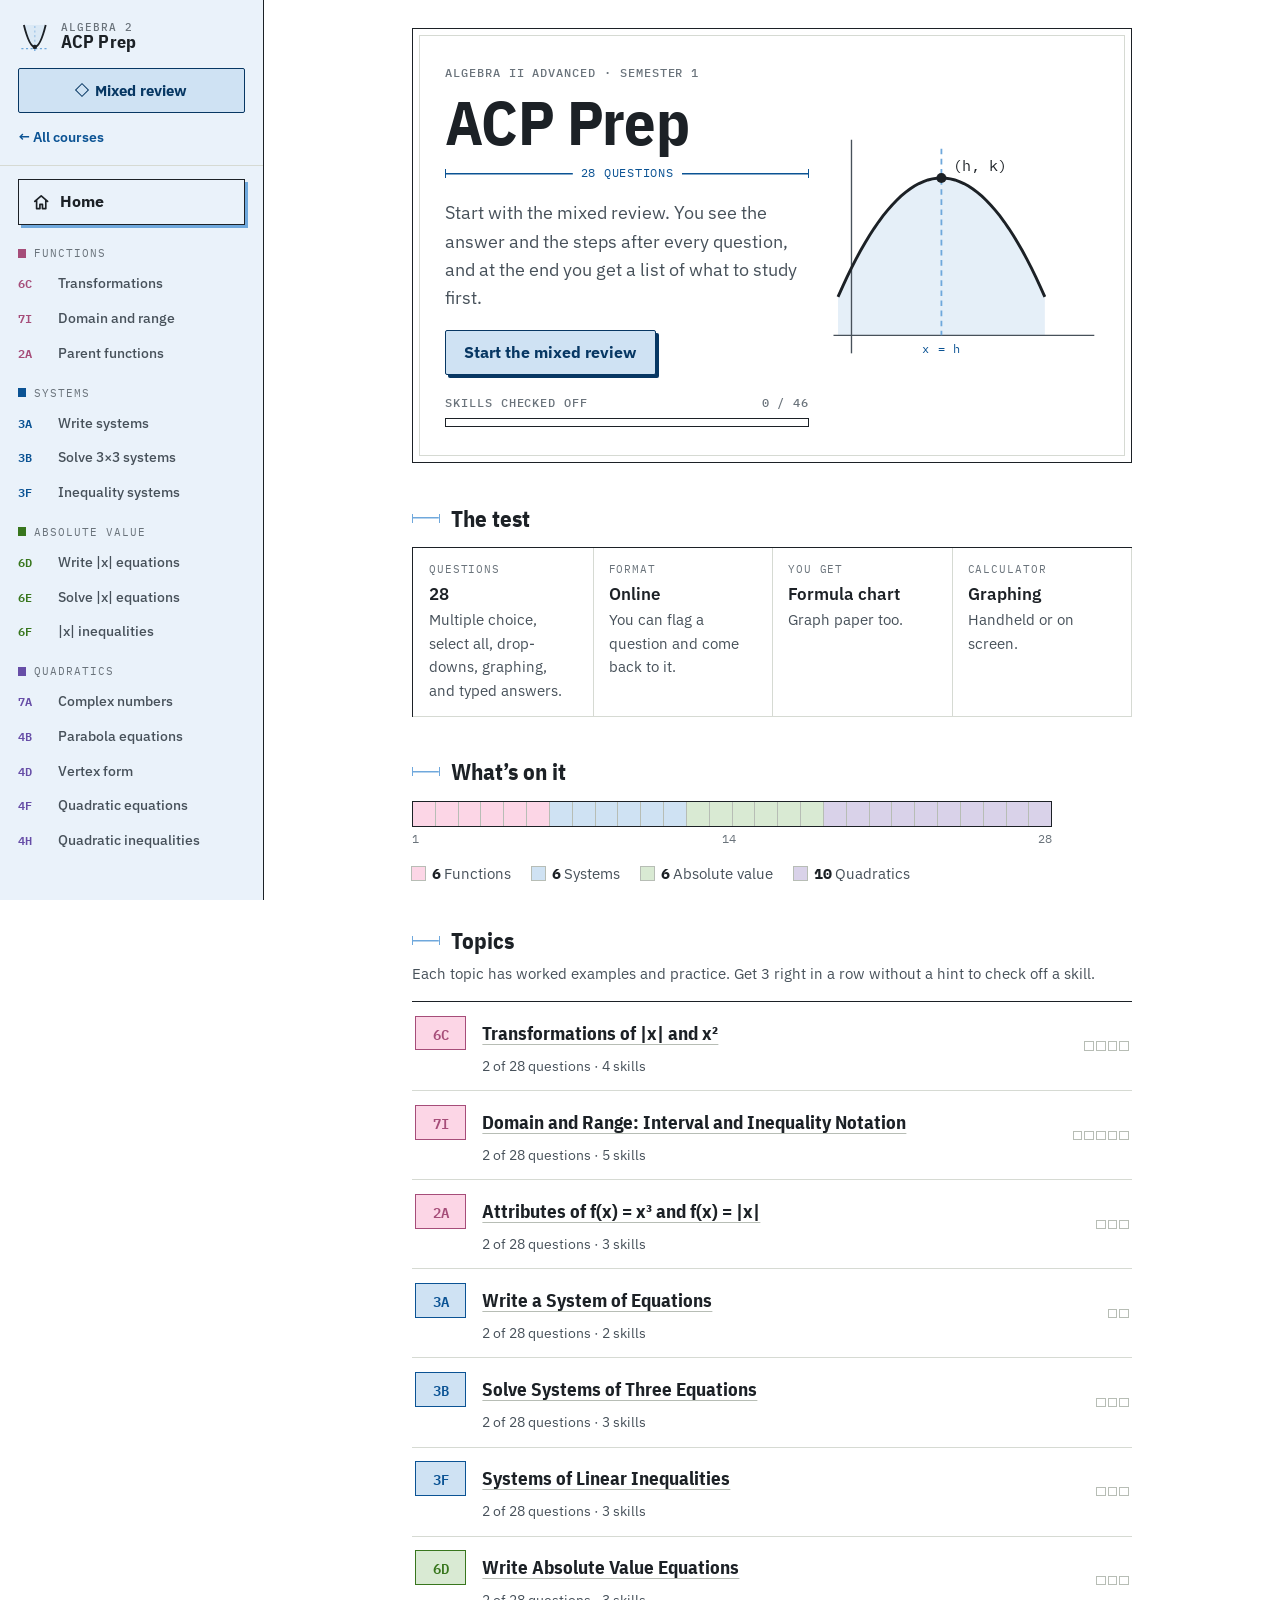
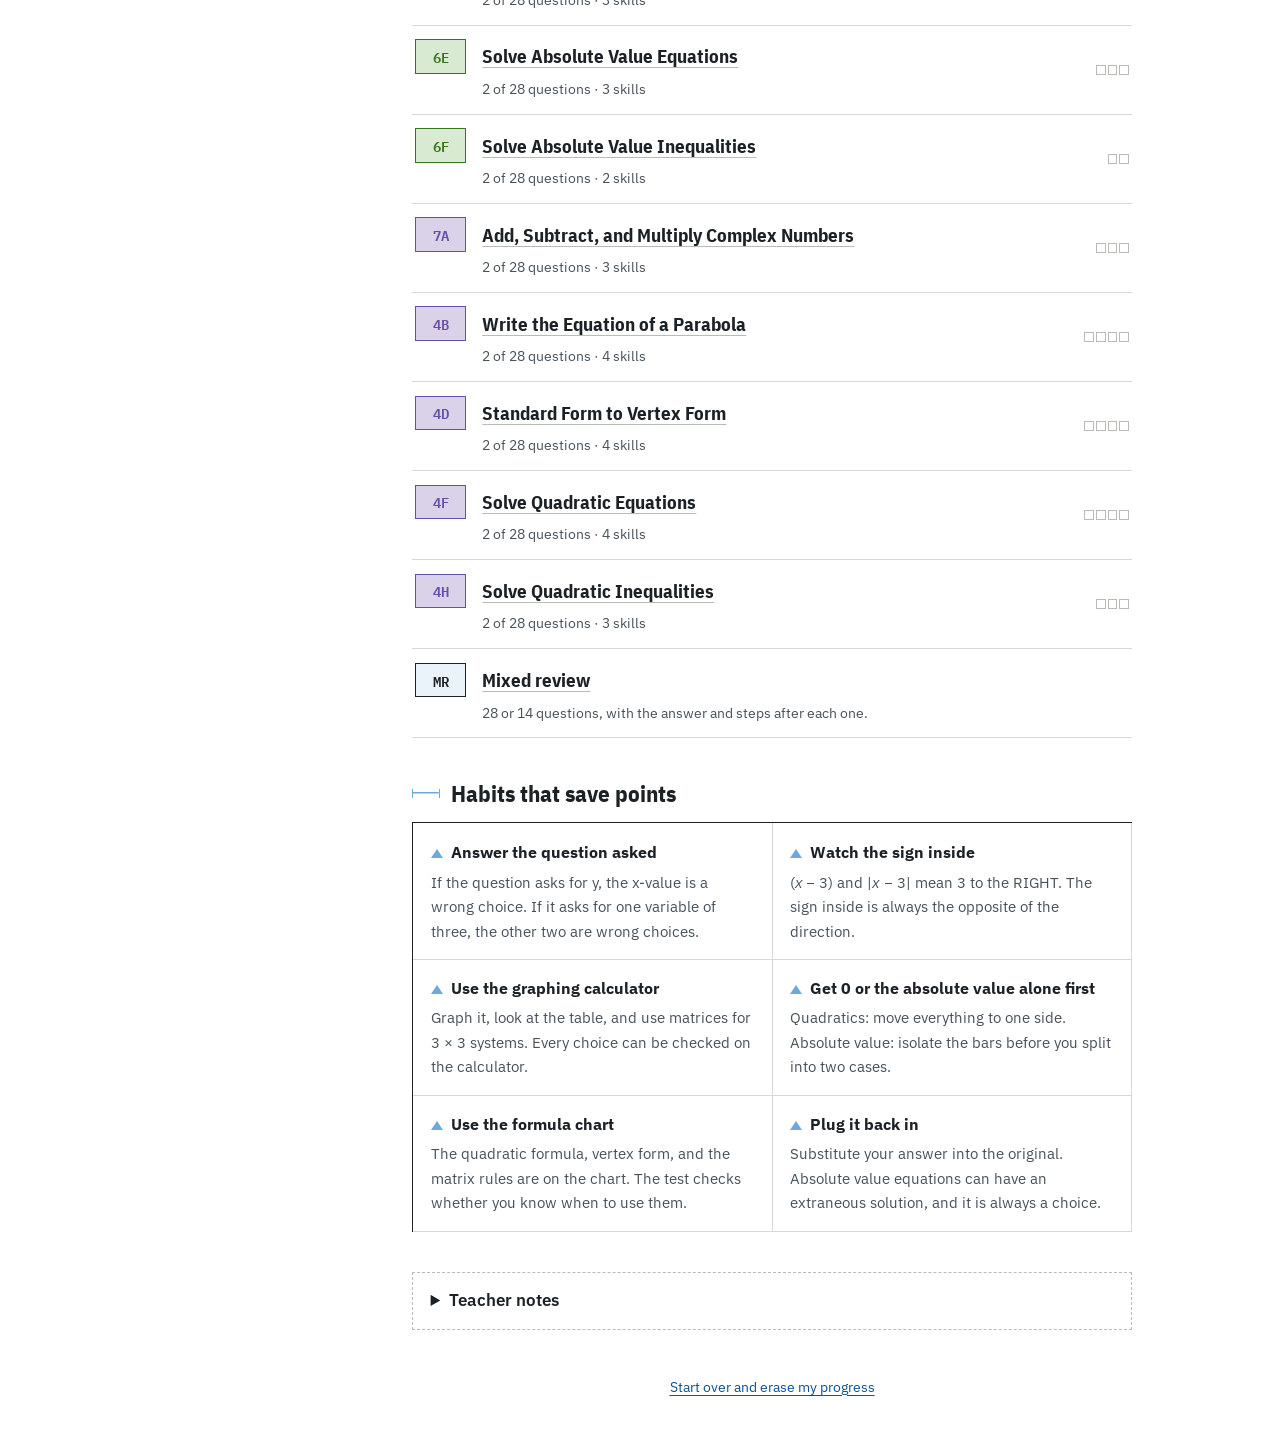
==== algebra2/index.html @ 9298fe5a "Algebra 2: put 7I above 2A in topic order Co-Authored-By: Claude Opus 5.5 <noreply@anthropic.com> Cl" ====
<!doctype html>
<html lang="en">
<head>
<meta charset="utf-8">
<meta name="viewport" content="width=device-width, initial-scale=1, viewport-fit=cover">
<title>Algebra 2 ACP Prep</title>
<meta name="claude:viewport-fit-sides" content="cover">
<meta name="description" content="Algebra II Advanced Semester 1 ACP prep: a 28- or 14-question mixed review weighted like the Dallas ISD blueprint, plus lessons and practice for all 14 TEKS.">
<link rel="preconnect" href="https://fonts.googleapis.com">
<link rel="preconnect" href="https://fonts.gstatic.com" crossorigin>
<link rel="stylesheet" href="https://fonts.googleapis.com/css2?family=IBM+Plex+Mono:wght@500;600&family=IBM+Plex+Sans+Condensed:wght@600;700&family=IBM+Plex+Sans:ital,wght@0,400;0,500;0,600;0,700;1,400;1,600&display=swap">
<style>
/* Layout: a drafting sheet. A sticky index of topics down the left (a strip on phones), one working
   column on vellum, square-cornered panels with thin graphite rules, construction-blue arcs and
   dimension lines as the only ornament. Dark mode is a blueprint. */
:root {
  --paper: #F3F4F0; --sheet: #FFFFFF; --ink: #1C2126; --ink-2: #47515A; --muted: #6A737B;
  --rule: #D6DAD3; --rule-2: #B7BDB5; --dot: #CBD0C8;
  --npb: #2A84BD; --npb-soft: #E4F1F8; --npb-ink: #1D6697;
  --btn: #1C2126; --on-btn: #FFFFFF;
  --flag: #C98207; --flag-soft: #FBF0D9;
  --c-coord: #1E63A6; --c-logic: #9C3A6E; --c-proof: #2C7A4B; --c-fig: #B0560F;
  --ok: #1E7A4C; --ok-soft: #E1F2E8; --bad: #C0321F; --bad-soft: #FBE8E4;
  --fill0: rgba(42, 132, 189, .13); --fill1: rgba(156, 58, 110, .13); --fill2: rgba(44, 122, 75, .15);
  --f-display: 'IBM Plex Sans Condensed', 'Arial Narrow', 'Helvetica Neue', Arial, sans-serif;
  --f-body: 'IBM Plex Sans', system-ui, -apple-system, 'Segoe UI', Roboto, sans-serif;
  --f-mono: 'IBM Plex Mono', ui-monospace, 'SFMono-Regular', Menlo, Consolas, monospace;
}
@media not all { :root:not([data-theme="light-off"]) {
  --paper: #0F2C48; --sheet: #13385B; --ink: #EAF2FA; --ink-2: #C0D4E7; --muted: #8FAAC3;
  --rule: #2A5276; --rule-2: #3B678F; --dot: #22476B;
  --npb: #8DD1F3; --npb-soft: rgba(141, 209, 243, .14); --npb-ink: #A9DDF7;
  --btn: #EAF2FA; --on-btn: #0F2C48;
  --flag: #FFC857; --flag-soft: rgba(255, 200, 87, .16);
  --c-coord: #8FC3FF; --c-logic: #F1A7CF; --c-proof: #8EDFAF; --c-fig: #FFBF7A;
  --ok: #82DEAA; --ok-soft: rgba(130, 222, 170, .15); --bad: #FF8F80; --bad-soft: rgba(255, 143, 128, .15);
  --fill0: rgba(141, 209, 243, .16); --fill1: rgba(241, 167, 207, .16); --fill2: rgba(142, 223, 175, .16);
  color-scheme: dark; } }
:root[data-theme="dark-off"] {
  --paper: #0F2C48; --sheet: #13385B; --ink: #EAF2FA; --ink-2: #C0D4E7; --muted: #8FAAC3;
  --rule: #2A5276; --rule-2: #3B678F; --dot: #22476B;
  --npb: #8DD1F3; --npb-soft: rgba(141, 209, 243, .14); --npb-ink: #A9DDF7;
  --btn: #EAF2FA; --on-btn: #0F2C48;
  --flag: #FFC857; --flag-soft: rgba(255, 200, 87, .16);
  --c-coord: #8FC3FF; --c-logic: #F1A7CF; --c-proof: #8EDFAF; --c-fig: #FFBF7A;
  --ok: #82DEAA; --ok-soft: rgba(130, 222, 170, .15); --bad: #FF8F80; --bad-soft: rgba(255, 143, 128, .15);
  --fill0: rgba(141, 209, 243, .16); --fill1: rgba(241, 167, 207, .16); --fill2: rgba(142, 223, 175, .16);
  color-scheme: dark; }

[hidden] { display: none !important; }
* { box-sizing: border-box; }
html { font-size: 100%; }
body { margin: 0; background-color: var(--paper); background-image: radial-gradient(var(--dot) 1px, transparent 1.2px); background-size: 22px 22px; color: var(--ink); font-family: var(--f-body); font-size: 1.0625rem; line-height: 1.6; -webkit-font-smoothing: antialiased; }
body::before { content: ""; position: fixed; inset: 0 0 auto; height: env(safe-area-inset-top, 0px); z-index: 30; background: var(--sheet); }
button, input, select, textarea { font: inherit; color: inherit; }
:focus-visible { outline: 3px solid var(--npb); outline-offset: 2px; }
h1, h2, h3 { text-wrap: balance; }
p { margin: 0 0 .75rem; }
.fine { font-size: .92rem; color: var(--ink-2); }
.center { text-align: center; }
.eyebrow, .lbl { font-family: var(--f-mono); font-weight: 500; font-size: .74rem; letter-spacing: .08em; text-transform: uppercase; color: var(--muted); margin: 0 0 .5rem; }

/* shell: side index + main column */
.shell { display: grid; grid-template-columns: minmax(0, 1fr); min-height: 100vh; }
.side { position: sticky; top: env(safe-area-inset-top, 0px); z-index: 20; background: var(--sheet); border-bottom: 1.5px solid var(--ink); }
.side-top { display: flex; align-items: center; justify-content: space-between; gap: .75rem; padding: .55rem max(16px, env(safe-area-inset-right, 0px)) .55rem max(16px, env(safe-area-inset-left, 0px)); }
.brand { display: flex; align-items: center; gap: .6rem; background: none; border: 0; padding: 0; cursor: pointer; text-align: left; }
.brand svg { width: 2.1rem; height: 2.1rem; flex: none; }
.brand svg .bt { fill: var(--fill0); stroke: var(--ink); stroke-width: 2.2; stroke-linejoin: round; }
.brand svg .ba { fill: none; stroke: var(--npb); stroke-width: 1.6; stroke-dasharray: 2.5 3; }
.brand-t { font-family: var(--f-display); font-weight: 700; font-size: 1.12rem; line-height: 1.05; letter-spacing: .01em; }
.brand-t small { display: block; font-family: var(--f-mono); font-weight: 500; font-size: .66rem; letter-spacing: .1em; text-transform: uppercase; color: var(--muted); }
.mixbtn { flex: none; display: inline-flex; align-items: center; gap: .5rem; border: 1.5px solid var(--ink); background: var(--btn); color: var(--on-btn); font-weight: 600; font-size: .92rem; padding: .45rem .85rem; cursor: pointer; border-radius: 2px; }
.mixbtn::before { content: ""; width: .5rem; height: .5rem; border: 1.5px solid currentColor; transform: rotate(45deg); }
.mixbtn[aria-current="page"] { box-shadow: 3px 3px 0 var(--npb); }
.tabs { display: flex; gap: 0; overflow-x: auto; scrollbar-width: none; border-top: 1px solid var(--rule); padding: 0 max(8px, env(safe-area-inset-right, 0px)) 0 max(8px, env(safe-area-inset-left, 0px)); }
.tabs::-webkit-scrollbar { display: none; }
.grp { display: none; }
.tab { flex: none; display: inline-flex; align-items: baseline; gap: .4rem; white-space: nowrap; background: none; border: 0; border-bottom: 3px solid transparent; padding: .5rem .6rem .4rem; font-size: .88rem; font-weight: 500; color: var(--ink-2); cursor: pointer; text-align: left; }
.tab .n { font-family: var(--f-mono); font-weight: 600; font-size: .78rem; color: var(--muted); }
.tab .tck { color: var(--ok); font-weight: 700; font-size: .8rem; }
.tab:hover { color: var(--ink); }
.tab[aria-current="page"] { color: var(--ink); border-bottom-color: var(--ink); font-weight: 600; }
.tab.c-coord .n { color: var(--c-coord); } .tab.c-logic .n { color: var(--c-logic); } .tab.c-proof .n { color: var(--c-proof); } .tab.c-fig .n { color: var(--c-fig); }
.tab.home { position: sticky; left: 0; z-index: 1; background: var(--sheet); align-items: center; gap: .45rem; font-weight: 700; font-size: .95rem; color: var(--ink); border-right: 1px solid var(--rule); padding-right: .85rem; margin-right: .25rem; }
.hico { width: 1.15rem; height: 1.15rem; flex: none; fill: none; stroke: currentColor; stroke-width: 1.8; stroke-linejoin: round; stroke-linecap: round; }
.tab.home[aria-current="page"] .hico { fill: var(--npb-soft); }
.main { min-width: 0; }
.wrap { max-width: 50rem; margin: 0 auto; padding: 0 max(16px, env(safe-area-inset-right, 0px)) 0 max(16px, env(safe-area-inset-left, 0px)); }
@media (min-width: 1000px) {
  .shell { grid-template-columns: 16.5rem minmax(0, 1fr); }
  .side { height: 100vh; overflow-y: auto; border-bottom: 0; border-right: 1.5px solid var(--ink); display: flex; flex-direction: column; }
  .side-top { flex-direction: column; align-items: stretch; gap: .9rem; padding: 1.25rem 1.1rem 1rem; border-bottom: 1px solid var(--rule); }
  .mixbtn { justify-content: center; padding: .6rem .85rem; }
  .tabs { flex-direction: column; overflow: visible; border-top: 0; padding: .5rem 0 1.5rem; }
  .grp { display: block; margin: .9rem 1.1rem .25rem; font-family: var(--f-mono); font-size: .66rem; letter-spacing: .1em; text-transform: uppercase; color: var(--muted); }
  .grp::before { content: ""; display: inline-block; width: .55rem; height: .55rem; margin-right: .45rem; vertical-align: -.02em; background: currentColor; }
  .grp.c-coord::before { background: var(--c-coord); } .grp.c-logic::before { background: var(--c-logic); } .grp.c-proof::before { background: var(--c-proof); } .grp.c-fig::before { background: var(--c-fig); }
  .tab { border-bottom: 0; border-left: 3px solid transparent; padding: .38rem 1.1rem .38rem .95rem; white-space: normal; }
  .tab .n { min-width: 2.1rem; }
  .tab[aria-current="page"] { border-left-color: var(--ink); background: var(--npb-soft); }
  .tab.home { position: static; margin: .35rem 1.1rem .4rem; padding: .55rem .85rem; gap: .6rem; font-size: 1rem; border: 1.5px solid var(--ink); background: var(--sheet); }
  .tab.home:hover { background: var(--npb-soft); }
  .tab.home[aria-current="page"] { border-left-color: var(--ink); background: var(--npb-soft); box-shadow: 3px 3px 0 var(--npb); }
  .wrap { padding-left: 2.5rem; padding-right: 2.5rem; }
}

/* buttons */
.btn { display: inline-flex; align-items: center; gap: .55rem; justify-content: center; font-weight: 600; font-size: 1rem; line-height: 1.1; padding: .75rem 1.15rem; min-height: 2.85rem; border-radius: 2px; border: 1.5px solid var(--ink); cursor: pointer; text-align: center; transition: transform .08s ease, box-shadow .12s ease; }
.btn:active:not(:disabled) { transform: translate(1px, 1px); }
.btn.primary { background: var(--btn); color: var(--on-btn); box-shadow: 3px 3px 0 var(--npb); }
.btn.primary:hover:not(:disabled) { box-shadow: 4px 4px 0 var(--npb); }
.btn.ghost { background: var(--sheet); color: var(--ink); }
.btn.ghost:hover:not(:disabled) { background: var(--npb-soft); }
.btn:disabled { opacity: .4; cursor: default; box-shadow: none; }
.btn.sm { min-height: 2.3rem; padding: .5rem .85rem; font-size: .9rem; }
.btn .cnt { font-family: var(--f-mono); font-weight: 500; font-size: .76em; padding-left: .55rem; border-left: 1px solid currentColor; opacity: .85; }
.linkbtn { background: none; border: 0; color: var(--npb-ink); text-decoration: underline; text-underline-offset: 3px; cursor: pointer; font-size: .9rem; padding: .3rem .2rem; }

/* math */
.m { white-space: nowrap; font-variant-numeric: lining-nums; }
.m i { font-style: italic; padding-right: .05em; }
.m sup { font-size: .68em; line-height: 0; position: relative; top: -.1em; }
.fr { display: inline-flex; flex-direction: column; vertical-align: middle; text-align: center; font-size: .86em; line-height: 1.15; margin: 0 .12em; }
.fr .nu { border-bottom: .09em solid currentColor; padding: 0 .2em .05em; }
.fr .de { padding: .05em .2em 0; }
.m .fn { font-style: normal; }
.ov { border-top: .085em solid currentColor; padding-top: .02em; display: inline-block; line-height: 1.1; }
.ln-ov { position: relative; display: inline-block; line-height: 1.1; padding: .3em .14em 0; }
.ln-ov::before { content: ""; position: absolute; left: .12em; right: .12em; top: .2em; border-top: .08em solid currentColor; }
.ln-ov .lh, .ln-ov .rh { position: absolute; top: .09em; width: 0; height: 0; border-top: .15em solid transparent; border-bottom: .15em solid transparent; }
.ln-ov .lh { left: 0; border-right: .24em solid currentColor; }
.ln-ov .rh { right: 0; border-left: .24em solid currentColor; }
.rt { display: inline-flex; align-items: flex-start; }
.rad { border-top: .08em solid currentColor; padding: .05em .12em 0 .06em; margin-top: .08em; }
.tick { color: var(--ok); font-weight: 700; }

/* section heads: a short dimension line before the label */
.sec { margin-block: 2.6rem 1rem; }
.sec h2 { display: flex; align-items: center; gap: .7rem; font-family: var(--f-display); font-weight: 700; font-size: 1.45rem; line-height: 1.15; margin: 0; }
.sec h2::before { content: ""; flex: none; width: 1.6rem; height: 9px; border-left: 1.5px solid var(--npb); border-right: 1.5px solid var(--npb); background: linear-gradient(var(--npb), var(--npb)) center / 100% 1.5px no-repeat; }
.sec > p { margin-top: .5rem; }

/* home */
.hero { display: grid; grid-template-columns: minmax(0, 1fr); gap: 1.25rem; align-items: center; margin-block: 1.75rem 1rem; padding: 1.5rem 1.4rem; background: var(--sheet); border: 1.5px solid var(--ink); position: relative; }
.hero::after { content: ""; position: absolute; inset: 6px; border: 1px solid var(--rule); pointer-events: none; }
.hero > * { position: relative; z-index: 1; min-width: 0; }
@media (min-width: 760px) { .hero { grid-template-columns: minmax(0, 1.35fr) minmax(0, 1fr); padding: 2.2rem 2rem; } }
.hero h1 { font-family: var(--f-display); font-weight: 700; font-size: clamp(2.4rem, 7.5vw, 3.9rem); line-height: .98; letter-spacing: -.01em; margin: .25rem 0 .2rem; }
.dimline { display: flex; align-items: center; gap: .5rem; margin: .7rem 0 1rem; color: var(--npb-ink); font-family: var(--f-mono); font-size: .78rem; letter-spacing: .06em; text-transform: uppercase; max-width: 26rem; }
.dimline::before, .dimline::after { content: ""; flex: 1; height: 9px; background: linear-gradient(currentColor, currentColor) center / 100% 1.5px no-repeat; }
.dimline::before { border-left: 1.5px solid currentColor; } .dimline::after { border-right: 1.5px solid currentColor; }
.lede { font-size: 1.1rem; color: var(--ink-2); max-width: 34rem; }
.hero-row { display: flex; flex-wrap: wrap; gap: .7rem; margin-top: 1.1rem; }
.hero-fig svg { display: block; width: 100%; max-width: 19rem; margin: 0 auto; height: auto; }
@media (max-width: 759px) { .hero-fig svg { max-width: 13rem; } }
.hero-fig .c { fill: none; stroke: var(--npb); stroke-width: 1.4; stroke-dasharray: 3 4; }
.hero-fig .t { fill: var(--fill0); stroke: var(--ink); stroke-width: 2.4; stroke-linejoin: round; }
.hero-fig .d { stroke: var(--npb); stroke-width: 1.4; fill: none; }
.hero-fig .p { fill: var(--ink); }
.hero-fig .k { stroke: var(--ink); stroke-width: 1.6; }
.hero-fig text { font-family: var(--f-mono); font-size: 13px; fill: var(--ink); }
.hero-fig text.dl { fill: var(--npb-ink); font-size: 11px; letter-spacing: .06em; }
.progress { margin-top: 1.2rem; max-width: 26rem; }
.progress .lbl { display: flex; justify-content: space-between; margin-bottom: .3rem; }
.pbar { height: .55rem; border: 1px solid var(--ink); background: var(--sheet); }
.pbar i { display: block; height: 100%; background: var(--ink); }
.spec { display: grid; grid-template-columns: repeat(auto-fit, minmax(11rem, 1fr)); gap: 0; border: 1.5px solid var(--ink); background: var(--sheet); margin: 0; }
.spec div { padding: .8rem 1rem; border-right: 1px solid var(--rule); border-bottom: 1px solid var(--rule); margin: 0 -1px -1px 0; }
.spec dt { font-family: var(--f-mono); font-size: .7rem; letter-spacing: .08em; text-transform: uppercase; color: var(--muted); }
.spec dd { margin: .1rem 0 0; font-weight: 600; }
.spec dd span { display: block; font-weight: 400; font-size: .93rem; color: var(--ink-2); }
.scale { display: flex; border: 1.5px solid var(--ink); height: 1.6rem; max-width: 40rem; }
.scale i { flex: 1; border-right: 1px solid var(--sheet); }
.scale i:last-child { border-right: 0; }
.scale .c-coord, .key .c-coord { background: var(--c-coord); } .scale .c-logic, .key .c-logic { background: var(--c-logic); }
.scale .c-proof, .key .c-proof { background: var(--c-proof); } .scale .c-fig, .key .c-fig { background: var(--c-fig); }
.scale-n { display: flex; justify-content: space-between; max-width: 40rem; font-family: var(--f-mono); font-size: .72rem; color: var(--muted); margin-top: .2rem; }
.key { list-style: none; display: flex; flex-wrap: wrap; gap: .35rem 1.3rem; padding: 0; margin: .8rem 0 0; font-size: .95rem; color: var(--ink-2); }
.key i { display: inline-block; width: .8rem; height: .8rem; margin-right: .45rem; vertical-align: -.05em; }
.key b { font-family: var(--f-mono); color: var(--ink); margin-right: .2rem; }
.index { border-top: 1.5px solid var(--ink); }
.irow { display: grid; grid-template-columns: 3.2rem minmax(0, 1fr) auto; gap: .2rem 1rem; align-items: center; padding: .85rem .2rem; border-bottom: 1px solid var(--rule); }
.code { font-family: var(--f-mono); font-weight: 600; font-size: .9rem; text-align: center; padding: .3rem 0; border: 1.5px solid currentColor; }
.code.c-coord { color: var(--c-coord); } .code.c-logic { color: var(--c-logic); } .code.c-proof { color: var(--c-proof); } .code.c-fig { color: var(--c-fig); }
.code.mx { color: var(--ink); background: var(--npb-soft); }
.ititle { justify-self: start; background: none; border: 0; padding: 0; font-family: var(--f-display); font-weight: 700; font-size: 1.18rem; text-align: left; cursor: pointer; text-decoration: underline; text-decoration-color: var(--rule-2); text-underline-offset: 4px; }
.ititle:hover { text-decoration-color: var(--npb); }
.inote { grid-column: 2; font-size: .9rem; color: var(--ink-2); }
.iside { grid-row: 1 / span 2; grid-column: 3; display: grid; justify-items: end; gap: .3rem; }
.qtag { font-family: var(--f-mono); font-size: .74rem; color: var(--muted); white-space: nowrap; }
@media (max-width: 560px) { .irow { grid-template-columns: 2.8rem minmax(0, 1fr); } .iside { grid-row: auto; grid-column: 2; justify-items: start; grid-auto-flow: column; align-items: center; gap: .6rem; } }
.sq { display: inline-flex; gap: 2px; vertical-align: middle; }
.sq i { width: .6rem; height: .6rem; border: 1px solid var(--rule-2); background: var(--sheet); }
.sq i.on { background: var(--ok); border-color: var(--ok); }
.lastmk { font-family: var(--f-mono); font-size: .72rem; padding: .05rem .4rem; border: 1px solid var(--rule-2); color: var(--muted); white-space: nowrap; }
.lastmk.ok { color: var(--ok); border-color: var(--ok); } .lastmk.no { color: var(--bad); border-color: var(--bad); } .lastmk.mid { color: var(--flag); border-color: var(--flag); }
.habits { list-style: none; margin: 0; padding: 0; display: grid; gap: 0; grid-template-columns: repeat(auto-fit, minmax(17rem, 1fr)); border: 1.5px solid var(--ink); background: var(--sheet); }
.habits li { padding: 1rem 1.1rem; border-right: 1px solid var(--rule); border-bottom: 1px solid var(--rule); margin: 0 -1px -1px 0; }
.habits h3 { margin: 0 0 .25rem; font-size: 1.02rem; display: flex; gap: .5rem; align-items: baseline; }
.habits h3::before { content: ""; flex: none; width: 0; height: 0; border-left: .38rem solid transparent; border-right: .38rem solid transparent; border-bottom: .62rem solid var(--npb); }
.habits p { margin: 0; color: var(--ink-2); font-size: .96rem; }
.teacher { margin-block: 2.5rem; border: 1px dashed var(--rule-2); padding: .9rem 1.1rem; background: var(--sheet); }
.teacher summary { cursor: pointer; font-weight: 600; }
.teacher ul { margin: .75rem 0 0; padding-left: 1.2rem; display: grid; gap: .45rem; color: var(--ink-2); font-size: .95rem; }
.teacher .cover { margin-top: 1rem; border-top: 1px solid var(--rule); padding-top: .75rem; }
.teacher .cov { margin-top: .9rem; }
.teacher .cov-h { margin: 0; font-weight: 600; display: flex; gap: .5rem; align-items: baseline; }
.teacher .cov ul { margin-top: .35rem; gap: .25rem; font-size: .9rem; }
.teacher code { font-family: var(--f-mono); font-size: .85em; background: var(--paper); padding: .05rem .3rem; overflow-wrap: anywhere; }
.reset { text-align: center; margin-block: 1rem 3rem; display: grid; justify-items: center; gap: .5rem; }
.reset p { margin: 0; }
.reset-row { display: flex; flex-wrap: wrap; gap: .5rem; justify-content: center; }
.erased { color: var(--ok); font-weight: 600; }

/* topic pages */
.mod-head { padding-block: 1.9rem .4rem; }
.mod-head h1 { font-family: var(--f-display); font-weight: 700; font-size: clamp(1.9rem, 6vw, 2.9rem); line-height: 1.02; margin: .1rem 0 .7rem; letter-spacing: -.005em; }
.why { font-size: 1.07rem; color: var(--ink-2); max-width: 40rem; }
.seg { display: flex; flex-wrap: wrap; align-items: stretch; gap: 0; margin-top: 1rem; border-bottom: 1.5px solid var(--ink); }
.seg button { display: inline-flex; align-items: center; gap: .55rem; padding: .6rem 1.1rem; font-weight: 600; font-size: 1.02rem; cursor: pointer; border: 1.5px solid transparent; border-bottom: 0; background: none; color: var(--ink-2); margin-bottom: -1.5px; }
.seg button[aria-selected="true"] { border-color: var(--ink); background: var(--sheet); color: var(--ink); }
.seg button.fcin { margin-left: auto; font-size: .9rem; font-weight: 500; color: var(--npb-ink); }
.seg-n { font-family: var(--f-mono); font-size: .76rem; color: var(--muted); }
.float-prac { position: fixed; z-index: 15; right: calc(1rem + env(safe-area-inset-right, 0px)); bottom: calc(1rem + env(safe-area-inset-bottom, 0px)); display: inline-flex; align-items: center; gap: .5rem; padding: .75rem 1.15rem; border: 1.5px solid var(--ink); background: var(--btn); color: var(--on-btn); font-weight: 600; cursor: pointer; box-shadow: 3px 3px 0 var(--npb); }
.mod-body { padding-block: 1rem 3rem; }
.mod-body.has-float { padding-bottom: 5rem; }
.move { padding-block: 1.6rem; border-top: 1px solid var(--rule); }
.move:first-child { border-top: 0; }
.move-n { font-family: var(--f-mono); font-size: .74rem; letter-spacing: .08em; text-transform: uppercase; color: var(--npb-ink); }
.move-body { min-width: 0; }
.move h2 { font-family: var(--f-display); font-weight: 700; font-size: 1.45rem; line-height: 1.15; margin: .15rem 0 .45rem; }
.rule { font-size: 1.05rem; max-width: 40rem; }
.ex { background: var(--sheet); border: 1.5px solid var(--ink); padding: 1rem 1.15rem; margin-block: .9rem; }
.tag { display: inline-block; font-family: var(--f-mono); font-weight: 600; font-size: .7rem; letter-spacing: .08em; text-transform: uppercase; color: var(--npb-ink); border: 1px solid var(--npb); padding: .05rem .4rem; margin: 0 .5rem .25rem 0; }
.steps { list-style: none; counter-reset: st; margin: .7rem 0 0; padding: 0; display: grid; gap: .55rem; }
.steps li { counter-increment: st; display: grid; grid-template-columns: 1.7rem minmax(0, 1fr); column-gap: .6rem; }
.steps li::before { content: counter(st); grid-row: span 2; font-family: var(--f-mono); font-weight: 600; font-size: .8rem; color: var(--npb-ink); border-right: 1.5px solid var(--npb); padding-right: .35rem; text-align: right; height: 1.5rem; line-height: 1.5rem; }
.say { grid-column: 2; min-width: 0; }
.sm { grid-column: 2; display: block; font-size: 1.12rem; margin-top: .1rem; overflow-x: auto; padding-bottom: .1rem; }
.sm .m { white-space: normal; }
.ex-ctrl { display: flex; flex-wrap: wrap; gap: .5rem; margin-top: .9rem; }
.watch { margin-top: 1rem; max-width: 40rem; padding-left: .8rem; border-left: 3px solid var(--bad); }
.pen { font-family: var(--f-mono); font-weight: 600; font-size: .72rem; letter-spacing: .08em; text-transform: uppercase; color: var(--bad); margin-right: .4rem; }
.tbl { overflow-x: auto; }
.words { border-collapse: collapse; min-width: 18rem; background: var(--sheet); border: 1.5px solid var(--ink); margin-block: .5rem 1rem; }
.words th, .words td { padding: .45rem .8rem; border-bottom: 1px solid var(--rule); text-align: left; }
.words th { font-family: var(--f-mono); font-size: .7rem; font-weight: 500; text-transform: uppercase; letter-spacing: .08em; color: var(--muted); }
.words tr:last-child td { border-bottom: 0; }
.tip { margin-top: 1.5rem; padding: 1rem 1.15rem; background: var(--npb-soft); border-left: 3px solid var(--npb); }
.tip-h { font-family: var(--f-mono); font-weight: 600; font-size: .72rem; letter-spacing: .08em; text-transform: uppercase; color: var(--npb-ink); margin-bottom: .3rem; }
.tip p:last-child { margin: 0; }
.next-row { display: flex; flex-wrap: wrap; justify-content: space-between; align-items: center; gap: .75rem; margin-top: 1.5rem; }
.next-row.start { justify-content: flex-start; }
.why-list { margin: .75rem 0 0; padding: .7rem 1rem; background: var(--paper); border: 1px solid var(--rule); font-size: .95rem; }
.why-list p { margin: .25rem 0; }
.keyline { margin-top: .9rem; font-weight: 600; color: var(--ok); }

/* practice */
.chips { display: flex; flex-wrap: wrap; gap: .4rem; margin: .9rem 0 .5rem; }
.chip { display: inline-flex; align-items: center; gap: .5rem; padding: .45rem .75rem; border: 1.5px solid var(--rule-2); background: var(--sheet); font-weight: 500; font-size: .9rem; cursor: pointer; text-align: left; border-radius: 2px; }
.chip:hover { border-color: var(--ink); }
.chip[aria-pressed="true"] { border-color: var(--ink); background: var(--npb-soft); font-weight: 600; }
.chip .hb { font-family: var(--f-mono); font-size: .64rem; letter-spacing: .06em; text-transform: uppercase; color: var(--bad); border: 1px solid currentColor; padding: 0 .3rem; }
.dots { display: inline-flex; gap: 4px; }
.dots i { width: .45rem; height: .45rem; border: 1.5px solid var(--rule-2); transform: rotate(45deg); }
.dots i.on { background: var(--ink); border-color: var(--ink); }
.dots.done { color: var(--ok); font-weight: 700; }
.lvrow { display: flex; flex-wrap: wrap; align-items: center; gap: 0; margin: .4rem 0 .3rem; }
.lvrow .fine { margin-right: .6rem; }
.lvrow .chip { border-radius: 0; margin-left: -1.5px; border-color: var(--ink); }
.lvrow .chip.on { background: var(--btn); color: var(--on-btn); }
.streak { margin: .5rem 0 1rem; color: var(--ink-2); }
.card { background: var(--sheet); border: 1.5px solid var(--ink); padding: clamp(1rem, 4vw, 1.6rem); position: relative; }
.card-top { display: flex; flex-wrap: wrap; justify-content: space-between; gap: .25rem .75rem; align-items: baseline; padding-bottom: .5rem; margin-bottom: .8rem; border-bottom: 1px solid var(--rule); }
.card-top .eyebrow { margin: 0; }
.fmt { font-family: var(--f-mono); font-size: .7rem; letter-spacing: .07em; text-transform: uppercase; color: var(--npb-ink); }
.lead { font-size: 1.07rem; margin-bottom: .6rem; }
.q { font-size: 1.13rem; line-height: 1.5; margin: .6rem 0 1rem; font-weight: 600; }
.box { font-size: 1.07rem; line-height: 1.55; padding: .8rem 1rem; margin: 0 0 .8rem; background: var(--paper); border: 1px solid var(--rule-2); border-left: 3px solid var(--ink); }
.figbox { margin: .5rem 0 .9rem; overflow-x: auto; text-align: center; }
.choices { display: grid; gap: .55rem; grid-template-columns: minmax(0, 1fr); }
@media (min-width: 620px) { .choices { grid-template-columns: repeat(2, minmax(0, 1fr)); } .choices.one { grid-template-columns: minmax(0, 1fr); } }
.choices.figs { grid-template-columns: repeat(2, minmax(0, 1fr)); }
.choice { display: flex; align-items: center; gap: .75rem; width: 100%; min-height: 3.2rem; text-align: left; padding: .55rem .8rem .55rem .55rem; border: 1.5px solid var(--rule-2); background: var(--sheet); font-size: 1.06rem; cursor: pointer; border-radius: 2px; transition: border-color .12s ease, background-color .12s ease; }
.choices.figs .choice { flex-direction: column; align-items: stretch; padding: .45rem; gap: .3rem; }
.choices.figs .choice .bub { align-self: flex-start; }
.choice:hover:not(:disabled) { border-color: var(--ink); }
.choice .bub { flex: none; width: 1.9rem; height: 1.9rem; display: grid; place-items: center; font-family: var(--f-mono); font-weight: 600; font-size: .85rem; border: 1.5px solid var(--ink); color: var(--ink); }
.choice.box2 .bub { border-style: dashed; }
.choice .ct { min-width: 0; overflow-x: auto; padding-block: .1rem; }
.choice[aria-pressed="true"] { border-color: var(--ink); background: var(--npb-soft); box-shadow: inset 4px 0 0 var(--ink); }
.choice[aria-pressed="true"] .bub { background: var(--btn); color: var(--on-btn); border-style: solid; }
.choice:disabled { cursor: default; }
.choice.right { border-color: var(--ok); background: var(--ok-soft); box-shadow: inset 4px 0 0 var(--ok); }
.choice.right .bub { background: var(--ok); border-color: var(--ok); color: var(--sheet); border-style: solid; }
.choice.wrong { border-color: var(--bad); background: var(--bad-soft); box-shadow: inset 4px 0 0 var(--bad); }
.choice.wrong .bub { background: var(--bad); border-color: var(--bad); color: var(--sheet); border-style: solid; }
.choice.missed { border-style: dashed; }
.choice.dim { opacity: .5; }
.entry { display: flex; flex-wrap: wrap; align-items: center; gap: .6rem; font-size: 1.12rem; }
.entry input { width: 9rem; max-width: 100%; font-family: var(--f-mono); font-size: 1.2rem; padding: .5rem .7rem; border: 1.5px solid var(--ink); border-bottom-width: 3px; background: var(--sheet); border-radius: 0; }
.entry input:focus { outline: none; border-color: var(--npb); box-shadow: 0 0 0 3px var(--npb-soft); }
.entry input.right { border-color: var(--ok); background: var(--ok-soft); } .entry input.wrong { border-color: var(--bad); background: var(--bad-soft); }
.entry .unit { color: var(--ink-2); }
.entry-note { margin-top: .5rem; font-size: .88rem; color: var(--muted); }
.mrows { display: grid; gap: 0; border: 1.5px solid var(--ink); }
.mrow { display: grid; grid-template-columns: minmax(0, 1fr) minmax(9rem, auto); gap: .5rem .9rem; align-items: center; padding: .6rem .8rem; border-bottom: 1px solid var(--rule); background: var(--sheet); }
.mrow:last-child { border-bottom: 0; }
.mrow.right { background: var(--ok-soft); } .mrow.wrong { background: var(--bad-soft); }
.mrow select { padding: .45rem .55rem; border: 1.5px solid var(--ink); background: var(--sheet); font-weight: 600; max-width: 100%; border-radius: 0; }
.mrow .fixnote { grid-column: 1 / -1; font-size: .9rem; color: var(--ok); font-weight: 600; }
@media (max-width: 520px) { .mrow { grid-template-columns: minmax(0, 1fr); } }
.plotwrap { display: grid; justify-items: center; gap: .5rem; }
.plotwrap .gplot { cursor: crosshair; touch-action: manipulation; max-width: 27rem; }
.plotbar { display: flex; flex-wrap: wrap; gap: .5rem; align-items: center; justify-content: center; font-size: .93rem; color: var(--ink-2); }
.actions { display: flex; flex-wrap: wrap; justify-content: flex-end; gap: .6rem; margin-top: 1.1rem; }
.hintbox { margin: 1rem 0 0; padding: .7rem 1rem; background: var(--npb-soft); border-left: 3px solid var(--npb); }
.fb { margin-top: 1.1rem; padding: .85rem 1.05rem; border-left: 4px solid; }
.fb p:last-child { margin-bottom: 0; }
.fb.yes { background: var(--ok-soft); border-color: var(--ok); }
.fb.no { background: var(--bad-soft); border-color: var(--bad); }
.fb-h { font-weight: 700; font-size: 1.05rem; }
.fb.yes .fb-h { color: var(--ok); } .fb.no .fb-h { color: var(--bad); }
.sol { margin-top: 1.1rem; padding-top: 1rem; border-top: 1px dashed var(--rule-2); }

/* figures */
.gfig, .gplot { display: block; width: 100%; height: auto; margin: 0 auto; }
.gplot { max-width: 22rem; }
.gplot.opt { max-width: 15rem; }
.gfig text, .gplot text { font-family: var(--f-body); }
.gfig .ln { stroke: var(--ink); stroke-width: 2; fill: none; stroke-linecap: round; }
.gfig .ln2 { stroke: var(--npb); stroke-width: 2.4; fill: none; stroke-linecap: round; }
.gfig .ln.dash, .gfig .dash { stroke-dasharray: 5 5; stroke: var(--ink-2); stroke-width: 1.6; }
.gfig .ah { fill: var(--ink); }
.gfig .mk { stroke: var(--ink); stroke-width: 1.6; fill: none; }
.gfig .ca { stroke: var(--npb); stroke-width: 1.6; fill: none; }
.gfig .pf { fill: var(--fill0); stroke: var(--ink); stroke-width: 2; stroke-linejoin: round; }
.gfig .pf1 { fill: var(--fill1); stroke: var(--ink); stroke-width: 2; stroke-linejoin: round; }
.gfig .pf2 { fill: var(--fill2); stroke: var(--ink); stroke-width: 2; stroke-linejoin: round; }
.gfig .pd { fill: var(--ink); }
.gfig .lb { fill: var(--ink); font-size: 15px; paint-order: stroke; stroke: var(--sheet); stroke-width: 4px; stroke-linejoin: round; }
.gfig .lb.b { font-weight: 700; }
.gfig .fv, .gplot .fv { font-style: italic; }
.gplot .g-bg { fill: var(--sheet); }
.gplot .g-l { stroke: var(--rule); stroke-width: 1; }
.gplot .g-l.ax { stroke: var(--ink-2); stroke-width: 1.7; }
.gplot .g-tk { fill: var(--muted); font: 600 10px var(--f-mono); paint-order: stroke; stroke: var(--sheet); stroke-width: 3px; }
.gplot.opt .g-tk { font-size: 9px; }
.gplot .g-axl { fill: var(--ink-2); font: italic 600 13px var(--f-body); paint-order: stroke; stroke: var(--sheet); stroke-width: 3px; }
.gplot .g-line { stroke: var(--c-coord); stroke-width: 2.6; }
.gplot .g-line.l2 { stroke: var(--c-logic); }
.gplot .g-seg { stroke: var(--ink); stroke-width: 2; }
.gplot .g-poly { fill: var(--fill0); stroke: var(--c-coord); stroke-width: 2.2; stroke-linejoin: round; }
.gplot .g-poly.p0 { fill: var(--fill1); stroke: var(--c-logic); }
.gplot .g-poly.p2 { fill: var(--fill2); stroke: var(--c-proof); }
.gplot .g-poly.ansp { fill: none; stroke: var(--ok); stroke-dasharray: 6 4; }
.gplot .g-pt { fill: var(--ink); stroke: var(--sheet); stroke-width: 1.5; }
.gplot .g-pt.plc { fill: var(--npb); r: 5.5; }
.gplot .g-pt.ans { fill: none; stroke: var(--ok); stroke-width: 3; }
.gplot .g-pt.giv { fill: var(--c-logic); }
.gplot .g-pt.mkp { fill: var(--ink); r: 4.4; }
.gplot .g-lb { fill: var(--ink); font: 700 13px var(--f-body); paint-order: stroke; stroke: var(--sheet); stroke-width: 4px; stroke-linejoin: round; }
.gplot.opt .g-lb { font-size: 12px; }

/* mixed review */
.signin { display: grid; gap: 1.1rem; max-width: 30rem; }
.field { display: grid; gap: .3rem; }
.namerow { display: grid; grid-template-columns: repeat(auto-fit, minmax(13rem, 1fr)); gap: 1rem; }
.namerow input { text-transform: capitalize; font-family: var(--f-mono); letter-spacing: .08em; }
.field label, .modes legend { font-weight: 600; }
.field input, .field select { padding: .6rem .75rem; border: 1.5px solid var(--ink); background: var(--sheet); font-size: 1.05rem; border-radius: 0; }
.field input:focus, .field select:focus { border-color: var(--npb); outline: none; box-shadow: 0 0 0 3px var(--npb-soft); }
.modes { border: 0; padding: 0; margin: 0; min-width: 0; }
.modes legend { padding: 0; margin-bottom: .35rem; }
.mode-row { display: flex; }
.mode { flex: 1; position: relative; margin-left: -1.5px; min-width: 0; }
.mode:first-child { margin-left: 0; }
.mode input { position: absolute; opacity: 0; inset: 0; width: 100%; height: 100%; margin: 0; cursor: pointer; }
.mode span { display: block; text-align: center; padding: .65rem .4rem; border: 1.5px solid var(--ink); background: var(--sheet); font-weight: 600; white-space: nowrap; }
.mode input:checked + span { background: var(--btn); color: var(--on-btn); }
.mode input:focus-visible + span { outline: 3px solid var(--npb); outline-offset: 2px; position: relative; z-index: 1; }
.mode-tag { display: inline-block; font-family: var(--f-mono); font-size: .7rem; font-weight: 600; letter-spacing: .06em; text-transform: uppercase; padding: .05rem .45rem; border: 1.5px solid currentColor; white-space: nowrap; }
.mode-tag.m1 { color: var(--c-proof); } .mode-tag.m2 { color: var(--c-fig); } .mode-tag.m3 { color: var(--bad); }
.err { color: var(--bad); font-weight: 600; font-size: .95rem; margin: 0; }
.tstat { display: flex; flex-wrap: wrap; align-items: center; gap: .5rem .9rem; margin-bottom: .8rem; }
.tstat .who { font-weight: 600; }
.timer { font-family: var(--f-mono); font-weight: 600; padding: .15rem .55rem; border: 1.5px solid var(--ink); background: var(--sheet); }
.fcin { margin-left: auto; }
.navgrid { display: grid; grid-template-columns: repeat(var(--cols, 14), minmax(0, 1fr)); gap: 0; margin: .25rem 0 1.1rem; max-width: 38rem; border-left: 1.5px solid var(--ink); border-top: 1.5px solid var(--ink); }
@media (max-width: 520px) { .navgrid { grid-template-columns: repeat(var(--colsm, 10), minmax(0, 1fr)); } }
.nv { position: relative; min-height: 2.2rem; border: 0; border-right: 1.5px solid var(--ink); border-bottom: 1.5px solid var(--ink); background: var(--sheet); font-family: var(--f-mono); font-weight: 600; font-size: .76rem; color: var(--muted); padding: 0; }
.nv:not(:disabled) { cursor: pointer; }
.nv.ok { background: var(--ok-soft); color: var(--ok); }
.nv.no { background: var(--bad-soft); color: var(--bad); }
.nv.ans { color: var(--ink); }
.nv.ans::after { content: ""; position: absolute; left: 50%; bottom: 4px; width: 5px; height: 5px; margin-left: -2.5px; border-radius: 50%; background: var(--npb); }
.nv.cur { background: var(--btn); color: var(--on-btn); }
.nv.cur.ok, .nv.cur.no { box-shadow: inset 0 0 0 3px var(--btn); }
.nv.cur.ok { background: var(--ok-soft); color: var(--ok); } .nv.cur.no { background: var(--bad-soft); color: var(--bad); }
.nv.cur.ans::after { background: var(--on-btn); }
.nv:hover:not(.cur) { outline: 2px solid var(--npb); outline-offset: -3px; }
.navkey { display: flex; flex-wrap: wrap; align-items: center; gap: .25rem .55rem; margin: -.6rem 0 1rem; color: var(--muted); font-size: .8rem; }
.navkey .k { display: inline-block; width: .8rem; height: .8rem; border: 1.5px solid var(--ink); background: var(--sheet); vertical-align: -.1em; margin-right: -.25rem; position: relative; }
.navkey .k.ok { background: var(--ok-soft); } .navkey .k.no { background: var(--bad-soft); }
.navkey .k.ans::after { content: ""; position: absolute; left: 50%; top: 50%; width: 4px; height: 4px; margin: -2px 0 0 -2px; border-radius: 50%; background: var(--npb); }
.once { margin: .9rem 0 0; }
.finish-arm { margin: 1rem 0 0; border: 1.5px solid var(--ink); background: var(--sheet); padding: .8rem 1rem; }
.finish-arm p { margin: 0 0 .6rem; }
.finish-arm .reset-row { justify-content: flex-start; }
.runscore { font-family: var(--f-mono); font-size: .85rem; color: var(--ink-2); }
.tnav { display: flex; flex-wrap: wrap; justify-content: space-between; align-items: center; gap: .6rem; margin-top: 1.2rem; padding-top: 1rem; border-top: 1px solid var(--rule); }
.tnav .grp2 { display: flex; flex-wrap: wrap; gap: .6rem; margin-left: auto; }
.record { border: 2px solid var(--ink); background: var(--sheet); margin-block: .5rem 1.5rem; }
.record-h { display: flex; flex-wrap: wrap; justify-content: space-between; align-items: center; gap: .5rem; padding: .7rem 1rem; border-bottom: 2px solid var(--ink); }
.record-h h2 { font-family: var(--f-display); font-weight: 700; font-size: 1.3rem; margin: 0; }
.tblock { display: grid; grid-template-columns: repeat(3, minmax(0, 1fr)); margin: 0; }
@media (max-width: 560px) { .tblock { grid-template-columns: repeat(2, minmax(0, 1fr)); } }
.tblock div { padding: .55rem 1rem .6rem; border-right: 1px solid var(--rule-2); border-bottom: 1px solid var(--rule-2); min-width: 0; }
.tblock dt { font-family: var(--f-mono); font-size: .66rem; letter-spacing: .09em; text-transform: uppercase; color: var(--muted); }
.tblock dd { margin: .05rem 0 0; font-family: var(--f-display); font-weight: 700; font-size: 1.15rem; overflow-wrap: anywhere; }
.tblock .big { grid-column: 1 / -1; display: flex; flex-wrap: wrap; align-items: baseline; gap: .2rem .8rem; background: var(--npb-soft); }
.tblock .big dd { font-size: 2.6rem; line-height: 1; }
.tblock .big dd small { font-size: 1rem; font-family: var(--f-body); font-weight: 500; color: var(--ink-2); }
.record-f { display: flex; flex-wrap: wrap; justify-content: space-between; align-items: center; gap: .6rem; padding: .7rem 1rem; }
.logline { margin: 0; font-size: .92rem; color: var(--ink-2); flex: 1 1 16rem; }
.report h2 { font-family: var(--f-display); font-size: 1.3rem; margin: 1.4rem 0 .3rem; }
.score-line { font-size: 1.1rem; margin: .25rem 0 .5rem; max-width: 42rem; }
.need { list-style: none; padding: 0; margin: .75rem 0; display: grid; gap: 0; border: 1.5px solid var(--ink); }
.need > li { background: var(--sheet); border-bottom: 1px solid var(--rule); padding: .9rem 1rem .85rem; }
.need > li:last-child { border-bottom: 0; }
.need-top { display: grid; grid-template-columns: auto minmax(0, 1fr) auto; gap: .85rem; align-items: start; }
.need-rank { font-family: var(--f-mono); font-weight: 600; font-size: 1.3rem; line-height: 1.2; min-width: 1.6rem; color: var(--ink-2); }
.need > li.r1 .need-rank { color: var(--bad); }
.need-tag { font-family: var(--f-mono); font-size: .7rem; letter-spacing: .08em; text-transform: uppercase; color: var(--muted); margin: 0 0 .1rem; }
.need > li.r1 .need-tag { color: var(--bad); }
.need h3 { margin: 0; font-size: 1.12rem; }
.need-stat { margin: .25rem 0 0; color: var(--ink-2); font-size: .94rem; }
.need .chips { margin: .7rem 0 0; }
.tabn { font-family: var(--f-mono); font-weight: 600; font-size: .85em; margin-right: .35rem; }
.tabn.c-coord { color: var(--c-coord); } .tabn.c-logic { color: var(--c-logic); } .tabn.c-proof { color: var(--c-proof); } .tabn.c-fig { color: var(--c-fig); }
.qm { display: flex; gap: 3px; padding-top: .3rem; }
.qm i { width: 13px; height: 13px; background: var(--ok); }
.qm i.no { background: var(--bad); }
@media (max-width: 520px) { .need-top { grid-template-columns: auto minmax(0, 1fr); } .qm { grid-column: 2; } }
.strong-line { margin: .8rem 0; color: var(--ink-2); }
.strong-tab { display: inline-block; white-space: nowrap; background: var(--sheet); border: 1px solid var(--rule-2); padding: .1rem .55rem; margin: .15rem .2rem .15rem 0; font-weight: 500; color: var(--ink); }
.rev { margin-top: 1.2rem; }
.rev > summary { cursor: pointer; font-weight: 600; padding: .5rem 0; }
.revq { margin-block: 1rem; }
.rev-h { display: flex; flex-wrap: wrap; align-items: center; gap: .4rem .8rem; margin-bottom: .4rem; font-weight: 600; }
.rev-h .ok { color: var(--ok); } .rev-h .no { color: var(--bad); }
.last-h { font-family: var(--f-display); font-size: 1.25rem; margin: 2rem 0 .5rem; }
.history { list-style: none; padding: 0; margin: .5rem 0; display: grid; gap: 0; font-size: .94rem; border-top: 1px solid var(--rule); }
.history li { display: flex; flex-wrap: wrap; gap: .25rem 1rem; color: var(--ink-2); padding: .4rem 0; border-bottom: 1px solid var(--rule); }
.history b { font-family: var(--f-mono); color: var(--ink); }

/* formula chart */
.drawer { position: fixed; z-index: 40; top: 0; right: 0; bottom: 0; width: min(26rem, 100%); background: var(--sheet); border-left: 2px solid var(--ink); padding: calc(1rem + env(safe-area-inset-top, 0px)) calc(1.1rem + env(safe-area-inset-right, 0px)) calc(1rem + env(safe-area-inset-bottom, 0px)) 1.1rem; overflow-y: auto; }
.drawer h2 { font-family: var(--f-display); font-weight: 700; font-size: 1.35rem; margin: 0; }
.drawer h3 { font-family: var(--f-mono); font-size: .7rem; font-weight: 500; letter-spacing: .09em; text-transform: uppercase; color: var(--muted); margin: 1.1rem 0 .4rem; padding-bottom: .25rem; border-bottom: 1px solid var(--rule); }
.fc { display: grid; grid-template-columns: minmax(0, 7.5rem) minmax(0, 1fr); gap: .45rem .75rem; align-items: center; font-size: .97rem; }
.fc .m { white-space: normal; }
.fc .fr { font-size: 1em; }
.fc .fc-fig { grid-column: 1 / -1; }
.fc .fc-fig svg { width: 100%; height: auto; display: block; }
.fc .fl { display: grid; gap: .3rem; }
.fc > span:nth-child(odd) { align-self: start; padding-top: .15rem; }
.m sub { font-size: .7em; font-style: normal; vertical-align: -.25em; line-height: 0; }
.drawer-top { display: flex; justify-content: space-between; align-items: center; gap: .5rem; padding-bottom: .5rem; border-bottom: 2px solid var(--ink); margin-bottom: .5rem; }
@media (prefers-reduced-motion: reduce) { *, *::before { transition: none !important; } }

@media (max-width: 700px) { .keys { display: none; } }
.tblock .aid-row { grid-column: 1 / -1; display: flex; align-items: baseline; gap: .9rem; }
.tblock .aid { font-family: var(--f-mono); font-weight: 600; font-size: 1.05rem; letter-spacing: .06em; }

/* worked-step figures: the part the answer comes from is drawn in the highlight color */
.steps .sfig { display: block; margin-top: .35rem; max-width: 380px; }
.steps .sfig .gfig, .steps .sfig .gplot { margin: .15rem 0 0; }
.steps li > .say, .steps li > .sm, .steps li > .sfig { grid-column: 2; }
.steps li::before { grid-row: 1 / span 3; }
.gfig .hl { stroke: var(--c-fig); stroke-width: 4; fill: none; stroke-linecap: round; }
.gfig .hlw { fill: var(--c-fig); fill-opacity: .32; stroke: var(--c-fig); stroke-width: 1.4; }
.gfig .hlw2 { fill: var(--npb); fill-opacity: .28; stroke: var(--npb); stroke-width: 1.4; }
.gfig .hlf { fill: var(--c-fig); fill-opacity: .16; stroke: var(--c-fig); stroke-width: 2.6; stroke-linejoin: round; }
.gfig .lb.hl, .gfig text.hl { fill: var(--c-fig); stroke: var(--sheet); stroke-width: 4px; font-weight: 700; }
.gfig .pd.hl { fill: var(--c-fig); stroke: none; }
.gplot .g-seg.hl { stroke: var(--c-fig); stroke-width: 4; stroke-linecap: round; }
.gplot .g-seg.hl2 { stroke: var(--npb); stroke-width: 4; stroke-linecap: round; }
.gplot .g-seg.dash { stroke: var(--ink-2); stroke-width: 1.5; stroke-dasharray: 4 4; }
.gplot .g-line.hl { stroke: var(--c-fig); stroke-width: 3; }
.gplot .g-poly.hl { fill: var(--c-fig); fill-opacity: .16; stroke: var(--c-fig); stroke-width: 2.4; }
.gplot .g-poly.ghost { fill: none; stroke: var(--ink-2); stroke-width: 1.6; stroke-dasharray: 5 4; }
.gplot .g-pt.hl { fill: var(--c-fig); r: 5; }
.gplot .g-pt.open { fill: var(--sheet); stroke: var(--ink); stroke-width: 2; }
.gplot .g-lb.hl, .gplot .g-note.hl { fill: var(--c-fig); }
.gplot .g-note { fill: var(--ink-2); font: 600 11.5px var(--f-body); }
.gplot .g-arr { stroke: var(--c-fig); stroke-width: 2; }
.gplot .g-arrh { fill: var(--c-fig); }
.gplot .g-arr.mut, .gplot .g-arrh.mut { stroke: var(--ink-2); fill: var(--ink-2); }
.gfig .hl2 { stroke: var(--npb); stroke-width: 4; fill: none; stroke-linecap: round; }
.gfig .lb.hl2, .gfig text.hl2 { fill: var(--npb-ink); stroke: var(--sheet); stroke-width: 4px; font-weight: 700; }
.gfig .hlf { fill-opacity: .12; }
.gfig .barb { fill: var(--npb); fill-opacity: .35; stroke: var(--npb); stroke-width: 1.2; }
.gfig .bara { fill: var(--rule-2); fill-opacity: .6; stroke: var(--ink-2); stroke-width: 1.2; }
.gfig .barh { fill: var(--c-fig); fill-opacity: .45; stroke: var(--c-fig); stroke-width: 1.2; }
.gfig .opendot { fill: var(--sheet); stroke: var(--c-fig); stroke-width: 2.4; }
.allcourses { font-size: .85rem; font-weight: 600; color: var(--npb-ink); text-decoration: none; white-space: nowrap; }
.allcourses:hover { text-decoration: underline; }
/* Algebra 2 additions: curves, shaded regions, number lines, matrices */
.brand .bp { fill: var(--main); fill-opacity: .55; stroke: var(--ink); stroke-width: 2.2; }
.brand .bv { fill: var(--ink); }
.gplot .g-reg { fill: var(--main); fill-opacity: .7; stroke: none; }
.gplot .g-curve { fill: none; stroke: var(--c-coord); stroke-width: 2.6; stroke-linejoin: round; }
.gplot .g-curve.l2 { stroke: var(--c-logic); }
.gplot .g-seg.fn { stroke: var(--c-coord); stroke-width: 2.6; stroke-linecap: round; }
.gplot .dash { stroke-dasharray: 8 5; }
.m .wd { font-style: normal; }
svg.nline { width: 100%; max-width: 340px; height: auto; display: block; }
.nline .nl-ax { stroke: var(--ink); stroke-width: 1.5; }
.nline .nl-ah { fill: var(--ink); }
.nline .nl-tk { stroke: var(--ink); stroke-width: 1.2; }
.nline .nl-n { font: 500 10.5px var(--f-mono); fill: var(--ink-2); }
.nline .nl-sol { stroke: var(--c-coord); stroke-width: 5; }
.nline .nl-sah { fill: var(--c-coord); }
.nline .nl-dot { fill: var(--c-coord); stroke: var(--c-coord); stroke-width: 2.4; }
.nline .nl-dot.open { fill: var(--sheet); }
.mat { display: inline-grid; grid-template-columns: repeat(var(--c), auto); gap: .1rem .8rem; padding: .2rem .55rem; border-left: 2px solid currentColor; border-right: 2px solid currentColor; border-radius: 5px; text-align: right; vertical-align: middle; font-variant-numeric: tabular-nums; }
.mateq { display: inline-flex; align-items: center; gap: .45rem; flex-wrap: wrap; }
.mateq .eqs { font-weight: 600; }
.hero-fig .pa { fill: none; stroke: var(--ink); stroke-width: 2.6; }
.hero-fig .pr { fill: var(--main); fill-opacity: .55; }
.hero-fig .ax { stroke: var(--ink-2); stroke-width: 1.2; }
.hero-fig .sy { stroke: var(--main-line); stroke-width: 1.6; stroke-dasharray: 5 4; }
</style>
<link rel="stylesheet" href="../theme.css">
<script src="../settings.js"></script>
</head>
<body>
<div class="shell">
  <header class="side">
    <div class="side-top">
      <button class="brand" data-act="go" data-go="home" aria-label="Algebra 2 ACP Prep home"><svg viewBox="0 0 40 40" aria-hidden="true"><path class="ba" d="M4 34 H36 M20 37 V4"/><path class="bp" d="M7 6 Q20 58 33 6"/><circle class="bv" cx="20" cy="32" r="2.6"/></svg><span class="brand-t"><small>Algebra 2</small>ACP Prep</span></button>
      <button class="mixbtn" data-act="go" data-go="mix" data-nav="mix">Mixed review</button>
      <a class="allcourses" href="../index.html">← All courses</a>
    </div>
    <nav class="tabs" aria-label="Topics" id="tabs"></nav>
  </header>
  <main class="main"><div class="wrap" id="app"></div></main>
</div>
<script>
/* Algebra 2 ACP engine (adapted from the Geometry engine): random numbers, math rendering, figures, item helpers.
   Every skill generator returns one item object; the app renders and grades it. */
(function (root) {
'use strict';

/* ---------- random numbers (seedable so Learn examples never change) ---------- */
let _rng = Math.random;
function seed(s) {
  let a = s >>> 0;
  _rng = () => { a = (a + 0x6D2B79F5) | 0; let t = Math.imul(a ^ (a >>> 15), 1 | a); t = (t + Math.imul(t ^ (t >>> 7), 61 | t)) ^ t; return ((t ^ (t >>> 14)) >>> 0) / 4294967296; };
}
function unseed() { _rng = Math.random; }
const rnd = () => _rng();
const rint = (a, b) => a + Math.floor(rnd() * (b - a + 1));
const pick = a => a[Math.floor(rnd() * a.length)];
const nz = (a, b) => { let v; do { v = rint(a, b); } while (v === 0); return v; };
function shuffle(a) { a = a.slice(); for (let i = a.length - 1; i > 0; i--) { const j = Math.floor(rnd() * (i + 1)); [a[i], a[j]] = [a[j], a[i]]; } return a; }
function sample(a, n) { return shuffle(a).slice(0, n); }
const gcd = (a, b) => { a = Math.abs(a); b = Math.abs(b); while (b) { [a, b] = [b, a % b]; } return a; };
const isInt = x => Math.abs(x - Math.round(x)) < 1e-9;
const r1 = x => Math.round(x * 10) / 10, r2 = x => Math.round(x * 100) / 100;
function ns(n) { if (isInt(n)) return String(Math.round(n) + 0); return String(+n.toFixed(4)); }
const neg = s => String(s).replace(/-/g, '−');
const sn = n => neg(ns(n));                       // number for prose, real minus sign
const deg = n => sn(n) + '°';
const LET = 'ABCD';

/* ---------- fractions ---------- */
function Fr(n, d = 1) { if (d < 0) { n = -n; d = -d; } const g = gcd(n, d) || 1; return { n: n / g, d: d / g }; }
const fv = f => f.n / f.d;
const fAdd = (a, b) => Fr(a.n * b.d + b.n * a.d, a.d * b.d);
const fSub = (a, b) => Fr(a.n * b.d - b.n * a.d, a.d * b.d);
const fMul = (a, b) => Fr(a.n * b.n, a.d * b.d);
const fDiv = (a, b) => Fr(a.n * b.d, a.d * b.n);
const fNeg = a => Fr(-a.n, a.d);
const fInv = a => Fr(a.d, a.n);
const fEq = (a, b) => a.n === b.n && a.d === b.d;
function fM(f) { const s = f.n < 0 ? '-' : ''; const a = Math.abs(f.n); return f.d === 1 ? s + a : `${s}{${a}/${f.d}}`; }  // math string
function fDec(f) { return ns(f.n / f.d); }

/* line formats (math strings) */
function coefX(m, v = 'x') { // m is a fraction
  if (m.n === 0) return '';
  if (m.d === 1) { if (m.n === 1) return v; if (m.n === -1) return '-' + v; return m.n + v; }
  return fM(m) + v;
}
function lineSI(m, b, v = 'x') { // y = mx + b
  let s = 'y = ';
  if (m.n === 0) return s + fM(b);
  s += coefX(m, v);
  if (b.n > 0) s += ' + ' + fM(b); else if (b.n < 0) s += ' - ' + fM(fNeg(b));
  return s;
}
function lineSIdec(m, b) { // decimals
  let s = 'y = ' + (m === 1 ? '' : m === -1 ? '-' : ns(m)) + 'x';
  if (b > 0) s += ' + ' + ns(b); else if (b < 0) s += ' - ' + ns(-b);
  return s;
}
function stdForm(A, B, C) { // Ax + By = C, A > 0, integers in lowest terms
  if (A < 0 || (A === 0 && B < 0)) { A = -A; B = -B; C = -C; }
  const g = gcd(gcd(A, B), C) || 1; A /= g; B /= g; C /= g;
  let s = '';
  if (A) s += (A === 1 ? '' : A === -1 ? '-' : A) + 'x';
  if (B) { if (s) s += B > 0 ? ' + ' : ' - '; else if (B < 0) s += '-'; s += (Math.abs(B) === 1 ? '' : Math.abs(B)) + 'y'; }
  return s + ' = ' + C;
}
function stdFromSI(m, b) { // y = (p/q)x + b  ->  integers A, B, C
  const L = m.d * b.d / gcd(m.d, b.d);
  const A = -m.n * (L / m.d), B = L, C = b.n * (L / b.d);
  return [A, B, C];
}

/* ---------- math rendering (backtick math inside prose) ---------- */
const esc = s => String(s).replace(/&/g, '&amp;').replace(/</g, '&lt;').replace(/>/g, '&gt;').replace(/"/g, '&quot;');
function braced(s, i) { let d = 1, j = i + 1; while (j < s.length && d) { if (s[j] === '{') d++; else if (s[j] === '}') d--; j++; } return j; }
const OPS = { '=': '=', '+': '+', '≅': '≅', '≠': '≠', '≈': '≈', '∥': '∥', '⊥': '⊥', '→': '→', '<': '&lt;', '>': '&gt;', '≤': '≤', '≥': '≥', '×': '×', '÷': '÷', '~': '~', '±': '±' };
function mathInner(s) {
  let out = '', prev = 'start', bars = 0;
  for (let i = 0; i < s.length;) {
    const c = s[i];
    if (c === ' ') { i++; continue; }
    if (c === '{') {
      const j = braced(s, i), inner = s.slice(i + 1, j - 1); let dd = 0, k = -1;
      for (let t = 0; t < inner.length; t++) { const ch = inner[t]; if (ch === '{' || ch === '(') dd++; else if (ch === '}' || ch === ')') dd--; else if (ch === '/' && dd === 0) { k = t; break; } }
      out += k < 0 ? mathInner(inner) : `<span class="fr"><span class="nu">${mathInner(inner.slice(0, k))}</span><span class="de">${mathInner(inner.slice(k + 1))}</span></span>`;
      prev = 'num'; i = j; continue;
    }
    if (c === '‾') { // overline: segment name made of capital letters and primes
      let j = i + 1; while (j < s.length && /[A-Z′″‴]/.test(s[j])) j++;
      out += `<span class="ov">${s.slice(i + 1, j)}</span>`; prev = 'num'; i = j; continue;
    }
    if (c === '↔') { let j = i + 1; while (j < s.length && /[A-Z′″‴]/.test(s[j])) j++; out += `<span class="ln-ov"><span class="lh"></span><span class="rh"></span>${s.slice(i + 1, j)}</span>`; prev = 'num'; i = j; continue; }
    if (/[0-9.]/.test(c)) { let j = i; while (j < s.length && /[0-9.]/.test(s[j])) j++; out += s.slice(i, j); prev = 'num'; i = j; continue; }
    if (/[a-z]/.test(c)) {
      const fn = /^(sin|cos|tan|log)(?![a-z])/.exec(s.slice(i));
      if (fn) { out += `<span class="fn">${fn[1]}</span>${s[i + 3] === '_' ? '' : '&thinsp;'}`; prev = 'open'; i += 3; continue; }
      const wd = /^(or|and|[a-z]{3,})(?![a-z])/.exec(s.slice(i));
      if (wd) { out += ` <span class="wd">${wd[1]}</span> `; prev = 'open'; i += wd[1].length; continue; }
      out += `<i>${c}</i>`; prev = 'var'; i++; continue;
    }
    if (/[A-Z]/.test(c) && /^[A-Z][a-z]{2,}/.test(s.slice(i))) { const w = /^[A-Z][a-z]+/.exec(s.slice(i))[0]; out += `<span class="wd">${w}</span>`; prev = 'open'; i += w.length; continue; }
    if (/[A-Z]/.test(c)) { let j = i; while (j < s.length && /[A-Z′″‴₁₂₃]/.test(s[j])) j++; out += s.slice(i, j); prev = 'var'; i = j; continue; }
    if (c === '-' || c === '−') { const un = prev === 'start' || prev === 'op' || prev === 'open'; out += un ? '−' : ' − '; prev = 'op'; i++; continue; }
    if (OPS[c]) { out += ` ${OPS[c]} `; prev = 'op'; i++; continue; }
    if (c === '*') { out += ' · '; prev = 'op'; i++; continue; }
    if (c === '^') {
      if (s[i + 1] === '{') { const j = braced(s, i + 1); out += `<sup>${mathInner(s.slice(i + 2, j - 1))}</sup>`; prev = 'num'; i = j; continue; }
      let j = i + 1, e = ''; if (s[j] === '-' || s[j] === '−') { e = '-'; j++; }
      if (/[a-z]/.test(s[j] || '')) { e += s[j]; j++; } else while (j < s.length && /[0-9.]/.test(s[j])) { e += s[j]; j++; }
      out += `<sup>${mathInner(e)}</sup>`; prev = 'num'; i = j; continue;
    }
    if (c === '_') { // subscript: x_M or x_{mid}
      if (s[i + 1] === '{') { const j = braced(s, i + 1); out += `<sub>${s.slice(i + 2, j - 1)}</sub>`; i = j; }
      else { out += `<sub>${esc(s[i + 1] || '')}</sub>`; i += 2; }
      prev = 'var'; continue;
    }
    if (c === '√') {
      if (s[i + 1] === '{') { const j = braced(s, i + 1); out += `<span class="rt"><span class="rt-s">√</span><span class="rad">${mathInner(s.slice(i + 2, j - 1))}</span></span>`; prev = 'num'; i = j; continue; }
      out += '√'; i++; continue;
    }
    if (c === 'π') { out += '<span class="pi">π</span>'; prev = 'var'; i++; continue; }
    if (c === ':') { out += ': '; prev = 'open'; i++; continue; }
    if (c === '|') { if (bars > 0 && prev !== 'op' && prev !== 'open' && prev !== 'start') { bars--; out += '|'; prev = 'num'; } else { bars++; out += '|'; prev = 'open'; } i++; continue; }
    if (c === '(' || c === '[') { out += c; prev = 'open'; i++; continue; }
    if (c === ')' || c === ']') { out += c; prev = 'num'; i++; continue; }
    if (c === ',') { out += ', '; prev = 'open'; i++; continue; }
    if (c === '✓') { out += ' <span class="tick">✓</span>'; i++; continue; }
    if (c === '∠' || c === '△' || c === 'm') { out += esc(c); prev = 'open'; i++; continue; }
    out += esc(c); prev = 'num'; i++;
  }
  return out;
}
const renderMath = s => `<span class="m">${mathInner(String(s)).trim()}</span>`;
function renderProse(s) { return String(s == null ? '' : s).split('`').map((seg, i) => i % 2 ? renderMath(seg) : seg.replace(/-?\{\d+\/\d+\}/g, f => renderMath(f))).join(''); }

/* ---------- SVG figures ---------- */
const D2R = Math.PI / 180;
const dir = a => [Math.cos(a * D2R), -Math.sin(a * D2R)];           // math angle -> screen vector
const add = (p, v, k = 1) => [p[0] + v[0] * k, p[1] + v[1] * k];
const sub = (p, q) => [p[0] - q[0], p[1] - q[1]];
const len = v => Math.hypot(v[0], v[1]);
const angOf = (p, q) => { const a = Math.atan2(-(q[1] - p[1]), q[0] - p[0]) / D2R; return (a + 360) % 360; }; // direction p->q
const mid = (p, q) => [(p[0] + q[0]) / 2, (p[1] + q[1]) / 2];
const lerp = (p, q, t) => [p[0] + (q[0] - p[0]) * t, p[1] + (q[1] - p[1]) * t];
const f1 = n => (Math.round(n * 10) / 10).toString();
function interLines(p1, p2, p3, p4) { // intersection of line p1p2 with line p3p4
  const d = (p1[0] - p2[0]) * (p3[1] - p4[1]) - (p1[1] - p2[1]) * (p3[0] - p4[0]);
  const a = p1[0] * p2[1] - p1[1] * p2[0], b = p3[0] * p4[1] - p3[1] * p4[0];
  return [(a * (p3[0] - p4[0]) - (p1[0] - p2[0]) * b) / d, (a * (p3[1] - p4[1]) - (p1[1] - p2[1]) * b) / d];
}
/* text inside SVG: lowercase variables italic, real minus signs */
function svgTxt(s) {
  s = String(s);
  let out = '';
  for (let i = 0; i < s.length; i++) {
    const c = s[i];
    if (/[a-z]/.test(c) && !/[a-z]/.test(s[i - 1] || '') && !/[a-z]/.test(s[i + 1] || '')) out += `<tspan class="fv">${c}</tspan>`;
    else if (c === '-') out += '−';
    else out += esc(c);
  }
  return out;
}
function Fig() { this.p = []; this.t = []; this.box = [Infinity, Infinity, -Infinity, -Infinity]; }
Fig.prototype.grow = function (x, y) { const b = this.box; b[0] = Math.min(b[0], x); b[1] = Math.min(b[1], y); b[2] = Math.max(b[2], x); b[3] = Math.max(b[3], y); };
Fig.prototype.raw = function (s, pts) { this.p.push(s); (pts || []).forEach(q => this.grow(q[0], q[1])); return this; };
Fig.prototype.seg = function (a, b, cls = 'ln') { return this.raw(`<line class="${cls}" x1="${f1(a[0])}" y1="${f1(a[1])}" x2="${f1(b[0])}" y2="${f1(b[1])}"/>`, [a, b]); };
Fig.prototype.arrowHead = function (tip, from, cls = 'ah') {
  const v = sub(tip, from), L = len(v) || 1, u = [v[0] / L, v[1] / L], s = 9, w = 4.2;
  const b = add(tip, u, -s), l = [b[0] - u[1] * w, b[1] + u[0] * w], r = [b[0] + u[1] * w, b[1] - u[0] * w];
  return this.raw(`<path class="${cls}" d="M${f1(tip[0])} ${f1(tip[1])} L${f1(l[0])} ${f1(l[1])} L${f1(r[0])} ${f1(r[1])} Z"/>`, [tip]);
};
Fig.prototype.line = function (a, b, ext = 30, cls = 'ln', arrows = true) { // a line through a and b, extended both ways
  const v = sub(b, a), L = len(v), u = [v[0] / L, v[1] / L];
  const A = add(a, u, -ext), B = add(b, u, ext);
  this.seg(A, B, cls);
  if (arrows) { this.arrowHead(A, a, 'ah'); this.arrowHead(B, b, 'ah'); }
  return this;
};
Fig.prototype.ray = function (a, b, ext = 30, cls = 'ln') { const v = sub(b, a), L = len(v), B = add(b, [v[0] / L, v[1] / L], ext); this.seg(a, B, cls); this.arrowHead(B, a, 'ah'); return this; };
Fig.prototype.poly = function (pts, cls = 'pf') { return this.raw(`<polygon class="${cls}" points="${pts.map(q => f1(q[0]) + ',' + f1(q[1])).join(' ')}"/>`, pts); };
Fig.prototype.dot = function (q, cls = 'pd') { return this.raw(`<circle class="${cls}" cx="${f1(q[0])}" cy="${f1(q[1])}" r="3.6"/>`, [q]); };
Fig.prototype.text = function (q, s, o = {}) {
  const sz = o.size || 15, w = String(s).replace(/<[^>]+>/g, '').length * sz * 0.56, anchor = o.anchor || 'middle';
  if (o.plain) { s = esc(s).replace(/-/g, '−'); o = Object.assign({}, o, { raw: true }); }
  const x0 = anchor === 'middle' ? q[0] - w / 2 : anchor === 'end' ? q[0] - w : q[0];
  this.grow(x0 - 2, q[1] - sz * 0.8); this.grow(x0 + w + 2, q[1] + sz * 0.3);
  this.t.push(`<text class="${o.cls || 'lb'}" x="${f1(q[0])}" y="${f1(q[1])}" text-anchor="${anchor}"${sz !== 15 ? ` style="font-size:${sz}px"` : ''}>${o.raw ? s : svgTxt(s)}</text>`);
  return this;
};
Fig.prototype.at = function (q, a, d, s, o = {}) { // text centered at distance d from q in direction a
  const v = dir(a), c = add(q, v, d); return this.text([c[0], c[1] + (o.size || 15) * 0.35], s, o);
};
Fig.prototype.pointLabel = function (q, name, a, d = 14) { this.dot(q); return this.at(q, a, d, name, { cls: 'lb b' }); };
Fig.prototype.arcPath = function (C, r, a1, a2) { // ccw from a1 to a2 in math degrees
  let sweep = ((a2 - a1) % 360 + 360) % 360; if (sweep === 0) sweep = 360;
  const P = add(C, dir(a1), r), Q = add(C, dir(a1 + sweep), r);
  return `M${f1(P[0])} ${f1(P[1])} A${f1(r)} ${f1(r)} 0 ${sweep > 180 ? 1 : 0} 0 ${f1(Q[0])} ${f1(Q[1])}`;
};
Fig.prototype.ang = function (V, a1, a2, r = 22, n = 1, cls = 'mk') {
  for (let k = 0; k < n; k++) this.raw(`<path class="${cls}" d="${this.arcPath(V, r + k * 4.5, a1, a2)}"/>`, [add(V, dir(a1), r), add(V, dir(a2), r)]);
  return this;
};
Fig.prototype.wedge = function (V, a1, a2, r = 26, cls = 'hlw') { // filled sector from a1 counterclockwise to a2
  const p = add(V, dir(a1), r), q = add(V, dir(a2), r), sw = ((a2 - a1) % 360 + 360) % 360;
  return this.raw(`<path class="${cls}" d="M${f1(V[0])} ${f1(V[1])} L${f1(p[0])} ${f1(p[1])} A${r} ${r} 0 ${sw > 180 ? 1 : 0} 0 ${f1(q[0])} ${f1(q[1])} Z"/>`, [V, p, q]);
};
Fig.prototype.hl = function (a, b, cls = 'hl') { return this.seg(a, b, cls); };
Fig.prototype.angLabel = function (V, a1, a2, d, s, o) { let sw = ((a2 - a1) % 360 + 360) % 360; return this.at(V, a1 + sw / 2, d, s, o); };
Fig.prototype.right = function (V, a1, a2, s = 11) { const p = add(V, dir(a1), s), q = add(V, dir(a2), s), c = add(p, dir(a2), s); return this.raw(`<path class="mk" d="M${f1(p[0])} ${f1(p[1])} L${f1(c[0])} ${f1(c[1])} L${f1(q[0])} ${f1(q[1])}"/>`, [p, q, c]); };
Fig.prototype.ticks = function (a, b, n = 1) {
  const m = mid(a, b), v = sub(b, a), L = len(v), u = [v[0] / L, v[1] / L], nrm = [-u[1], u[0]];
  for (let k = 0; k < n; k++) { const c = add(m, u, (k - (n - 1) / 2) * 5.5); this.seg(add(c, nrm, 6.5), add(c, nrm, -6.5), 'mk'); }
  return this;
};
Fig.prototype.chev = function (a, b, n = 1, t = 0.5) { // parallel marks pointing a -> b
  const m = lerp(a, b, t), v = sub(b, a), L = len(v), u = [v[0] / L, v[1] / L], nrm = [-u[1], u[0]];
  for (let k = 0; k < n; k++) { const tip = add(m, u, k * 7 + 4), back = add(tip, u, -7); this.raw(`<path class="mk" d="M${f1(back[0] + nrm[0] * 5)} ${f1(back[1] + nrm[1] * 5)} L${f1(tip[0])} ${f1(tip[1])} L${f1(back[0] - nrm[0] * 5)} ${f1(back[1] - nrm[1] * 5)}"/>`, [tip]); }
  return this;
};
Fig.prototype.carc = function (C, r, a1, a2, cls = 'ca') { return this.raw(`<path class="${cls}" d="${this.arcPath(C, r, a1, a2)}"/>`, [add(C, dir(a1), r), add(C, dir(a2), r), add(C, dir((a1 + a2) / 2), r)]); };
Fig.prototype.svg = function (aria, o = {}) {
  const pad = o.pad == null ? 10 : o.pad, b = this.box;
  const x = b[0] - pad, y = b[1] - pad, w = b[2] - b[0] + 2 * pad, h = b[3] - b[1] + 2 * pad, mw = w * (o.scale || 1.3);
  return `<svg class="gfig" viewBox="${f1(x)} ${f1(y)} ${f1(w)} ${f1(h)}" style="max-width:${f1(mw)}px" role="img" aria-label="${esc(aria || 'Geometry figure')}">${this.p.join('')}${this.t.join('')}</svg>`;
};

/* coordinate grid with polygons, lines and points */
function grid(o) {
  const xr = o.xr || [-10, 10], yr = o.yr || [-10, 10], u = o.u || 16, W = (xr[1] - xr[0]) * u, H = (yr[1] - yr[0]) * u;
  const sx = x => (x - xr[0]) * u, sy = y => (yr[1] - y) * u, id = 'c' + Math.random().toString(36).slice(2, 9);
  const step = o.step || (xr[1] - xr[0] > 12 ? 2 : 1);
  let g = `<rect class="g-bg" x="0" y="0" width="${W}" height="${H}"/>`;
  for (let x = xr[0]; x <= xr[1]; x++) g += `<line class="g-l${x === 0 ? ' ax' : ''}" x1="${sx(x)}" y1="0" x2="${sx(x)}" y2="${H}"/>`;
  for (let y = yr[0]; y <= yr[1]; y++) g += `<line class="g-l${y === 0 ? ' ax' : ''}" x1="0" y1="${sy(y)}" x2="${W}" y2="${sy(y)}"/>`;
  let t = '';
  if (!o.noTicks) {
    if (yr[0] <= 0 && yr[1] >= 0) for (let x = xr[0] + 1; x < xr[1]; x++) if (x && x % step === 0) t += `<text class="g-tk" x="${sx(x)}" y="${sy(0) + 13}" text-anchor="middle">${neg(x)}</text>`;
    if (xr[0] <= 0 && xr[1] >= 0) for (let y = yr[0] + 1; y < yr[1]; y++) if (y && y % step === 0) t += `<text class="g-tk" x="${sx(0) - 4}" y="${sy(y) + 4}" text-anchor="end">${neg(y)}</text>`;
    t += `<text class="g-axl" x="${W - 4}" y="${sy(0) - 5}" text-anchor="end">x</text><text class="g-axl" x="${sx(0) + 5}" y="12">y</text>`;
  }
  let c = '';
  for (const R of o.regions || []) c += `<polygon class="g-reg ${R.cls || ''}" points="${R.pts.map(q => f1(sx(q[0])) + ',' + f1(sy(q[1]))).join(' ')}"/>`;
  for (const C of o.curves || []) { // a function y = f(x), sampled; breaks where it leaves the grid
    const a = C.x0 === undefined ? xr[0] : C.x0, b = C.x1 === undefined ? xr[1] : C.x1, n = Math.max(80, Math.round((b - a) * 24)); let d = '', pen = false;
    for (let k = 0; k <= n; k++) { const x = a + (b - a) * k / n, y = C.f(x); if (!Number.isFinite(y) || y < yr[0] - 4 || y > yr[1] + 4) { pen = false; continue; } d += (pen ? 'L' : 'M') + f1(sx(x)) + ' ' + f1(sy(y)); pen = true; }
    c += `<path class="g-curve ${C.cls || ''}" d="${d}"/>`;
  }
  for (const L of o.lines || []) { // infinite line through a and b
    const [a, b] = [L.a, L.b];
    let P, Q;
    if (Math.abs(a[0] - b[0]) < 1e-9) { P = [a[0], yr[0] - 2]; Q = [a[0], yr[1] + 2]; }
    else { const m = (b[1] - a[1]) / (b[0] - a[0]); P = [xr[0] - 2, a[1] + m * (xr[0] - 2 - a[0])]; Q = [xr[1] + 2, a[1] + m * (xr[1] + 2 - a[0])]; }
    c += `<line class="g-line ${L.cls || ''}" x1="${f1(sx(P[0]))}" y1="${f1(sy(P[1]))}" x2="${f1(sx(Q[0]))}" y2="${f1(sy(Q[1]))}"/>`;
  }
  for (const S of o.segs || []) c += `<line class="g-seg ${S.cls || ''}" x1="${sx(S.a[0])}" y1="${sy(S.a[1])}" x2="${sx(S.b[0])}" y2="${sy(S.b[1])}"/>`;
  for (const P of o.polys || []) c += `<polygon class="g-poly ${P.cls || ''}" points="${P.pts.map(q => sx(q[0]) + ',' + sy(q[1])).join(' ')}"/>`;
  let p = '';
  for (const P of o.polys || []) {
    if (!P.names) continue;
    const cx = P.pts.reduce((s, q) => s + q[0], 0) / P.pts.length, cy = P.pts.reduce((s, q) => s + q[1], 0) / P.pts.length;
    P.pts.forEach((q, i) => {
      p += `<circle class="g-pt" cx="${sx(q[0])}" cy="${sy(q[1])}" r="3.4"/>`;
      let vx = q[0] - cx, vy = q[1] - cy; const L = Math.hypot(vx, vy) || 1; vx /= L; vy /= L;
      p += `<text class="g-lb" x="${f1(sx(q[0]) + vx * 11)}" y="${f1(sy(q[1]) - vy * 11 + 5)}" text-anchor="middle">${esc(P.names[i])}</text>`;
    });
  }
  for (const L of o.lines || []) if (L.label) p += `<text class="g-lb ${L.cls || ''}" x="${f1(sx(L.at[0]))}" y="${f1(sy(L.at[1]))}" text-anchor="middle">${esc(L.label)}</text>`;
  for (const q of o.pts || []) {
    p += `<circle class="g-pt ${q.cls || ''}" cx="${sx(q.x)}" cy="${sy(q.y)}" r="${q.r || 4}"/>`;
    if (q.label && (q.lp === 'b' || q.lp === 'a')) p += `<text class="g-lb ${q.lcls || ''}" x="${sx(q.x)}" y="${sy(q.y) + (q.lp === 'b' ? 18 : -9)}" text-anchor="middle">${esc(q.label)}</text>`;
    else if (q.label) { const tw = String(q.label).length * 6.8, right = q.side ? (q.side === 'r' ? sx(q.x) + 7 + tw < W + 6 || sx(q.x) - 7 - tw < -6 : sx(q.x) - 7 - tw < -6) : sx(q.x) + 7 + tw < W + 6; p += `<text class="g-lb ${q.lcls || ''}" x="${sx(q.x) + (right ? 7 : -7)}" y="${sy(q.y) - 7}" text-anchor="${right ? 'start' : 'end'}">${esc(q.label)}</text>`; }
  }
  for (const n of o.notes || []) p += `<text class="g-note ${n.cls || ''}" x="${f1(sx(n.x))}" y="${f1(sy(n.y))}" text-anchor="${n.anchor || 'middle'}">${esc(n.t)}</text>`;
  for (const A of o.arrows || []) { const x1 = sx(A.a[0]), y1 = sy(A.a[1]), x2 = sx(A.b[0]), y2 = sy(A.b[1]), L = Math.hypot(x2 - x1, y2 - y1) || 1, ux = (x2 - x1) / L, uy = (y2 - y1) / L, sh = A.short === undefined ? 6 : A.short, ex = x2 - ux * sh, ey = y2 - uy * sh;
    p += `<line class="g-arr ${A.cls || ''}" x1="${f1(x1 + ux * sh)}" y1="${f1(y1 + uy * sh)}" x2="${f1(ex - ux * 6)}" y2="${f1(ey - uy * 6)}"/><path class="g-arrh ${A.cls || ''}" d="M${f1(ex)} ${f1(ey)} L${f1(ex - ux * 9 - uy * 4.5)} ${f1(ey - uy * 9 + ux * 4.5)} L${f1(ex - ux * 9 + uy * 4.5)} ${f1(ey - uy * 9 - ux * 4.5)} Z"/>`; }
  const style = o.maxw ? ` style="max-width:${o.maxw}px"` : '';
  return `<svg class="gplot${o.cls ? ' ' + o.cls : ''}" viewBox="-8 -8 ${W + 16} ${H + 16}"${style} role="img" aria-label="${esc(o.aria || 'Coordinate grid')}"${o.attr || ''}><defs><clipPath id="${id}"><rect x="0" y="0" width="${W}" height="${H}"/></clipPath></defs>${g}<g clip-path="url(#${id})">${c}</g>${t}${p}</svg>`;
}

/* ---------- item helpers ---------- */
/* Multiple choice: the key plus distractors in priority order. Duplicates (same text) are dropped, so a
   distractor that happens to equal the key or another distractor never shows up twice. */
function mc(key, cands, fill) {
  const k = c => c.k !== undefined ? String(c.k) : c.m !== undefined ? 'm:' + c.m : c.t !== undefined ? 't:' + c.t : 'f:' + (c.id || Math.random());
  const seen = new Set([k(key)]), out = [Object.assign({}, key, { ok: true })];
  for (const c of cands) { if (out.length >= 4) break; if (!c) continue; const kk = k(c); if (seen.has(kk)) continue; seen.add(kk); out.push(Object.assign({}, c, { ok: false })); }
  for (let i = 0; out.length < 4 && fill && i < 60; i++) { const c = fill(i); if (!c) continue; const kk = k(c); if (seen.has(kk)) continue; seen.add(kk); out.push(Object.assign({}, c, { ok: false })); }
  if (out.length < 4) throw new Error('mc: not enough distinct choices');
  return shuffle(out);
}
/* numeric distractors near a value */
function nearNums(ans, unit, why) {
  const offs = [1, -1, 2, -2, 3, -3, 4, 5, -4, 6, 10, -5, 7, -6];
  return i => i < offs.length ? { m: ns(ans + offs[i]) + (unit || ''), why: why || 'Check each step of your work.' } : null;
}
function sortedChoices(list) { // numeric choices read low to high, the way the ACP prints them
  return list.slice().sort((a, b) => (a.v === undefined || b.v === undefined) ? 0 : a.v - b.v);
}
/* numeric MC: key {v, why?}, cands [{v, why}], unit text such as '°' or ' cm²' */
function numMC(key, cands, unit, o = {}) {
  const u = unit || '', toC = c => ({ t: (o.fmt ? o.fmt(c.v) : sn(c.v)) + u, v: c.v, why: c.why, k: 'v' + ns(o.fmt ? +o.fmt(c.v).replace(/[^0-9.\-]/g, '') : c.v) });
  const okv = c => c && Number.isFinite(c.v) && (o.neg || c.v > 0);
  const offs = [2, -2, 4, -4, 6, 10, -6, 8, 12, -8, 15, 20, 1, -1, 3, -3];
  const out = mc(toC(key), cands.filter(okv).map(toC), i => { if (i >= offs.length) return null; const v = key.v + offs[i] * (o.step || 1); return okv({ v }) ? toC({ v, why: 'Recheck each step of your work.' }) : null; });
  return o.nosort ? out : sortedChoices(out);
}

/* letters for named things */
const PTS = ['ABC', 'DEF', 'JKL', 'PQR', 'RST', 'XYZ', 'LMN', 'GHI', 'TUV', 'UVW', 'FGH', 'QRS'];
const NAMES = ['Maria', 'Jalen', 'Luis', 'Aaliyah', 'Diego', 'Keisha', 'Andre', 'Sofia', 'Marcus', 'Jasmine', 'Carlos', 'Destiny', 'Isaiah', 'Valeria', 'Jayden', 'Ximena', 'Malik', 'Camila'];

/* every item passes through here: tag the skill, drop traps that equal the key */
/* lv: 1 = medium (ACP example-item level), 2 = hard, 3 = extra hard. Generators read api.LV. */
/* want: the property the test needs from this item (a facet key, see levels.js). Generators that serve more than one property read api.WANT. */
function generate(id, lv, want) {
  const sk = api.SKILLS[id], prev = api.LV, pw = api.WANT; api.LV = lv || 1; api.WANT = want || null;
  let p; try { p = sk.gen(); } finally { api.LV = prev; api.WANT = pw; }
  p.skill = id; p.se = sk.se; p.lv = lv || 1; if (want) p.facet = want;
  // Hard and extra hard turn some numeric multiple choice into typed entry, so answer choices cannot be worked backward
  if ((lv || 1) >= 2 && p.type === 'mc' && !p.noEntry && p.choices.every(c => Number.isFinite(c.v)) && rnd() < (lv === 3 ? 0.6 : 0.25)) toEntry(p);
  if (p.type === 'num') { const tol = p.tol || 1e-9; p.traps = (p.traps || []).filter((t, i, all) => Number.isFinite(t.v) && Math.abs(t.v - p.answer) > tol && all.findIndex(u => Math.abs(u.v - t.v) < 1e-9) === i); }
  return p;
}
function toEntry(p) {
  const key = p.choices.find(c => c.ok), unitRaw = String(key.t || '').replace(/^[−\-]?[\d.,]+/, '').trim();
  const dp = (String(ns(key.v)).split('.')[1] || '').length;
  p.type = 'num'; p.answer = key.v; p.traps = p.choices.filter(c => !c.ok).map(c => ({ v: c.v, why: c.why }));
  p.unit = unitRaw === '°' ? 'degrees' : unitRaw; p.pre = ''; p.tol = dp ? 0.5 * Math.pow(10, -dp) + 1e-9 : 1e-9; p.converted = true;
  if (dp && !/nearest|approximate/i.test(p.q)) p.q += dp === 1 ? ' Round to the nearest tenth.' : ' Round to the nearest hundredth.';
  if (dp === 2 && /approximate/i.test(p.q) && !/nearest/i.test(p.q)) p.q += ' Round to the nearest hundredth.';
  delete p.choices; delete p.cols;
}
const api = { LV: 1, WANT: null, generate, seed, unseed, rnd, rint, pick, nz, shuffle, sample, gcd, isInt, r1, r2, ns, neg, sn, deg, LET,
  Fr, fv, fAdd, fSub, fMul, fDiv, fNeg, fInv, fEq, fM, fDec, coefX, lineSI, lineSIdec, stdForm, stdFromSI,
  esc, mathInner, renderMath, renderProse, D2R, dir, add, sub, len, angOf, mid, lerp, interLines, svgTxt, Fig, grid,
  mc, numMC, sortedChoices, PTS, NAMES, SKILLS: {} };
root.GEO = api;
})(typeof window !== 'undefined' ? window : globalThis);

/* ===== Algebra 2 skills ===== */
/* Algebra II Advanced, Semester 1 ACP: skill generators for all 14 SEs.
   Struck content on the 2026-27 blueprint is never used: in 2A.2A only f(x) = x³ and f(x) = |x|;
   no focus or directrix (2A.4B); no square root equations (2A.4F); no set notation (2A.7I). */
(function (G) {
'use strict';
const { rint, pick, nz, shuffle, sample, gcd, isInt, ns, sn, Fr, fM, fEq, grid, mc, numMC, r1, r2 } = G;
const S = G.SKILLS;
const P = (...v) => `(${v.join(', ')})`;
const BP = (x, y) => '`' + P(x, y) + '`';
const M = s => '`' + s + '`';                       // math inside prose

/* ---------- writing expressions ---------- */
// one term: coefficient c (number or fraction {n,d}) times s ('x^2', 'x', '')
function cstr(c) { return typeof c === 'object' ? fM(c) : String(c); }
function cval(c) { return typeof c === 'object' ? c.n / c.d : c; }
function terms(list) {
  let out = '';
  for (const [c, s] of list) {
    const v = cval(c); if (v === 0) continue;
    const neg = v < 0, abs = typeof c === 'object' ? Fr(Math.abs(c.n), c.d) : Math.abs(c);
    let body = (s && cval(abs) === 1) ? s : cstr(abs) + s;
    if (!out) out = (neg ? '-' : '') + body; else out += (neg ? ' - ' : ' + ') + body;
  }
  return out || '0';
}
const quad = (a, b, c) => terms([[a, 'x^2'], [b, 'x'], [c, '']]);
const lin = (a, b, v = 'x') => terms([[a, v], [b, '']]);
const shiftIn = (h, v = 'x') => h === 0 ? v : h > 0 ? `${v} - ${h}` : `${v} + ${-h}`;
const lead = a => { const v = cval(a); return v === 1 ? '' : v === -1 ? '-' : cstr(a); };
const tail = k => k === 0 ? '' : k > 0 ? ` + ${k}` : ` - ${-k}`;
function vform(a, h, k, y = 'y') { const core = h === 0 ? 'x^2' : `(${shiftIn(h)})^2`; return `${y} = ${lead(a)}${core}${tail(k)}`; }
function aform(a, h, k, y = 'f(x)') { return `${y} = ${lead(a)}|${shiftIn(h)}|${tail(k)}`; }
function cform(a, h, k, y = 'f(x)') { const core = h === 0 ? 'x^3' : `(${shiftIn(h)})^3`; return `${y} = ${lead(a)}${core}${tail(k)}`; }
const iv = (lo, hi, lc, rc) => `${lc ? '[' : '('}${lo}, ${hi}${rc ? ']' : ')'}`;   // interval, lo/hi already strings
const INF = '∞', NINF = '-∞';
const cplx = (a, b) => b === 0 ? sn(a) : a === 0 ? (b === 1 ? 'i' : b === -1 ? '-i' : b + 'i') : `${a} ${b < 0 ? '-' : '+'} ${Math.abs(b) === 1 ? '' : Math.abs(b)}i`;
const REL = { '<': '>', '>': '<', '≤': '≥', '≥': '≤' };
const strictOf = r => r === '<' || r === '>';
const flipStrict = r => ({ '<': '≤', '≤': '<', '>': '≥', '≥': '>' })[r];

/* ---------- matrices and number lines ---------- */
function matHTML(rows) {
  const c = rows[0].length;
  return `<span class="mat" style="--c:${c}">${rows.map(r => r.map(v => `<span>${typeof v === 'number' ? sn(v) : v}</span>`).join('')).join('')}</span>`;
}
function matEq(A, B) { return `<span class="mateq">${matHTML(A)}${matHTML([['<i>x</i>'], ['<i>y</i>'], ['<i>z</i>']])}<span class="eqs">=</span>${matHTML(B.map(v => [v]))}</span>`; }
// number line from lo to hi; parts: {from, to} with null for an arrow off the end; dots: {x, open}
function nline(lo, hi, parts, dots, o = {}) {
  const W = 300, pad = 18, sx = x => pad + (x - lo) / (hi - lo) * (W - 2 * pad), y = 26;
  let s = `<line class="nl-ax" x1="4" y1="${y}" x2="${W - 4}" y2="${y}"/><path class="nl-ah" d="M2 ${y} l8 -5 v10 z"/><path class="nl-ah" d="M${W - 2} ${y} l-8 -5 v10 z"/>`;
  const step = hi - lo > 24 ? 5 : hi - lo > 12 ? 2 : 1;
  for (let x = lo; x <= hi; x++) { const big = x % step === 0; s += `<line class="nl-tk" x1="${sx(x)}" y1="${y - (big ? 6 : 3)}" x2="${sx(x)}" y2="${y + (big ? 6 : 3)}"/>`; if (big) s += `<text class="nl-n" x="${sx(x)}" y="${y + 21}" text-anchor="middle">${G.neg(x)}</text>`; }
  for (const p of parts) {
    const a = p.from === null ? 6 : sx(p.from), b = p.to === null ? W - 6 : sx(p.to);
    s += `<line class="nl-sol" x1="${a}" y1="${y}" x2="${b}" y2="${y}"/>`;
    if (p.from === null) s += `<path class="nl-sah" d="M2 ${y} l10 -6 v12 z"/>`;
    if (p.to === null) s += `<path class="nl-sah" d="M${W - 2} ${y} l-10 -6 v12 z"/>`;
  }
  for (const d of dots) s += `<circle class="nl-dot${d.open ? ' open' : ''}" cx="${sx(d.x)}" cy="${y}" r="5.5"/>`;
  return `<svg class="nline${o.cls ? ' ' + o.cls : ''}" viewBox="0 0 ${W} 54" role="img" aria-label="${G.esc(o.aria || 'Number line')}">${s}</svg>`;
}

/* ---------- graphs: shading and curves ---------- */
const BOX = [[-10, -10], [10, -10], [10, 10], [-10, 10]];
// keep the part of polygon pts where a*x + b*y <= c (Sutherland-Hodgman)
function clipHalf(pts, a, b, c) {
  const out = [], f = p => a * p[0] + b * p[1] - c;
  for (let i = 0; i < pts.length; i++) {
    const P1 = pts[i], P2 = pts[(i + 1) % pts.length], f1 = f(P1), f2 = f(P2);
    if (f1 <= 0) out.push(P1);
    if ((f1 < 0 && f2 > 0) || (f1 > 0 && f2 < 0)) { const t = f1 / (f1 - f2); out.push([P1[0] + t * (P2[0] - P1[0]), P1[1] + t * (P2[1] - P1[1])]); }
  }
  return out;
}
// an inequality y (rel) m x + b, as a half-plane for clipHalf
function halfOf(m, b, rel) { const above = rel === '>' || rel === '≥'; return above ? [m, -1, -b] : [-m, 1, b]; }
function lineIneq(m, b, rel) { return `y ${rel} ${terms([[m, 'x'], [b, '']])}`; }
// region above or below a parabola, clipped to the grid
function parabRegion(f, above) {
  const pts = []; for (let x = -10; x <= 10.001; x += 0.25) pts.push([x, Math.max(-12, Math.min(12, f(x)))]);
  return above ? pts.concat([[10, 12], [-10, 12]]) : pts.concat([[10, -12], [-10, -12]]);
}
const optG = o => grid(Object.assign({ u: 9, step: 5, cls: 'opt' }, o));

/* ===================== 2A.2A  Attributes of x³ and |x| ===================== */
S['2a_abs_attr'] = { se: '2A.2A', name: 'Key attributes of an absolute value function', w: 3, gen() {
  let a, h, k;
  for (let t = 0; t < 100; t++) { a = pick(G.LV >= 2 ? [Fr(1, 2), Fr(-1, 2), 2, -2, 3, -3] : [1, -1, 2, -2]); h = nz(-6, 6); k = nz(-7, 7); if (cval(a) * k < 0) break; }
  const up = cval(a) > 0, fx = aform(a, h, k), range = up ? iv(k, INF, true, false) : iv(NINF, k, false, true);
  const yint = cval(a) * Math.abs(h) + k, ext = up ? 'minimum' : 'maximum', other = up ? 'maximum' : 'minimum';
  const T = [
    { t: `The vertex is ${BP(h, k)}.`, ok: true, why: `In ${M('a|x - h| + k')} the vertex is (h, k).` },
    { t: `The axis of symmetry is the line ${M('x = ' + h)}.`, ok: true, why: `The graph is symmetric about the vertical line through the vertex, x = ${h}.` },
    { t: `The ${ext} value is ${M('y = ' + k)}.`, ok: true, why: `The vertex ${BP(h, k)} is the ${up ? 'lowest' : 'highest'} point.` },
    { t: `The y-intercept is ${BP(0, ns(yint))}.`, ok: true, why: `f(0) = ${cstr(a)}|0 ${h > 0 ? '-' : '+'} ${Math.abs(h)}| ${k < 0 ? '-' : '+'} ${Math.abs(k)} = ${ns(yint)}.` }
  ];
  const F = [
    { t: `The vertex is ${BP(-h, k)}.`, why: `${M('|' + shiftIn(h) + '|')} is zero at x = ${h}, so the vertex is ${BP(h, k)}.` },
    { t: `The axis of symmetry is the line ${M('x = ' + (-h))}.`, why: `${M('|' + shiftIn(h) + '|')} is zero at x = ${h}, not ${-h}. Watch the sign inside the bars.` },
    { t: `The ${other} value is ${M('y = ' + k)}.`, why: `The graph opens ${up ? 'up' : 'down'}, so the vertex is a ${ext}, not a ${other}.` },
    { t: `The axis of symmetry is the line ${M('y = ' + k)}.`, why: `The axis of symmetry is a vertical line through the vertex: ${M('x = ' + h)}.` },
    { t: `The y-intercept is ${BP(0, k)}.`, why: `${M('y = ' + k)} is the vertex height. The y-intercept is f(0) = ${ns(yint)}.` }
  ];
  const fig = G.rnd() < 0.5 ? grid({ curves: [{ f: x => cval(a) * Math.abs(x - h) + k }], aria: 'Graph of ' + fx }) : '';
  const steps = [[`Read the vertex from ${M('a|x - h| + k')}: h = ${h}, k = ${k}.`, `vertex ${P(h, k)}`], [`a = ${cstr(a)} is ${up ? 'positive, so the graph opens up and the vertex is a minimum' : 'negative, so the graph opens down and the vertex is a maximum'}.`, `${ext}: y = ${k}`, grid({ curves: [{ f: x => cval(a) * Math.abs(x - h) + k }], pts: [{ x: h, y: k, label: P(h, k) }], aria: 'Graph of ' + fx })], ['The axis of symmetry is the vertical line through the vertex.', `x = ${h}`], ['The y-intercept is f(0).', `f(0) = ${ns(yint)}`]];
  if (G.LV >= 2) {
    const tr = sample(T, 2), fl = sample(F, 3);
    return { type: 'multi', lead: fig ? `The graph of ${M(fx)} is shown.` : '', fig, q: (fig ? '' : `Given the function ${M(fx)}, which`) + (fig ? 'Which' : '') + ' statements represent key attributes of this function? Select TWO correct answers.', choices: shuffle(tr.concat(fl.map(x => Object.assign({ ok: false }, x)))), hint: 'Find the vertex and the direction it opens first.', steps };
  }
  const key = pick(T);
  return { type: 'mc', lead: fig ? `The graph of ${M(fx)} is shown.` : '', fig, q: fig ? 'Which statement represents a key attribute of this function?' : `Given the function ${M(fx)}, which statement represents a key attribute of this function?`, choices: mc({ t: key.t }, shuffle(F).map(x => ({ t: x.t, why: x.why }))), wide: true, hint: 'Find the vertex and the direction the graph opens.', steps };
} };

S['2a_abs_dr'] = { se: '2A.7I', name: 'Domain and range of |x| and x³ functions', w: 2, gen() {
  const cubic = G.rnd() < 0.35, a = pick([1, -1, 2, -2, 3, -3]), h = nz(-6, 6), k = nz(-8, 8);
  if (cubic) {
    const fx = cform(a, h, k), all = iv(NINF, INF, false, false);
    const choices = mc({ t: `Domain: ${M(all)}<br>Range: ${M(all)}` }, [
      { t: `Domain: ${M(all)}<br>Range: ${M(iv(k, INF, true, false))}`, why: 'A cubic keeps going up on one side and down on the other. Its range is all real numbers, not a ray.' },
      { t: `Domain: ${M(iv(h, INF, true, false))}<br>Range: ${M(all)}`, why: 'Any x can be cubed. The domain is all real numbers.' },
      { t: `Domain: ${M(iv(h, INF, true, false))}<br>Range: ${M(iv(k, INF, true, false))}`, why: '(h, k) is the point of symmetry of a cubic, not an endpoint.' }]);
    return { type: 'mc', q: `What are the domain and range of the function ${M(fx)}?`, choices, hint: 'Picture the parent graph y = x³. Do shifts and stretches ever stop it from reaching every x or every y?', steps: [['The parent function y = x³ uses every x and reaches every y.', null], ['Shifting, stretching, and reflecting do not change that. The graph keeps going left, right, up, and down.', `Domain: ${all}, Range: ${all}`, grid({ curves: [{ f: x => a * (x - h) ** 3 + k }], pts: [{ x: h, y: k, label: P(h, k) }], aria: 'Graph of ' + fx })]] };
  }
  const up = a > 0, fx = aform(a, h, k), all = iv(NINF, INF, false, false), R = up ? iv(k, INF, true, false) : iv(NINF, k, false, true);
  const choices = mc({ t: `Domain: ${M(all)}<br>Range: ${M(R)}` }, [
    { t: `Domain: ${M(all)}<br>Range: ${M(up ? iv(NINF, k, false, true) : iv(k, INF, true, false))}`, why: `a = ${a} is ${up ? 'positive, so the graph opens up' : 'negative, so the graph opens down'}.` },
    { t: `Domain: ${M(up ? iv(h, INF, true, false) : iv(NINF, h, false, true))}<br>Range: ${M(all)}`, why: 'You swapped the roles. Domain is every x (all real numbers); the range depends on the vertex height k.' },
    { t: `Domain: ${M(all)}<br>Range: ${M(up ? iv(-k, INF, true, false) : iv(NINF, -k, false, true))}`, why: `The vertex height is k = ${k}, read with its own sign.` },
    { t: `Domain: ${M(all)}<br>Range: ${M(up ? iv(k, INF, false, false) : iv(NINF, k, false, false))}`, why: `The vertex is on the graph, so y = ${k} is included. Use a bracket.` }]);
  return { type: 'mc', q: `What are the domain and range of the function ${M(fx)}?`, choices, hint: 'Find the vertex (h, k). Which way does the graph open?', steps: [[`Vertex: ${BP(h, k)}. a = ${a}, so the graph opens ${up ? 'up' : 'down'}.`, null], ['Every x works, and y starts at the vertex height.', `Domain: ${all}, Range: ${R}`, grid({ curves: [{ f: x => a * Math.abs(x - h) + k }], pts: [{ x: h, y: k, label: P(h, k) }], aria: 'Graph of ' + fx })]] };
} };

S['2a_cubic_roots'] = { se: '2A.2A', name: 'Cubic functions: roots and intercepts', w: 2, gen() {
  let r1, r2; do { r1 = nz(-6, 6); r2 = nz(-6, 6); } while (r1 === r2 || r1 === -r2);
  const b = -(r1 + r2), c = r1 * r2, f = (B, C) => 'f(x) = ' + terms([[1, 'x^3'], [B, 'x^2'], [C, 'x']]);
  const choices = mc({ m: f(b, c) }, [{ m: f(-b, c), why: `Roots ${r1} and ${r2} come from factors (x ${r1 > 0 ? '-' : '+'} ${Math.abs(r1)}) and (x ${r2 > 0 ? '-' : '+'} ${Math.abs(r2)}). This choice has roots ${-r1} and ${-r2}.` },
    { m: f(b, -c), why: 'Multiply the constants carefully: their product sets the x term.' }, { m: f(-b, -c), why: 'Every sign is flipped. A root at r gives the factor (x − r).' }, { m: f(r1 - r2, c), why: 'Add the two roots, then change the sign, to get the x² coefficient.' }]);
  return { type: 'mc', q: `Which function has roots at ${M('x = 0')}, ${M('x = ' + r1)}, and ${M('x = ' + r2)}?`, choices, hint: 'Each root r gives a factor (x − r). Multiply the factors.',
    steps: [['Write a factor for each root.', `f(x) = x(${shiftIn(r1)})(${shiftIn(r2)})`], ['Multiply the two binomials first.', `(${shiftIn(r1)})(${shiftIn(r2)}) = ${quad(1, b, c)}`], ['Multiply by x.', f(b, c)], [`Check: f(${r1}) should be 0.`, null]] };
} };

S['2a_extrema'] = { se: '2A.2A', name: 'Maximum or minimum on an interval', w: 2, gen() {
  const cubic = G.rnd() < 0.5, a = pick(cubic ? [1, -1] : [1, -1, 2, -2]), h = rint(-2, 2), k = rint(-6, 6);
  let lo = h - rint(1, 3), hi = h + rint(1, 3); if (!cubic && !(lo < h && h < hi)) { lo = h - rint(1, 3); hi = h + rint(2, 4); }
  const f = x => cubic ? a * (x - h) ** 3 + k : a * Math.abs(x - h) + k, fx = cubic ? cform(a, h, k) : aform(a, h, k);
  const want = pick(['maximum', 'minimum']), vals = [lo, hi].concat(cubic ? [] : [h]).map(x => ({ x, y: f(x) }));
  const best = vals.reduce((m, v) => (want === 'maximum' ? v.y > m.y : v.y < m.y) ? v : m);
  const traps = vals.filter(v => v.y !== best.y).map(v => ({ v: v.y, why: `That is f(${v.x}). Compare the value at both endpoints${cubic ? '' : ' and at the vertex'}.` }));
  if (cubic) traps.push({ v: k, why: 'A cubic has no turning point at (h, k). On an interval, its max and min are at the endpoints.' });
  return { type: 'num', q: `What is the ${want} value of ${M(fx)} on the interval ${M(lo + ' ≤ x ≤ ' + hi)}?`, pre: 'y =', answer: best.y, traps, hint: cubic ? 'A cubic only rises or only falls. Check the endpoints.' : 'Check both endpoints and the vertex.',
    steps: [[cubic ? `The graph of a cubic like this always ${a > 0 ? 'rises' : 'falls'}, so the extreme values are at the endpoints.` : `The vertex ${BP(h, k)} is inside the interval, so check it along with both endpoints.`, null], ...vals.map(v => [`Substitute ${M('x = ' + v.x)}:`, `f(${v.x}) = ${ns(v.y)}`]), [`The ${want} is the ${want === 'maximum' ? 'largest' : 'smallest'} of these.`, `y = ${ns(best.y)}`]] };
} };

/* ===================== 2A.3A  Formulate systems ===================== */
const COIN = [['nickels', 'n', 0.05, 5], ['dimes', 'd', 0.10, 10], ['quarters', 'q', 0.25, 25]];
S['3a_three_var'] = { se: '2A.3A', name: 'Write a system of three equations', w: 3, gen() {
  const kind = pick(['coins', 'store', 'tickets']);
  if (kind === 'coins') {
    let n, d, q, mult; for (;;) { n = rint(4, 15); mult = pick([2, 3]); d = mult * n; q = rint(5, 20); break; }
    const N = n + d + q, V = r2(0.05 * n + 0.1 * d + 0.25 * q), who = pick(G.NAMES), w = mult === 2 ? 'twice' : 'three times';
    const tot = `n + d + q = ${N}`, rel = `d = ${mult}n`, relB = `n = ${mult}d`, val = `0.05n + 0.10d + 0.25q = ${V.toFixed(2)}`, valB = `5n + 10d + 25q = ${V.toFixed(2)}`;
    const sys = (...e) => e.map(M).join('<br>');
    return { type: 'mc', lead: `${who} has ${N} coins made up of nickels, dimes, and quarters. There are ${w} as many dimes as nickels. The coins are worth a total of $${V.toFixed(2)}.`, q: `Which system of equations can be used to find n, the number of nickels, d, the number of dimes, and q, the number of quarters?`,
      choices: mc({ t: sys(tot, rel, val) }, [{ t: sys(tot, relB, val), why: `"${w[0].toUpperCase() + w.slice(1)} as many dimes as nickels" means the number of dimes is bigger: d = ${mult}n.` }, { t: sys(tot, rel, valB), why: `The coin values are in cents but the total is in dollars. Use 0.05, 0.10, and 0.25, or write the total as ${Math.round(V * 100)} cents.` }, { t: sys(tot, relB, valB), why: 'Two mistakes: the relationship is backward, and the units do not match.' }]),
      hint: 'Write one equation for the number of coins, one for the relationship, and one for the value.', steps: [['Count of coins:', tot], [`"${w} as many dimes as nickels":`, rel], ['Value, in dollars:', val]] };
  }
  if (kind === 'store') {
    const pr = shuffle([1.00, 0.50, 0.75, 1.25, 2.00]).slice(0, 3), items = shuffle([['candy bars', 'x'], ['bags of chips', 'y'], ['juice boxes', 'z']]);
    const X = rint(4, 9), m = pick([2, 3]), f = rint(2, 6), Y = m * X - f, e = rint(1, 4), Z = X + e, tot = r2(pr[0] * X + pr[1] * Y + pr[2] * Z);
    const who = pick(G.NAMES), sys = (...e2) => e2.map(M).join('<br>'), cost = `${ns(pr[0])}x + ${ns(pr[1])}y + ${ns(pr[2])}z = ${tot.toFixed(2)}`;
    return { type: 'mc', lead: `${who} spent $${tot.toFixed(2)} on candy bars at $${pr[0].toFixed(2)} each, bags of chips at $${pr[1].toFixed(2)} each, and juice boxes at $${pr[2].toFixed(2)} each. ${who} bought ${f} fewer bags of chips than ${m === 2 ? 'twice' : 'three times'} the number of candy bars, and ${e} more juice box${e > 1 ? 'es' : ''} than candy bars.`,
      q: 'Which system models this situation if x is the number of candy bars, y is the number of bags of chips, and z is the number of juice boxes?',
      choices: mc({ t: sys(`y = ${m}x - ${f}`, `z = x + ${e}`, cost) }, [{ t: sys(`x = ${m}y - ${f}`, `x = z + ${e}`, cost), why: 'The relationships are backward. The chips are compared to the candy bars, so y is alone on one side.' }, { t: sys(`y = ${f} - ${m}x`, `z = x + ${e}`, cost), why: `"${f} fewer than ${m === 2 ? 'twice' : 'three times'} x" means start with ${m}x and subtract ${f}: ${m}x − ${f}.` }, { t: sys(`y = ${m}x - ${f}`, `z = x + ${e}`, `x + y + z = ${tot.toFixed(2)}`), why: 'The last equation adds items, but the total is money. Multiply each count by its price.' }]),
      hint: 'Translate each sentence. "Fewer than" means subtract from the second quantity.', steps: [[`Chips: ${f} fewer than ${m === 2 ? 'twice' : 'three times'} the candy bars.`, `y = ${m}x - ${f}`], [`Juice: ${e} more than the candy bars.`, `z = x + ${e}`], ['Total cost:', cost]] };
  }
  const A = pick([12, 15, 18, 20]), Sp = pick([8, 9, 10]), C = pick([5, 6]), a = rint(20, 60), c = rint(10, 30), s = 2 * c + rint(-5, 5), N = a + s + c, T = A * a + Sp * s + C * c;
  const sys = (...e) => e.map(M).join('<br>'), more = s - 2 * c;
  const rel = more === 0 ? 's = 2c' : more > 0 ? `s = 2c + ${more}` : `s = 2c - ${-more}`, relB = more === 0 ? 'c = 2s' : more > 0 ? `c = 2s + ${more}` : `c = 2s - ${-more}`;
  return { type: 'mc', lead: `A theater sold ${N} tickets for one show and collected $${T}. Adult tickets cost $${A}, student tickets cost $${Sp}, and child tickets cost $${C}. The number of student tickets was ${more === 0 ? 'twice' : more > 0 ? more + ' more than twice' : -more + ' fewer than twice'} the number of child tickets.`,
    q: 'Which system can be used to find a, the number of adult tickets, s, the number of student tickets, and c, the number of child tickets?',
    choices: mc({ t: sys(`a + s + c = ${N}`, `${A}a + ${Sp}s + ${C}c = ${T}`, rel) }, [{ t: sys(`a + s + c = ${N}`, `${A}a + ${Sp}s + ${C}c = ${T}`, relB), why: 'The student tickets are described in terms of the child tickets, so s is alone on one side.' }, { t: sys(`a + s + c = ${T}`, `${A}a + ${Sp}s + ${C}c = ${N}`, rel), why: 'The totals are switched. The number of tickets goes with a + s + c; the money goes with the prices.' }, { t: sys(`${A}a + ${Sp}s + ${C}c = ${N}`, `a + s + c = ${T}`, relB), why: 'The totals are switched and the relationship is backward.' }]),
    hint: 'One equation counts tickets, one counts dollars, and one compares two kinds of tickets.', steps: [['Tickets:', `a + s + c = ${N}`], ['Dollars:', `${A}a + ${Sp}s + ${C}c = ${T}`], ['Students compared to children:', rel]] };
} };

S['3a_linquad'] = { se: '2A.3A', name: 'Line and parabola system from a graph', w: 2, gen() {
  let a, h, k, m, b;
  for (let t = 0; t < 300; t++) {
    a = pick([Fr(1, 2), Fr(-1, 2), Fr(1, 4), Fr(-1, 4), 1, -1]); h = nz(-5, 5); k = rint(-6, 6);
    const [p, q] = pick([[1, 2], [2, 3], [3, 4], [1, 3], [3, 2], [2, 1]]); m = Fr(pick([1, -1]) * p, q); b = rint(-6, 6);
    if (Math.abs(b - k) < 2 || b === 0) continue;
    // the line and parabola must cross on the grid
    const A = cval(a), Bq = -2 * A * h - cval(m), Cq = A * h * h + k - b, D = Bq * Bq - 4 * A * Cq;
    if (D <= 1) continue; const x1 = (-Bq - Math.sqrt(D)) / (2 * A), x2 = (-Bq + Math.sqrt(D)) / (2 * A);
    if ([x1, x2].every(x => Math.abs(x) < 9 && Math.abs(cval(m) * x + b) < 9)) break;
  }
  const L = (mm, bb) => `y = ${terms([[mm, 'x'], [bb, '']])}`, Q = (hh) => vform(a, hh, k);
  const sys = (l, q) => M(l) + '<br>' + M(q);
  const fig = grid({ lines: [{ a: [0, b], b: [cval(m.d ? m : Fr(m, 1)) ? m.d : 1, b + m.n] }], curves: [{ f: x => cval(a) * (x - h) ** 2 + k, cls: 'l2' }], pts: [{ x: h, y: k }, { x: 0, y: b }, { x: m.d, y: b + m.n }], aria: 'A line and a parabola on a coordinate grid' });
  const mInv = Fr(m.n < 0 ? -m.d : m.d, Math.abs(m.n));
  return { type: 'mc', lead: 'The graph of a system of equations is shown.', fig, q: 'Which system of equations is represented by this graph?',
    choices: mc({ t: sys(L(m, b), Q(h)) }, [{ t: sys(L(m, b), Q(-h)), why: `The vertex is at x = ${h}, so the factor is (${shiftIn(h)}). The sign inside is the opposite of h.` }, { t: sys(L(mInv, b), Q(h)), why: 'The slope is rise over run. This choice uses run over rise.' }, { t: sys(L(mInv, b), Q(-h)), why: 'Two mistakes: the slope is upside down, and the vertex is on the wrong side.' }]),
    hint: 'Read the line: y-intercept and slope. Read the parabola: vertex and direction.', steps: [[`Line: y-intercept ${b}, and from ${BP(0, b)} to ${BP(m.d, b + m.n)} the rise is ${m.n} over a run of ${m.d}.`, L(m, b)], [`Parabola: vertex ${BP(h, k)}, opens ${cval(a) > 0 ? 'up' : 'down'}. One step right from the vertex, it moves ${cval(a) > 0 ? 'up' : 'down'} ${fM(Fr(Math.abs(a.n || a), a.d || 1))}, so a = ${cstr(a)}.`, Q(h)]] };
} };

/* ===================== 2A.3B  Solve 3 x 3 systems ===================== */
function sys3(sol) {
  for (let t = 0; t < 500; t++) {
    const A = [0, 1, 2].map(() => [0, 1, 2].map(() => rint(-4, 4)));
    A.forEach(r => { if (r[0] === 0) r[0] = 1; });
    const det = A[0][0] * (A[1][1] * A[2][2] - A[1][2] * A[2][1]) - A[0][1] * (A[1][0] * A[2][2] - A[1][2] * A[2][0]) + A[0][2] * (A[1][0] * A[2][1] - A[1][1] * A[2][0]);
    if (Math.abs(det) < 2 || A.some(r => r.filter(v => v === 0).length > 1)) continue;
    const B = A.map(r => r[0] * sol[0] + r[1] * sol[1] + r[2] * sol[2]);
    return { A, B };
  }
}
const eq3 = (r, b) => terms([[r[0], 'x'], [r[1], 'y'], [r[2], 'z']]) + ' = ' + b;
S['3b_solve'] = { se: '2A.3B', name: 'Solve a system of three equations', w: 3, gen() {
  let sol; do { sol = [nz(-5, 5), nz(-5, 5), nz(-5, 5)]; } while (new Set(sol.map(Math.abs)).size < 3);
  const { A, B } = sys3(sol), box = A.map((r, i) => M(eq3(r, B[i]))).join('<br>');
  const steps = [['Write the system as a matrix equation AX = B.', null, matEq(A, B)], ['On the graphing calculator, enter the coefficients and constants as one augmented matrix and use rref (or compute A⁻¹B).', null], ['Read the solution and check it in the first equation.', `${eq3(A[0], B[0]).split(' = ')[0].replace(/x/, '(' + sol[0] + ')').replace(/y/, '(' + sol[1] + ')').replace(/z/, '(' + sol[2] + ')')} = ${B[0]} ✓`], ['Solution:', P(...sol)]];
  if (G.LV >= 2 && G.rnd() < 0.6) {
    const v = pick([0, 1, 2]), nm = 'xyz'[v];
    return { type: 'num', lead: 'A system of equations is shown.', box, q: `What is the ${nm}-value of the solution to this system?`, pre: nm + ' =', answer: sol[v], traps: sol.filter((_, i) => i !== v).map((w, i) => ({ v: w, why: 'That is a different variable in the solution. Keep the order x, y, z.' })).concat([{ v: -sol[v], why: 'Check the sign.' }]), hint: 'Use a matrix on the calculator, or eliminate one variable at a time.', steps };
  }
  const T = s => P(...s.map(sn));
  return { type: 'mc', lead: 'A system of equations is shown.', box, q: 'What is the solution to this system of equations?',
    choices: mc({ m: T(sol) }, [{ m: T([sol[1], sol[0], sol[2]]), why: 'The values are right but x and y are switched. Keep the order (x, y, z).' }, { m: T([-sol[0], -sol[1], -sol[2]]), why: 'Every sign is flipped. Substitute into an equation to check.' }, { m: T([sol[2], sol[1], sol[0]]), why: 'The order is reversed. Check each value in the first equation.' }, { m: T([sol[0], -sol[1], sol[2]]), why: 'Check the sign of y by substituting.' }]),
    hint: 'Try each choice in all three equations, or solve with a matrix on the calculator.', steps };
} };

S['3b_matrix'] = { se: '2A.3B', name: 'Matrix equation for a system (hardest)', w: 2, gen() {
  const sol = [nz(-4, 4), nz(-4, 4), nz(-4, 4)], { A, B } = sys3(sol);
  // rewrite each equation in a messy form: move one term to the right side
  const V = ['x', 'y', 'z'], shown = A.map((r, i) => {
    const j = [0, 1, 2].find(c => r[c] !== 0 && c !== 0) ?? 1, left = r.map((v, c) => c === j ? 0 : v);
    if (r[j] === 0) return M(eq3(r, B[i]));
    const rhs = terms([[-r[j], V[j]], [B[i], '']]);
    return M(terms(left.map((v, c) => [v, V[c]])) + ' = ' + rhs);
  });
  const wrongSign = A.map((r, i) => r.map((v, c) => i === 1 && v !== 0 && c > 0 ? -v : v));
  const wrongB = B.map((b, i) => i === 2 ? -b : b);
  const choices = mc({ t: matEq(A, B) }, [{ t: matEq(wrongSign, B), why: 'When a term moves across the equals sign, its sign changes. Row 2 kept the wrong sign.' }, { t: matEq(A, wrongB), why: 'The constants go on the right in the order the equations are written. Watch the sign of the last constant.' }, { t: matEq(wrongSign, wrongB), why: 'Two sign mistakes: a moved term and a constant.' }, { t: matEq(A, [B[1], B[0], B[2]]), why: 'Each constant stays in the row of its own equation.' }, { t: matEq(A.map(r => [r[0], r[2], r[1]]), B), why: 'Keep the columns in the order x, y, z. A missing variable gets a 0 in its own column.' }, { t: matEq(A.map((r, i) => i === 0 ? r.map(v => -v) : r), B), why: 'Row 1 has every sign flipped but its constant did not change.' }]);
  return { type: 'mc', lead: 'A system of equations is shown.', box: shown.join('<br>'), q: 'Which matrix equation can be used to solve this system?', choices, wide: true, noEntry: true,
    hint: 'First rewrite every equation as ax + by + cz = d. A missing variable has coefficient 0.', steps: A.map((r, i) => [`Equation ${i + 1} in standard form:`, eq3(r, B[i])]).concat([['Coefficients go in the left matrix, constants in the right.', null, matEq(A, B)]]) };
} };

S['3b_context'] = { se: '2A.3B', name: 'Solve a three-variable word problem', w: 2, gen() {
  const pr = [pick([8, 10, 12]), pick([5, 6, 7]), pick([3, 4])], names = ['adult', 'student', 'child'];
  let rows; do { rows = [0, 1, 2].map(() => [rint(10, 40), rint(10, 40), rint(5, 25)]); } while (!sys3ok(rows));
  function sys3ok(R) { const d = R[0][0] * (R[1][1] * R[2][2] - R[1][2] * R[2][1]) - R[0][1] * (R[1][0] * R[2][2] - R[1][2] * R[2][0]) + R[0][2] * (R[1][0] * R[2][1] - R[1][1] * R[2][0]); return Math.abs(d) > 50; }
  const T = rows.map(r => r[0] * pr[0] + r[1] * pr[1] + r[2] * pr[2]), ask = pick([0, 1, 2]), days = ['Friday', 'Saturday', 'Sunday'];
  const lines = rows.map((r, i) => `${days[i]}: ${r[0]} adult, ${r[1]} student, and ${r[2]} child tickets for $${T[i]}`).join('<br>');
  return { type: 'num', lead: `A museum kept track of ticket sales for three days. The prices did not change.`, box: lines, q: `What is the price of one ${names[ask]} ticket, in dollars?`, pre: '$', answer: pr[ask],
    traps: pr.filter((_, i) => i !== ask).map(v => ({ v, why: 'That is the price of a different ticket. Keep track of which variable is which.' })), hint: 'Let a, s, and c be the prices. Write one equation for each day and solve the system with a matrix.',
    steps: rows.map((r, i) => [`${days[i]}:`, `${r[0]}a + ${r[1]}s + ${r[2]}c = ${T[i]}`]).concat([['Solve with a matrix on the calculator (rref).', `a = ${pr[0]}, s = ${pr[1]}, c = ${pr[2]}`]]) };
} };

/* ===================== 2A.3F  Systems of linear inequalities ===================== */
// An inequality is { m, b, rel } for y (rel) mx + b, or { v, rel } for the vertical x (rel) v. std: show it in standard form.
const SL = [[1, 2], [2, 3], [3, 4], [1, 3], [3, 2], [2, 1], [1, 1], [4, 3], [1, 4], [3, 1], [5, 2]];
const qVal = (q, p) => q.v !== undefined ? p[0] - q.v : p[1] - (cval(q.m) * p[0] + q.b);
const qOk = (q, p) => { const v = qVal(q, p); return q.rel === '>' ? v > 1e-9 : q.rel === '≥' ? v > -1e-9 : q.rel === '<' ? v < -1e-9 : v < 1e-9; };
const withRel = (q, rel) => Object.assign({}, q, { rel });
function qHalf(q) { if (q.v !== undefined) return q.rel === '>' || q.rel === '≥' ? [-1, 0, -q.v] : [1, 0, q.v]; return halfOf(cval(q.m), q.b, q.rel); }
function qStd(q) { // y rel (p/d)x + b  ->  A x + B y rel C with A > 0
  const p = q.m.n, d = q.m.d; let A = -p, B = d, C = d * q.b, rel = q.rel;
  if (A < 0) { A = -A; B = -B; C = -C; rel = REL[rel]; }
  return { A, B, C, rel, txt: `${terms([[A, 'x'], [B, 'y']])} ${rel} ${C}` };
}
function qTxt(q) {
  if (q.v !== undefined) return `x ${q.rel} ${q.v}`;
  if (q.std && cval(q.m) !== 0) return qStd(q).txt;
  return lineIneq(q.m, q.b, q.rel);
}
function sysGraph(ineqs, o = {}) {
  let poly = BOX.slice();
  for (const q of ineqs) { const [a, b, c] = qHalf(q); poly = clipHalf(poly, a, b, c); }
  const lines = ineqs.map((q, i) => ({ a: q.v !== undefined ? [q.v, 0] : [0, q.b], b: q.v !== undefined ? [q.v, 1] : [1, q.b + cval(q.m)], cls: (i % 2 ? 'l2 ' : '') + (strictOf(q.rel) ? 'dash' : '') }));
  return grid(Object.assign({ regions: poly.length > 2 ? [{ pts: poly }] : [], lines, aria: o.aria || 'A system of inequalities graphed on a coordinate grid' }, o.g || {}));
}
function polyArea(P) { let s = 0; for (let i = 0; i < P.length; i++) { const a = P[i], b = P[(i + 1) % P.length]; s += a[0] * b[1] - b[0] * a[1]; } return Math.abs(s) / 2; }
function ineqPair() {
  for (let t = 0; t < 600; t++) {
    const [p1, q1] = pick(SL), [p2, q2] = pick(SL), m1 = Fr(pick([1, -1]) * p1, q1), m2 = Fr(pick([1, -1]) * p2, q2);
    if (Math.sign(m1.n) === Math.sign(m2.n)) continue;
    const b1 = rint(-6, 6), b2 = rint(-6, 6); if (Math.abs(b1 - b2) < 2) continue;
    const xi = (b2 - b1) / (cval(m1) - cval(m2)); if (Math.abs(xi) > 6) continue;
    const r1 = pick(['<', '≤', '>', '≥']), r2 = pick(['<', '≤', '>', '≥']);
    if (strictOf(r1) === strictOf(r2) && G.rnd() < 0.6) continue;
    const std = G.rnd() < (G.LV >= 2 ? 0.55 : 0.35);
    const Q = [{ m: m1, b: b1, rel: r1, std }, { m: m2, b: b2, rel: r2, std }];
    if (G.rnd() < (G.LV >= 2 ? 0.55 : 0.3)) { // a third boundary: a vertical or horizontal line, like x > -5 or x ≥ 0
      Q.push(G.rnd() < 0.65 ? { v: rint(-6, 4), rel: pick(['<', '≤', '>', '≥']) } : { m: Fr(0, 1), b: rint(-6, 4), rel: pick(['<', '≤', '>', '≥']) });
    }
    let poly = BOX.slice(); for (const q of Q) { const [a, b, c] = qHalf(q); poly = clipHalf(poly, a, b, c); }
    if (poly.length < 3 || polyArea(poly) < 8) continue;
    return Q;
  }
}
const sysTxt = Q => Q.map(q => M(qTxt(q))).join('<br>');
function ineqSteps(Q) {
  const out = [];
  Q.forEach((q, i) => {
    const solid = strictOf(q.rel) ? 'Strict (< or >), so the line is dashed.' : 'Includes equal (≤ or ≥), so the line is solid.';
    if (q.v !== undefined) { out.push([`Inequality ${i + 1}: ${M('x = ' + q.v)} is a vertical line. ${solid} ${q.rel === '>' || q.rel === '≥' ? 'Shade to the right.' : 'Shade to the left.'}`, qTxt(q)]); return; }
    if (q.std && cval(q.m) !== 0) { const s = qStd(q); out.push([`Inequality ${i + 1}: solve ${M(s.txt)} for y.${s.B < 0 ? ' Dividing by a negative number flips the sign.' : ''}`, lineIneq(q.m, q.b, q.rel)]); }
    out.push([cval(q.m) === 0 ? `${M('y = ' + q.b)} is a horizontal line. ${solid} ${q.rel === '>' || q.rel === '≥' ? 'Shade above.' : 'Shade below.'}` : `Boundary line: slope ${M(fM(q.m))}, y-intercept ${q.b}. ${solid} ${q.rel === '>' || q.rel === '≥' ? 'Shade above.' : 'Shade below.'}`, lineIneq(q.m, q.b, q.rel)]);
  });
  out.push([`The solution is where all ${Q.length === 2 ? 'both' : Q.length} shadings overlap. Test a point in that region in every inequality.`, null]);
  return out;
}
const flipAt = (Q, i) => Q.map((q, j) => j === i ? withRel(q, REL[q.rel]) : q);
const solidAll = Q => Q.map(q => withRel(q, flipStrict(q.rel)));
S['3f_graph_to_sys'] = { se: '2A.3F', name: 'Which system matches the graph', w: 3, gen() {
  const Q = ineqPair(), n = Q.length;
  const choices = mc({ t: sysTxt(Q) }, [{ t: sysTxt(flipAt(Q, 0)), why: 'The first inequality points the wrong way. Check which side is shaded.' }, { t: sysTxt(solidAll(Q)), why: 'Dashed lines mean < or >. Solid lines mean ≤ or ≥. This choice swaps them.' }, { t: sysTxt(flipAt(Q, n - 1)), why: 'The last inequality points the wrong way.' }, { t: sysTxt(Q.map(q => withRel(q, REL[q.rel]))), why: 'Every direction is reversed.' }, { t: sysTxt(flipAt(Q, 1)), why: 'The second inequality points the wrong way.' }]);
  return { type: 'mc', lead: 'A system of inequalities is graphed on the coordinate grid. The solution region is shaded.', fig: sysGraph(Q), q: 'Which system is represented by this graph?', choices, wide: true, hint: 'For each line: find the slope and intercept, decide dashed or solid, and decide which side is shaded.', steps: ineqSteps(Q) };
} };
S['3f_sys_to_graph'] = { se: '2A.3F', name: 'Which graph matches the system', w: 2, gen() {
  const Q = ineqPair(), n = Q.length, g = Qs => sysGraph(Qs, { g: { u: 9, step: 5, cls: 'opt' } });
  const choices = mc({ fig: g(Q), id: 'k' }, [{ fig: g(flipAt(Q, 0)), id: 'a', why: 'The first inequality is shaded on the wrong side.' }, { fig: g(flipAt(Q, n - 1)), id: 'b', why: 'The last inequality is shaded on the wrong side.' }, { fig: g(solidAll(Q)), id: 'c', why: 'Dashed and solid are switched. < and > use dashed lines.' }]);
  return { type: 'mc', cols: 2, lead: 'A system of inequalities is shown.', box: sysTxt(Q), q: 'Which graph best represents this system?', choices, hint: 'Check one thing at a time: solid or dashed, then which side is shaded.', steps: ineqSteps(Q) };
} };
S['3f_point'] = { se: '2A.3F', name: 'Which point is a solution', w: 2, gen() {
  const Q = ineqPair(), ok = p => Q.every(q => qOk(q, p)), fails = p => Q.filter(q => !qOk(q, p));
  const pts = []; for (let x = -7; x <= 7; x++) for (let y = -7; y <= 7; y++) pts.push([x, y]);
  const good = shuffle(pts.filter(ok)), bad = shuffle(pts.filter(p => fails(p).length === 1));
  const onStrict = shuffle(pts.filter(p => Q.some(q => strictOf(q.rel) && Math.abs(qVal(q, p)) < 1e-9) && Q.every(q => qOk(withRel(q, strictOf(q.rel) ? flipStrict(q.rel) : q.rel), p))));
  if (good.length < 2 || bad.length < 3) return S['3f_point'].gen();
  const whyBad = p => `It does not make ${M(qTxt(fails(p)[0]))} true.`, eqP = (a, b) => a[0] === b[0] && a[1] === b[1];
  const wrong = [bad[0], bad[1]].map(p => ({ p, why: whyBad(p) }));
  wrong.push(onStrict[0] && !bad.slice(0, 2).some(p => eqP(p, onStrict[0])) ? { p: onStrict[0], why: 'It is on a dashed boundary line. Strict inequalities do not include the line.' } : { p: bad[2], why: whyBad(bad[2]) });
  if (G.LV >= 2) {
    const ch = shuffle([...good.slice(0, 2).map(p => ({ t: BP(...p), ok: true, why: 'It makes every inequality true.' })), ...wrong.map(w => ({ t: BP(...w.p), ok: false, why: w.why }))]);
    return { type: 'multi', lead: 'A system of inequalities is shown.', box: sysTxt(Q), q: 'Which ordered pairs are solutions to this system? Select ALL that apply.', choices: ch, hint: 'Substitute each point into every inequality.', steps: ineqSteps(Q) };
  }
  const k = good[0];
  return { type: 'mc', lead: 'A system of inequalities is shown.', box: sysTxt(Q), q: 'Which ordered pair is a solution to this system?', choices: mc({ m: P(...k) }, wrong.map(w => ({ m: P(...w.p), why: w.why }))),
    hint: 'Substitute each point into every inequality. It has to make all of them true.', steps: [[`Test ${BP(...k)} in each inequality.`, null], ...Q.map(q => [`${M(qTxt(q))}:`, q.v !== undefined ? `${k[0]} ${q.rel} ${q.v} ✓` : `${k[1]} ${q.rel} ${ns(r2(cval(q.m) * k[0] + q.b))} ✓`])] };
} };

/* ===================== 2A.4B  Equation of a parabola from attributes ===================== */
const AS = [1, -1, 2, -2, 3, -3, Fr(1, 2), Fr(-1, 2), Fr(1, 3), Fr(-1, 3)];
S['4b_graph'] = { se: '2A.4B', name: 'Parabola equation from its graph', w: 3, gen() {
  let a, h, k; for (;;) { a = pick(AS); h = nz(-5, 5); k = nz(-6, 6); const y2 = cval(a) * (a.d ? a.d * a.d : 1) + k; if (Math.abs(y2) <= 9 && Math.abs(h) + (a.d || 1) <= 9) break; }
  const st = a.d || 1, fx = x => cval(a) * (x - h) ** 2 + k;
  const fig = grid({ curves: [{ f: fx }], pts: [{ x: h, y: k }, { x: h + st, y: fx(h + st) }, { x: h - st, y: fx(h - st) }], aria: 'A parabola on a coordinate grid' });
  const neg = typeof a === 'object' ? Fr(-a.n, a.d) : -a, rec = typeof a === 'object' ? (Math.abs(a.n) === 1 ? a.n * a.d : Fr(a.d, a.n)) : (Math.abs(a) === 1 ? 2 * a : Fr(Math.sign(a), Math.abs(a)));
  return { type: 'mc', lead: 'The graph of a parabola is shown.', fig, q: 'Which equation represents this parabola?', choices: mc({ m: vform(a, h, k) }, [{ m: vform(a, -h, k), why: `The vertex is at x = ${h}. In vertex form that is (${shiftIn(h)}), with the opposite sign inside.` }, { m: vform(neg, h, k), why: `The parabola opens ${cval(a) > 0 ? 'up' : 'down'}, so a is ${cval(a) > 0 ? 'positive' : 'negative'}.` }, { m: vform(rec, h, k), why: `Measure a: ${st} unit${st > 1 ? 's' : ''} right of the vertex, the graph goes ${cval(a) > 0 ? 'up' : 'down'} ${ns(Math.abs(cval(a)) * st * st)}. So a = ${cstr(a)}.` }, { m: vform(a, k, h), why: 'h and k are switched. The vertex is (h, k).' }]),
    hint: 'Read the vertex (h, k). Then step 1 unit (or a few units) right of the vertex to find a.', steps: [[`Vertex: ${BP(h, k)}.`, `y = a(${shiftIn(h)})^2${tail(k)}`], [`Use the point ${BP(h + st, ns(fx(h + st)))}.`, `${ns(fx(h + st))} = a(${st})^2${tail(k)} → a = ${cstr(a)}`], ['Equation:', vform(a, h, k)]] };
} };
S['4b_attrs'] = { se: '2A.4B', name: 'Parabola equation from a list of attributes', w: 3, gen() {
  const a = pick(AS), h = nz(-6, 6), k = nz(-8, 8), up = cval(a) > 0, x1 = h + (a.d || 1) * pick([1, 2]), y1 = cval(a) * (x1 - h) ** 2 + k;
  const neg = typeof a === 'object' ? Fr(-a.n, a.d) : -a;
  const box = `• opens ${up ? 'upward' : 'downward'}<br>• axis of symmetry is ${M('x = ' + h)}<br>• ${up ? 'minimum' : 'maximum'} value is ${M(String(k))}<br>• passes through the point ${BP(x1, ns(y1))}`;
  return { type: 'mc', lead: 'The attributes of a parabola are shown.', box, q: 'Which function best represents this parabola?', choices: mc({ m: vform(a, h, k, 'f(x)') }, [{ m: vform(a, -h, k, 'f(x)'), why: `The axis of symmetry is x = ${h}, so the factor is (${shiftIn(h)}).` }, { m: vform(neg, h, k, 'f(x)'), why: `It opens ${up ? 'upward' : 'downward'}, so a must be ${up ? 'positive' : 'negative'}.` }, { m: vform(a, k, h, 'f(x)'), why: 'The axis of symmetry gives h, and the min or max value gives k. They are switched here.' }, { m: vform(a, h, -k, 'f(x)'), why: `The ${up ? 'minimum' : 'maximum'} value is ${k}, so + k is ${tail(k).trim() || '0'}.` }]),
    hint: 'The axis of symmetry gives h. The minimum or maximum value gives k. The point gives a.', steps: [['h comes from the axis of symmetry and k from the min/max value.', `f(x) = a(${shiftIn(h)})^2${tail(k)}`], [`Substitute ${BP(x1, ns(y1))} to find a.`, `${ns(y1)} = a(${x1 - h})^2${tail(k)} → a = ${cstr(a)}`], ['Check: a is ' + (up ? 'positive, so it opens up.' : 'negative, so it opens down.'), vform(a, h, k, 'f(x)')]] };
} };
S['4b_roots'] = { se: '2A.4B', name: 'Parabola from its roots and vertex', w: 2, gen() {
  const a = pick([1, -1, 2, -2, Fr(1, 2), Fr(-1, 2)]), h = nz(-6, 6), d = pick([1, 2, 3, 4]); let k = -cval(a) * d * d;
  if (!isInt(k) || Math.abs(k) > 12) return S['4b_roots'].gen();
  const neg = typeof a === 'object' ? Fr(-a.n, a.d) : -a;
  return { type: 'mc', q: `The graph of a quadratic function has roots at ${M(String(h - d))} and ${M(String(h + d))} and a vertex at ${BP(h, k)}. What is the equation of the function in vertex form?`, choices: mc({ m: vform(a, h, k) }, [{ m: vform(neg, h, -k), why: 'The vertex is (h, k) with k read exactly. Then a must make y = 0 at the roots.' }, { m: vform(a, -h, k), why: `The vertex is at x = ${h}, so write (${shiftIn(h)}).` }, { m: vform(neg, h, k), why: `Check a root: with this a, y at x = ${h + d} is not 0. The vertex is ${k > 0 ? 'above' : 'below'} the x-axis and the parabola reaches it, so it opens ${cval(a) > 0 ? 'up' : 'down'}.` }, { m: vform(a, h, -k), why: `k is the y-coordinate of the vertex: ${k}.` }]),
    hint: 'Put the vertex into y = a(x − h)² + k, then use a root (where y = 0) to find a.', steps: [['Vertex form with the vertex:', `y = a(${shiftIn(h)})^2${tail(k)}`], [`A root is a point where y = 0: ${BP(h + d, 0)}.`, `0 = a(${d})^2${tail(k)} → a = ${cstr(a)}`], ['Equation:', vform(a, h, k)]] };
} };
S['4b_context'] = { se: '2A.4B', name: 'Parabola model of a path', w: 2, gen() {
  const n = pick([2, 3, 4, 5, 8]), h = pick([4, 6, 8, 10, 12]), k = h * h / n; if (!isInt(k) || k > 40 || k === h) return S['4b_context'].gen();
  const what = pick([['a basketball', 'feet'], ['a soccer ball', 'feet'], ['water from a fountain', 'inches'], ['a bridge cable', 'meters']]);
  const fig = grid({ xr: [-1, 2 * h + 1], yr: [-1, Math.ceil(k) + 2], u: Math.max(6, Math.floor(300 / (2 * h + 2))), step: h > 8 ? 4 : 2, curves: [{ f: x => -((x - h) ** 2) / n + k, x0: 0, x1: 2 * h }], pts: [{ x: 0, y: 0 }, { x: h, y: k, label: P(h, k) }, { x: 2 * h, y: 0 }], aria: 'A parabola from the origin up to its vertex and back down' });
  const A = Fr(-1, n), A2 = Fr(-1, Math.round(k * k / (h * h)) || 2);
  return { type: 'mc', lead: `A parabola models the path of ${what[0]}, in ${what[1]}. It starts at the origin and its highest point is ${BP(h, k)}.`, fig, q: 'Which equation represents the path?', choices: mc({ m: vform(A, h, k) }, [{ m: vform(A, -h, k), why: `The vertex is at x = ${h}, so the factor is (${shiftIn(h)}).` }, { m: vform(Fr(-1, Math.round(k)), k, h), why: 'h and k are switched. The vertex is (h, k) = (' + h + ', ' + k + ').' }, { m: vform(Fr(1, n), h, k), why: 'The path opens down, so a is negative.' }, { m: vform(A2, h, k), why: `Check the origin: 0 = a(0 − ${h})² + ${k} gives a = ${fM(A)}.` }]),
    hint: 'Use the vertex, then substitute (0, 0) to find a.', steps: [['Vertex form with the highest point as the vertex:', `y = a(${shiftIn(h)})^2 + ${k}`], ['The path passes through (0, 0).', `0 = a(${h * h}) + ${k} → a = ${fM(A)}`], ['Equation:', vform(A, h, k)]] };
} };

/* ===================== 2A.4D  Standard form to vertex form ===================== */
function stdQ() { const a = pick(G.LV >= 2 ? [2, -2, 3, -3, -1] : [1, 1, 2, -1, 3]), h = nz(-6, 6), k = rint(-9, 9); return { a, h, k, b: -2 * a * h, c: a * h * h + k }; }
S['4d_hk'] = { se: '2A.4D', name: 'Find h or k by completing the square', w: 3, gen() {
  const { a, h, k, b, c } = stdQ(), ask = pick(['h', 'k']), fx = 'f(x) = ' + quad(a, b, c);
  const cs = [['Factor a out of the x terms.', `f(x) = ${a === 1 ? '' : a === -1 ? '-' : a}(${quad(1, b / a, 0)})${tail(c)}`], [`Half of ${sn(b / a)} is ${sn(-h)}; square it: ${h * h}. Add and subtract it inside (that is ${a * h * h} outside).`, `f(x) = ${a === 1 ? '' : a === -1 ? '-' : a}(${quad(1, b / a, h * h)})${tail(c)} - ${a < 0 ? '(' + (a * h * h) + ')' : a * h * h}`], ['Write the perfect square and combine the constants.', vform(a, h, k, 'f(x)')], ['Check: the vertex x is −b/(2a).', `h = {${-b}/${2 * a}} = ${h}`]];
  const ans = ask === 'h' ? h : k;
  const traps = ask === 'h' ? [{ v: -h, why: 'In a(x − h)², h has the opposite sign of the number in the parentheses.' }, { v: b / 2, why: 'Divide b by 2a, not by 2, and change the sign.' }, { v: -b / 2, why: 'h = −b/(2a). Include a.' }] : [{ v: c - h * h, why: 'When a ≠ 1, you subtract a·h², not just h².' }, { v: c + a * h * h, why: 'Subtract the amount you added inside, times a.' }, { v: -k, why: 'Check the sign of k.' }, { v: c, why: 'c is the y-intercept, not the vertex height.' }];
  if (G.LV >= 2 || G.rnd() < 0.4) return { type: 'num', q: `If the quadratic function ${M(fx)} is changed to the form ${M('f(x) = a(x - h)^2 + k')}, what is the value of ${ask}?`, pre: ask + ' =', answer: ans, traps, hint: ask === 'h' ? 'h = −b ÷ (2a).' : 'Find h first, then k = f(h).', steps: cs };
  return { type: 'mc', q: `If the quadratic function ${M(fx)} is changed to the form ${M('f(x) = a(x - h)^2 + k')}, what is the value of ${ask}?`, choices: numMC({ v: ans }, traps, '', { neg: true }), hint: ask === 'h' ? 'h = −b ÷ (2a).' : 'Find h first, then k = f(h).', steps: cs };
} };
S['4d_vform'] = { se: '2A.4D', name: 'Write the vertex form', w: 3, gen() {
  const { a, h, k, b, c } = stdQ();
  return { type: 'mc', q: `What is the vertex form of the function ${M('f(x) = ' + quad(a, b, c))}?`, choices: mc({ m: vform(a, h, k, 'f(x)') }, [{ m: vform(a, -h, k, 'f(x)'), why: `h = −b/(2a) = ${h}, so the factor is (${shiftIn(h)}).` }, { m: vform(a, h, c - h * h, 'f(x)'), why: `You subtracted ${h * h}, but with a = ${a} the amount added is ${a * h * h}.` }, { m: vform(a, h, c + a * h * h, 'f(x)'), why: 'Subtract what you added, do not add it again.' }, { m: vform(a, -h, c - h * h, 'f(x)'), why: 'Two mistakes: the sign of h and the constant.' }, { m: vform(a, h, -k, 'f(x)'), why: `k = f(${h}) = ${k}. Check the sign.` }, { m: vform(a, -h, -k, 'f(x)'), why: 'Both signs are wrong. Substitute x = h to check.' }, { m: vform(a, h, c, 'f(x)'), why: 'c is the y-intercept. The vertex height k is f(h).' }]),
    hint: 'Find h = −b/(2a), then k = f(h).', steps: [['h = −b/(2a):', `h = {${-b}/${2 * a}} = ${h}`], ['k = f(h):', `k = ${a}(${h})^2 ${b < 0 ? '-' : '+'} ${Math.abs(b)}(${h}) ${c < 0 ? '-' : '+'} ${Math.abs(c)} = ${k}`], ['Vertex form:', vform(a, h, k, 'f(x)')]] };
} };
S['4d_error'] = { se: '2A.4D', name: 'Find the mistake in completing the square (hardest)', w: 2, gen() {
  let q; do { q = stdQ(); } while (Math.abs(q.a) === 1);
  const { a, h, k, b, c } = q, who = pick(G.NAMES), bad = pick([3, 4, 2]);
  const s1 = `y = (${quad(a, b, 0)})${tail(c)}`, s2 = bad === 2 ? `y = ${a}(${quad(1, b, 0)})${tail(c)}` : `y = ${a}(${quad(1, b / a, 0)})${tail(c)}`;
  const s3 = bad === 3 ? `y = ${a}(${quad(1, b / a, h * h)})${tail(c)} - ${h * h}` : `y = ${a}(${quad(1, b / a, h * h)})${tail(c)} - ${a < 0 ? '(' + a * h * h + ')' : a * h * h}`;
  const kk = bad === 3 ? c - h * h : k, s4 = bad === 4 ? vform(a, -h, k) : vform(a, h, kk);
  const msg = { 2: `When ${M('a = ' + a)} is factored out, the x term becomes ${M(ns(b / a) + 'x')}, not ${M(ns(b) + 'x')}.`, 3: `The ${h * h} added inside the parentheses is multiplied by ${a}, so ${a * h * h} must be subtracted, not ${h * h}.`, 4: `${M(quad(1, b / a, h * h))} factors as ${M('(' + shiftIn(h) + ')^2')}, not ${M('(' + shiftIn(-h) + ')^2')}.` };
  return { type: 'mc', lead: `${who} converts ${M('y = ' + quad(a, b, c))} to vertex form. The steps are shown.`, box: [s1, s2, s3, s4].map((s, i) => `Step ${i + 1}: ${M(s)}`).join('<br>'), q: `In which step does ${who} make the first mistake?`,
    choices: [1, 2, 3, 4].map(n => ({ t: `Step ${n}`, ok: n === bad, why: n < bad ? `Step ${n} is correct.` : `There is an earlier mistake. ${msg[bad]}` })), noEntry: true, hint: 'Redo each step yourself and compare.', steps: [[`The first mistake is in Step ${bad}.`, null], [msg[bad], null], ['Correct vertex form:', vform(a, h, k)]] };
} };
S['4d_attr'] = { se: '2A.4D', name: 'Use vertex form to read an attribute', w: 2, gen() {
  const { a, h, k, b, c } = stdQ(), up = a > 0, ask = pick(['vertex', 'ext', 'axis']);
  const steps = [['h = −b/(2a):', `h = ${h}`], ['k = f(h):', `k = ${k}`], ['Vertex form:', vform(a, h, k, 'f(x)')]];
  if (ask === 'vertex') return { type: 'mc', q: `What is the vertex of the graph of ${M('f(x) = ' + quad(a, b, c))}?`, choices: mc({ m: P(h, k) }, [{ m: P(-h, k), why: 'h = −b/(2a). Watch the sign.' }, { m: P(h, c), why: 'c is the y-intercept. The vertex height is f(h).' }, { m: P(k, h), why: 'The vertex is (h, k): x first.' }, { m: P(-h, -k), why: 'Check both signs by substituting.' }, { m: P(h, -k), why: 'Check the sign of k = f(h).' }]), hint: 'Complete the square, or use x = −b/(2a) and then f(x).', steps };
  if (ask === 'axis') return { type: 'mc', q: `What is the axis of symmetry of the graph of ${M('f(x) = ' + quad(a, b, c))}?`, choices: mc({ m: 'x = ' + h }, [{ m: 'x = ' + -h, why: 'x = −b/(2a): include the negative sign.' }, { m: 'y = ' + k, why: 'The axis of symmetry is a vertical line, x = h.' }, { m: 'x = ' + ns(-b / 2), why: 'Divide by 2a, not 2.' }, { m: 'y = ' + h, why: 'The axis is vertical: x = h.' }, { m: 'x = ' + k, why: 'k is the height of the vertex. The axis goes through x = h.' }]), hint: 'x = −b/(2a).', steps };
  return { type: 'num', q: `What is the ${up ? 'minimum' : 'maximum'} value of ${M('f(x) = ' + quad(a, b, c))}?`, pre: 'y =', answer: k, traps: [{ v: h, why: 'That is the x-value of the vertex. The question asks for the y-value.' }, { v: c, why: 'c is the y-intercept.' }, { v: c - h * h, why: 'When a ≠ 1, subtract a·h².' }], hint: 'The min or max value is k in vertex form.', steps };
} };

/* ===================== 2A.4F  Solve quadratic equations ===================== */
S['4f_factor'] = { se: '2A.4F', name: 'Solve a quadratic equation', w: 3, gen() {
  let r1, r2; do { r1 = rint(-9, 9); r2 = rint(-9, 12); } while (r1 === r2 || r1 === -r2 || (r1 === 0 && G.LV < 2));
  const a = pick(G.LV >= 2 ? [1, 2, 3] : [1, 1, 2]), b = -a * (r1 + r2), c = a * r1 * r2, e = nz(-15, 20), lo = Math.min(r1, r2), hi = Math.max(r1, r2);
  const L = quad(a, b, c + e), set = (...v) => '{' + v.map(sn).join(', ') + '}';
  const wr = [(-b - Math.sqrt(b * b - 4 * a * c - 4 * a * e * 0)) / (2 * a)];
  return { type: 'mc', q: `What is the solution set for the equation ${M(L + ' = ' + e)}?`, choices: mc({ t: set(lo, hi) }, [{ t: set(-hi, -lo), why: 'Set each factor equal to zero: x − r = 0 gives x = r, not −r.' }, { t: set(hi), why: 'A quadratic like this has two solutions. Check the other factor too.' }, { t: set(lo === 0 ? hi + 1 : lo * 2, hi), why: 'Substitute both values back in to check.' }, { t: 'No real solution', why: 'The discriminant is positive, so there are two real solutions.' }]),
    hint: 'Get 0 on one side first. Then factor or use the quadratic formula.', steps: [['Subtract to get 0 on one side.', `${quad(a, b, c)} = 0`], ['Factor.', `${a === 1 ? '' : a}(${shiftIn(r1)})(${shiftIn(r2)}) = 0`], ['Set each factor equal to 0.', `x = ${lo} or x = ${hi}`]] };
} };
S['4f_qf'] = { se: '2A.4F', name: 'Irrational solutions: quadratic formula', w: 2, gen() {
  const h = nz(-6, 6), p = pick([1, 2, 3]), q = pick([2, 3, 5, 6, 7]), c = h * h - p * p * q, b = -2 * h;
  const R = (hh, pp, qq) => `x = ${hh} ± ${pp === 1 ? '' : pp}√{${qq}}`;
  return { type: 'mc', q: `What are the roots of the function ${M('f(x) = ' + quad(1, b, c))}?`, choices: mc({ m: R(h, p, q) }, [{ m: R(-h, p, q), why: 'x = −b/(2a) ± …; the center is −b/2, so watch the sign.' }, { m: R(p, h < 0 ? -h : h, q), why: 'The number in front of ± comes from −b/(2a); the radical part comes from the discriminant.' }, { m: R(h, 1, p * p * q), why: `√${p * p * q} simplifies to ${p}√${q}.`.replace(/√(\d+)/g, '`√{$1}`') }, { m: R(b, 2 * p, q), why: 'Divide the whole numerator by 2a.' }, { m: R(-h, 1, p * p * q), why: 'The center has the wrong sign, and the radical can be simplified.' }, { m: R(h, p * p, q), why: `Only the square root is simplified: √${p * p * q} = ${p}√${q}.`.replace(/√(\d+)/g, '`√{$1}`') }]),
    hint: 'Use the quadratic formula, or complete the square: x² + bx = −c.', steps: [['Complete the square: move c, then add (b/2)² to both sides.', `(${shiftIn(h)})^2 = ${p * p * q}`], ['Take the square root of both sides.', `${shiftIn(h)} = ± √{${p * p * q}} = ± ${p === 1 ? '' : p}√{${q}}`], [`Add ${sn(h)}.`, R(h, p, q)]] };
} };
S['4f_entry'] = { se: '2A.4F', name: 'Solve and type the answer', w: 2, gen() {
  const kind = pick(['double', 'pos', 'walk']);
  if (kind === 'double') { const r = nz(-9, 9); return { type: 'num', q: `What value of x makes the equation ${M(quad(1, -2 * r, r * r) + ' = 0')} true?`, pre: 'x =', answer: r, traps: [{ v: -r, why: `(x ${r > 0 ? '−' : '+'} ${Math.abs(r)})² = 0 gives x = ${r}.` }], hint: 'Is the left side a perfect square trinomial?', steps: [['It is a perfect square trinomial.', `(${shiftIn(r)})^2 = 0`], ['Only one solution:', `x = ${r}`]] }; }
  if (kind === 'pos') { const p = rint(2, 12), n = -rint(1, 9), a = pick([1, 2]), e = rint(-10, 10); return { type: 'num', q: `What is the positive solution of ${M(quad(a, -a * (p + n), a * p * n + e) + ' = ' + e)}?`, pre: 'x =', answer: p, traps: [{ v: -n, why: 'Check the signs from the factors.' }, { v: n, why: 'That is the negative solution.' }], hint: 'Get 0 on one side and factor.', steps: [['Get 0 on one side.', quad(a, -a * (p + n), a * p * n) + ' = 0'], ['Factor.', `${a === 1 ? '' : a}(${shiftIn(p)})(${shiftIn(n)}) = 0`], ['Positive solution:', `x = ${p}`]] }; }
  const w = rint(2, 4), Lo = rint(12, 24), Wo = rint(10, Lo - 1), A = (Lo - 2 * w) * (Wo - 2 * w); if (A <= 0) return S['4f_entry'].gen();
  return { type: 'num', lead: `A rectangular garden has an area of ${A} square feet. A walkway of the same width goes all the way around it. The outside of the walkway measures ${Lo} feet by ${Wo} feet.`, q: 'How wide is the walkway, in feet?', unit: 'feet', answer: w, traps: [{ v: (Lo + Wo) / 2 - w, why: 'That solution makes the garden dimensions negative. Reject it.' }], hint: 'The garden is (L − 2w) by (W − 2w).',
    steps: [['Each side of the garden loses w twice.', `(${Lo} - 2w)(${Wo} - 2w) = ${A}`], ['Expand and set to 0.', `${quad(4, -2 * (Lo + Wo), Lo * Wo - A).replace(/x/g, 'w')} = 0`], [`Solve: w = ${w} or w = ${ns((Lo + Wo) / 2 - w)}. The second makes the garden negative.`, `w = ${w}`]] };
} };

/* ===================== 2A.4H  Quadratic inequalities ===================== */
S['4h_solve'] = { se: '2A.4H', name: 'Solve a quadratic inequality', w: 3, gen() {
  let r1, r2; do { r1 = rint(-9, 6); r2 = rint(-6, 9); } while (r2 - r1 < 2 || r1 === -r2);
  const a = pick([1, 2, -1, -2]), rel = pick(['<', '>', '≤', '≥']), b = -a * (r1 + r2), c = a * r1 * r2, e = nz(-12, 30);
  // a(x - r1)(x - r2) rel 0 : between when (a>0 and <) or (a<0 and >)
  const between = (a > 0) === (rel === '<' || rel === '≤'), incl = !strictOf(rel), lt = incl ? '≤' : '<', gt = incl ? '≥' : '>';
  const B = (p, q) => M(`${p} ${lt} x ${lt} ${q}`), O = (p, q) => `${M('x ' + lt + ' ' + p)} or ${M('x ' + gt + ' ' + q)}`;
  const key = between ? B(r1, r2) : O(r1, r2);
  const lhs = quad(a, b, c + e), shown = G.rnd() < 0.5 ? `${lhs} ${rel} ${e}` : `${quad(a + (a > 0 ? 1 : -1), b, c + e)} ${rel} ${quad(a > 0 ? 1 : -1, 0, e)}`;
  return { type: 'mc', q: `What values of x make the inequality ${M(shown)} true?`, choices: mc({ t: key }, [{ t: between ? O(r1, r2) : B(r1, r2), why: `Test a point between the roots, like x = ${Math.round((r1 + r2) / 2)}. It ${between ? 'works' : 'does not work'}, so the answer is ${between ? 'between' : 'outside'} the roots.` }, { t: between ? B(-r2, -r1) : O(-r2, -r1), why: 'The roots have the wrong signs. Set each factor equal to 0.' }, { t: between ? O(-r2, -r1) : B(-r2, -r1), why: 'Wrong roots and wrong region.' }, { t: between ? M(`${r1} ${incl ? '<' : '≤'} x ${incl ? '<' : '≤'} ${r2}`) : `${M('x ' + (incl ? '<' : '≤') + ' ' + r1)} or ${M('x ' + (incl ? '>' : '≥') + ' ' + r2)}`, why: incl ? 'The inequality includes equal, so the roots are solutions.' : 'Strict inequality: the roots themselves are not solutions.' }]),
    hint: 'Get 0 on one side, find the roots, then test a point between them.', steps: [['Get 0 on one side.', `${quad(a, b, c)} ${rel} 0`], ['Find the roots.', `${a === 1 ? '' : a === -1 ? '-' : a}(${shiftIn(r1)})(${shiftIn(r2)}) = 0 → x = ${r1}, ${r2}`], [`Test x = ${Math.round((r1 + r2) / 2) === r1 ? r1 + 1 : Math.round((r1 + r2) / 2)} between the roots: it ${between ? 'makes the inequality true' : 'makes it false'}.`, null], ['Solution:', null, key]] };
} };
S['4h_graph'] = { se: '2A.4H', name: 'Quadratic inequality from its graph', w: 2, gen() {
  let a, h, k; do { a = pick([1, -1, 2, -2, Fr(1, 2), Fr(-1, 2)]); h = nz(-4, 4); k = rint(-6, 6); } while (Math.abs(cval(a) * h * h + k) > 9);
  const rel = pick(['<', '>', '≤', '≥']), b = -2 * cval(a) * h, c = cval(a) * h * h + k, f = x => cval(a) * (x - h) ** 2 + k;
  if (!isInt(b) || !isInt(c)) return S['4h_graph'].gen();
  const above = rel === '>' || rel === '≥', R = r => `y ${r} ${quad(a, b, c)}`;
  const fig = grid({ regions: [{ pts: parabRegion(f, above) }], curves: [{ f, cls: strictOf(rel) ? 'dash' : '' }], pts: [{ x: h, y: k }], aria: 'A shaded quadratic inequality' });
  return { type: 'mc', lead: 'The graph of a quadratic inequality is shown.', fig, q: 'Which inequality represents this graph?', choices: mc({ m: R(rel) }, [{ m: R(REL[rel]), why: `The shading is ${above ? 'above (inside a parabola that opens up, or outside one that opens down)' : 'below'} the curve, so y is ${above ? 'greater' : 'less'}.` }, { m: R(flipStrict(rel)), why: strictOf(rel) ? 'The curve is dashed, so the boundary is not included: use < or >.' : 'The curve is solid, so the boundary is included: use ≤ or ≥.' }, { m: R(flipStrict(REL[rel])), why: 'Both the direction and the boundary are wrong.' }]),
    hint: 'Solid or dashed tells you about "or equal." Shaded above or below tells you > or <.', steps: [[`Vertex ${BP(h, k)}. Expanding vertex form gives the curve.`, `y = ${quad(a, b, c)}`], [`The curve is ${strictOf(rel) ? 'dashed: strict' : 'solid: includes equal'}, and the shading is ${above ? 'above' : 'below'} it.`, R(rel)]] };
} };

/* quadratics with fraction roots, like the example items: 5x² + 3x = 6 − 4x and 2x² + 5x + 21 ≥ 8x² + 15 */
function fracRoots() {
  for (let t = 0; t < 500; t++) {
    const q1 = pick([1, 1, 2, 3, 4, 5]), q2 = pick([2, 3, 4, 5]), f1 = Fr(nz(-9, 9), q1), f2 = Fr(nz(-9, 9), q2);
    if (f1.d === 1 && f2.d === 1) continue; if (fEq(f1, f2) || fEq(f1, Fr(-f2.n, f2.d))) continue;
    const A = f1.d * f2.d, B = -(f1.n * f2.d + f2.n * f1.d), C = f1.n * f2.n;
    if (A > 20 || Math.abs(B) > 40 || Math.abs(C) > 60 || Math.abs(cval(f1)) > 9 || Math.abs(cval(f2)) > 9) continue;
    const [lo, hi] = cval(f1) < cval(f2) ? [f1, f2] : [f2, f1];
    return { lo, hi, A, B, C };
  }
}
const negF = f => Fr(-f.n, f.d), recF = f => Fr(f.d * Math.sign(f.n), Math.abs(f.n));
const both = (A, B, C) => { // write A x² + B x + C as left = right with x terms on both sides
  const L2 = A > 0 ? A + rint(0, 3) : rint(1, 3), L1 = rint(-8, 8), L0 = rint(4, 25), R2 = L2 - A, R1 = L1 - B, R0 = L0 - C;
  return [quad(L2, L1, L0), quad(R2, R1, R0)];
};
S['4f_fraction'] = { se: '2A.4F', name: 'Solve a quadratic with fraction solutions', w: 2, gen() {
  const { lo, hi, A, B, C } = fracRoots(), k = nz(-6, 6), Ls = quad(A, B + k, 0), Rs = terms([[-C, ''], [k, 'x']]);
  const set = (...f) => '{' + f.map(x => M(fM(x))).join(', ') + '}';
  const fct = f => f.d === 1 ? `(${shiftIn(f.n)})` : `(${f.d}x ${f.n > 0 ? '-' : '+'} ${Math.abs(f.n)})`;
  return { type: 'mc', q: `What is the solution set for the equation ${M(Ls + ' = ' + Rs)}?`, choices: mc({ t: set(lo, hi) }, [{ t: set(negF(hi), negF(lo)), why: 'The signs are flipped. Set each factor equal to 0 and solve.' }, { t: set(hi.d === 1 ? lo : hi), why: 'There are two solutions. Solve the other factor too.' }, { t: 'No Real Solution', why: `The discriminant is ${B * B - 4 * A * C}, which is positive, so there are two real solutions.` }, { t: set(recF(lo), recF(hi)), why: 'Solving 3x − 2 = 0 gives x = 2/3, not 3/2. Divide by the coefficient of x.' }]),
    hint: 'Move everything to one side first. Then factor or use the quadratic formula.', steps: [['Move every term to the left side.', `${quad(A, B, C)} = 0`], ['Factor (or use the quadratic formula).', `${fct(lo)}${fct(hi)} = 0`], ['Set each factor equal to 0.', `x = ${fM(lo)} or x = ${fM(hi)}`]] };
} };
S['4h_fraction'] = { se: '2A.4H', name: 'Quadratic inequality with x² on both sides', w: 2, gen() {
  const { lo, hi, A: A0, B: B0, C: C0 } = fracRoots(), sg = pick([1, -1]), A = sg * A0, B = sg * B0, C = sg * C0, rel = pick(['<', '>', '≤', '≥']);
  const between = (A > 0) === (rel === '<' || rel === '≤'), incl = !strictOf(rel), lt = incl ? '≤' : '<', gt = incl ? '≥' : '>';
  const Bt = (p, q) => M(`${fM(p)} ${lt} x ${lt} ${fM(q)}`), Ot = (p, q) => `${M('x ' + lt + ' ' + fM(p))} or ${M('x ' + gt + ' ' + fM(q))}`;
  const [L, R] = both(A, B, C), key = between ? Bt(lo, hi) : Ot(lo, hi), mid = (cval(lo) + cval(hi)) / 2;
  return { type: 'mc', q: `What is the solution to the inequality ${M(L + ' ' + rel + ' ' + R)}?`, choices: mc({ t: key }, [{ t: between ? Ot(lo, hi) : Bt(lo, hi), why: `Test a point between the roots. It ${between ? 'works' : 'does not work'}, so the answer is ${between ? 'between' : 'outside'} the roots.` }, { t: between ? Bt(negF(hi), negF(lo)) : Ot(negF(hi), negF(lo)), why: 'The roots have the wrong signs.' }, { t: between ? Ot(negF(hi), negF(lo)) : Bt(negF(hi), negF(lo)), why: 'Wrong roots and the wrong region.' }]),
    hint: 'Move every term to one side. Find the roots, then test a point between them.', steps: [['Move every term to the left side.', `${quad(A, B, C)} ${rel} 0`], ['Find the roots by factoring or with the quadratic formula.', `x = ${fM(lo)}, x = ${fM(hi)}`], [`Test ${M('x = ' + ns(Math.round(mid * 10) / 10))} between the roots: it ${between ? 'makes the inequality true' : 'makes it false'}.`, null], ['Solution:', null, key]] };
} };

/* ===================== 2A.6C  Transformations of |x| (and x², at Ms. Leclerc's request) ===================== */
const parentF = () => G.rnd() < 0.4 ? 'f(x) = x^2' : 'f(x) = |x|';
function absT() {
  const lv = G.LV, a = pick(lv >= 2 ? [2, 3, 4, Fr(1, 2), Fr(1, 3), Fr(1, 4), -2, -3, Fr(-1, 2)] : [2, 3, 4, Fr(1, 2), Fr(1, 4), -1, 1]), c = nz(-8, 8), d = nz(-9, 9);
  return { a, c, d };
}
function absDesc(a, c, d, o = {}) {
  const v = cval(a), m = Math.abs(v), parts = [];
  if (m !== 1) parts.push(`vertically ${m > 1 !== !!o.sc ? 'stretched' : 'compressed'} by a factor of ${fM(Fr(Math.abs(a.n || a), a.d || 1))}`);
  if (v < 0 !== !!o.rf) parts.push(o.ya ? 'reflected over the y-axis' : 'reflected over the x-axis');
  if (c) parts.push(`translated ${Math.abs(c)} unit${Math.abs(c) === 1 ? '' : 's'} ${c > 0 !== !!o.lr ? 'right' : 'left'}`);
  if (d) parts.push(`${c ? '' : 'translated '}${Math.abs(d)} unit${Math.abs(d) === 1 ? '' : 's'} ${d > 0 !== !!o.ud ? 'up' : 'down'}`);
  const s = parts.length > 1 ? parts.slice(0, -1).join(', ') + ', and ' + parts[parts.length - 1] : parts[0];
  return `The graph of ${M('f(x)')} is ${s} to create the graph of ${M('g(x)')}.`;
}
const gOf = (a, c, d) => `g(x) = ${lead(a)}f(${shiftIn(c)})${tail(d)}`;
S['6c_describe'] = { se: '2A.6C', name: 'Describe the transformation of |x|', w: 3, gen() {
  const { a, c, d } = absT(), m = Math.abs(cval(a)), PF = parentF();
  const ds = [{ t: absDesc(a, c, d, { lr: 1 }), why: `f(x ${c > 0 ? '−' : '+'} ${Math.abs(c)}) moves the graph ${c > 0 ? 'right' : 'left'}. The sign inside is the opposite of the direction.` }, { t: absDesc(a, c, d, { ud: 1 }), why: `${tail(d).trim()} outside moves the graph ${d > 0 ? 'up' : 'down'}.` }];
  if (m !== 1) ds.push({ t: absDesc(a, c, d, { sc: 1 }), why: m > 1 ? `|a| = ${ns(m)} is greater than 1, so it is a stretch.` : `|a| is between 0 and 1, so it is a compression.` });
  ds.push({ t: absDesc(a, c, d, { lr: 1, ud: 1 }), why: 'Both translations are backward.' });
  if (cval(a) < 0) ds.unshift({ t: absDesc(a, c, d, { ya: 1 }), why: 'A negative a flips the graph upside down: that is a reflection over the x-axis, not the y-axis.' });
  if (cval(a) < 0 || G.rnd() < 0.4) ds.push({ t: absDesc(a, c, d, { rf: 1 }), why: cval(a) < 0 ? 'A negative a reflects the graph across the x-axis.' : 'a is positive, so there is no reflection.' });
  return { type: 'mc', q: `If ${M(PF)} is changed to ${M(gOf(a, c, d))}, how is the graph of the function transformed?`, choices: mc({ t: absDesc(a, c, d) }, ds), wide: true,
    hint: 'a outside: stretch, compress, reflect. Inside (x − c): left or right, opposite the sign. + d outside: up or down.', steps: [[`a = ${cstr(a)}: ${m > 1 ? 'stretch' : m < 1 ? 'compression' : 'no stretch'}${cval(a) < 0 ? ' and a reflection across the x-axis' : ''}.`, null], [`Inside: (${shiftIn(c)}) moves the graph ${Math.abs(c)} unit${Math.abs(c) === 1 ? '' : 's'} ${c > 0 ? 'right' : 'left'}.`, null], [`Outside: ${tail(d).trim()} moves it ${Math.abs(d)} unit${Math.abs(d) === 1 ? '' : 's'} ${d > 0 ? 'up' : 'down'}.`, null], ['New vertex:', P(c, d)]] };
} };
S['6c_drop'] = { se: '2A.6C', name: 'Describe the transformation (drop-down)', w: 2, gen() {
  const { a, c, d } = absT(), v = cval(a), m = Math.abs(v), PF = parentF();
  const opts = ['stretched vertically', 'compressed vertically', 'not stretched or compressed', `moved ${Math.abs(c)} unit${Math.abs(c) === 1 ? '' : 's'} left`, `moved ${Math.abs(c)} unit${Math.abs(c) === 1 ? '' : 's'} right`, `moved ${Math.abs(d)} unit${Math.abs(d) === 1 ? '' : 's'} up`, `moved ${Math.abs(d)} unit${Math.abs(d) === 1 ? '' : 's'} down`, 'reflected across the x-axis', 'not reflected'];
  const rows = [{ t: 'Size:', ans: m > 1 ? 0 : m < 1 ? 1 : 2 }, { t: 'Left or right:', ans: c > 0 ? 4 : 3 }, { t: 'Up or down:', ans: d > 0 ? 5 : 6 }, { t: 'Reflection:', ans: v < 0 ? 7 : 8 }];
  return { type: 'match', q: `${M(PF)} is changed to ${M(gOf(a, c, d))}. Choose the correct description for each part.`, opts, rows, hint: 'Look at a, the number inside with x, and the number added outside.', steps: [[`a = ${cstr(a)}: ${opts[rows[0].ans]}${v < 0 ? ', and reflected across the x-axis' : ''}.`, null], [`(${shiftIn(c)}): ${opts[rows[1].ans]}.`, null], [`${tail(d).trim()}: ${opts[rows[2].ans]}.`, null]] };
} };
function trGraph(quad) { return function () {
  const a = pick([1, -1, 2, -2, Fr(1, 2)]), c = nz(-5, 5), d = nz(-5, 5), f = (A, C, D) => x => cval(A) * (quad ? (x - C) ** 2 : Math.abs(x - C)) + D;
  const g = (A, C, D) => optG({ curves: [{ f: f(A, C, D) }], pts: [{ x: C, y: D }], aria: quad ? 'A parabola' : 'An absolute value graph' });
  const neg = typeof a === 'object' ? Fr(-a.n, a.d) : -a, PF = quad ? 'f(x) = x^2' : 'f(x) = |x|';
  return { type: 'mc', cols: 2, q: `Which graph represents ${M(gOf(a, c, d) + ', where ' + PF)}?`, choices: mc({ fig: g(a, c, d), id: 'k' }, [{ fig: g(a, -c, d), id: 'a', why: `The inside ${M('(' + shiftIn(c) + ')')} moves the graph ${c > 0 ? 'right' : 'left'}.` }, { fig: g(a, c, -d), id: 'b', why: `${M(tail(d).trim())} moves it ${d > 0 ? 'up' : 'down'}.` }, { fig: g(neg, c, d), id: 'c', why: cval(a) < 0 ? 'a is negative, so the graph opens down.' : 'a is positive, so the graph opens up.' }, { fig: g(a, -c, -d), id: 'd', why: 'Both shifts are backward.' }]),
    hint: 'Find the new vertex (c, d) and whether it opens up or down.', steps: [[`The vertex of ${M(PF)} is ${BP(0, 0)}. It moves ${Math.abs(c)} ${c > 0 ? 'right' : 'left'} and ${Math.abs(d)} ${d > 0 ? 'up' : 'down'}, to ${BP(c, d)}.`, null],
      [quad ? `a = ${cstr(a)}: it opens ${cval(a) > 0 ? 'up' : 'down'}. One unit right of the vertex, the graph goes ${cval(a) > 0 ? 'up' : 'down'} ${cstr(Math.abs(cval(a)) === 0.5 ? Fr(1, 2) : Math.abs(cval(a)))}.` : `a = ${cstr(a)}: it opens ${cval(a) > 0 ? 'up' : 'down'}, with slope ±${cstr(Math.abs(cval(a)) === 0.5 ? Fr(1, 2) : Math.abs(cval(a)))} on each side.`, null, grid({ curves: [{ f: f(a, c, d) }], pts: [{ x: c, y: d, label: P(c, d) }], aria: 'The graph of g(x)' })]] };
}; }
S['6c_graph'] = { se: '2A.6C', name: 'Graph a transformed absolute value function', w: 2, gen: trGraph(false) };
S['6c_parabola'] = { se: '2A.6C', name: 'Graph a transformed parabola', w: 2, gen: trGraph(true) };

/* ===================== 2A.6D  Formulate absolute value equations ===================== */
const CTX = [['The average starting salary for a new designer is $%A. The actual salary can differ by $%D.', 'the highest and lowest possible salary', [42500, 38000, 51200, 46800], [3200, 2500, 4100, 1800], true],
  ['Soccer balls must be inflated to %A PSI. A ball is approved if it is within %D PSI of that.', 'the highest and lowest approved pressure', [13, 12, 11, 14], [1, 2], false],
  ['The ideal temperature for a reptile tank is %A°F. The temperature can vary by %D°F.', 'the highest and lowest acceptable temperature', [84, 88, 90, 78], [3, 4, 5, 6], false],
  ['A cereal box should hold %A grams. The factory accepts boxes within %D grams of that.', 'the heaviest and lightest acceptable box', [500, 450, 368, 425], [8, 12, 15, 6], false]];
S['6d_context'] = { se: '2A.6D', name: 'Absolute value equation from a situation', w: 3, gen() {
  const [txt, what, As, Ds, money] = pick(CTX), A = pick(As), D = pick(Ds), f = n => money ? n.toLocaleString('en-US') : String(n);
  const E = (p, q, s) => `|x ${s} ${f(p)}| = ${f(q)}`;
  return { type: 'mc', lead: txt.replace('%A', f(A)).replace('%D', f(D)), q: `Which absolute value equation can be used to find ${what}?`, choices: mc({ m: E(A, D, '-') }, [{ m: E(D, A, '-'), why: 'The middle value goes inside with x. The allowed difference is what the distance equals.' }, { m: E(A, D, '+'), why: `|x − ${f(A)}| is the distance from x to ${f(A)}. With +, it measures distance from −${f(A)}.` }, { m: E(D, A, '+'), why: 'The values are switched and the sign is wrong.' }]),
    hint: '|x − center| = distance from the center.', steps: [[`The center is ${f(A)} and the distance allowed is ${f(D)}.`, null], ['Distance from x to the center equals the allowed difference.', E(A, D, '-')], [`Solutions: ${f(A - D)} and ${f(A + D)}.`, null]] };
} };
S['6d_graph'] = { se: '2A.6D', name: 'Absolute value equation from a graph', w: 3, gen() {
  const a = pick([2, -2, 3, Fr(1, 2), Fr(-1, 2), Fr(1, 3), 1, -1]), h = nz(-5, 5), k = nz(-6, 6), st = a.d || 1;
  const fig = grid({ curves: [{ f: x => cval(a) * Math.abs(x - h) + k }], pts: [{ x: h, y: k }, { x: h + st, y: cval(a) * st + k }], aria: 'An absolute value graph' });
  const neg = typeof a === 'object' ? Fr(-a.n, a.d) : -a, rec = typeof a === 'object' ? (Math.abs(a.n) === 1 ? a.n * a.d : Fr(a.d, a.n)) : (Math.abs(a) === 1 ? 2 * a : Fr(Math.sign(a), Math.abs(a)));
  return { type: 'mc', lead: 'The graph of an absolute value function is shown.', fig, q: 'Which equation best represents this graph?', choices: mc({ m: aform(a, h, k) }, [{ m: aform(a, -h, k), why: `The vertex is at x = ${h}, so inside the bars is (${shiftIn(h)}).` }, { m: aform(rec, h, k), why: `From the vertex, go ${st} right and ${ns(Math.abs(cval(a)) * st)} ${cval(a) > 0 ? 'up' : 'down'}: a = ${cstr(a)}.` }, { m: aform(neg, h, k), why: `It opens ${cval(a) > 0 ? 'up' : 'down'}, so a is ${cval(a) > 0 ? 'positive' : 'negative'}.` }, { m: aform(a, k, h), why: 'h and k are switched.' }]),
    hint: 'Read the vertex, then the slope of one side.', steps: [[`Vertex ${BP(h, k)}.`, `f(x) = a|${shiftIn(h)}|${tail(k)}`], [`Slope of the right side: a = ${cstr(a)}.`, aform(a, h, k)]] };
} };
S['6d_solutions'] = { se: '2A.6D', name: 'Absolute value equation with given solutions', w: 1, gen() {
  let c, d; do { c = nz(-8, 10); d = rint(2, 9); } while (Math.abs(c) === d || Math.abs(c) === 2 * d); const s1 = c - d, s2 = c + d, E = (p, q) => `|${shiftIn(p)}| = ${q}`;
  return { type: 'mc', q: `Which equation has the solutions ${M('x = ' + s1)} and ${M('x = ' + s2)}?`, choices: mc({ m: E(c, d) }, [{ m: E(-c, d), why: `The center ${c} is halfway between ${s1} and ${s2}; inside the bars write x minus the center.` }, { m: E(d, c), why: 'The center goes inside; half the distance between the solutions goes on the right.' }, { m: E(c, 2 * d), why: 'The right side is the distance from the center to each solution, half the gap.' }, { m: E(-c, 2 * d), why: 'Wrong sign inside, and the distance should be half the gap.' }]),
    hint: 'The center is the average of the solutions. The right side is the distance from the center to either one.', steps: [['Center:', `{${s1} + ${s2}/2} = ${c}`], ['Distance from the center:', `${s2} - ${c} = ${d}`], ['Equation:', E(c, d)]] };
} };

/* ===================== 2A.6E  Solve absolute value equations ===================== */
function absEq() { // |p x + q| = r x + s with exactly one valid integer solution and one extraneous one
  for (let t = 0; t < 2000; t++) {
    const p = nz(-4, 5), q = rint(-15, 15), r = nz(-3, 8), s = rint(-15, 15);
    if (p === r || p === -r) continue;
    const x1 = (s - q) / (p - r), x2 = (-s - q) / (p + r);
    if (!isInt(x1) || !isInt(x2) || x1 === x2) continue;
    const okv = x => r * x + s >= 0 && Math.abs(p * x + q) === r * x + s, v1 = okv(x1), v2 = okv(x2);
    if (v1 !== v2 && Math.abs(x1) <= 15 && Math.abs(x2) <= 15) return { p, q, r, s, good: v1 ? x1 : x2, bad: v1 ? x2 : x1 };
  }
}
S['6e_one'] = { se: '2A.6E', name: 'Solve and check for extraneous solutions', w: 3, gen() {
  const { p, q, r, s, good, bad } = absEq(), eq = `|${lin(p, q)}| = ${lin(r, s)}`;
  const steps = [['Case 1: the inside equals the right side.', `${lin(p, q)} = ${lin(r, s)} → x = ${ns((s - q) / (p - r))}`], ['Case 2: the inside equals the opposite of the right side.', `${lin(p, q)} = -(${lin(r, s)}) → x = ${ns((-s - q) / (p + r))}`], [`Check both. x = ${bad} makes the right side ${r * bad + s}, ${r * bad + s < 0 ? 'which is negative, and an absolute value can never be negative' : 'which does not match'}. It is extraneous.`, `x = ${good}`]];
  if (G.LV >= 2 || G.rnd() < 0.5) return { type: 'num', q: `What value of x makes the equation ${M(eq)} true?`, pre: 'x =', answer: good, traps: [{ v: bad, why: `x = ${bad} is extraneous. Substitute it: the right side is ${r * bad + s}, and |…| can't equal a negative number.` }], hint: 'Solve both cases, then check each answer in the original equation.', steps };
  return { type: 'mc', q: `What value of x makes the equation ${M(eq)} true?`, choices: numMC({ v: good }, [{ v: bad, why: `x = ${bad} is extraneous: the right side becomes ${r * bad + s}.` }, { v: -good, why: 'Check the sign by substituting.' }, { v: -bad, why: 'Substitute back to check.' }], '', { neg: true }), hint: 'Solve both cases, then check each answer.', steps };
} };
S['6e_set'] = { se: '2A.6E', name: 'Solution set of an absolute value equation', w: 2, gen() {
  let k, p, q, m, n, s1, s2;
  for (;;) { k = pick([1, 2, 3, 4]); p = pick([1, 2, 3]); q = rint(-10, 10); m = rint(-8, 8); const d = rint(1, 6) * p; s1 = (d - q) / p; s2 = (-d - q) / p; n = k * d + m; if (isInt(s1) && isInt(s2)) break; }
  const lo = Math.min(s1, s2), hi = Math.max(s1, s2), set = (...v) => '{' + v.map(x => sn(x)).join(', ') + '}', eq = `${k === 1 ? '' : k}|${lin(p, q)}|${tail(m)} = ${n}`;
  return { type: 'mc', q: `What is the solution set for the equation ${M(eq)}?`, choices: mc({ t: set(lo, hi) }, [{ t: set(hi), why: 'Absolute value equations usually have two solutions. Solve the negative case too.' }, { t: set(-hi, -lo), why: 'Watch the signs when you solve each case.' }, { t: set(ns(((n - m) - q) / p), ns((-(n - m) - q) / p)), why: `Divide by ${k} before splitting into two cases.` }, { t: 'No solution', why: 'The absolute value equals a positive number, so there are two solutions.' }]),
    hint: 'Isolate the absolute value first. Then split into two equations.', steps: [['Isolate the absolute value.', `|${lin(p, q)}| = ${(n - m) / k}`], ['Two cases:', `${lin(p, q)} = ${(n - m) / k}  or  ${lin(p, q)} = ${-(n - m) / k}`], ['Solve each.', `x = ${hi} or x = ${lo}`]] };
} };
S['6e_setup'] = { se: '2A.6E', name: 'Which equation finds a solution (hardest)', w: 2, gen() {
  const kk = pick([2, 3, 4]), sg = pick([1, -1]), p = pick([1, 2, 3]), q = nz(-9, 9), r = nz(-4, 4), s = nz(-9, 9);
  const K = Fr(sg, kk), eq = `${fM(K)}|${lin(p, q)}| = ${lin(r, s)}`, R1 = [sg * kk * r, sg * kk * s];
  const E = (A, B) => `${lin(p, q)} = ${lin(A, B)}`;
  return { type: 'mc', q: `Which equation can be used to find one of the solutions to ${M(eq)}?`, choices: mc({ m: E(...R1) }, [{ m: E(r, s), why: `First multiply both sides by ${sg * kk} to undo ${fM(K)}.` }, { m: E(r * sg, s), why: `Multiply every term on the right by ${sg * kk}, not just the first.` }, { m: `${lin(p, q)} = ${fM(K)}(${lin(r, s)})`, why: `To undo multiplying by ${fM(K)}, multiply by ${sg * kk}, not by ${fM(K)} again.` }, { m: E(-sg * kk * r, sg * kk * s), why: 'The second case negates the WHOLE right side, both terms.' }]),
    hint: `Isolate the absolute value by multiplying both sides by ${sg * kk}. Then write the positive case.`, steps: [[`Multiply both sides by ${sg * kk}.`, `|${lin(p, q)}| = ${lin(...R1)}`], ['One case: the inside equals the right side.', E(...R1)], ['The other case:', `${lin(p, q)} = ${lin(-R1[0], -R1[1])}`]] };
} };

/* ===================== 2A.6F  Absolute value inequalities ===================== */
function absIneq() {
  for (;;) {
    const k = pick([1, 2, 3, 4]), p = pick([1, 2, -2, 3, -4]), q = rint(-12, 12), m = rint(-6, 6), d = rint(1, 6) * Math.abs(p), rel = pick(['<', '≤', '>', '≥']);
    const a = (-d - q) / p, b = (d - q) / p; if (!isInt(a) || !isInt(b)) continue;
    const lo = Math.min(a, b), hi = Math.max(a, b); if (hi - lo < 2 || lo === -hi || Math.abs(lo) > 15 || Math.abs(hi) > 15) continue;
    return { cf: G.rnd() < 0.35, k, p, q, m, d, rel, lo, hi, n: k * d + m, between: rel === '<' || rel === '≤' };
  }
}
const ineqTxt = I => I.cf && I.m ? `${I.m} + ${I.k === 1 ? '' : I.k}|${terms([[I.q, ''], [I.p, 'x']])}| ${I.rel} ${I.n}` : `${I.k === 1 ? '' : I.k}|${lin(I.p, I.q)}|${tail(I.m)} ${I.rel} ${I.n}`;
const solTxt = (lo, hi, between, incl) => between ? M(`${lo} ${incl ? '≤' : '<'} x ${incl ? '≤' : '<'} ${hi}`) : `${M('x ' + (incl ? '≤' : '<') + ' ' + lo)} or ${M('x ' + (incl ? '≥' : '>') + ' ' + hi)}`;
const absISteps = I => [['Isolate the absolute value.', `|${lin(I.p, I.q)}| ${I.rel} ${I.d}`], [I.between ? '"Less than" means the inside stays between the two values (AND).' : '"Greater than" means the inside goes outside them (OR).', I.between ? `-${I.d} ${I.rel} ${lin(I.p, I.q)} ${I.rel} ${I.d}` : `${lin(I.p, I.q)} ${REL[I.rel]} -${I.d}  or  ${lin(I.p, I.q)} ${I.rel} ${I.d}`], [I.p < 0 ? 'Solve. Dividing by a negative flips the inequality signs.' : 'Solve.', null, solTxt(I.lo, I.hi, I.between, !strictOf(I.rel))]];
S['6f_solve'] = { se: '2A.6F', name: 'Solve an absolute value inequality', w: 3, gen() {
  const I = absIneq(), incl = !strictOf(I.rel);
  return { type: 'mc', lead: 'An absolute value inequality is shown.', box: M(ineqTxt(I)), q: 'What is the solution set for this inequality?', choices: mc({ t: solTxt(I.lo, I.hi, I.between, incl) }, [{ t: solTxt(I.lo, I.hi, !I.between, incl), why: I.between ? '|…| < d means the inside is within d of 0: one interval, AND.' : '|…| > d means the inside is farther than d from 0: two rays, OR.' }, { t: solTxt(-I.hi, -I.lo, I.between, incl), why: 'The endpoints have the wrong signs. Solve each side carefully.' }, { t: solTxt(-I.hi, -I.lo, !I.between, incl), why: 'Wrong endpoints and the wrong shape.' }, { t: solTxt(I.lo, I.hi, I.between, !incl), why: incl ? 'The inequality includes equal, so use ≤ or ≥.' : 'The inequality is strict, so the endpoints are not included.' }]),
    hint: 'Isolate |…| first. Less than: AND (between). Greater than: OR (outside).', steps: absISteps(I) };
} };
S['6f_numberline'] = { se: '2A.6F', name: 'Number line for an absolute value inequality', w: 2, gen() {
  const I = absIneq(), incl = !strictOf(I.rel), lo0 = Math.min(I.lo, I.hi) - 3, hi0 = Math.max(I.lo, I.hi) + 3;
  const L = (lo, hi, between, inc) => nline(lo0, hi0, between ? [{ from: lo, to: hi }] : [{ from: null, to: lo }, { from: hi, to: null }], [{ x: lo, open: !inc }, { x: hi, open: !inc }], { cls: 'opt', aria: 'Number line' });
  const fine = I.lo !== -I.hi && [-I.hi, -I.lo].every(v => v >= lo0 && v <= hi0);
  const cands = [{ fig: L(I.lo, I.hi, !I.between, incl), id: 'a', why: I.between ? 'Less than gives one segment between the endpoints.' : 'Greater than gives two rays going outward.' }, { fig: L(I.lo, I.hi, I.between, !incl), id: 'b', why: incl ? 'The inequality includes equal: use closed dots.' : 'Strict inequality: use open dots.' }, { fig: L(I.lo, I.hi, !I.between, !incl), id: 'c', why: 'Wrong shape and wrong dots.' }];
  if (fine) cands.splice(1, 0, { fig: L(-I.hi, -I.lo, I.between, incl), id: 'd', why: 'The endpoints have the wrong signs.' });
  return { type: 'mc', cols: 2, lead: 'An absolute value inequality is shown.', box: M(ineqTxt(I)), q: 'Which number line best represents the solution?', choices: mc({ fig: L(I.lo, I.hi, I.between, incl), id: 'k' }, cands), hint: 'Solve first. Then check the endpoints, the dots, and whether it is between or outside.', steps: absISteps(I) };
} };

/* ===================== 2A.7A  Complex numbers ===================== */
const ci = () => [nz(-9, 10), nz(-9, 9)];
S['7a_mult'] = { se: '2A.7A', name: 'Multiply complex numbers', w: 3, gen() {
  const [a, b] = ci(), [c, d] = ci(), re = a * c - b * d, im = a * d + b * c;
  const C = (x, y) => cplx(x, y), F = (x, y) => '(' + cplx(x, y) + ')';
  return { type: 'mc', q: `Which expression is equivalent to ${M(F(a, b) + F(c, d))}?`, choices: mc({ m: C(re, im) }, [{ m: C(a * c + b * d, im), why: `i² = −1, so ${b}i · ${d}i = ${b * d}i² = ${-b * d}. Subtract it.` }, { m: C(-re, -im), why: 'Every sign is flipped. Recheck each product.' }, { m: C(a * c, b * d), why: 'FOIL all four products: first, outer, inner, last.' }, { m: C(re, a * d - b * c), why: 'Add the outer and inner products for the i term.' }]),
    hint: 'FOIL, then replace i² with −1.', steps: [['FOIL:', `${a * c} + ${a * d}i + ${b * c}i + ${b * d}i^2`.replace(/\+ -/g, '- ')], ['i² = −1:', `${a * c} + ${im}i ${-b * d < 0 ? '-' : '+'} ${Math.abs(b * d)}`.replace(/\+ -/g, '- ')], ['Combine:', C(re, im)]] };
} };
S['7a_part'] = { se: '2A.7A', name: 'Add, subtract, multiply: find a or b', w: 3, gen() {
  const kind = pick(['mult', 'addsub']), part = pick(['a', 'b']);
  if (kind === 'mult') { const [a, b] = ci(), [c, d] = ci(), re = a * c - b * d, im = a * d + b * c, ans = part === 'a' ? re : im;
    return { type: 'num', q: `If the expression ${M('(' + cplx(a, b) + ')(' + cplx(c, d) + ')')} is simplified to the form ${M('a + bi')}, what is the value of ${part}?`, pre: part + ' =', answer: ans, traps: [{ v: part === 'a' ? a * c + b * d : a * d - b * c, why: part === 'a' ? 'i² = −1, so the last product is subtracted.' : 'Add the outer and inner products.' }, { v: part === 'a' ? im : re, why: `That is ${part === 'a' ? 'b' : 'a'}.` }], hint: 'FOIL, then i² = −1.', steps: [['FOIL and use i² = −1.', cplx(re, im)], [`${part} =`, String(ans)]] }; }
  const [a, b] = ci(), [c, d] = ci(), sub = G.rnd() < 0.6, ii = G.rnd() < 0.5, re = a + (sub ? -c : c) + (ii ? -1 : 0), im = b + (sub ? -d : d), ans = part === 'a' ? re : im;
  const ex = `(${cplx(a, b)}) ${sub ? '-' : '+'} (${cplx(c, d)})${ii ? ' + i^2' : ''}`;
  return { type: 'num', q: `If the expression ${M(ex)} is simplified to the form ${M('a + bi')}, what is the value of ${part}?`, pre: part + ' =', answer: ans, traps: [{ v: part === 'a' ? a + (sub ? c : -c) + (ii ? -1 : 0) : b + (sub ? d : -d), why: 'Subtracting a complex number subtracts BOTH parts.' }, { v: part === 'a' ? re + (ii ? 2 : 0) : im, why: 'i² = −1, which changes the real part.' }], hint: 'Combine real parts with real parts and i parts with i parts. i² = −1.', steps: [['Real parts:', `${a} ${sub ? '-' : '+'} (${c})${ii ? ' + (-1)' : ''} = ${re}`], ['i parts:', `${b} ${sub ? '-' : '+'} (${d}) = ${im}`], ['Result:', cplx(re, im)]] };
} };
S['7a_radical'] = { se: '2A.7A', name: 'Multiply complex numbers with radicals', w: 1, gen() {
  const p = rint(2, 9), q = rint(2, 7), r = rint(2, 9), s = rint(2, 7), n = pick([2, 3, 5]);
  const re = p * r - n * q * s, im = p * s + q * r, X = (x, y) => `${x} - ${y}i√{${n}}`;
  return { type: 'mc', q: `Which expression is equivalent to ${M('(' + X(p, q) + ')(' + X(r, s) + ')')}?`, choices: mc({ m: `${re} - ${im}i√{${n}}`.replace('- -', '+ ') }, [{ m: `${p * r + n * q * s} - ${im}i√{${n}}`, why: `(i√${n})² = i²·${n} = −${n}, so that product is negative.` }, { m: `${p * r - q * s} - ${im}i√{${n}}`.replace('- -', '+ '), why: `(√${n})² = ${n}. Multiply q·s by ${n}.` }, { m: `${re} - ${im * n}i`.replace('- -', '+ '), why: 'The i terms still have √' + n + ' in them.' }]),
    hint: 'FOIL. The last product has i² and (√n)².', steps: [['FOIL:', `${p * r} - ${p * s}i√{${n}} - ${q * r}i√{${n}} + ${q * s}(i√{${n}})^2`], [`(i√{${n}})² = −${n}:`.replace(/√\{(\d)\}/, '√$1'), `${p * r} - ${im}i√{${n}} - ${n * q * s}`], ['Combine:', `${re} - ${im}i√{${n}}`]] };
} };

/* ===================== 2A.7I  Domain and range: interval and inequality notation ===================== */
function drShape() {
  const kind = pick(G.LV >= 2 ? ['ray', 'seg', 'seg', 'abs', 'cube'] : ['ray', 'seg', 'abs']);
  if (kind === 'abs') { const a = pick([1, -1, 2, -2]), h = nz(-5, 5), k = nz(-6, 6); return { kind, curves: [{ f: x => a * Math.abs(x - h) + k }], pts: [{ x: h, y: k }], D: [NINF, INF, 0, 0], R: a > 0 ? [k, INF, 1, 0] : [NINF, k, 0, 1] }; }
  if (kind === 'cube') { const h = rint(-2, 2), k = rint(-3, 3); return { kind, curves: [{ f: x => 0.25 * (x - h) ** 3 + k }], pts: [{ x: h, y: k }], D: [NINF, INF, 0, 0], R: [NINF, INF, 0, 0] }; }
  if (kind === 'ray') { // a half-parabola or half-abs starting at an endpoint
    const x0 = nz(-6, 4), y0 = nz(-6, 5), right = G.rnd() < 0.5, up = G.rnd() < 0.5, closed = G.rnd() < 0.6, s = up ? 1 : -1;
    const f = x => y0 + s * 0.5 * (x - x0) ** 2 * 0.6, x1 = right ? 10 : -10;
    return { kind, curves: [{ f, x0: right ? x0 : -10, x1: right ? 10 : x0 }], pts: [{ x: x0, y: y0, cls: closed ? '' : 'open' }], D: right ? [x0, INF, closed, 0] : [NINF, x0, 0, closed], R: up ? [y0, INF, closed, 0] : [NINF, y0, 0, closed] };
  }
  let A, B; do { A = [rint(-8, 0), rint(-7, 7)]; B = [rint(1, 8), rint(-7, 7)]; } while (A[1] === B[1] || B[0] - A[0] < 4);
  const ca = G.rnd() < 0.5, cb = !ca || G.rnd() < 0.5, lo = Math.min(A[1], B[1]), hi = Math.max(A[1], B[1]);
  const cl = A[1] < B[1] ? ca : cb, ch = A[1] < B[1] ? cb : ca;
  return { kind, segs: [{ a: A, b: B, cls: 'fn' }], pts: [{ x: A[0], y: A[1], cls: ca ? '' : 'open' }, { x: B[0], y: B[1], cls: cb ? '' : 'open' }], D: [A[0], B[0], ca, cb], R: [lo, hi, cl, ch] };
}
const ivOf = d => iv(d[0], d[1], d[2], d[3]);
function ineqOf(d, v) {
  if (d[0] === NINF && d[1] === INF) return 'all real numbers';
  if (d[0] === NINF) return M(`${v} ${d[3] ? '≤' : '<'} ${d[1]}`);
  if (d[1] === INF) return M(`${v} ${d[2] ? '≥' : '>'} ${d[0]}`);
  return M(`${d[0]} ${d[2] ? '≤' : '<'} ${v} ${d[3] ? '≤' : '<'} ${d[1]}`);
}
const flipB = d => [d[0], d[1], d[0] === NINF ? 0 : !d[2], d[1] === INF ? 0 : !d[3]];
const swapXY = d => d;
S['7i_interval'] = { se: '2A.7I', name: 'Domain and range in interval notation', w: 3, gen() {
  let sh; do { sh = drShape(); } while (sh.kind === 'cube' || sh.kind === 'abs' && G.rnd() < 0.5);
  const fig = grid({ curves: sh.curves, segs: sh.segs, pts: sh.pts, aria: 'The graph of a function' }), T = (d, r) => `Domain: ${d === 'all' ? M(iv(NINF, INF, 0, 0)) : M(ivOf(d))}<br>Range: ${M(ivOf(r))}`;
  const ds = [{ t: T(sh.R, sh.D), why: 'Domain and range are switched. Domain is the x-values (left to right); range is the y-values (bottom to top).' }];
  if (sh.D[0] !== NINF || sh.D[1] !== INF || sh.R[0] !== NINF) ds.push({ t: T(flipB(sh.D), flipB(sh.R)), why: 'A closed (filled) dot is included: use a bracket [ ]. An open dot is not: use a parenthesis ( ).' });
  ds.push({ t: T(sh.D, flipB(sh.R)), why: 'Check the brackets on the range.' }, { t: T(flipB(sh.D), sh.R), why: 'Check the brackets on the domain.' }, { t: T(sh.R, sh.R), why: 'The domain is read from the x-axis.' });
  return { type: 'mc', lead: 'The graph of a function is shown.', fig, q: 'What are the domain and range of this function?', choices: mc({ t: T(sh.D, sh.R) }, ds),
    hint: 'Domain: from the leftmost x to the rightmost x. Range: from the lowest y to the highest y. Arrows go to infinity.', steps: [['Read the x-values from left to right on the graph.', `Domain: ${ivOf(sh.D)}`, fig], ['Read the y-values from bottom to top.', `Range: ${ivOf(sh.R)}`], ['Closed dot → [ ]. Open dot → ( ). Infinity always gets ( ).', null]] };
} };
S['7i_inequality'] = { se: '2A.7I', name: 'Domain and range as inequalities', w: 2, gen() {
  let sh; do { sh = drShape(); } while (sh.kind === 'cube');
  const fig = grid({ curves: sh.curves, segs: sh.segs, pts: sh.pts, aria: 'The graph of a function' }), T = (d, r, vx = 'x', vy = 'y') => `Domain: ${ineqOf(d, vx)}<br>Range: ${ineqOf(r, vy)}`;
  return { type: 'mc', lead: 'The graph of a function is shown.', fig, q: 'What are the domain and range of this function?', choices: mc({ t: T(sh.D, sh.R) }, [{ t: T(sh.R, sh.D), why: 'Domain is about x (left to right). Range is about y (up and down).' }, { t: T(flipB(sh.D), flipB(sh.R)), why: 'A closed dot uses ≤ or ≥. An open dot uses < or >.' }, { t: T(sh.D, flipB(sh.R)), why: 'Check the range: closed dot means ≤ or ≥.' }, { t: T(flipB(sh.D), sh.R), why: 'Check the domain: closed dot means ≤ or ≥.' }, { t: T(sh.D, sh.R, 'y', 'x'), why: 'The domain uses x and the range uses y.' }]),
    hint: 'Write x-values for the domain and y-values for the range. Closed dot: ≤ or ≥.', steps: [['Read the x-values from left to right on the graph.', null, 'Domain: ' + ineqOf(sh.D, 'x') + fig], ['Read the y-values from bottom to top.', null, 'Range: ' + ineqOf(sh.R, 'y')]] };
} };
S['7i_equation'] = { se: '2A.7I', name: 'Domain and range from an equation', w: 3, gen() {
  const kind = pick(['abs', 'quad', 'quad', 'cube']), a = pick(kind === 'quad' ? [1, -1, 2, -2, Fr(1, 2), Fr(-1, 2)] : [1, -1, 2, -2, 3]), h = nz(-5, 5), k = nz(-6, 6), up = cval(a) > 0;
  const fx = kind === 'abs' ? aform(a, h, k) : kind === 'quad' ? vform(a, h, k, 'f(x)') : cform(a, h, k);
  const f = kind === 'abs' ? x => cval(a) * Math.abs(x - h) + k : kind === 'quad' ? x => cval(a) * (x - h) ** 2 + k : x => cval(a) * (x - h) ** 3 + k;
  const D = [NINF, INF, 0, 0], R = kind === 'cube' ? [NINF, INF, 0, 0] : up ? [k, INF, 1, 0] : [NINF, k, 0, 1];
  const ineq = G.LV >= 2 || G.rnd() < 0.4, T = (d, r) => ineq ? `Domain: ${ineqOf(d, 'x')}<br>Range: ${ineqOf(r, 'y')}` : `Domain: ${M(ivOf(d))}<br>Range: ${M(ivOf(r))}`;
  const opp = up ? [NINF, k, 0, 1] : [k, INF, 1, 0], hs = up ? [h, INF, 1, 0] : [NINF, h, 0, 1];
  const cands = kind === 'cube' ? [{ t: T(D, [k, INF, 1, 0]), why: 'A cubic keeps going up on one side and down on the other, so it reaches every y.' }, { t: T([h, INF, 1, 0], D), why: 'Any x can be cubed. The domain is all real numbers.' }, { t: T([h, INF, 1, 0], [k, INF, 1, 0]), why: '(h, k) is the center of a cubic, not an endpoint.' }, { t: T(D, [NINF, k, 0, 1]), why: 'A cubic reaches every y.' }]
    : [{ t: T(D, opp), why: `a = ${cstr(a)} is ${up ? 'positive, so the graph opens up' : 'negative, so the graph opens down'}.` }, { t: T(hs, D), why: 'Domain and range are switched. Every x works; the range starts at the vertex height k.' }, { t: T(D, flipB(R)), why: `The vertex is on the graph, so ${M('y = ' + k)} is included.` }, { t: T(D, up ? [h, INF, 1, 0] : [NINF, h, 0, 1]), why: `The range starts at the vertex height k = ${k}, not at h = ${h}.` }, { t: T(D, up ? [-k, INF, 1, 0] : [NINF, -k, 0, 1]), why: `The vertex height is k = ${k}, read with its own sign.` }];
  const graph = grid({ curves: [{ f }], pts: [{ x: h, y: k, label: P(h, k) }], aria: 'Graph of ' + fx });
  const name = kind === 'abs' ? 'absolute value' : kind === 'quad' ? 'parabola' : 'cubic';
  return { type: 'mc', q: `What are the domain and range of the function ${M(fx)}?`, choices: mc({ t: T(D, R) }, cands), hint: kind === 'cube' ? 'Picture y = x³. Does it ever stop going left, right, up, or down?' : 'Find the vertex (h, k), then decide if the graph opens up or down.',
    steps: [[kind === 'cube' ? `This is a cubic with center ${BP(h, k)}.` : `This is ${kind === 'abs' ? 'an' : 'a'} ${name} with vertex ${BP(h, k)}. a = ${cstr(a)}, so it opens ${up ? 'up' : 'down'}.`, null, graph],
      ['Domain: every x can go into the function, so the graph goes forever left and right.', null, 'Domain: ' + (ineq ? ineqOf(D, 'x') : M(ivOf(D)))],
      [kind === 'cube' ? 'Range: the graph goes forever up and down.' : `Range: the ${up ? 'lowest' : 'highest'} point is the vertex, so y starts at ${k} and goes ${up ? 'up' : 'down'}.`, null, 'Range: ' + (ineq ? ineqOf(R, 'y') : M(ivOf(R)))]] };
} };
S['7i_convert'] = { se: '2A.7I', name: 'Interval notation and inequalities', w: 2, gen() {
  const lo = rint(-9, 3), hi = lo + rint(2, 10), kind = pick(['two', 'left', 'right']), c1 = G.rnd() < 0.5, c2 = G.rnd() < 0.5;
  const d = kind === 'two' ? [lo, hi, c1, c2] : kind === 'left' ? [NINF, hi, 0, c2] : [lo, INF, c1, 0];
  const toIneq = G.rnd() < 0.5;
  if (toIneq) return { type: 'mc', q: `Which inequality represents the interval ${M(ivOf(d))}?`, choices: mc({ t: ineqOf(d, 'x') }, [{ t: ineqOf(flipB(d), 'x'), why: '[ ] includes the endpoint (≤ or ≥). ( ) does not (< or >).' }, { t: ineqOf(kind === 'two' ? [lo, hi, d[3], d[2]] : kind === 'left' ? [hi, INF, c2, 0] : [NINF, lo, 0, c1], 'x'), why: kind === 'two' ? 'Each bracket goes with its own endpoint.' : 'The interval goes the other way.' }, { t: ineqOf(kind === 'two' ? [lo, hi, !d[2], d[3]] : kind === 'left' ? [NINF, hi, 0, !c2] : [lo, INF, !c1, 0], 'x'), why: 'Check each bracket: [ ] means or equal to.' }, { t: ineqOf(kind === 'two' ? [lo, hi, d[2], !d[3]] : kind === 'left' ? [hi, INF, !c2, 0] : [NINF, lo, 0, !c1], 'x'), why: kind === 'two' ? 'Check each bracket: [ ] means or equal to.' : 'The interval goes the other way.' }, { t: ineqOf(d, 'y'), why: 'This interval is about x.' }]),
    hint: '[ or ] means "or equal to." ∞ always gets ( ).', steps: [['Read each end.', ivOf(d)], ['Write it with x.', null, ineqOf(d, 'x')]] };
  return { type: 'mc', q: `Which interval represents ${ineqOf(d, 'x')}?`, choices: mc({ m: ivOf(d) }, [{ m: ivOf(flipB(d)), why: '≤ and ≥ use brackets [ ]; < and > use parentheses ( ).' }, { m: kind === 'two' ? iv(lo, hi, d[3], d[2]) : kind === 'left' ? iv(hi, INF, 1, 0) : iv(NINF, lo, 0, 1), why: kind === 'two' ? 'Each end keeps its own symbol.' : 'The interval points the wrong way.' }, { m: kind === 'left' ? iv(NINF, hi, 1, c2) : kind === 'right' ? iv(lo, INF, c1, 1) : iv(lo - 1, hi + 1, 0, 0), why: kind === 'two' ? 'Use the endpoints given.' : 'Infinity is never included, so it always gets a parenthesis.' }, { m: kind === 'two' ? iv(lo, hi, !d[2], d[3]) : kind === 'left' ? iv(NINF, hi, 0, !c2) : iv(lo, INF, !c1, 0), why: 'Check the bracket: ≤ and ≥ use [ ].' }, { m: kind === 'two' ? iv(lo, hi, d[2], !d[3]) : kind === 'left' ? iv(hi, INF, !c2, 0) : iv(NINF, lo, 0, !c1), why: kind === 'two' ? 'Check the bracket on the right end.' : 'The interval points the wrong way.' }]),
    hint: '≤ or ≥: bracket. < or >: parenthesis. ∞: parenthesis.', steps: [['Read each end of the inequality.', null], ['Interval:', ivOf(d)]] };
} };
// a generator that lands on a rare unusable case (too few distinct choices) simply tries again
Object.keys(S).forEach(id => { const g = S[id].gen; S[id].gen = function () { for (let t = 0; t < 40; t++) { try { return g.call(this); } catch (e) { if (t === 39) throw e; } } }; });
})(GEO);

/* Difficulty and facets for the mixed review */
(function (G) {
'use strict';
const D = {
  '2a_abs_attr': 1, '2a_abs_dr': 1, '2a_cubic_roots': 1, '2a_extrema': 2,
  '3a_three_var': 1, '3a_linquad': 2,
  '3b_solve': 1, '3b_matrix': 3, '3b_context': 2,
  '3f_graph_to_sys': 1, '3f_sys_to_graph': 1, '3f_point': 1,
  '4b_graph': 1, '4b_attrs': 1, '4b_roots': 2, '4b_context': 2,
  '4d_hk': 1, '4d_vform': 1, '4d_error': 3, '4d_attr': 2,
  '4f_factor': 1, '4f_qf': 2, '4f_entry': 1, '4f_fraction': 2,
  '4h_solve': 1, '4h_graph': 2, '4h_fraction': 2,
  '6c_describe': 1, '6c_drop': 2, '6c_graph': 2, '6c_parabola': 2,
  '6d_context': 1, '6d_graph': 1, '6d_solutions': 2,
  '6e_one': 1, '6e_set': 1, '6e_setup': 3,
  '6f_solve': 1, '6f_numberline': 1,
  '7a_mult': 1, '7a_part': 1, '7a_radical': 3,
  '7i_interval': 1, '7i_inequality': 1, '7i_equation': 1, '7i_convert': 2
};
Object.keys(G.SKILLS).forEach(id => { G.SKILLS[id].d = D[id] || 1; });
G.MW = {};
G.FACETS = {
  '2A.2A': [{ k: 'abs', name: 'Vertex, symmetry, intercepts, and max or min of |x| functions', w: 3, s: ['2a_abs_attr'] }, { k: 'cubic', name: 'Cubic functions: roots and extremes on an interval', w: 2, s: ['2a_cubic_roots', '2a_extrema'] }],
  '2A.3A': [{ k: 'three', name: 'Three linear equations in three variables from a situation', w: 3, s: ['3a_three_var'] }, { k: 'lq', name: 'A linear and a quadratic equation from a graph', w: 2, s: ['3a_linquad'] }],
  '2A.3B': [{ k: 'solve', name: 'Solve the system', w: 3, s: ['3b_solve', '3b_context'] }, { k: 'mat', name: 'Set up the matrix equation', w: 2, s: ['3b_matrix'] }],
  '2A.3F': [{ k: 'graph', name: 'Match a system and its graph', w: 3, s: ['3f_graph_to_sys', '3f_sys_to_graph'] }, { k: 'pt', name: 'Test points in the system', w: 2, s: ['3f_point'] }],
  '2A.4B': [{ k: 'graph', name: 'Vertex form from a graph or a model', w: 3, s: ['4b_graph', '4b_context'] }, { k: 'attr', name: 'Vertex form from vertex, axis, direction, and roots', w: 3, s: ['4b_attrs', '4b_roots'] }],
  '2A.4D': [{ k: 'convert', name: 'Complete the square: h, k, and vertex form', w: 3, s: ['4d_hk', '4d_vform', '4d_error'] }, { k: 'attr', name: 'Read attributes after converting', w: 2, s: ['4d_attr'] }],
  '2A.4F': [{ k: 'factor', name: 'Rational solutions', w: 3, s: ['4f_factor', '4f_entry', '4f_fraction'] }, { k: 'irr', name: 'Irrational solutions', w: 2, s: ['4f_qf'] }],
  '2A.4H': [{ k: 'solve', name: 'Solve algebraically', w: 3, s: ['4h_solve', '4h_fraction'] }, { k: 'graph', name: 'Read a graphed quadratic inequality', w: 2, s: ['4h_graph'] }],
  '2A.6C': [{ k: 'words', name: 'Describe the effect of a, c, and d', w: 3, s: ['6c_describe', '6c_drop'] }, { k: 'graph', name: 'Graph the transformed function', w: 2, s: ['6c_graph', '6c_parabola'] }],
  '2A.6D': [{ k: 'ctx', name: 'Equation from a situation', w: 3, s: ['6d_context', '6d_solutions'] }, { k: 'graph', name: 'Equation from a graph', w: 2, s: ['6d_graph'] }],
  '2A.6E': [{ k: 'solve', name: 'Solve, including extraneous solutions', w: 3, s: ['6e_one', '6e_set'] }, { k: 'setup', name: 'Set up the two cases', w: 2, s: ['6e_setup', '6e_set'] }],
  '2A.6F': [{ k: 'solve', name: 'Solution as inequalities', w: 3, s: ['6f_solve'] }, { k: 'nl', name: 'Solution on a number line', w: 2, s: ['6f_numberline'] }],
  '2A.7A': [{ k: 'mult', name: 'Multiply', w: 3, s: ['7a_mult', '7a_radical'] }, { k: 'add', name: 'Add, subtract, and simplify i²', w: 2, s: ['7a_part'] }],
  '2A.7I': [{ k: 'graph', name: 'Domain and range from a graph', w: 3, s: ['7i_interval', '7i_inequality'] }, { k: 'eq', name: 'Domain and range from an equation', w: 3, s: ['7i_equation', '2a_abs_dr'] }, { k: 'conv', name: 'Interval notation and inequalities', w: 2, s: ['7i_convert'] }]
};
G.MODES = {
  1: { key: 'medium', name: 'Medium', tag: 'ACP level', blurb: 'Matches the SchoolCity example items: mostly multiple choice, a few typed answers, and 1 or 2 of the hardest item types.',
    fac: { 1: 1, 2: 0.2, 3: 0.4 }, num: [3, 6], te: [0, 3], hard: [1, 2], short: { num: [1, 4], te: [0, 2], hard: [0, 1] } },
  2: { key: 'hard', name: 'Hard', tag: 'Above ACP', blurb: 'Multi-step versions of every TEK, more typed answers, select-all and drop-down items, and at least 2 of the hardest item types.',
    fac: { 1: 0.35, 2: 1.6, 3: 1.6 }, num: [6, 10], te: [2, 6], hard: [2, 3], short: { num: [3, 6], te: [1, 4], hard: [1, 2] } },
  3: { key: 'extra', name: 'Extra hard', tag: 'Way above ACP', blurb: 'The hardest version of every TEK. All 3 of the hardest item types, and more answers are typed with no choices to work backward from.',
    fac: { 1: 0.08, 2: 1, 3: 3 }, num: [5, 12], te: [3, 8], hard: [3, 3], short: { num: [2, 7], te: [2, 5], hard: [2, 3] } }
};
})(GEO);

</script>
<script>
/* Algebra 2 ACP Prep app: home, TEK pages (learn + practice), 28-question mixed review, results */
(function () {
'use strict';
const G = window.GEO, Rp = G.renderProse, Rm = G.renderMath, esc = G.esc, LET = 'ABCDEFGH';

/* ---------- teacher settings ----------
   These come from settings.js (the only file a teacher needs to edit). The values below are
   fallbacks used only if settings.js is missing. */
const CFG = window.SITE_SETTINGS || {};
const LOG_URL = (CFG.logUrl || '').trim();
const TEACHER = CFG.teacher || 'your teacher';
const COURSE = 'Algebra 2';
// This course's own class choices (settings.js courses list), else the site-wide periods.
const CCFG = (CFG.courses || []).find(c => /algebra2/i.test(c.folder || '')) || {};
const PERIODS = (Array.isArray(CCFG.periods) && CCFG.periods.length) ? CCFG.periods : (Array.isArray(CFG.periods) && CFG.periods.length) ? CFG.periods : ['Other'];
const PRESET = CCFG.defaultPeriod || '';
const CLASS_LABEL = CCFG.classLabel || 'Class period';

/* ---------- saved progress (this browser only) ---------- */
const KEY = 'a2-acp-sem1-v1';
function load() { try { const v = JSON.parse(localStorage.getItem(KEY) || 'null'); if (v && typeof v === 'object') return v; } catch (e) { /* storage blocked */ } return {}; }
const saved = Object.assign({ st: {}, results: [], outbox: [], who: {} }, load());
function save() { try { localStorage.setItem(KEY, JSON.stringify(saved)); } catch (e) { /* storage blocked or full */ } }
const stat = sid => saved.st[sid] || (saved.st[sid] = { t: 0, r: 0, s: 0, d: false });
const isDone = sid => !!(saved.st[sid] && saved.st[sid].d);

/* ---------- the blueprint and the TEK pages ---------- */
const STRANDS = {
  fig: { name: 'Functions, Transformations, and Notation', short: 'Functions', of: 6 },
  coord: { name: 'Systems of Equations and Inequalities', short: 'Systems', of: 6 },
  logic: { name: 'Quadratics and Complex Numbers', short: 'Quadratics', of: 10 },
  proof: { name: 'Absolute Value Functions, Equations, and Inequalities', short: 'Absolute value', of: 6 }
};
const ORDER = ['fig', 'coord', 'proof', 'logic'];
const TEKS = [
  { id: '2A.6C', code: '6C', items: 2, strand: 'fig', short: 'Transformations', title: 'Transformations of |x| and x²',
    teks: 'Analyze the effect on the graphs of f(x) = |x| when f(x) is replaced by af(x), f(bx), f(x − c), and f(x) + d for specific positive and negative real values of a, b, c, and d.',
    why: 'The same four numbers move an absolute value graph and a parabola the same way. Outside numbers act the way you expect. The number inside with x acts backward.',
    moves: [
      { t: 'Four numbers, four moves', rule: '`a`: stretch if more than 1, compress if between 0 and 1, reflect across the x-axis if negative. `(x - c)`: right c. `(x + c)`: left c. `+ d`: up d.', ex: ['6c_describe', 3], watch: '`f(x - 3)` moves right 3, not left. The sign inside is opposite the direction.' },
      { t: 'One part at a time', rule: 'Describe each part on its own: the size, left or right, up or down, and whether it reflects.', ex: ['6c_drop', 4], watch: 'A number between 0 and 1 in front, like `{1/2}`, is a compression, not a stretch.' },
      { t: 'Parabolas move the same way', rule: '`g(x) = a(x - c)^2 + d` is `f(x) = x^2` moved the same way: the vertex goes to `(c, d)`, and a stretches, compresses, or flips it. One unit right of the vertex, the graph goes up a.', ex: ['6c_parabola', 3], watch: '`(x + 4)^2` moves the parabola LEFT 4, just like `|x + 4|`.' },
      { t: 'Graph it', rule: 'The new vertex is `(c, d)`. From the vertex, the slope of each side is a and −a.', ex: ['6c_graph', 2], watch: 'Check the direction it opens and the vertex. Wrong choices usually get one of them backward.' }
    ], tip: 'Type `f(x)` and `g(x)` into the calculator to see the change.' },
  { id: '2A.7I', code: '7I', items: 2, strand: 'fig', short: 'Domain and range', title: 'Domain and Range: Interval and Inequality Notation',
    teks: 'Write the domain and range of a function in interval notation and inequalities. (Set notation is crossed out on this ACP.)',
    why: 'Domain is the x-values, read left to right. Range is the y-values, read bottom to top. Write them with brackets or with inequality signs.',
    moves: [
      { t: 'Interval notation', rule: 'A closed dot gets a bracket `[` or `]`. An open dot gets a parenthesis. An arrow goes to `∞` or `-∞`, which always gets a parenthesis.', ex: ['7i_interval', 3], watch: 'Domain and range switched is always a choice. Domain is x.' },
      { t: 'Inequalities', rule: 'A closed dot is `≤` or `≥`. An open dot is `<` or `>`. Write the domain with x and the range with y.', ex: ['7i_inequality', 2], watch: '`[2, 7)` means `2 ≤ x < 7`. Each end keeps its own symbol.' },
      { t: 'Domain and range of |x| and x³', rule: 'Both parent functions take every x, so the domain is always all real numbers. A cubic also reaches every y. An absolute value graph only reaches y-values on one side of the vertex.', ex: ['2a_abs_dr', 6], watch: 'The vertex is on the graph, so its y-value is included in the range: use a bracket.' },
      { t: 'From an equation', rule: 'No graph? Sketch one. Find the vertex `(h, k)` and which way it opens. Absolute value graphs and parabolas use every x, and y starts at k. A cubic uses every x and every y.', ex: ['7i_equation', 3], watch: 'The range starts at k, the y-value of the vertex, not at h.' },
      { t: 'Switch between them', rule: 'Read each end on its own: the number, and whether it is included.', ex: ['7i_convert', 4], watch: 'Infinity is never included, so it never gets a bracket.' }
    ], tip: 'Trace the graph from left to right with your finger for the domain, then bottom to top for the range.' },
  { id: '2A.2A', code: '2A', items: 2, strand: 'fig', short: 'Parent functions', title: 'Attributes of f(x) = x³ and f(x) = |x|',
    teks: 'Graph the functions f(x) = x³ and f(x) = |x|, and, when applicable, analyze the key attributes such as domain, range, intercepts, symmetries, and maximum and minimum given an interval.',
    why: 'Only two parent functions are tested here: the cubic and the absolute value. Know what each graph looks like, then read its vertex, intercepts, symmetry, and its maximum or minimum on an interval. (Domain and range are practiced in 7I.)',
    moves: [
      { t: 'Start at the vertex', rule: 'In `f(x) = a|x - h| + k` the vertex is `(h, k)`. If a is positive the graph opens up and the vertex is a minimum. If a is negative it opens down and the vertex is a maximum. The axis of symmetry is `x = h`.', ex: ['2a_abs_attr', 3], watch: 'The sign inside the bars is the opposite of h. `|x + 4|` has its vertex at `x = -4`.' },
      { t: 'Roots of a cubic', rule: 'Each root r gives a factor `(x - r)`. A root at 0 gives the factor x. Multiply the factors to get the function.', ex: ['2a_cubic_roots', 2], watch: 'A root at `x = 3` gives `(x - 3)`, not `(x + 3)`.' },
      { t: 'Max and min on an interval', rule: 'Find the y-value at both ends of the interval. For an absolute value graph, also check the vertex if it is inside the interval. The biggest is the maximum and the smallest is the minimum.', ex: ['2a_extrema', 4], watch: 'A cubic like `y = x^3` has no turning point, so on an interval its max and min are at the endpoints.' }
    ], tip: 'Put the function in the graphing calculator and look at the table. It checks intercepts and maximum or minimum values in seconds.' },
  { id: '2A.3A', code: '3A', items: 2, strand: 'coord', short: 'Write systems', title: 'Write a System of Equations',
    teks: 'Formulate systems of equations, including systems consisting of three linear equations in three variables and systems consisting of two equations, the first linear and the second quadratic.',
    why: 'Turn words or a graph into equations. Word problems become three linear equations. A graph of a line and a parabola becomes one linear and one quadratic equation.',
    moves: [
      { t: 'One sentence, one equation', rule: 'Usually one equation counts the items, one adds up the money or value, and one compares two of the items.', ex: ['3a_three_var', 4], watch: '"5 fewer than twice the number of x" is `2x - 5`, not `5 - 2x`. Read the comparison slowly.' },
      { t: 'Keep the units the same', rule: 'If prices are in dollars, the total must be in dollars too. A nickel is 0.05 dollars or 5 cents. Pick one unit and use it everywhere.', ex: ['3a_three_var', 11], watch: 'A choice that mixes cents and dollars is always there.' },
      { t: 'A line and a parabola', rule: 'For the line, read the y-intercept and count rise over run. For the parabola, read the vertex `(h, k)` and step one unit to find a. Then write `y = a(x - h)^2 + k`.', ex: ['3a_linquad', 3], watch: 'Slope is rise over run. Run over rise gives the upside-down slope, and it is a choice.' }
    ], tip: 'Check your system: the solution the problem describes should make every equation true.' },
  { id: '2A.3B', code: '3B', items: 2, strand: 'coord', short: 'Solve 3×3 systems', title: 'Solve Systems of Three Equations',
    teks: 'Solve systems of three linear equations in three variables by using Gaussian elimination, technology with matrices, and substitution.',
    why: 'Three equations, three unknowns. Use matrices on the graphing calculator, or eliminate one variable at a time.',
    moves: [
      { t: 'Solve with a matrix', rule: 'Write each equation as `ax + by + cz = d`. Put the coefficients and the constants in a 3 × 4 matrix and use rref. The last column is x, y, z.', ex: ['3b_solve', 5], watch: 'Keep the order x, y, z in every row. A missing variable gets a 0.' },
      { t: 'Set up the matrix equation', rule: 'First move every variable to the left and every number to the right. Then the coefficients make matrix A, and the constants make matrix B.', ex: ['3b_matrix', 3], watch: 'When a term moves across the equals sign its sign changes. That is the most common wrong choice.' },
      { t: 'Word problems', rule: 'Name a variable for each unknown, write one equation for each fact, then solve with a matrix.', ex: ['3b_context', 2], watch: 'Answer the question that was asked. The other two values are always wrong choices.' }
    ], tip: 'You can always check a choice by substituting it into all three equations.' },
  { id: '2A.3F', code: '3F', items: 2, strand: 'coord', short: 'Inequality systems', title: 'Systems of Linear Inequalities',
    teks: 'Solve systems of two or more linear inequalities in two variables.',
    why: 'Graph each inequality, then find where the shadings overlap. Every point in that overlap is a solution.',
    moves: [
      { t: 'Dashed or solid', rule: '`<` and `>` use a dashed line, because points on the line are not solutions. `≤` and `≥` use a solid line.', ex: ['3f_graph_to_sys', 4], watch: 'Check the line style for each inequality separately. They can be different.' },
      { t: 'Shade above or below', rule: 'When the inequality is solved for y, `y >` or `y ≥` shades above the line and `y <` or `y ≤` shades below.', ex: ['3f_sys_to_graph', 3], watch: 'If you are not sure, test `(0, 0)` in the inequality. If it is true, shade the side with the origin.' },
      { t: 'Test a point', rule: 'A solution has to make every inequality true. Substitute the point into each one.', ex: ['3f_point', 6], watch: 'A point on a dashed line is not a solution.' }
    ], tip: 'Graph both inequalities on the calculator to see the overlap.' },
  { id: '2A.6D', code: '6D', items: 2, strand: 'proof', short: 'Write |x| equations', title: 'Write Absolute Value Equations',
    teks: 'Formulate absolute value linear equations.',
    why: 'Absolute value measures distance. `|x - c| = d` means x is d units away from c.',
    moves: [
      { t: 'Center and distance', rule: 'In a word problem, the middle value is the center c and the allowed difference is d. Write `|x - c| = d`.', ex: ['6d_context', 3], watch: 'The center goes inside with x. The difference goes on the other side.' },
      { t: 'From a graph', rule: 'Read the vertex `(h, k)` and the slope a of one side. Write `f(x) = a|x - h| + k`.', ex: ['6d_graph', 5], watch: 'The graph opens down when a is negative.' },
      { t: 'From two solutions', rule: 'The center is the average of the two solutions. The distance is how far each one is from the center.', ex: ['6d_solutions', 2], watch: 'The distance is half the gap between the solutions, not the whole gap.' }
    ], tip: 'Check: solve your equation and make sure you get the values from the problem.' },
  { id: '2A.6E', code: '6E', items: 2, strand: 'proof', short: 'Solve |x| equations', title: 'Solve Absolute Value Equations',
    teks: 'Solve absolute value linear equations.',
    why: 'Get the absolute value alone, then split into two equations. Always check your answers, because one can be extraneous.',
    moves: [
      { t: 'Isolate, then split', rule: 'Get `|…|` alone on one side. Then write two equations: the inside equals the other side, and the inside equals the opposite of the other side.', ex: ['6e_set', 3], watch: 'Divide or subtract BEFORE you split into two equations.' },
      { t: 'Check for extraneous solutions', rule: 'When x is on both sides, substitute each answer back in. An absolute value can never equal a negative number.', ex: ['6e_one', 4], watch: 'The extraneous answer is always one of the choices.' },
      { t: 'Set up the cases', rule: 'If a number multiplies the absolute value, undo it first. Then the second case negates the whole other side.', ex: ['6e_setup', 2], watch: 'Multiply EVERY term on the other side, not just the first one.' }
    ], tip: 'Graph both sides as two functions on the calculator. The solutions are where they meet.' },
  { id: '2A.6F', code: '6F', items: 2, strand: 'proof', short: '|x| inequalities', title: 'Solve Absolute Value Inequalities',
    teks: 'Solve absolute value linear inequalities.',
    why: 'Less than means close to the center: one interval, an AND. Greater than means far from the center: two rays, an OR.',
    moves: [
      { t: 'Less than: AND', rule: '`|x - 2| < 5` becomes `-5 < x - 2 < 5`. Solve all three parts at once: `-3 < x < 7`.', ex: ['6f_solve', 3], watch: 'If you divide by a negative number, flip both inequality signs.' },
      { t: 'Greater than: OR', rule: '`|x - 2| > 5` becomes `x - 2 < -5` or `x - 2 > 5`. The solution is two rays going outward.', ex: ['6f_solve', 8], watch: 'Isolate the absolute value first, just like with equations.' },
      { t: 'On a number line', rule: 'Use an open circle for `<` or `>` and a closed circle for `≤` or `≥`. Shade between for AND, outward for OR.', ex: ['6f_numberline', 2], watch: 'Check the dots and the shape separately. Wrong choices change one of them.' }
    ], tip: 'Test a number from your answer in the original inequality.' },
  { id: '2A.7A', code: '7A', items: 2, strand: 'logic', short: 'Complex numbers', title: 'Add, Subtract, and Multiply Complex Numbers',
    teks: 'Add, subtract, and multiply complex numbers.',
    why: 'Treat i like a variable, then replace `i^2` with `-1` at the end.',
    moves: [
      { t: 'Add and subtract', rule: 'Combine real parts with real parts and i parts with i parts. Subtracting means subtracting BOTH parts.', ex: ['7a_part', 3], watch: 'An `i^2` in the expression changes the real part by −1.' },
      { t: 'Multiply with FOIL', rule: 'Multiply all four pairs. The last product has `i^2`, which is `-1`, so it moves to the real part with its sign flipped.', ex: ['7a_mult', 4], watch: '`(3i)(4i) = 12i^2 = -12`. Forgetting the minus is the most common wrong choice.' },
      { t: 'Radicals', rule: '`(i√{3})^2 = i^2 · 3 = -3`. Square the i and the root separately.', ex: ['7a_radical', 2], watch: 'Keep `√{3}` with the i terms. Only the squared term loses it.' }
    ], tip: 'Your graphing calculator can do complex numbers. Use the i key.' },
  { id: '2A.4B', code: '4B', items: 2, strand: 'logic', short: 'Parabola equations', title: 'Write the Equation of a Parabola',
    teks: 'Write the equation of a parabola using given attributes, including vertex, x-intercept, y-intercept, and axis of symmetry.',
    why: 'Use the vertex form `y = a(x - h)^2 + k`. The vertex gives h and k. Any other point gives a.',
    moves: [
      { t: 'From a graph', rule: 'Read the vertex `(h, k)`. Step one unit right of the vertex. The change in y is a. For a fraction, step 2 or 3 units and divide by the square.', ex: ['4b_graph', 5], watch: '`y = (x + 3)^2` has its vertex at `x = -3`, not 3.' },
      { t: 'From a list of attributes', rule: 'The axis of symmetry is `x = h`. The minimum or maximum value is k. "Opens up" means a is positive. Substitute the given point to find a.', ex: ['4b_attrs', 2], watch: 'The axis of symmetry gives h, and the max or min value gives k. Do not switch them.' },
      { t: 'From roots and the vertex', rule: 'The vertex is halfway between the roots. Put the vertex in vertex form, then substitute a root, where y is 0, to find a.', ex: ['4b_roots', 3], watch: 'If the vertex is above the x-axis and there are roots, the parabola opens down.' },
      { t: 'Models', rule: 'For a ball or a bridge, the highest point is the vertex. Substitute the starting point, often `(0, 0)`, to find a.', ex: ['4b_context', 4], watch: 'A path that goes up and comes back down opens down, so a is negative.' }
    ], tip: 'Check your equation by putting in a point from the graph.' },
  { id: '2A.4D', code: '4D', items: 2, strand: 'logic', short: 'Vertex form', title: 'Standard Form to Vertex Form',
    teks: 'Transform a quadratic function f(x) = ax² + bx + c to the form f(x) = a(x − h)² + k to identify the different attributes of f(x).',
    why: 'Complete the square, or use the shortcut: `h = {-b/2a}` and `k = f(h)`. The value of a stays the same.',
    moves: [
      { t: 'The shortcut', rule: 'Find `h = {-b/2a}`. Substitute h into the function to get k. Then write `f(x) = a(x - h)^2 + k`.', ex: ['4d_vform', 3], watch: 'Include a when you divide. For `2x^2 + 12x`, h is `{-12/4} = -3`, not `-6`.' },
      { t: 'Completing the square', rule: 'Factor a out of the x terms. Take half of the x coefficient and square it. Add it inside, and subtract a times it outside.', ex: ['4d_hk', 6], watch: 'When a is not 1, what you add inside gets multiplied by a. Subtract that amount, not the plain square.' },
      { t: 'Find the mistake', rule: 'Redo each step yourself. Check the factoring, then the number added and subtracted, then the sign inside the square.', ex: ['4d_error', 2], watch: 'The ACP asks for the FIRST step with a mistake. Later steps may look wrong only because of it.' },
      { t: 'Read the attributes', rule: 'From vertex form: the vertex is `(h, k)`, the axis of symmetry is `x = h`, and k is the minimum (a > 0) or maximum (a < 0) value.', ex: ['4d_attr', 4], watch: 'The constant c is the y-intercept, not the vertex height.' }
    ], tip: 'Graph the original function on the calculator and find the minimum or maximum to check your vertex.' },
  { id: '2A.4F', code: '4F', items: 2, strand: 'logic', short: 'Quadratic equations', title: 'Solve Quadratic Equations',
    teks: 'Solve quadratic equations having real solutions.',
    why: 'Get zero on one side. Then factor, complete the square, or use the quadratic formula. Most have two solutions.',
    moves: [
      { t: 'Zero on one side, then factor', rule: 'Subtract so one side is 0. Factor and set each factor equal to 0.', ex: ['4f_factor', 3], watch: '`(x - 4)(x + 7) = 0` gives `x = 4` and `x = -7`. The signs flip.' },
      { t: 'The quadratic formula', rule: '`x = {-b ± √{b^2 - 4ac}/2a}`. Simplify the square root at the end, like `√{12} = 2√{3}`.', ex: ['4f_qf', 5], watch: 'Divide the WHOLE top by 2a, not just the −b.' },
      { t: 'Word problems', rule: 'Write the equation, solve it, and then throw out any answer that does not make sense, like a negative width.', ex: ['4f_entry', 7], watch: 'Both solutions come out of the math. Only one may fit the situation.' }
    ], tip: 'Graph the equation as `y = …` on the calculator. The x-intercepts are the solutions.' },
  { id: '2A.4H', code: '4H', items: 2, strand: 'logic', short: 'Quadratic inequalities', title: 'Solve Quadratic Inequalities',
    teks: 'Solve quadratic inequalities.',
    why: 'Find the roots, then decide whether the solutions are between them or outside them.',
    moves: [
      { t: 'Roots, then test a point', rule: 'Get 0 on one side and find the roots. Test a number between the roots. If it works, the answer is between them. If not, the answer is outside them.', ex: ['4h_solve', 3], watch: 'Between is one statement (`-2 < x < 5`). Outside is two statements joined with "or".' },
      { t: 'Read a graph', rule: 'A dashed curve means `<` or `>`. A solid curve means `≤` or `≥`. Shading above the curve means y is greater.', ex: ['4h_graph', 2], watch: 'Inside a parabola that opens up is still "above" the curve.' }
    ], tip: 'On the graph of `y = ax^2 + bx + c`, "> 0" is where the curve is above the x-axis.' },
];
TEKS.forEach(t => { t.skills = Object.keys(G.SKILLS).filter(id => G.SKILLS[id].se === t.id); });
const TEK = {}; TEKS.forEach(t => { TEK[t.code] = t; TEK[t.id] = t; });
const ALL = Object.keys(G.SKILLS);
const HABITS = [
  ['Answer the question asked', 'If the question asks for y, the x-value is a wrong choice. If it asks for one variable of three, the other two are wrong choices.'],
  ['Watch the sign inside', '`(x - 3)` and `|x - 3|` mean 3 to the RIGHT. The sign inside is always the opposite of the direction.'],
  ['Use the graphing calculator', 'Graph it, look at the table, and use matrices for 3 × 3 systems. Every choice can be checked on the calculator.'],
  ['Get 0 or the absolute value alone first', 'Quadratics: move everything to one side. Absolute value: isolate the bars before you split into two cases.'],
  ['Use the formula chart', 'The quadratic formula, vertex form, and the matrix rules are on the chart. The test checks whether you know when to use them.'],
  ['Plug it back in', 'Substitute your answer into the original. Absolute value equations can have an extraneous solution, and it is always a choice.']
];
const FORMS = [['Conditional', 'If p, then q.'], ['Converse', 'If q, then p.'], ['Inverse', 'If not p, then not q.'], ['Contrapositive', 'If not q, then not p.'], ['Biconditional', 'p if and only if q.']];
const TRULES = [['Rotate 90° clockwise', '(x, y) → (y, -x)'], ['Rotate 90° counterclockwise', '(x, y) → (-y, x)'], ['Rotate 180°', '(x, y) → (-x, -y)'], ['Reflect across the x-axis', '(x, y) → (x, -y)'], ['Reflect across the y-axis', '(x, y) → (-x, y)'], ['Reflect across y = x', '(x, y) → (y, x)'], ['Dilate by k (center at the origin)', '(x, y) → (kx, ky)']];
const FMT = { mc: 'Multiple choice', multi: 'Select all that apply', num: 'Type your answer', match: 'Drop-down', plot: 'Graph it' };

/* ---------- state ---------- */
const S = { view: 'home', tab: {}, prac: {}, ex: {}, exItems: {}, arm: false, armFinish: false, erased: false, sub: false, fc: false, signErr: '', copied: false };
const app = document.getElementById('app');

/* ---------- item rendering (shared by practice, test, review, and examples) ---------- */
function answered(p, a) {
  if (a == null) return false;
  if (p.type === 'mc') return a !== null && a !== undefined;
  if (p.type === 'multi') return Array.isArray(a) && a.length > 0;
  if (p.type === 'num') return String(a).trim() !== '' && parseNum(a) !== null;
  if (p.type === 'match') return Array.isArray(a) && a.length === p.rows.length && a.every(v => v >= 0);
  if (p.type === 'plot') return Array.isArray(a) && a.length === p.plot.n;
  return false;
}
function parseNum(s) {
  s = String(s).trim().replace(/[\u2212\u2013]/g, '-').replace(/,/g, '').replace(/^\$/, '').replace(/°$/, '');
  if (/^-?\d*\.?\d+$/.test(s) || /^-?\d+\.$/.test(s)) return parseFloat(s);
  const m = /^(-?\d+)\s*\/\s*(\d+)$/.exec(s); if (m && +m[2]) return +m[1] / +m[2];
  const mx = /^(-?\d+)\s+(\d+)\s*\/\s*(\d+)$/.exec(s); if (mx && +mx[3]) return Math.sign(+mx[1] || 1) * (Math.abs(+mx[1]) + +mx[2] / +mx[3]);
  return null;
}
function grade(p, a) {
  if (!answered(p, a)) return false;
  if (p.type === 'mc') return !!(p.choices[a] && p.choices[a].ok);
  if (p.type === 'multi') { const want = p.choices.map((c, i) => c.ok ? i : -1).filter(i => i >= 0).sort().join(','); return a.slice().sort().join(',') === want; }
  if (p.type === 'num') { const v = parseNum(a); return v !== null && Math.abs(v - p.answer) <= (p.tol || 1e-6); }
  if (p.type === 'match') return p.rows.every((r, i) => a[i] === r.ans);
  if (p.type === 'plot') return p.plot.ans.every(q => a.some(z => z[0] === q[0] && z[1] === q[1])) && a.length === p.plot.n;
  return false;
}
function keyAnswer(p) {
  if (p.type === 'mc') return p.choices.findIndex(c => c.ok);
  if (p.type === 'multi') return p.choices.map((c, i) => c.ok ? i : -1).filter(i => i >= 0);
  if (p.type === 'num') return G.ns(p.answer);
  if (p.type === 'match') return p.rows.map(r => r.ans);
  if (p.type === 'plot') return p.plot.ans.map(q => q.slice());
  return null;
}
function answerText(p) {
  if (p.type === 'mc') { const k = p.choices.findIndex(c => c.ok); return `${LET[k]}`; }
  if (p.type === 'multi') return p.choices.map((c, i) => c.ok ? LET[i] : null).filter(Boolean).join(', ');
  if (p.type === 'num') return `${p.pre ? Rp('`' + p.pre + '`') + ' ' : ''}${Rm(G.ns(p.answer))}${p.unit ? ' ' + p.unit : ''}`;
  if (p.type === 'match') return p.rows.map(r => p.opts[r.ans]).join(', ');
  if (p.type === 'plot') return Rp(p.answerText || p.plot.ans.map(q => '`(' + q[0] + ', ' + q[1] + ')`').join(', '));
  return '';
}
function plotSVG(p, a, showAns) {
  const o = Object.assign({ aria: 'Coordinate grid. Click a grid point to plot it.' }, JSON.parse(JSON.stringify(p.plot.given || {})));
  o.pts = (o.pts || []).map(q => Object.assign({ cls: 'giv' }, q));
  (a || []).forEach(q => o.pts.push({ x: q[0], y: q[1], label: p.plot.n === 1 ? p.plot.names[0] : '', cls: 'plc', r: 5 }));
  if (showAns) { if (p.plot.n >= 3) (o.polys = o.polys || []).push({ pts: p.plot.ans, cls: 'ansp' }); p.plot.ans.forEach(q => o.pts.push({ x: q[0], y: q[1], cls: 'ans', r: 8 })); }
  o.attr = ' data-act="plot" data-xr0="-10" data-yr1="10" data-u="16"';
  return G.grid(o);
}
/* st: { a, done }, mode: 'practice' | 'test' | 'review' | 'example' */
function itemHTML(p, st, mode) {
  const live = mode === 'test' || (mode === 'practice' && !st.done), show = mode === 'review' || (mode === 'practice' && st.done) || (mode === 'example' && st.reveal);
  let h = '';
  if (p.lead) h += `<p class="lead">${Rp(p.lead)}</p>`;
  if (p.box) h += `<div class="box">${Rp(p.box)}</div>`;
  if (p.fig) h += `<div class="figbox">${p.fig}</div>`;
  h += `<p class="q">${Rp(p.q)}</p>`;
  const a = st.a;
  if (p.type === 'mc' || p.type === 'multi') {
    const multi = p.type === 'multi', figs = p.cols === 2, wide = !figs && (p.wide || p.choices.some(c => (c.t || c.m || '').replace(/<[^>]+>|`/g, '').length > 30));
    h += `<div class="choices${figs ? ' figs' : ''}${wide ? ' one' : ''}" role="group" aria-label="Answer choices">` + p.choices.map((c, i) => {
      const sel = multi ? Array.isArray(a) && a.includes(i) : a === i;
      let cls = multi ? ' box2' : '';
      if (show) cls += c.ok ? (sel || !multi ? ' right' : ' right missed') : sel ? ' wrong' : ' dim';
      const body = c.fig ? c.fig : c.m !== undefined ? Rm(c.m) : Rp(c.t);
      return `<button class="choice${cls}" data-act="${multi ? 'tog' : 'pick'}" data-i="${i}" aria-pressed="${sel}"${live ? '' : ' disabled'}><span class="bub">${LET[i]}</span><span class="ct">${body}</span></button>`;
    }).join('') + '</div>';
  } else if (p.type === 'num') {
    const ok = show && grade(p, a);
    h += `<div class="entry">${p.pre ? `<label for="num-in">${Rp('`' + p.pre + '`')}</label>` : ''}<input id="num-in" type="text" inputmode="decimal" autocomplete="off" spellcheck="false" data-act="num" value="${esc(a == null ? '' : a)}" aria-label="Your answer"${live ? '' : ' disabled'} class="${show ? (ok ? 'right' : 'wrong') : ''}">${p.unit ? `<span class="unit">${esc(p.unit)}</span>` : ''}</div>`;
    if (live) h += '<p class="entry-note">Type a number. Use a decimal or a fraction like 3/4 if you need to.</p>';
  } else if (p.type === 'match') {
    h += '<div class="mrows">' + p.rows.map((r, i) => {
      const v = Array.isArray(a) ? a[i] : -1, cls = show ? (v === r.ans ? ' right' : ' wrong') : '';
      return `<div class="mrow${cls}"><span>${Rp(r.t)}</span><select data-act="match" data-r="${i}" aria-label="Choice for row ${i + 1}"${live ? '' : ' disabled'}><option value="-1"${v < 0 ? ' selected' : ''}>Choose…</option>${p.opts.map((o, j) => `<option value="${j}"${v === j ? ' selected' : ''}>${esc(o)}</option>`).join('')}</select>${show && v !== r.ans ? `<span class="fixnote">Correct: ${esc(p.opts[r.ans])}</span>` : ''}</div>`;
    }).join('') + '</div>';
  } else if (p.type === 'plot') {
    const n = (a || []).length;
    h += `<div class="plotwrap">${plotSVG(p, a, show)}<div class="plotbar">${live ? `<span>Click a grid point to plot it. Click it again to remove it. <b>${n} of ${p.plot.n}</b> plotted.</span><button class="btn ghost sm" data-act="plot-clear"${n ? '' : ' disabled'}>Clear points</button>` : ''}${show ? '<span>Green rings show the correct points.</span>' : ''}</div></div>`;
  }
  return h;
}
function feedbackHTML(p, a) {
  if (!answered(p, a)) return `<div class="fb no" role="status"><p class="fb-h">✗ Left blank.</p><p>The answer is <b>${answerText(p)}</b>.</p></div>`;
  const ok = grade(p, a);
  let why = '';
  if (!ok) {
    if (p.type === 'mc') { const c = p.choices[a]; why = `<p>${c && c.why ? Rp(c.why) : ''}</p><p>The answer is <b>${answerText(p)}</b>.</p>`; }
    else if (p.type === 'multi') {
      const lines = p.choices.map((c, i) => { const sel = a.includes(i); if (sel === !!c.ok) return ''; return `<p><b>${LET[i]}</b> ${sel ? 'should not be selected' : 'should be selected'}. ${Rp(c.why || '')}</p>`; }).join('');
      why = lines + `<p>The answer is <b>${answerText(p)}</b>.</p>`;
    } else if (p.type === 'num') {
      const v = parseNum(a), tr = (p.traps || []).find(t => v !== null && Math.abs(v - t.v) < Math.max(p.tol || 0, 1e-6) + 1e-9);
      why = (tr ? `<p>${Rp(tr.why)}</p>` : '') + `<p>The answer is <b>${answerText(p)}</b>.</p>`;
    } else if (p.type === 'match') why = '<p>The rows marked in red are not right. The correct choice is shown under each one.</p>';
    else if (p.type === 'plot') why = `<p>The correct points are ${answerText(p)}.</p>`;
  }
  return `<div class="fb ${ok ? 'yes' : 'no'}" role="status"><p class="fb-h">${ok ? '✓ Correct' : '✗ Not quite.'}</p>${why}</div>`;
}
function stepsHTML(steps, upto) {
  const body = x => x ? `<span class="sm">${Rm(x)}</span>` : '';
  return `<ol class="steps">${steps.map((s, i) => `<li${upto !== undefined && i >= upto ? ' hidden' : ''}><span class="say">${Rp(s[0])}</span>${body(s[1])}${s[2] ? `<span class="sfig">${Rp(s[2])}</span>` : ''}</li>`).join('')}</ol>`;
}

/* ---------- small pieces ---------- */
const tekName = t => `<span class="tabn c-${t.strand}">${t.id}</span> ${t.short}`;
function dots(sid) {
  const st = saved.st[sid];
  if (st && st.d) return '<span class="dots done" aria-label="checked off">✓</span>';
  const s = st ? Math.min(st.s, 3) : 0;
  return `<span class="dots" aria-label="${s} of 3 in a row">${[0, 1, 2].map(i => `<i class="${i < s ? 'on' : ''}"></i>`).join('')}</span>`;
}
const skName = sid => { const n = G.SKILLS[sid].name, hard = /\(hardest\)/.test(n); return esc(n.replace(/\s*\((entry|drop-down|select all|hardest)\)/g, '')) + (hard ? ' <span class="hb">Hardest</span>' : ''); };
const squares = skills => `<span class="sq">${skills.map(s => `<i class="${isDone(s) ? 'on' : ''}" title="${esc(G.SKILLS[s].name)}"></i>`).join('')}</span>`;
const doneCount = list => list.filter(isDone).length;
function lastResult() { const r = saved.results; return r && r.length ? r[r.length - 1] : null; }
function lastMark(t) {
  const L = lastResult(); if (!L || !L.per || !L.per[t.id]) return '';
  const [r, n] = L.per[t.id], cls = r === n ? 'ok' : r === 0 ? 'no' : 'mid';
  return `<span class="lastmk ${cls}" title="Last mixed review: ${r} of ${n} right">${r}/${n} last test</span>`;
}
const fmtTime = s => { s = Math.max(0, Math.round(s)); const h = Math.floor(s / 3600), m = Math.floor(s % 3600 / 60), x = s % 60; return h ? `${h}:${String(m).padStart(2, '0')}:${String(x).padStart(2, '0')}` : `${m}:${String(x).padStart(2, '0')}`; };
const clock = t => new Date(t).toLocaleTimeString(undefined, { hour: 'numeric', minute: '2-digit' });
const day = t => new Date(t).toLocaleDateString(undefined, { weekday: 'short', month: 'short', day: 'numeric', year: 'numeric' });

/* ---------- home ---------- */
function testBar() {
  let cells = '';
  for (const k of ORDER) for (const t of TEKS.filter(x => x.strand === k)) for (let i = 0; i < t.items; i++) cells += `<i class="c-${t.strand}" title="${esc(t.short)}"></i>`;
  return `<div class="scale" role="img" aria-label="The 28 questions: 6 functions, transformations, and notation, 6 systems, 10 quadratics and complex numbers, 6 absolute value">${cells}</div><div class="scale-n"><span>1</span><span>14</span><span>28</span></div>
    <ul class="key">${ORDER.map(k => `<li><i class="c-${k}"></i><b>${STRANDS[k].of}</b>${STRANDS[k].short}</li>`).join('')}</ul>`;
}
function mixNote() {
  const L = lastResult(); if (!L) return '28 or 14 questions, with the answer and steps after each one.';
  const top = rankNeed(L.res).weak[0];
  return `Last time: ${L.score} of ${L.n} on ${modeName(L.mode)}${L.secs ? ' in ' + fmtTime(L.secs) : ''}.` + (top ? ` Study first: ${esc(top.t.short)}.` : ' Every one right.');
}
function heroSVG() {
  // y = -(1/4)(x - 4)^2 + 7 on a small grid, with the region below shaded and the axis of symmetry
  const u = 20, X = x => 20 + x * u, Y = y => 210 - y * u; let d = '', r = '';
  for (let x = -0.6; x <= 8.61; x += 0.2) { const y = -0.25 * (x - 4) ** 2 + 7; d += (d ? 'L' : 'M') + X(x).toFixed(1) + ' ' + Y(y).toFixed(1); }
  r = d + `L${X(8.6)} ${Y(0)}L${X(-0.6)} ${Y(0)}Z`;
  return `<svg viewBox="0 30 240 200" role="img" aria-label="A parabola that opens down, with its vertex marked and the region under it shaded">
    <path class="pr" d="${r}"/><line class="ax" x1="4" y1="${Y(0)}" x2="236" y2="${Y(0)}"/><line class="ax" x1="${X(0)}" y1="36" x2="${X(0)}" y2="226"/>
    <line class="sy" x1="${X(4)}" y1="44" x2="${X(4)}" y2="${Y(0)}"/><path class="pa" d="${d}"/>
    <circle cx="${X(4)}" cy="${Y(7)}" r="4.5" fill="currentColor"/><text x="${X(4) + 10}" y="${Y(7) - 6}">(h, k)</text>
    <text class="dl" x="${X(4)}" y="226" text-anchor="middle">x = h</text></svg>`;
}
function home() {
  const n = doneCount(ALL), pct = Math.round(100 * n / ALL.length);
  let h = `<section class="hero"><div>
      <p class="eyebrow">Algebra II Advanced · Semester 1</p>
      <h1>ACP Prep</h1>
      <div class="dimline">28 questions</div>
      <p class="lede">Start with the mixed review. You see the answer and the steps after every question, and at the end you get a list of what to study first.</p>
      <div class="hero-row"><button class="btn primary" data-act="go" data-go="mix">Start the mixed review</button></div>
      <div class="progress"><p class="lbl"><span>Skills checked off</span><span>${n} / ${ALL.length}</span></p><div class="pbar"><i style="width:${pct}%"></i></div></div>
    </div><div class="hero-fig" aria-hidden="true">${heroSVG()}</div></section>
  <section class="sec"><h2>The test</h2></section>
  <dl class="spec">
    <div><dt>Questions</dt><dd>28<span>Multiple choice, select all, drop-downs, graphing, and typed answers.</span></dd></div>
    <div><dt>Format</dt><dd>Online<span>You can flag a question and come back to it.</span></dd></div>
    <div><dt>You get</dt><dd>Formula chart<span>Graph paper too.</span></dd></div>
    <div><dt>Calculator</dt><dd>Graphing<span>Handheld or on screen.</span></dd></div>
  </dl>
  <section class="sec"><h2>What’s on it</h2></section>
  ${testBar()}
  <section class="sec"><h2>Topics</h2><p class="fine">Each topic has worked examples and practice. Get 3 right in a row without a hint to check off a skill.</p></section>
  <div class="index">`;
  for (const t of TEKS) {
    h += `<div class="irow"><span class="code c-${t.strand}">${t.code}</span><button class="ititle" data-act="go" data-go="${t.code}">${t.title}</button><span class="inote">${t.items} of 28 questions · ${t.skills.length} skills</span><div class="iside">${squares(t.skills)}${lastMark(t)}</div></div>`;
  }
  h += `<div class="irow"><span class="code mx">MR</span><button class="ititle" data-act="go" data-go="mix">Mixed review</button><span class="inote">${mixNote()}</span><div class="iside"></div></div></div>
  <section class="sec"><h2>Habits that save points</h2></section>
  <ul class="habits">${HABITS.map(([t, d]) => `<li><h3>${t}</h3><p>${Rp(d)}</p></li>`).join('')}</ul>
  <details class="teacher">
    <summary>Teacher notes</summary>
    <ul>
      <li>Students choose 28 or 14 questions. The 28-question set uses the blueprint’s exact counts: 2 for each of the 14 SEs. The 14-question set has 1 from every SE. Topic codes in the side index are the SEs (4D is 2A.4D).</li>
      <li>When an SE gets two questions, each comes from a different property the SE names (for 2A.3A, a three-variable word problem and a line-and-parabola graph), so a right answer shows the idea, not one memorized problem type. The full list is under <b>What each SE tests</b> below.</li>
      <li>Students pick Medium, Hard, or Extra hard before they start. <b>Medium</b> is built to the level of the SchoolCity example items: mostly multiple choice, 3 to 6 typed answers, and 1 or 2 of the three hardest types (setting up a matrix equation, finding the mistake in completing the square, and setting up the cases of an absolute value equation). <b>Hard</b> uses multi-step versions, more typed answers, select-all and drop-down items, and at least 2 of the hardest types. <b>Extra hard</b> uses all 3 hardest types and turns most numeric multiple choice into typed entry.</li>
      <li>Students can skip questions and jump to any number in the grid, in any order. Each answer can be checked only once: checking shows right or wrong, why, and the worked steps, and then that question locks. They can finish early; answered but unchecked questions are graded as they are, and blank ones count as missed.</li>
      <li>Numbers change every time, so students can retake it. Content crossed out on the 2026–27 blueprint is never used: only the parent functions x³ and |x| (no square root, cube root, rational, exponential, or logarithmic graphs), no focus or directrix, no square root equations, and no set notation.</li>
      <li>Before the review starts, students enter the first 3 letters of their first and last name and choose their class. The completion record shows the difficulty, start time, finish time, time taken, score, and an attempt ID that matches the row in your Sheet. Algebra 2 results go to their own tabs (Algebra 2 Started and Algebra 2 Finished).</li>
      <li>${LOG_URL ? 'Google Sheet logging is <b>on</b>: each start and finish is sent to your sheet.' : 'To log every attempt to a Google Sheet automatically, follow the steps in <code>logging-apps-script.gs</code> and paste the web app address into <code>logUrl</code> in <code>settings.js</code> (in the main folder).'}</li>
      <li>Progress and results are saved in each student’s own browser. Nothing else is collected.</li>
      <li>Project a topic’s <b>Learn</b> tab and click <b>Next step</b> to walk through an example with the class.</li>
    </ul>
    <details class="cover"><summary>What each SE tests</summary>${TEKS.map(t => `<div class="cov"><p class="cov-h"><span class="tabn c-${t.strand}">${t.code}</span>${t.title}</p><ul>${G.FACETS[t.id].map(f => `<li><b>${esc(f.name)}.</b> ${f.s.map(id => esc(G.SKILLS[id].name.replace(/\s*\([^)]*\)/g, ''))).join(' · ')}</li>`).join('')}</ul></div>`).join('')}</details>
  </details>
  <div class="reset" id="reset">${S.arm
    ? `<p><b>Erase all progress on this device?</b> Checked-off skills and saved results will be cleared.</p><div class="reset-row"><button class="btn primary sm" data-act="reset-yes">Yes, erase my progress</button><button class="btn ghost sm" data-act="reset-no">Cancel</button></div>`
    : `${S.erased ? '<p class="erased" role="status">✓ Progress erased. You’re starting fresh.</p>' : ''}<button class="linkbtn" data-act="reset">Start over and erase my progress</button>`}</div>`;
  return h;
}
/* ---------- TEK pages ---------- */
function exItem(id) {
  if (!S.exItems[id]) { const [ti, mi] = id.split('-').map(Number), mv = TEKS[ti].moves[mi]; G.seed(mv.ex[2] !== undefined ? mv.ex[2] : mv.ex[1] * 7919 + ti * 131 + mi); try { S.exItems[id] = G.generate(mv.ex[0]); } finally { G.unseed(); } }
  return S.exItems[id];
}
function exampleHTML(id) {
  const p = exItem(id), n = S.ex[id] || 0, total = p.steps.length, done = n >= total;
  let h = `<div class="ex" id="ex-${id}"><p><span class="tag">Example</span><span class="fmt">${FMT[p.type]}</span></p>${itemHTML(p, { a: done ? keyAnswer(p) : null, reveal: done }, 'example')}`;
  h += stepsHTML(p.steps, n);
  if (done) {
    h += `<p class="keyline">Answer: ${answerText(p)}</p>`;
    if (p.type === 'mc') { const ws = p.choices.map((c, i) => c.ok ? '' : `<p><b>${LET[i]}</b> ${Rp(c.why || '')}</p>`).join(''); h += `<div class="why-list"><p class="tip-h">Why the other choices are wrong</p>${ws}</div>`; }
  }
  h += `<div class="ex-ctrl">${!done ? `<button class="btn primary sm" data-act="ex-next" data-ex="${id}">${n === 0 ? 'Show the first step' : 'Next step'}<span class="cnt">${n + 1} of ${total}</span></button><button class="btn ghost sm" data-act="ex-all" data-ex="${id}">Show all steps</button>` : `<button class="btn ghost sm" data-act="ex-reset" data-ex="${id}">Hide the steps</button>`}</div></div>`;
  return h;
}
function learn(t) {
  const ti = TEKS.indexOf(t);
  let h = '';
  t.moves.forEach((mv, i) => {
    h += `<section class="move"><div class="move-body"><p class="move-n">Move ${i + 1} of ${t.moves.length}</p><h2>${mv.t}</h2><p class="rule">${Rp(mv.rule)}</p>`;
    if (t.forms && i === 0) h += `<div class="tbl"><table class="words"><thead><tr><th>Name</th><th>Form</th></tr></thead><tbody>${FORMS.map(([a, b]) => `<tr><td>${a}</td><td>${b}</td></tr>`).join('')}</tbody></table></div>`;
    if (t.rules && i === 0) h += `<div class="tbl"><table class="words"><thead><tr><th>Move</th><th>Rule</th></tr></thead><tbody>${TRULES.map(([a, b]) => `<tr><td>${a}</td><td>${Rm(b)}</td></tr>`).join('')}</tbody></table></div>`;
    h += exampleHTML(`${ti}-${i}`);
    h += `<p class="watch"><span class="pen">Watch out</span> ${Rp(mv.watch)}</p></div></section>`;
  });
  h += `<aside class="tip"><p class="tip-h">Test tip</p><p>${Rp(t.tip)}</p></aside>
    <div class="next-row"><button class="btn primary" data-act="tab" data-tab="practice">Practice this topic</button></div>`;
  return h;
}
function ensurePrac(code) {
  const t = TEK[code];
  if (!S.prac[code]) S.prac[code] = { src: t.skills.find(s => !isDone(s)) || t.skills[0] };
  if (!S.prac[code].p) newProblem(S.prac[code], code);
  return S.prac[code];
}
function newProblem(P, code) {
  const sk = TEK[code].skills, sid = P.src === 'mix' ? sk[Math.floor(Math.random() * sk.length)] : P.src;
  Object.assign(P, { p: G.generate(sid, S.plv || 1), a: null, done: false, hint: false, steps: false });
}
function pracCard(P) {
  const p = P.p, ok = P.done && grade(p, P.a);
  let h = `<article class="card prob"><div class="card-top"><p class="eyebrow">${skName(p.skill)}</p><span class="fmt">${FMT[p.type]}</span></div>${itemHTML(p, P, 'practice')}`;
  if (!P.done) {
    if (P.hint) h += `<p class="hintbox"><b>Hint.</b> ${Rp(p.hint)}</p>`;
    h += `<div class="actions"><button class="btn ghost" data-act="hint"${P.hint ? ' disabled' : ''}>${P.hint ? 'Hint is showing' : 'Show a hint'}</button><button class="btn primary" data-act="check" id="checkbtn"${answered(p, P.a) ? '' : ' disabled'}>Check answer</button></div>`;
  } else {
    h += feedbackHTML(p, P.a);
    if (ok && P.hint) h += '<p class="fine">Hints don’t count toward the three-in-a-row streak, so try the next one without it.</p>';
    h += `<div class="actions"><button class="btn ghost" data-act="steps" aria-expanded="${P.steps}">${P.steps ? 'Hide the steps' : 'See how to solve it'}</button><button class="btn primary" data-act="next">Next problem</button></div>`;
    if (P.steps) h += `<div class="sol"><p class="tag">${ok ? 'Check your work against these steps' : 'How to solve it'}</p>${stepsHTML(p.steps)}</div>`;
  }
  return h + '</article>';
}
function streakLine(P, t) {
  if (P.src === 'mix') return `Mixed practice: each problem comes from one of the ${t.skills.length} skills in this topic.`;
  const st = saved.st[P.src], name = `<b>${skName(P.src).replace(/ <span class="hb">.*$/, '')}</b>`;
  if (st && st.d) return `${name} is checked off ✓. Keep practicing, or pick another skill.`;
  const s = st ? Math.min(st.s, 2) : 0;
  if (s === 2) return `${name}: 2 in a row. One more right checks off this skill.`;
  return `${name}: ${s} in a row. Get 3 right in a row, without a hint, to check it off.`;
}
function practice(t) {
  const P = ensurePrac(t.code);
  let h = `<div class="chips" role="group" aria-label="Choose a skill">${t.skills.map(s => `<button class="chip" data-act="skill" data-skill="${s}" aria-pressed="${P.src === s}">${skName(s)}${dots(s)}</button>`).join('')}<button class="chip" data-act="skill" data-skill="mix" aria-pressed="${P.src === 'mix'}">Mix them all</button></div>
    <div class="lvrow" role="group" aria-label="Difficulty"><span class="fine">Difficulty:</span>${[1, 2, 3].map(m => `<button class="chip sm${(S.plv || 1) === m ? ' on' : ''}" data-act="plv" data-lv="${m}" aria-pressed="${(S.plv || 1) === m}">${G.MODES[m].name}</button>`).join('')}</div>
    <p class="streak" id="streak">${streakLine(P, t)}</p>
    <div id="card">${pracCard(P)}</div>
    <p class="fine center">New numbers every time you press Next problem. Keys: A to D to pick, Enter to check.</p>`;
  const ix = TEKS.indexOf(t), nx = TEKS[ix + 1];
  h += `<div class="next-row"><span class="fine">${doneCount(t.skills)} of ${t.skills.length} skills checked off.</span>${nx ? `<button class="btn ghost" data-act="go" data-go="${nx.code}">Next: ${esc(nx.short)}</button>` : '<button class="btn ghost" data-act="go" data-go="mix">Next: Mixed review</button>'}</div>`;
  return h;
}
function tekPage(code) {
  const t = TEK[code], tab = S.tab[code] || 'learn';
  return `<header class="mod-head"><p class="eyebrow"><span class="tabn c-${t.strand}">${t.code}</span>${t.items} of 28 questions on the ACP</p><h1>${t.title}</h1><p class="why">${Rp(t.why)}</p>
    <div class="seg" role="tablist"><button role="tab" class="seg-learn" data-act="tab" data-tab="learn" aria-selected="${tab === 'learn'}"><span class="seg-n">01</span>Learn</button><button role="tab" class="seg-prac" data-act="tab" data-tab="practice" aria-selected="${tab === 'practice'}"><span class="seg-n">02</span>Practice ${squares(t.skills)}</button><button class="fcin" data-act="fc" aria-expanded="${S.fc}">Formula chart</button></div></header>
    <div class="mod-body${tab === 'learn' ? ' has-float' : ''}">${tab === 'learn' ? learn(t) : practice(t)}</div>
    ${tab === 'learn' ? `<button class="float-prac" data-act="tab" data-tab="practice">Go to Practice <span aria-hidden="true">→</span></button>` : ''}`;
}
/* ---------- mixed review: building a set ---------- */
const HARD = ['3b_matrix', '4d_error', '6e_setup'];
const LENS = [28, 14];
function wpick(arr, wt) { const tot = arr.reduce((s, x) => s + wt(x), 0); let r = Math.random() * tot; for (const x of arr) { r -= wt(x); if (r <= 0) return x; } return arr[arr.length - 1]; }
/* n questions for one TEK. Each comes from a different property of the TEK (G.FACETS) until every property has one,
   so two questions on a TEK never test the same idea. The mode leans on which property comes up only lightly (square root),
   because the item level already sets the difficulty. Within a property, the mode's difficulty weights pick the skill. */
function pickTek(t, n, fac, mode) {
  const lvw = id => G.MW[id] ? G.MW[id][mode] : fac[G.SKILLS[id].d || 1];
  const F = G.FACETS[t.id], sw = id => (G.SKILLS[id].w || 1) * lvw(id), out = [], usedS = new Set(), usedF = new Set();
  while (out.length < n) {
    const open = f => f.s.some(id => !usedS.has(id));
    let cands = F.filter(f => !usedF.has(f.k) && open(f)); if (!cands.length) cands = F.filter(open); if (!cands.length) break;
    const f = wpick(cands, f => f.w * Math.sqrt(Math.max(...f.s.filter(id => !usedS.has(id)).map(lvw))));
    const id = wpick(f.s.filter(id => !usedS.has(id)), sw);
    usedF.add(f.k); usedS.add(id); out.push([id, f.k]);
  }
  return out;
}
/* mode 1 medium (ACP example-item level), 2 hard, 3 extra hard.
   len 28: the blueprint counts (2 for every SE). len 14: one from every SE. */
const countFor = (t, len) => len === 14 ? t.items - 1 : t.items;
function buildTest(mode, len) {
  mode = mode || 1; len = len === 14 ? 14 : 28;
  const M0 = G.MODES[mode], M = len === 14 ? Object.assign({}, M0, M0.short) : M0;
  const draw = () => TEKS.flatMap(t => pickTek(t, countFor(t, len), M.fac, mode));
  let best = null;
  for (let tries = 0; tries < 500; tries++) {
    const picks = draw(), hard = picks.filter(([id]) => HARD.includes(id)).length;
    if (hard < M.hard[0] || hard > M.hard[1]) continue;
    const items = picks.map(([id, f]) => G.generate(id, mode, f));
    const num = items.filter(p => p.type === 'num').length, te = items.filter(p => ['multi', 'match', 'plot'].includes(p.type)).length;
    const graphs = items.filter(p => p.cols === 2).length;
    const ok = num >= M.num[0] && num <= M.num[1] && te >= M.te[0] && te <= M.te[1] && graphs >= 1;
    best = items; if (ok) break;
  }
  if (!best) best = draw().map(([id, f]) => G.generate(id, mode, f));
  // mix the order so the same TEK never sits twice in a row
  for (let k = 0; k < 200; k++) { const s = G.shuffle(best); if (s.every((p, i) => i === 0 || p.se !== s[i - 1].se)) return s; }
  return G.shuffle(best);
}
const newId = () => Date.now().toString(36).toUpperCase().slice(-6) + Math.random().toString(36).slice(2, 5).toUpperCase();
const modeName = m => (G.MODES[m || 1] || G.MODES[1]).name;
function startTest(name, period, mode, len) {
  mode = +mode || 1; len = +len === 14 ? 14 : 28;
  const T = { id: newId(), name, period, mode, len, start: Date.now(), items: buildTest(mode, len), i: 0, flags: [], qt: [], enter: Date.now() };
  T.ans = T.items.map(() => null); T.done = T.items.map(() => false); T.ok = T.items.map(() => false); T.st = T.items.map(() => false); T.qt = T.items.map(() => 0);
  saved.test = T; saved.who = { name, period, mode, len }; save();
  logEvent({ event: 'start', id: T.id, name, period, mode: modeName(mode), start: new Date(T.start).toISOString(), startLocal: day(T.start) + ' ' + clock(T.start) });
}
function tickQ() { const T = saved.test; if (!T) return; const now = Date.now(); T.qt[T.i] = (T.qt[T.i] || 0) + (now - (T.enter || now)) / 1000; T.enter = now; }
function submitTest() {
  const T = saved.test; if (!T) return; tickQ();
  const end = Date.now(), res = T.items.map((p, i) => ({ se: p.se, sid: p.skill, ok: T.done && T.done[i] ? !!T.ok[i] : grade(p, T.ans[i]), t: Math.round(T.qt[i] || 0) }));
  const per = {}; TEKS.forEach(t => { per[t.id] = [0, 0]; }); res.forEach(r => { per[r.se][1]++; if (r.ok) per[r.se][0]++; });
  const score = res.filter(r => r.ok).length;
  const R = { id: T.id, name: T.name, period: T.period, mode: T.mode || 1, start: T.start, end, secs: Math.round((end - T.start) / 1000), score, n: res.length, per, res };
  saved.results = (saved.results || []).concat([R]).slice(-8);
  saved.lastTest = { id: T.id, items: T.items, ans: T.ans };
  delete saved.test; save();
  S.view = 'mix'; S.sub = false; S.copied = false; S.justDone = R.id;
  logEvent({ event: 'finish', id: R.id, name: R.name, period: R.period, mode: modeName(R.mode), start: new Date(R.start).toISOString(), end: new Date(end).toISOString(), startLocal: day(R.start) + ' ' + clock(R.start), endLocal: clock(end), secs: R.secs, timeTaken: fmtTime(R.secs), score, total: R.n, pct: Math.round(100 * score / R.n),
    per: Object.fromEntries(Object.entries(per).map(([k, v]) => [k, `${v[0]}/${v[1]}`])), missed: res.map((r, i) => r.ok ? null : `Q${i + 1} ${r.se}`).filter(Boolean).join(', ') });
}

/* ---------- logging to the teacher's Google Sheet ---------- */
function logEvent(ev) {
  if (!LOG_URL) return;
  ev.course = COURSE;
  saved.outbox = (saved.outbox || []).concat([ev]).slice(-40); save(); flush();
}
let flushing = false;
function flush() {
  if (!LOG_URL || flushing || !saved.outbox || !saved.outbox.length || typeof fetch !== 'function') return;
  flushing = true;
  const ev = saved.outbox[0];
  fetch(LOG_URL, { method: 'POST', mode: 'no-cors', headers: { 'Content-Type': 'text/plain;charset=utf-8' }, body: JSON.stringify(ev) })
    .then(() => { saved.outbox.shift(); ev.event === 'finish' && (saved.sent = Object.assign(saved.sent || {}, { [ev.id]: Date.now() })); save(); flushing = false; if (S.view === 'mix') { const el = document.getElementById('logline'); if (el) el.innerHTML = logLine(ev.id); } flush(); })
    .catch(() => { flushing = false; setTimeout(flush, 15000); });
}
function logLine(id) {
  if (!LOG_URL) return `Show this record to ${esc(TEACHER)}, or copy it and paste it where your teacher asks.`;
  if (saved.sent && saved.sent[id]) return `✓ Sent to ${esc(TEACHER)}’s log.`;
  return `Sending to ${esc(TEACHER)}’s log… If you are offline, it will send the next time you open this site.`;
}

/* ---------- mixed review: pages ---------- */
function rankNeed(res) {
  const by = {};
  res.forEach((r, i) => { const t = TEK[r.se]; if (!t) return; (by[t.id] = by[t.id] || { t, qs: [] }).qs.push(Object.assign({ i }, r)); });
  const rows = Object.values(by).map(g => { const miss = g.qs.filter(q => !q.ok); return Object.assign(g, { miss: miss.length, skills: [...new Set(miss.map(q => q.sid))] }); });
  const weak = rows.filter(g => g.miss > 0).sort((a, b) => b.miss - a.miss || b.miss / b.qs.length - a.miss / a.qs.length || b.t.items - a.t.items || TEKS.indexOf(a.t) - TEKS.indexOf(b.t));
  return { weak, strong: rows.filter(g => g.miss === 0).sort((a, b) => TEKS.indexOf(a.t) - TEKS.indexOf(b.t)) };
}
function recordHTML(R) {
  const pct = Math.round(100 * R.score / R.n);
  return `<section class="record" aria-label="Completion record"><div class="record-h"><h2>Mixed review complete</h2><span class="mode-tag m${R.mode || 1}">${modeName(R.mode)}</span></div>
    <dl class="tblock"><div class="big"><dt>Score</dt><dd>${R.score} <small>of ${R.n} · ${pct}%</small></dd></div>
    <div><dt>Student</dt><dd>${esc(R.name)}</dd></div><div><dt>Period</dt><dd>${esc(R.period)}</dd></div><div><dt>Date</dt><dd>${day(R.start)}</dd></div>
    <div><dt>Started</dt><dd>${clock(R.start)}</dd></div><div><dt>Finished</dt><dd>${clock(R.end)}</dd></div><div><dt>Time taken</dt><dd>${fmtTime(R.secs)}</dd></div><div class="aid-row"><dt>Attempt ID</dt><dd class="aid">${esc(R.id)}</dd></div></dl>
    <div class="record-f"><p class="logline" id="logline">${logLine(R.id)}</p><button class="btn ghost sm" data-act="copy">${S.copied ? '✓ Copied' : 'Copy my results'}</button></div></section>`;
}
function resultText(R) {
  const { weak } = rankNeed(R.res);
  return `Algebra 2 ACP mixed review (${modeName(R.mode)}) | ${R.name} | ${R.period} | ${day(R.start)} | Started ${clock(R.start)} | Finished ${clock(R.end)} | Time ${fmtTime(R.secs)} | Score ${R.score}/${R.n} (${Math.round(100 * R.score / R.n)}%) | Study first: ${weak.slice(0, 3).map(g => g.t.id).join(', ') || 'none'} | Attempt ${R.id}`;
}
function report(R) {
  const { weak, strong } = rankNeed(R.res), N = R.n, right = R.score;
  const f = right / N;
  const lead = right === N ? 'Every one right. Try the next difficulty up.'
    : f >= 0.85 ? 'Strong. Clean up the topics below, then take another set.'
    : f >= 0.7 ? 'Getting close. Study your top two topics, then take another set.'
    : f >= 0.5 ? 'Good start. Work through the topics below in order, Learn first, then Practice.'
    : 'Start with your first topic below. Read Learn before you practice, then come back for another set.';
  let h = `<section class="report" aria-label="Study plan"><p class="score-line">You got <b>${right} of ${N}</b>. ${lead}</p>`;
  if (weak.length) {
    h += '<h2>Where to focus, most needed first</h2><ol class="need">';
    weak.forEach((g, k) => {
      const tag = k === 0 ? 'Study first' : k === 1 ? 'Study next' : 'Then';
      const marks = g.qs.map(q => `<i class="${q.ok ? 'ok' : 'no'}" title="Question ${q.i + 1}: ${q.ok ? 'right' : 'missed'}"></i>`).join('');
      h += `<li class="r${Math.min(k + 1, 3)}"><div class="need-top"><span class="need-rank">${k + 1}</span><div><p class="need-tag">${tag}</p>
        <h3><span class="tabn c-${g.t.strand}">${g.t.code}</span>${g.t.title}</h3><p class="need-stat">Missed ${g.miss} of ${g.qs.length} · worth ${g.t.items} of the 28 ACP questions</p></div>
        <span class="qm" role="img" aria-label="${g.qs.length - g.miss} right, ${g.miss} missed">${marks}</span></div>
        <div class="chips"><button class="btn ghost sm" data-act="learn" data-code="${g.t.code}">Review the lesson</button>${g.skills.map(sid => `<button class="chip" data-act="drill" data-skill="${sid}">Practice: ${skName(sid)}</button>`).join('')}</div></li>`;
    });
    h += '</ol><p class="fine">Ranked by questions missed. Ties go to the topic worth more on the ACP.</p>';
  }
  if (strong.length) h += `<p class="strong-line"><b>Strong today:</b> ${strong.map(g => `<span class="strong-tab">${esc(g.t.short)}</span>`).join(' ')}</p>`;
  return h + '</section>';
}
function reviewHTML(R) {
  const L = saved.lastTest; if (!L || L.id !== R.id) return '';
  return `<details class="rev"${S.revOpen ? ' open' : ''} data-act="rev"><summary>Review all ${L.items.length} questions with the answers and steps</summary>${L.items.map((p, i) => {
    const ok = grade(p, L.ans[i]), t = TEK[p.se];
    return `<div class="revq"><p class="rev-h"><span>Question ${i + 1}</span><span class="tabn c-${t.strand}">${t.code}</span><span class="fine">${esc(t.short)}</span><span class="fmt">${FMT[p.type]}</span><span class="${ok ? 'ok' : 'no'}">${ok ? '✓ Right' : answered(p, L.ans[i]) ? '✗ Missed' : '✗ Left blank'}</span>${R.res[i] && R.res[i].t ? `<span class="fine">${fmtTime(R.res[i].t)} on this question</span>` : ''}</p>
      <article class="card">${itemHTML(p, { a: L.ans[i], done: true }, 'review')}${ok ? '' : feedbackHTML(p, L.ans[i])}<details class="sol"><summary class="tag">How to solve it</summary>${stepsHTML(p.steps)}</details></article></div>`;
  }).join('')}</details>`;
}
function historyHTML() {
  const rs = (saved.results || []).slice().reverse(); if (rs.length < 2) return '';
  return `<h2 class="last-h">Your mixed reviews on this device</h2><ul class="history">${rs.map(r => `<li><b>${r.score}/${r.n}</b><span>${modeName(r.mode)}</span><span>${day(r.start)}, ${clock(r.start)}</span><span>${fmtTime(r.secs)}</span><span>${esc(r.name)}</span></li>`).join('')}</ul>`;
}
function signIn() {
  const w = saved.who || {};
  return `<form class="signin card" id="signin" autocomplete="off" novalidate>
    <div class="namerow"><div class="field"><label for="st-first">First 3 letters of your first name</label><input id="st-first" name="first3" type="text" maxlength="3" value="${esc((w.name || '').split(' ')[0] || '')}" placeholder="e.g. Mar" autocomplete="off" autocapitalize="words" spellcheck="false"></div>
    <div class="field"><label for="st-last">First 3 letters of your last name</label><input id="st-last" name="last3" type="text" maxlength="3" value="${esc((w.name || '').split(' ')[1] || '')}" placeholder="e.g. Gar" autocomplete="off" autocapitalize="words" spellcheck="false"></div></div>
    <div class="field"><label for="st-per">${esc(CLASS_LABEL)}</label><select id="st-per" name="period">${PRESET ? '' : '<option value="">Choose your class</option>'}${PERIODS.map(p => `<option${(PERIODS.includes(w.period) ? w.period : PRESET) === p ? ' selected' : ''}>${esc(p)}</option>`).join('')}</select></div>
    <fieldset class="modes"><legend>Length</legend><div class="mode-row">${LENS.map(n => `<label class="mode"><input type="radio" name="len" value="${n}"${(+w.len || 28) === n ? ' checked' : ''}><span>${n} questions</span></label>`).join('')}</div></fieldset>
    <fieldset class="modes"><legend>Difficulty</legend><div class="mode-row">${[1, 2, 3].map(m => `<label class="mode"><input type="radio" name="mode" value="${m}"${(+w.mode || 1) === m ? ' checked' : ''}><span>${G.MODES[m].name}</span></label>`).join('')}</div></fieldset>
    ${S.signErr ? `<p class="err" role="alert">${S.signErr}</p>` : ''}
    <div><button class="btn primary" type="button" data-act="signin">Start</button></div></form>`;
}
/* next question that has not been checked, searching forward from i and wrapping around; -1 when all are checked */
function nextOpen(T, i) { const n = T.items.length; for (let k = 1; k <= n; k++) { const j = (i + k) % n; if (!T.done[j]) return j; } return -1; }
function testPage() {
  const T = saved.test, n = T.items.length;
  if (!T.done) { T.done = T.items.map(() => false); T.ok = T.items.map(() => false); T.st = T.items.map(() => false); }
  const p = T.items[T.i], done = !!T.done[T.i], nxt = nextOpen(T, T.i), left = T.done.filter(d => !d).length;
  const nDone = T.done.filter(Boolean).length, nOk = T.done.filter((d, i) => d && T.ok[i]).length;
  let h = `<header class="mod-head"><p class="eyebrow">Mixed review</p>
    <div class="tstat"><span class="who">${esc(T.name)} · ${esc(T.period)}</span><span class="mode-tag m${T.mode || 1}">${modeName(T.mode)}</span><span class="timer" id="timer" aria-label="Time so far">${S.hideTimer ? 'Timer hidden' : fmtTime((Date.now() - T.start) / 1000)}</span><button class="linkbtn" data-act="timer">${S.hideTimer ? 'Show timer' : 'Hide timer'}</button><span class="runscore">${nOk} of ${nDone} right</span><button class="btn ghost sm fcin" data-act="fc" aria-expanded="${S.fc}">Formula chart</button></div>
    <nav class="navgrid" aria-label="Questions. Tap a number to jump to it." style="--cols:${n === 15 ? 15 : 14};--colsm:${n === 15 ? 8 : 10}">${T.items.map((q, i) => { const has = !T.done[i] && answered(q, T.ans[i]); const cls = (i === T.i ? ' cur' : '') + (T.done[i] ? (T.ok[i] ? ' ok' : ' no') : has ? ' ans' : ''); return `<button class="nv${cls}" data-act="goto" data-i="${i}" aria-label="Question ${i + 1}${T.done[i] ? (T.ok[i] ? ', right' : ', missed') : has ? ', answered, not checked' : ', not answered'}"${i === T.i ? ' aria-current="step"' : ''}>${i + 1}</button>`; }).join('')}</nav>
    <p class="navkey fine"><span class="k ok"></span>right <span class="k no"></span>missed <span class="k ans"></span>answered, not checked <span class="k"></span>not answered</p></header>`;
  h += `<article class="card prob" id="card"><div class="card-top"><p class="eyebrow">Question ${T.i + 1} of ${n}</p><span class="fmt">${FMT[p.type]}</span></div>${itemHTML(p, { a: T.ans[T.i], done }, done ? 'review' : 'test')}`;
  if (!done) {
    h += `<p class="once fine">You can check each answer once. After you check it, the answer and steps show, and it locks.</p>`;
    h += `<div class="tnav">${nxt >= 0 ? `<button class="btn ghost" data-act="tskip">Skip for now</button>` : '<span></span>'}<div class="grp2"><button class="btn primary" data-act="tcheck" id="checkbtn"${answered(p, T.ans[T.i]) ? '' : ' disabled'}>Check answer</button></div></div>`;
  } else {
    const open = !!T.st[T.i];
    h += feedbackHTML(p, T.ans[T.i]);
    const nextBtn = nxt === -1 ? '<button class="btn primary" data-act="finish">See my results</button>' : `<button class="btn primary" data-act="tnext">${nxt === T.i + 1 ? 'Next question' : `Go to question ${nxt + 1}`}</button>`;
    h += `<div class="tnav"><button class="btn ghost" data-act="tsteps" aria-expanded="${open}">${open ? 'Hide the steps' : 'See how to solve it'}</button><div class="grp2">${nextBtn}</div></div>`;
    if (open) h += `<div class="sol"><p class="tag">How to solve it</p>${stepsHTML(p.steps)}</div>`;
  }
  h += '</article>';
  if (left > 0 && !(left === 1 && !done && nxt === -1)) {
    const blank = T.items.filter((q, i) => !T.done[i] && !answered(q, T.ans[i])).length, unchecked = left - blank;
    h += S.armFinish
      ? `<div class="finish-arm" id="finarm"><p><b>Finish with ${left} question${left === 1 ? '' : 's'} not checked?</b> ${unchecked ? `${unchecked} answered but not checked will be graded as they are. ` : ''}${blank ? `${blank} blank will count as missed.` : ''}</p><div class="reset-row"><button class="btn primary sm" data-act="finish">Finish and see results</button><button class="btn ghost sm" data-act="fin-no">Keep working</button></div></div>`
      : `<p class="fine center"><button class="linkbtn" data-act="fin-arm">Finish now</button> · ${left} question${left === 1 ? '' : 's'} not checked yet</p>`;
  }
  h += '<p class="fine center keys">Keys: A to D to pick, Enter to check and to go on, S to skip.</p>';
  return h;
}
function mixPage() {
  if (saved.test) return testPage();
  const L = lastResult(), just = L && S.justDone === L.id;
  let h = '<header class="mod-head"><p class="eyebrow">ACP practice</p><h1>Mixed review</h1>';
  if (just) return h + '</header>' + recordHTML(L) + report(L) + reviewHTML(L) + `<div class="next-row start"><button class="btn primary" data-act="again">Take another set</button></div>` + historyHTML();
  h += `<p class="why">Questions like the real ACP. Skip around in any order. Check each answer once to see if you got it right and how to solve it. When you finish, you get a list of what to study first.</p></header>`;
  h += signIn();
  if (L) h += `<h2 class="last-h">Your last result${L.start ? `, ${day(L.start)}` : ''}</h2>` + recordHTML(L) + report(L) + reviewHTML(L) + historyHTML();
  return h;
}
/* ---------- formula chart ---------- */
function cenFig() { // a median cut into thirds by the centroid
  const F = new G.Fig(), y = 40, x0 = 6, x1 = 246, t = (x1 - x0) / 3, xg = x0 + 2 * t;
  F.seg([x0, y], [x1, y]); F.seg([x0 + t, y - 5], [x0 + t, y + 5], 'mk'); [x0, xg, x1].forEach(x => F.dot([x, y]));
  F.text([x0, y - 13], 'vertex', { size: 12, anchor: 'start', plain: true }); F.text([xg, y - 13], 'centroid', { size: 12, plain: true }); F.text([x1, y - 13], 'midpoint', { size: 12, anchor: 'end', plain: true });
  const br = (a, b, yy, lab) => { F.seg([a, yy - 4], [a, yy], 'ln2'); F.seg([a, yy], [b, yy], 'ln2'); F.seg([b, yy], [b, yy - 4], 'ln2'); F.text([(a + b) / 2, yy + 15], lab, { size: 12, plain: true }); };
  br(x0 + 2, xg - 2, y + 14, 'long: 2 thirds'); br(xg + 2, x1 - 2, y + 14, 'short: 1 third');
  return F.svg('A median from the vertex to the midpoint, cut into three equal parts. The centroid sits two thirds of the way from the vertex.', { scale: 1, pad: 6 });
}
function drawer() {
  if (!S.fc) return '';
  const row = (a, b) => `<span>${a}</span><span>${Rm(b)}</span>`;
  const rows = (a, lines) => `<span>${a}</span><span class="fl">${lines.map(l => `<span>${Rp(l)}</span>`).join('')}</span>`;
  return `<aside class="drawer" role="dialog" aria-label="Formula chart"><div class="drawer-top"><h2>Formula chart</h2><button class="btn ghost sm" data-act="fc">Close</button></div>
    <p class="fine">The chart on the real test may look a little different. Know when to use each formula.</p>
    <h3>Coordinate geometry</h3><div class="fc">${row('Midpoint', 'M = ({x₁ + x₂/2}, {y₁ + y₂/2})')}${row('Slope', 'm = {y₂ - y₁/x₂ - x₁}')}${row('Distance', 'd = √{(x₂ - x₁)^2 + (y₂ - y₁)^2}')}</div>
    <h3>Quadratics</h3><div class="fc">${row('Standard form', 'f(x) = ax^2 + bx + c')}${row('Vertex form', 'f(x) = a(x - h)^2 + k')}${row('Quadratic formula', 'x = {-b ± √{b^2 - 4ac}/2a}')}${row('Axis of symmetry', 'x = {-b/2a}')}${row('Parabola (vertical axis)', '(x - h)^2 = 4p(y - k)')}${row('Parabola (horizontal axis)', '(y - k)^2 = 4p(x - h)')}</div>
    <h3>Polynomials</h3><div class="fc">${row('Perfect square trinomials', 'a^2 + 2ab + b^2 = (a + b)^2')}${row('', 'a^2 - 2ab + b^2 = (a - b)^2')}${row('Difference of squares', 'a^2 - b^2 = (a - b)(a + b)')}${row('Sum of cubes', 'a^3 + b^3 = (a + b)(a^2 - ab + b^2)')}${row('Difference of cubes', 'a^3 - b^3 = (a - b)(a^2 + ab + b^2)')}</div>
    <h3>Exponents</h3><div class="fc">${row('Product', 'a^m * a^n = a^{m + n}')}${row('Quotient', '{a^m/a^n} = a^{m - n}')}${row('Power of a power', '(a^m)^n = a^{mn}')}${rows('Rational exponent', ['`a^{{m/n}}` is the n-th root of `a^m`'])}${row('Negative exponent', 'a^{-n} = {1/a^n}')}</div>
    <h3>Logarithms</h3><div class="fc">${row('Product', 'log_b(mn) = log_b m + log_b n')}${row('Quotient', 'log_b({m/n}) = log_b m - log_b n')}${row('Power', 'log_b m^p = p log_b m')}${row('Change of base', 'log_b a = {log a/log b}')}</div>
    <h3>Matrices</h3><div class="fc">${rows('Add and subtract', ['Add or subtract the numbers in the same position. The matrices must be the same size.'])}${rows('Scalar multiplication', ['Multiply every number in the matrix by the scalar.'])}${rows('Multiply', ['Row of the first times column of the second: multiply in pairs and add. An m × n matrix times an n × p matrix is m × p.'])}${rows('Systems', ['AX = B, so X = A⁻¹B. Or put the augmented matrix in rref.'])}</div></aside>`;
}

/* ---------- render ---------- */
function renderTabs() {
  const nav = document.getElementById('tabs'); if (!nav) return;
  let h = `<button class="tab home" data-act="go" data-go="home" data-nav="home"><svg class="hico" viewBox="0 0 20 20" aria-hidden="true"><path d="M3 9.2 10 3l7 6.2M5 7.6V17h3.6v-4.6h2.8V17H15V7.6"/></svg><span class="tt">Home</span></button>`;
  for (const k of ORDER) {
    h += `<p class="grp c-${k}">${STRANDS[k].short}</p>`;
    h += TEKS.filter(t => t.strand === k).map(t => { const all = doneCount(t.skills) === t.skills.length; return `<button class="tab c-${t.strand}" data-act="go" data-go="${t.code}" data-nav="${t.code}" title="${esc(t.title)}"><span class="n">${t.code}</span><span class="tt">${t.short}</span>${all ? '<span class="tck" aria-label="all skills checked off">✓</span>' : ''}</button>`; }).join('');
  }
  nav.innerHTML = h;
  document.querySelectorAll('[data-nav]').forEach(b => b.setAttribute('aria-current', String(b.dataset.nav) === String(S.view) ? 'page' : 'false'));
  const cur = nav.querySelector('[aria-current="page"]');
  if (cur && nav.scrollWidth > nav.clientWidth + 4) nav.scrollLeft = cur.offsetLeft - nav.clientWidth / 2 + cur.offsetWidth / 2;
}
function fitTop() {
  const top = document.querySelector('.top'), inner = top && top.querySelector('.top-in'); if (!inner) return;
  top.classList.remove('stack');
  const kids = [...inner.children], need = kids.reduce((s, k) => s + k.scrollWidth, 0) + 12 * (kids.length - 1) + 2;
  if (need > inner.clientWidth) top.classList.add('stack');
}
function render(scrollTop) {
  renderTabs(); fitTop();
  app.innerHTML = (S.view === 'home' ? home() : S.view === 'mix' ? mixPage() : TEK[S.view] ? tekPage(S.view) : home()) + drawer();
  if (scrollTop) window.scrollTo(0, 0);
}
function current() {
  if (S.view === 'mix' && saved.test) return { T: saved.test, test: true };
  const t = TEK[S.view]; if (t && S.tab[t.code] === 'practice') return { P: S.prac[t.code], code: t.code };
  return null;
}
function refreshCard() {
  const c = current(); if (!c) return render();
  if (c.test) return render();
  document.getElementById('card').innerHTML = pracCard(c.P);
  const st = document.getElementById('streak'); if (st) st.innerHTML = streakLine(c.P, TEK[c.code]);
  document.querySelectorAll('.chip[data-skill]').forEach(b => { const s = b.dataset.skill; if (s !== 'mix') b.innerHTML = skName(s) + dots(s); });
  const seg = document.querySelector('.seg [data-tab="practice"]'); if (seg) seg.innerHTML = '<span class="seg-n">02</span>Practice ' + squares(TEK[c.code].skills);
}
function getA(c) { return c.test ? c.T.ans[c.T.i] : c.P.a; }
function setA(c, v) { if (c.test) { c.T.ans[c.T.i] = v; save(); } else c.P.a = v; }
function check() {
  const c = current(); if (!c || c.test) return; const P = c.P; if (P.done || !answered(P.p, P.a)) return;
  const ok = grade(P.p, P.a), st = stat(P.p.skill);
  P.done = true; st.t++;
  if (ok) { st.r++; if (!P.hint) st.s++; P.steps = true; } else st.s = 0;
  if (st.s >= 3) st.d = true;
  save(); if (st.d) renderTabs(); refreshCard();
  const fb = document.querySelector('.fb'); if (fb) fb.scrollIntoView({ block: 'nearest', behavior: matchMedia('(prefers-reduced-motion: reduce)').matches ? 'auto' : 'smooth' });
}
function nextProblem() {
  const c = current(); if (!c || c.test) return;
  newProblem(c.P, c.code); refreshCard();
  const card = document.getElementById('card'); if (card && card.getBoundingClientRect().top < 0) card.scrollIntoView({ block: 'start' });
}
function testCheck() {
  const T = saved.test; if (!T) return; const p = T.items[T.i];
  if (T.done[T.i] || !answered(p, T.ans[T.i])) return;
  tickQ(); T.done[T.i] = true; T.ok[T.i] = grade(p, T.ans[T.i]); T.st[T.i] = !T.ok[T.i]; save(); render();
  const fb = document.querySelector('.fb'); if (fb) fb.scrollIntoView({ block: 'nearest', behavior: matchMedia('(prefers-reduced-motion: reduce)').matches ? 'auto' : 'smooth' });
}
function testNext() { const T = saved.test; if (!T) return; const j = nextOpen(T, T.i); if (j === -1) { submitTest(); render(true); return; } gotoQ(j); window.scrollTo(0, 0); }
function testSkip() { const T = saved.test; if (!T || T.done[T.i]) return; const j = nextOpen(T, T.i); if (j >= 0) { gotoQ(j); window.scrollTo(0, 0); } }
function gotoQ(i) { const T = saved.test; if (!T) return; tickQ(); S.armFinish = false; T.i = Math.max(0, Math.min(T.items.length - 1, i)); save(); render(); const cd = document.getElementById('card'); if (cd && cd.getBoundingClientRect().top < 0) cd.scrollIntoView({ block: 'start' }); }
function go(v) { if (saved.test && S.view === 'mix' && v !== 'mix') tickQ(); S.view = v; S.arm = false; S.erased = false; S.fc = false; render(true); try { history.replaceState(null, '', v === 'home' ? location.pathname + location.search : '#' + (v === 'mix' ? 'mix' : 'a' + v.toLowerCase())); } catch (e) { /* ignore */ } if (saved.test && v === 'mix') saved.test.enter = Date.now(); }
function fromHash() { const h = (location.hash || '').slice(1).toLowerCase(); if (h === 'mix') return 'mix'; const t = TEKS.find(x => 'a' + x.code.toLowerCase() === h); return t ? t.code : 'home'; }

/* ---------- events ---------- */
document.addEventListener('click', e => {
  const b = e.target.closest('[data-act]'); if (!b || b.disabled) return;
  const a = b.dataset.act, c = current();
  if (a === 'plot') return; // handled by pointer
  if (a === 'signin') return doSignIn();
  if (a === 'go') return go(b.dataset.go);
  if (a === 'learn') { S.tab[b.dataset.code] = 'learn'; return go(b.dataset.code); }
  if (a === 'tab') { S.tab[S.view] = b.dataset.tab; render(true); return; }
  if (a === 'plv') { S.plv = +b.dataset.lv; const code = S.view; if (S.prac[code]) newProblem(S.prac[code], code); render(); return; }
  if (a === 'skill') { const code = S.view; S.prac[code].src = b.dataset.skill; newProblem(S.prac[code], code); document.querySelectorAll('.chip[data-skill]').forEach(x => x.setAttribute('aria-pressed', String(x.dataset.skill === b.dataset.skill))); refreshCard(); return; }
  if (a === 'drill') { const sid = b.dataset.skill, t = TEK[G.SKILLS[sid].se], L = lastResult(); if (L && L.mode) S.plv = L.mode; S.tab[t.code] = 'practice'; S.prac[t.code] = { src: sid }; return go(t.code); }
  if ((a === 'pick' || a === 'tog' || a === 'plot-clear') && c && c.test && c.T.done[c.T.i]) return;
  if (a === 'pick' && c) { setA(c, +b.dataset.i); c.test ? render() : refreshCard(); return; }
  if (a === 'tog' && c) { const cur = (getA(c) || []).slice(), i = +b.dataset.i, k = cur.indexOf(i); if (k >= 0) cur.splice(k, 1); else cur.push(i); setA(c, cur); c.test ? render() : refreshCard(); return; }
  if (a === 'plot-clear' && c) { setA(c, []); c.test ? render() : refreshCard(); return; }
  if (a === 'hint' && c && !c.test) { c.P.hint = true; refreshCard(); return; }
  if (a === 'check') return check();
  if (a === 'steps' && c && !c.test) { const y0 = b.getBoundingClientRect().top; c.P.steps = !c.P.steps; refreshCard(); const nb = document.querySelector('#card [data-act="steps"]'), sol = document.querySelector('#card .sol'); follow(y0, nb, sol, sol); return; }
  if (a === 'next') return nextProblem();
  if (a === 'goto') return gotoQ(+b.dataset.i);
  if (a === 'tcheck') return testCheck();
  if (a === 'tsteps') { const y0 = b.getBoundingClientRect().top, T = saved.test; T.st[T.i] = !T.st[T.i]; save(); render(); const nb = document.querySelector('[data-act="tsteps"]'), sol = document.querySelector('#card .sol'); follow(y0, nb, sol, sol); return; }
  if (a === 'tnext') return testNext();
  if (a === 'finish') { S.armFinish = false; submitTest(); render(true); return; }
  if (a === 'tskip') return testSkip();
  if (a === 'fin-arm') { S.armFinish = true; render(); const f = document.getElementById('finarm'); if (f) f.scrollIntoView({ block: 'center' }); return; }
  if (a === 'fin-no') { S.armFinish = false; render(); return; }
  if (a === 'timer') { S.hideTimer = !S.hideTimer; render(); return; }
  if (a === 'again') { S.justDone = null; render(true); const n = document.getElementById('st-first'); if (n) n.focus(); return; }
  if (a === 'copy') { const L = lastResult(); if (!L) return; const txt = resultText(L); const done = () => { S.copied = true; render(); }; if (navigator.clipboard && navigator.clipboard.writeText) navigator.clipboard.writeText(txt).then(done, () => { prompt0(txt); }); else prompt0(txt); return; }
  if (a === 'fc') { S.fc = !S.fc; render(); return; }
  if (a === 'ex-next' || a === 'ex-all' || a === 'ex-reset') {
    const id = b.dataset.ex, p = exItem(id), n0 = S.ex[id] || 0, y0 = b.getBoundingClientRect().top;
    S.ex[id] = a === 'ex-reset' ? 0 : a === 'ex-all' ? p.steps.length : Math.min(n0 + 1, p.steps.length);
    const el = document.getElementById('ex-' + id); el.outerHTML = exampleHTML(id);
    const btn = document.querySelector(`#ex-${id} .ex-ctrl .btn`); if (btn) btn.focus({ preventScroll: true });
    // the new step appears just above the button: keep the button where the cursor is and the new step in view
    const lis = document.querySelectorAll(`#ex-${id} ol.steps li`);
    follow(y0, btn, a === 'ex-reset' ? null : lis[n0] || null, null);
    return;
  }
  if (a === 'reset') { S.arm = true; S.erased = false; render(); document.getElementById('reset').scrollIntoView({ block: 'center' }); return; }
  if (a === 'reset-no') { S.arm = false; render(); document.getElementById('reset').scrollIntoView({ block: 'center' }); return; }
  if (a === 'reset-yes') { saved.st = {}; saved.results = []; delete saved.lastTest; delete saved.test; save(); Object.assign(S, { arm: false, erased: true, prac: {}, ex: {} }); render(); document.getElementById('reset').scrollIntoView({ block: 'center' }); return; }
});
/* Keep the page with the student after a step button: the button stays under the cursor, the new step stays in view,
   and anything that opens below the button scrolls up into view. topEl is the top of the newly shown content. */
function topLimit() { const side = document.querySelector('.side'); if (!side) return 12; const r = side.getBoundingClientRect(); return r.width > innerWidth * 0.6 && r.bottom > 0 && r.bottom < innerHeight / 2 ? r.bottom + 12 : 12; }
function follow(y0, btn, topEl, botEl) {
  if (!btn) return;
  const r = btn.getBoundingClientRect(), vh = innerHeight; let d = y0 === null ? 0 : r.top - y0;
  const bottom = Math.max(r.bottom, botEl ? botEl.getBoundingClientRect().bottom : 0);
  if (bottom - d > vh - 16) d = bottom - (vh - 16);
  if (topEl) { const t = topEl.getBoundingClientRect().top, lim = topLimit(); if (t - d < lim) d = t - lim; }
  if (Math.abs(d) > 1) window.scrollBy({ top: d, left: 0, behavior: 'instant' });
}
function prompt0(txt) { // clipboard refused: show the text selected so the student can copy it by hand
  const el = document.getElementById('logline'); if (!el) return;
  el.innerHTML = `<textarea readonly rows="4" style="width:100%;font:inherit;padding:.5rem;border-radius:8px">${esc(txt)}</textarea>`;
  const ta = el.querySelector('textarea'); ta.focus(); ta.select();
}
document.addEventListener('toggle', e => { if (e.target.matches && e.target.matches('details.rev')) S.revOpen = e.target.open; }, true);
/* Sign-in runs from a click (and Enter), not a form submission: the published page's sandbox blocks form submissions. */
document.addEventListener('submit', e => { if (e.target.id === 'signin') { e.preventDefault(); doSignIn(); } });
function doSignIn() {
  const cap = v => v ? v[0].toUpperCase() + v.slice(1).toLowerCase() : v;
  const f3 = document.getElementById('st-first').value.replace(/\s+/g, ''), l3 = document.getElementById('st-last').value.replace(/\s+/g, '');
  const three = v => [...v].length === 3 && /^\p{L}+_*$/u.test(v); // short names pad with _ (Al_)
  const name = cap(f3) + ' ' + cap(l3), period = document.getElementById('st-per').value;
  const mode = +((document.querySelector('input[name="mode"]:checked') || {}).value || 1), len = +((document.querySelector('input[name="len"]:checked') || {}).value || 28);
  saved.who = { name, period, mode, len };
  if (!three(f3)) { S.signErr = 'Type exactly 3 letters from the start of your first name (example: Maria → Mar). For a short name, fill with _ (Al → Al_).'; render(); document.getElementById('st-first').focus(); return; }
  if (!three(l3)) { S.signErr = 'Type exactly 3 letters from the start of your last name (example: Garcia → Gar). For a short name, fill with _ (Li → Li_).'; render(); document.getElementById('st-last').focus(); return; }
  if (!period) { S.signErr = 'Choose your class.'; render(); document.getElementById('st-per').focus(); return; }
  S.signErr = ''; startTest(name, period, mode, len); render(true);
}
document.addEventListener('input', e => {
  if (e.target.dataset.act !== 'num') return; const c = current(); if (!c) return;
  setA(c, e.target.value);
  const cb = document.getElementById('checkbtn'); if (cb) cb.disabled = !answered(c.test ? c.T.items[c.T.i] : c.P.p, getA(c));
});
document.addEventListener('change', e => {
  if (e.target.dataset.act !== 'match') return; const c = current(); if (!c) return;
  const p = c.test ? c.T.items[c.T.i] : c.P.p, cur = (getA(c) || p.rows.map(() => -1)).slice(); cur[+e.target.dataset.r] = +e.target.value; setA(c, cur);
  const cb = document.getElementById('checkbtn'); if (cb) cb.disabled = !answered(p, cur);
});
document.addEventListener('pointerdown', e => {
  const svg = e.target.closest && e.target.closest('svg[data-act="plot"]'); if (!svg) return;
  const c = current(); if (!c) return; const p = c.test ? c.T.items[c.T.i] : c.P.p; if (!c.test && c.P.done) return; if (c.test && c.T.done[c.T.i]) return; if (p.type !== 'plot') return;
  const pt = svg.createSVGPoint(); pt.x = e.clientX; pt.y = e.clientY; const m = svg.getScreenCTM(); if (!m) return; const loc = pt.matrixTransform(m.inverse());
  const u = +svg.dataset.u, x = Math.round(loc.x / u + +svg.dataset.xr0), y = Math.round(+svg.dataset.yr1 - loc.y / u);
  if (x < -10 || x > 10 || y < -10 || y > 10) return;
  const cur = (getA(c) || []).slice(), k = cur.findIndex(q => q[0] === x && q[1] === y);
  if (k >= 0) cur.splice(k, 1); else { if (cur.length >= p.plot.n) cur.pop(); cur.push([x, y]); }
  setA(c, cur); e.preventDefault(); c.test ? render() : refreshCard();
});
document.addEventListener('keydown', e => {
  if (e.ctrlKey || e.metaKey || e.altKey) return;
  const tag = (e.target.tagName || '').toLowerCase(); if (tag === 'input' || tag === 'textarea' || tag === 'select') { if (e.key === 'Enter' && e.target.closest && e.target.closest('#signin')) { e.preventDefault(); doSignIn(); return; } if (e.key === 'Enter' && tag === 'input' && e.target.dataset.act === 'num') { const c = current(); if (c) { e.preventDefault(); c.test ? testCheck() : check(); } } return; }
  if (e.key === 'Escape' && S.fc) { S.fc = false; render(); return; }
  const c = current(); if (!c) return;
  const p = c.test ? c.T.items[c.T.i] : c.P.p, done = c.test ? !!(c.T.done && c.T.done[c.T.i]) : c.P.done;
  const k = e.key.toLowerCase(), idx = 'abcd'.indexOf(k);
  if (idx >= 0 && !done && (p.type === 'mc' || p.type === 'multi') && idx < p.choices.length) {
    if (p.type === 'mc') setA(c, idx); else { const cur = (getA(c) || []).slice(), j = cur.indexOf(idx); if (j >= 0) cur.splice(j, 1); else cur.push(idx); setA(c, cur); }
    c.test ? render() : refreshCard(); e.preventDefault(); return;
  }
  if (k === 's' && c.test && !done) { testSkip(); e.preventDefault(); return; }
  if (k === 'enter' && !(tag === 'button' && e.target.closest('#card'))) {
    if (c.test) { const T = c.T; if (T.done[T.i]) testNext(); else if (answered(p, T.ans[T.i])) testCheck(); else return; e.preventDefault(); return; }
    if (c.P.done) nextProblem(); else if (answered(p, c.P.a)) check(); else return; e.preventDefault(); }
});
setInterval(() => { if (S.view === 'mix' && saved.test && !S.hideTimer) { const el = document.getElementById('timer'); if (el) el.textContent = fmtTime((Date.now() - saved.test.start) / 1000); } }, 1000);
window.addEventListener('hashchange', () => { const v = fromHash(); if (v !== S.view) { S.view = v; render(true); } });
window.addEventListener('resize', () => { fitTop(); });
window.addEventListener('pagehide', () => { if (saved.test) { tickQ(); save(); } });
S.view = fromHash();
if (saved.test) saved.test.enter = Date.now();
render();
flush();
window.GEOAPP = { TEKS, buildTest, grade, answered, parseNum, saved, S, render, startTest, submitTest, itemHTML, keyAnswer, answerText, stepsHTML, feedbackHTML };
})();

</script>
</body>
</html>
---- theme.css ----
/* ============================================================
   YOUR COLORS. Edit the hex codes below to match your slides.
   --main        the main color (buttons, header, highlights)
   --main-soft   a paler version of it (backgrounds)
   --main-line   a medium version, for lines, arcs, and outlines
   --main-ink    a darker version, for small text on white
   --main-deep   a dark partner color (button text, shadows)
   --highlight   marks what students need to see ("Watch out" and tip boxes)
   --accent-*    accent colors, used equally
   Each ACP strand gets one color: a pale fill (--acc-) and a dark
   version for text and lines (--c-). Keep the dark ones dark enough to read.
   ============================================================ */
:root {
  --main: #CFE2F3;
  --main-soft: #EAF2FA;
  --main-line: #6FA8DC;
  --main-ink: #0B5394;
  --main-deep: #073763;
  --background: #FFFFFF;   /* page background: white */
  --highlight: #FFF2CC;
  --highlight-edge: #E8B730;
}
@media not all { :root:not([data-theme="light-off"]) { --highlight: rgba(255, 242, 204, .14); --highlight-edge: #FFD966; } }
:root[data-theme="dark-off"] { --highlight: rgba(255, 242, 204, .14); --highlight-edge: #FFD966; }
:root {
  --accent-green: #D9EAD3;
  --accent-purple: #D9D2E9;
  --accent-pink: #FCD6E6;

  /* the four ACP strands: pale fill + dark ink */
  --acc-coord: var(--main);          --c-coord-light: #0B5394;   /* coordinates & transformations: blue */
  --acc-logic: var(--accent-purple); --c-logic-light: #674EA7;   /* logic & constructions: purple */
  --acc-proof: var(--accent-green);  --c-proof-light: #38761D;   /* angles, triangles & congruence: green */
  --acc-fig:   var(--accent-pink);   --c-fig-light:   #A64D79;   /* polygon area: pink */
}

/* ---------- how the colors are applied (no need to edit below) ---------- */
@media all {
  :root {
    --npb: var(--main-line); --npb-soft: var(--main-soft); --npb-ink: var(--main-ink);
    --btn: var(--main); --on-btn: var(--main-deep);
    --fill0: color-mix(in srgb, var(--main-line) 18%, transparent);
    --paper: var(--background);
    --dot: color-mix(in srgb, var(--main-line) 30%, #D8DEE2);
  }
  :root {
    --c-coord: var(--c-coord-light); --c-logic: var(--c-logic-light); --c-proof: var(--c-proof-light); --c-fig: var(--c-fig-light);
    --fill1: color-mix(in srgb, var(--accent-pink) 80%, transparent);
    --fill2: color-mix(in srgb, var(--accent-green) 85%, transparent);
  }
  .side, .tab.home { background: var(--main-soft); }
  /* pale strand fills where color is a block, not text */
  .scale .c-coord, .key .c-coord { background: var(--acc-coord); } .scale .c-logic, .key .c-logic { background: var(--acc-logic); }
  .scale .c-proof, .key .c-proof { background: var(--acc-proof); } .scale .c-fig, .key .c-fig { background: var(--acc-fig); }
  .scale i { border-right-color: var(--rule-2); } .key i { outline: 1px solid var(--rule-2); }
  .code.c-coord { background: var(--acc-coord); } .code.c-logic { background: var(--acc-logic); }
  .code.c-proof { background: var(--acc-proof); } .code.c-fig { background: var(--acc-fig); }
  .brand svg .bt { fill: var(--main); }
}
@media not all {
  :root:not([data-theme="light-off"]) { --c-coord: #9FC5E8; --c-logic: #B4A7D6; --c-proof: #B6D7A8; --c-fig: #F4A6C8; --npb: var(--main); --btn: var(--main); --on-btn: var(--main-deep); --npb-ink: color-mix(in srgb, var(--main) 70%, white); }
}
.btn.primary, .mixbtn { border-color: var(--main-deep); font-weight: 700; }
.btn.primary { box-shadow: 3px 3px 0 var(--main-deep); }
.btn.primary:hover:not(:disabled) { box-shadow: 4px 4px 0 var(--main-deep); }
.mixbtn[aria-current="page"] { box-shadow: 3px 3px 0 var(--main-deep); }

/* light-yellow highlight on what students need to see */
:root { --flag-soft: var(--highlight); }
.watch { background: var(--highlight); border-left-color: var(--highlight-edge); padding: .7rem .9rem; }
.tip { background: var(--highlight); border-left-color: var(--highlight-edge); }

/* plain background, no dot grid */
body { background-image: none !important; }
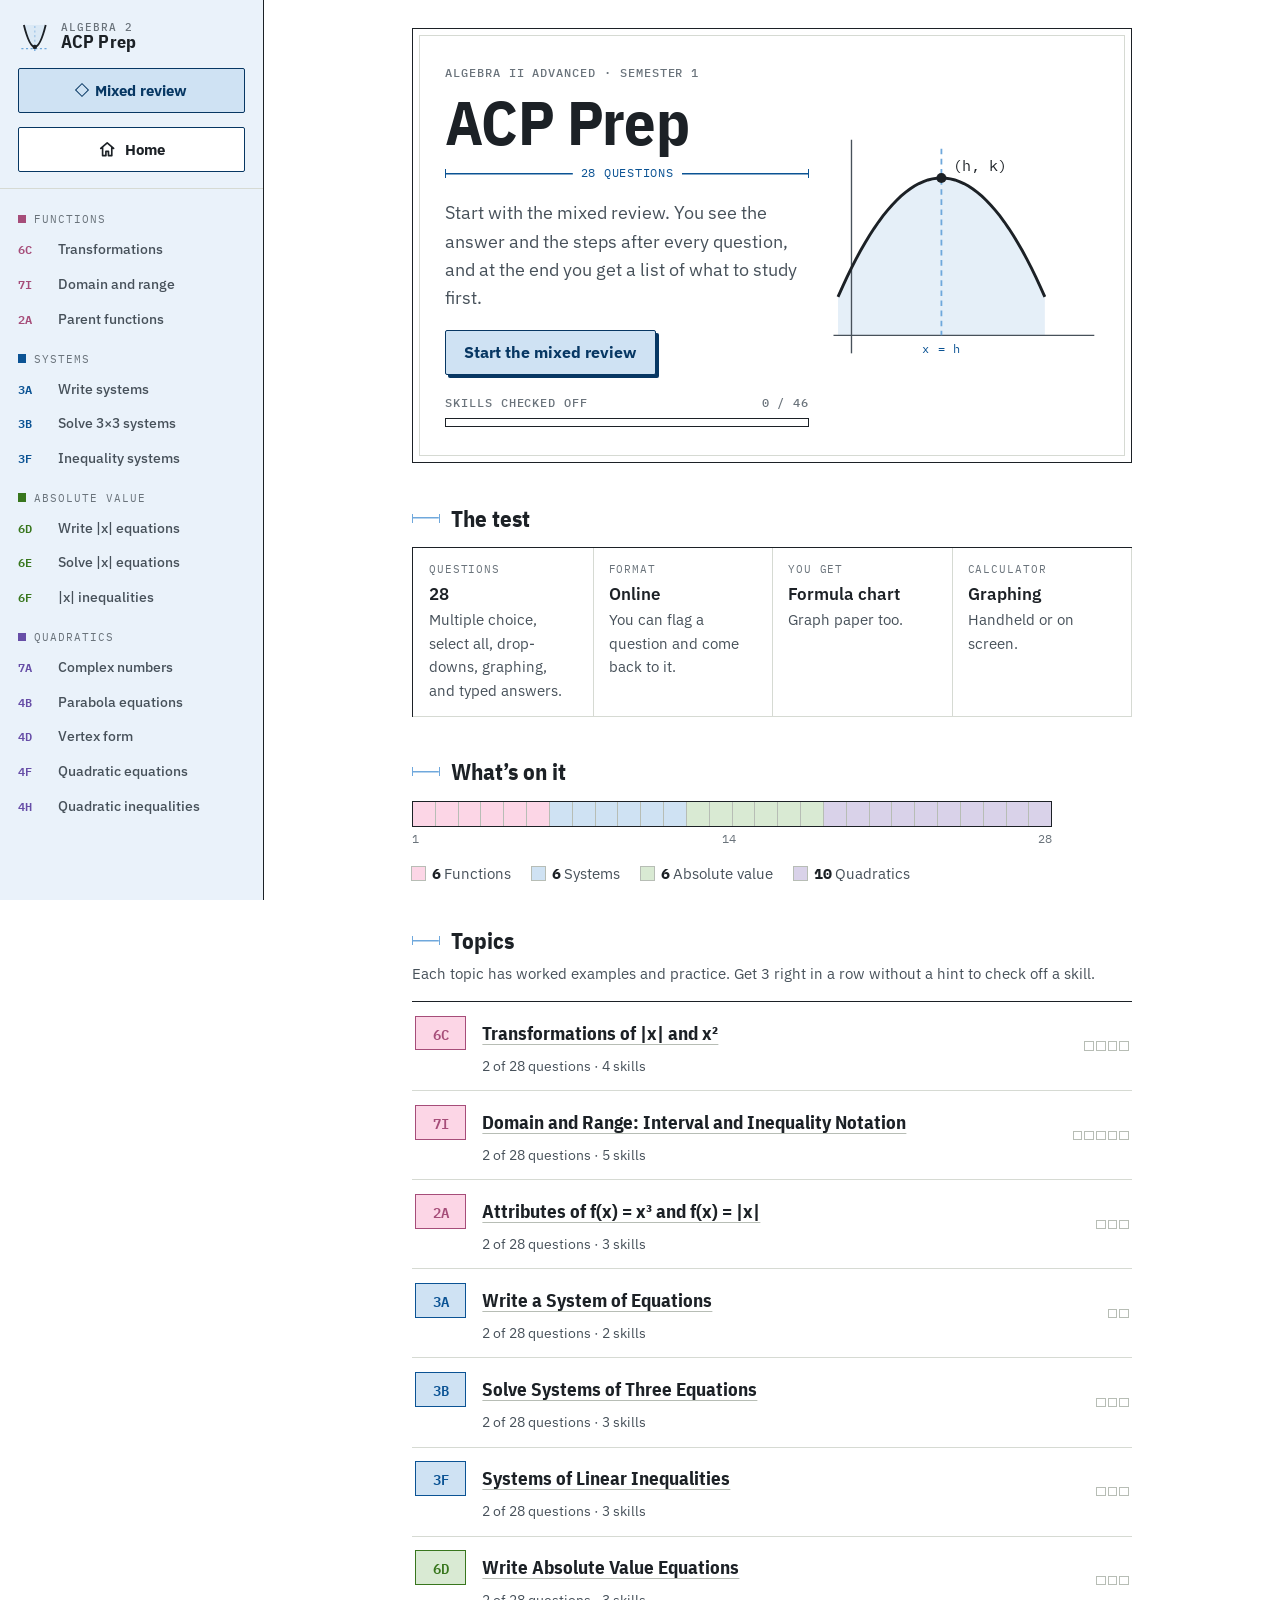
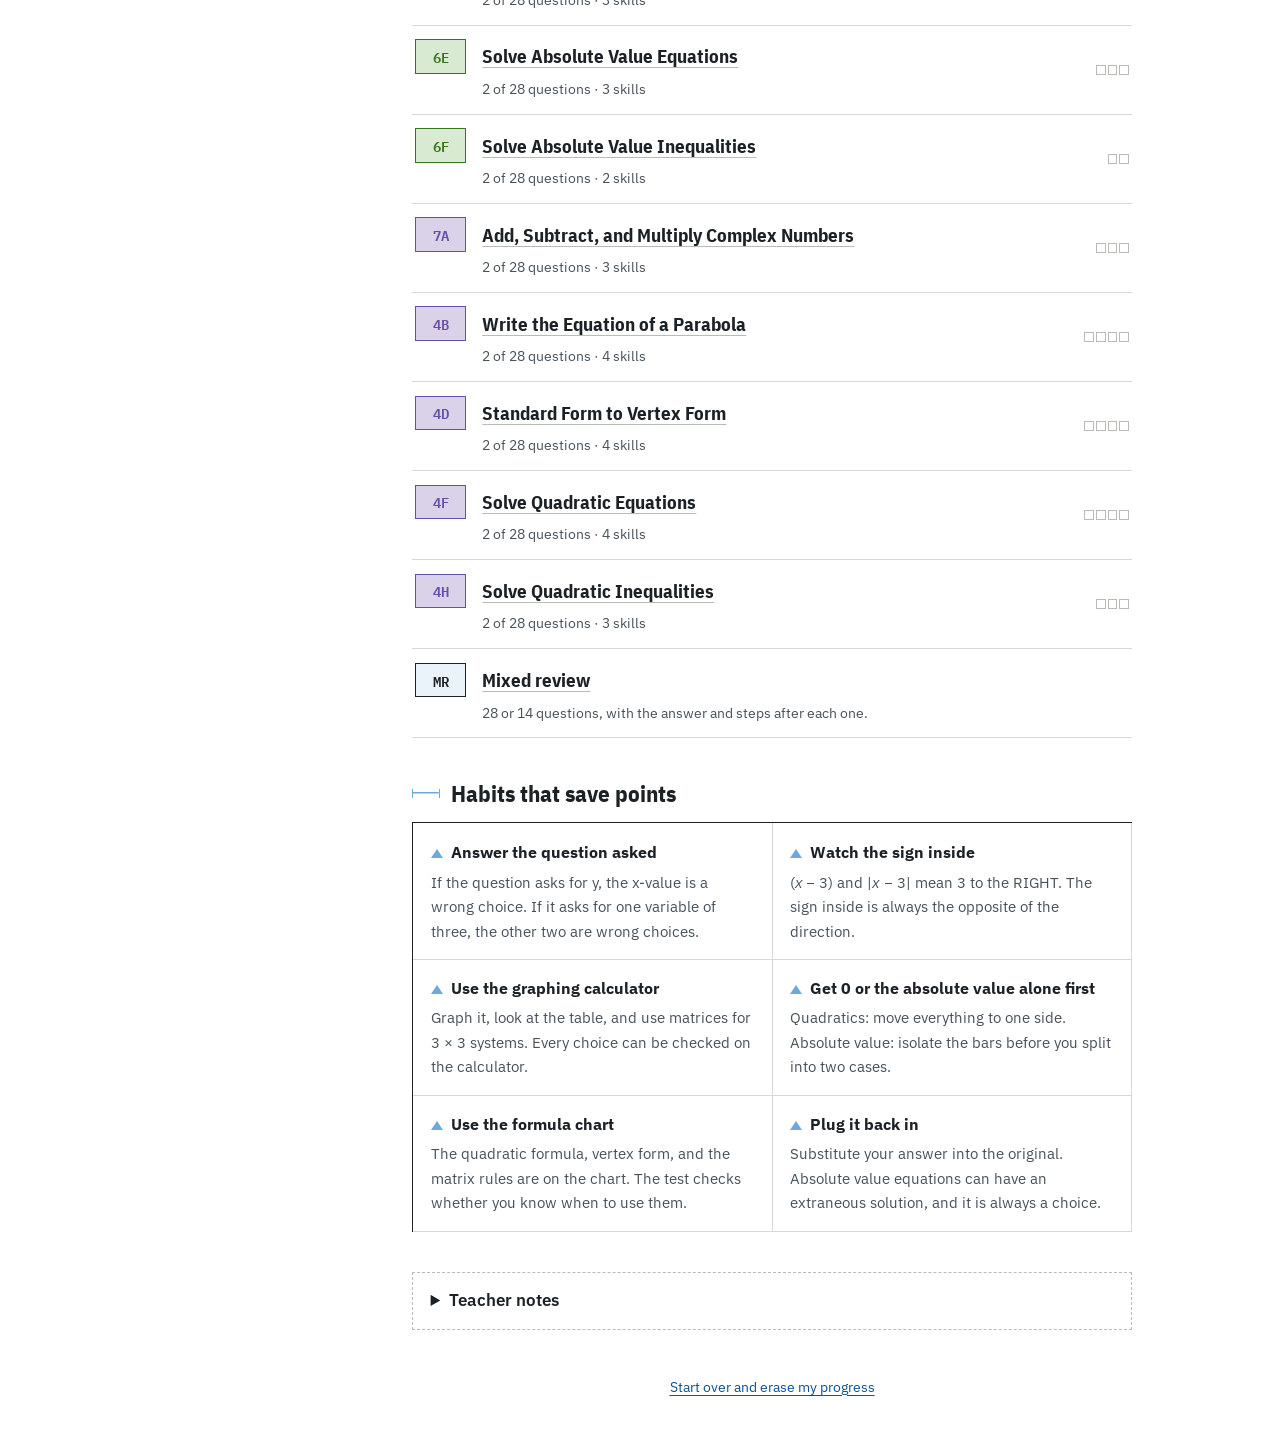
==== commit 249fe22a: "Move Home into the All courses spot on Geometry and Algebra 2 Co-Authored-By: Claude Opus 5.5 <norep" ====
--- a/algebra2/index.html
+++ b/algebra2/index.html
@@ -507,6 +507,9 @@
 .gfig .opendot { fill: var(--sheet); stroke: var(--c-fig); stroke-width: 2.4; }
 .allcourses { font-size: .85rem; font-weight: 600; color: var(--npb-ink); text-decoration: none; white-space: nowrap; }
 .allcourses:hover { text-decoration: underline; }
+.mixbtn.homelink { background: var(--sheet); color: var(--ink); text-decoration: none; }
+.mixbtn.homelink::before { display: none; }
+.mixbtn.homelink:hover { background: var(--npb-soft); }
 /* Algebra 2 additions: curves, shaded regions, number lines, matrices */
 .brand .bp { fill: var(--main); fill-opacity: .55; stroke: var(--ink); stroke-width: 2.2; }
 .brand .bv { fill: var(--ink); }
@@ -542,7 +545,7 @@
     <div class="side-top">
       <button class="brand" data-act="go" data-go="home" aria-label="Algebra 2 ACP Prep home"><svg viewBox="0 0 40 40" aria-hidden="true"><path class="ba" d="M4 34 H36 M20 37 V4"/><path class="bp" d="M7 6 Q20 58 33 6"/><circle class="bv" cx="20" cy="32" r="2.6"/></svg><span class="brand-t"><small>Algebra 2</small>ACP Prep</span></button>
       <button class="mixbtn" data-act="go" data-go="mix" data-nav="mix">Mixed review</button>
-      <a class="allcourses" href="../index.html">← All courses</a>
+      <a class="mixbtn homelink" href="../index.html"><svg class="hico" viewBox="0 0 20 20" aria-hidden="true"><path d="M3 9.2 10 3l7 6.2M5 7.6V17h3.6v-4.6h2.8V17H15V7.6"/></svg>Home</a>
     </div>
     <nav class="tabs" aria-label="Topics" id="tabs"></nav>
   </header>
@@ -1302,7 +1305,7 @@
   const a = pick(G.LV >= 2 ? [1, 2, 3] : [1, 1, 2]), b = -a * (r1 + r2), c = a * r1 * r2, e = nz(-15, 20), lo = Math.min(r1, r2), hi = Math.max(r1, r2);
   const L = quad(a, b, c + e), set = (...v) => '{' + v.map(sn).join(', ') + '}';
   const wr = [(-b - Math.sqrt(b * b - 4 * a * c - 4 * a * e * 0)) / (2 * a)];
-  return { type: 'mc', q: `What is the solution set for the equation ${M(L + ' = ' + e)}?`, choices: mc({ t: set(lo, hi) }, [{ t: set(-hi, -lo), why: 'Set each factor equal to zero: x − r = 0 gives x = r, not −r.' }, { t: set(hi), why: 'A quadratic like this has two solutions. Check the other factor too.' }, { t: set(lo === 0 ? hi + 1 : lo * 2, hi), why: 'Substitute both values back in to check.' }, { t: 'No real solution', why: 'The discriminant is positive, so there are two real solutions.' }]),
+  return { type: 'mc', q: `What is the solution set for the equation ${M(L + ' = ' + e)}? Write the solutions from least to greatest.`, choices: mc({ t: set(lo, hi) }, [{ t: set(-hi, -lo), why: 'Set each factor equal to zero: x − r = 0 gives x = r, not −r.' }, { t: set(hi), why: 'A quadratic like this has two solutions. Check the other factor too.' }, { t: set(lo === 0 ? hi + 1 : lo * 2, hi), why: 'Substitute both values back in to check.' }, { t: 'No real solution', why: 'The discriminant is positive, so there are two real solutions.' }]),
     hint: 'Get 0 on one side first. Then factor or use the quadratic formula.', steps: [['Subtract to get 0 on one side.', `${quad(a, b, c)} = 0`], ['Factor.', `${a === 1 ? '' : a}(${shiftIn(r1)})(${shiftIn(r2)}) = 0`], ['Set each factor equal to 0.', `x = ${lo} or x = ${hi}`]] };
 } };
 S['4f_qf'] = { se: '2A.4F', name: 'Irrational solutions: quadratic formula', w: 2, gen() {
@@ -1362,7 +1365,7 @@
   const { lo, hi, A, B, C } = fracRoots(), k = nz(-6, 6), Ls = quad(A, B + k, 0), Rs = terms([[-C, ''], [k, 'x']]);
   const set = (...f) => '{' + f.map(x => M(fM(x))).join(', ') + '}';
   const fct = f => f.d === 1 ? `(${shiftIn(f.n)})` : `(${f.d}x ${f.n > 0 ? '-' : '+'} ${Math.abs(f.n)})`;
-  return { type: 'mc', q: `What is the solution set for the equation ${M(Ls + ' = ' + Rs)}?`, choices: mc({ t: set(lo, hi) }, [{ t: set(negF(hi), negF(lo)), why: 'The signs are flipped. Set each factor equal to 0 and solve.' }, { t: set(hi.d === 1 ? lo : hi), why: 'There are two solutions. Solve the other factor too.' }, { t: 'No Real Solution', why: `The discriminant is ${B * B - 4 * A * C}, which is positive, so there are two real solutions.` }, { t: set(recF(lo), recF(hi)), why: 'Solving 3x − 2 = 0 gives x = 2/3, not 3/2. Divide by the coefficient of x.' }]),
+  return { type: 'mc', q: `What is the solution set for the equation ${M(Ls + ' = ' + Rs)}? Write the solutions from least to greatest.`, choices: mc({ t: set(lo, hi) }, [{ t: set(negF(hi), negF(lo)), why: 'The signs are flipped. Set each factor equal to 0 and solve.' }, { t: set(hi.d === 1 ? lo : hi), why: 'There are two solutions. Solve the other factor too.' }, { t: 'No Real Solution', why: `The discriminant is ${B * B - 4 * A * C}, which is positive, so there are two real solutions.` }, { t: set(recF(lo), recF(hi)), why: 'Solving 3x − 2 = 0 gives x = 2/3, not 3/2. Divide by the coefficient of x.' }]),
     hint: 'Move everything to one side first. Then factor or use the quadratic formula.', steps: [['Move every term to the left side.', `${quad(A, B, C)} = 0`], ['Factor (or use the quadratic formula).', `${fct(lo)}${fct(hi)} = 0`], ['Set each factor equal to 0.', `x = ${fM(lo)} or x = ${fM(hi)}`]] };
 } };
 S['4h_fraction'] = { se: '2A.4H', name: 'Quadratic inequality with x² on both sides', w: 2, gen() {
@@ -1462,7 +1465,7 @@
   let k, p, q, m, n, s1, s2;
   for (;;) { k = pick([1, 2, 3, 4]); p = pick([1, 2, 3]); q = rint(-10, 10); m = rint(-8, 8); const d = rint(1, 6) * p; s1 = (d - q) / p; s2 = (-d - q) / p; n = k * d + m; if (isInt(s1) && isInt(s2)) break; }
   const lo = Math.min(s1, s2), hi = Math.max(s1, s2), set = (...v) => '{' + v.map(x => sn(x)).join(', ') + '}', eq = `${k === 1 ? '' : k}|${lin(p, q)}|${tail(m)} = ${n}`;
-  return { type: 'mc', q: `What is the solution set for the equation ${M(eq)}?`, choices: mc({ t: set(lo, hi) }, [{ t: set(hi), why: 'Absolute value equations usually have two solutions. Solve the negative case too.' }, { t: set(-hi, -lo), why: 'Watch the signs when you solve each case.' }, { t: set(ns(((n - m) - q) / p), ns((-(n - m) - q) / p)), why: `Divide by ${k} before splitting into two cases.` }, { t: 'No solution', why: 'The absolute value equals a positive number, so there are two solutions.' }]),
+  return { type: 'mc', q: `What is the solution set for the equation ${M(eq)}? Write the solutions from least to greatest.`, choices: mc({ t: set(lo, hi) }, [{ t: set(hi), why: 'Absolute value equations usually have two solutions. Solve the negative case too.' }, { t: set(-hi, -lo), why: 'Watch the signs when you solve each case.' }, { t: set(ns(((n - m) - q) / p), ns((-(n - m) - q) / p)), why: `Divide by ${k} before splitting into two cases.` }, { t: 'No solution', why: 'The absolute value equals a positive number, so there are two solutions.' }]),
     hint: 'Isolate the absolute value first. Then split into two equations.', steps: [['Isolate the absolute value.', `|${lin(p, q)}| = ${(n - m) / k}`], ['Two cases:', `${lin(p, q)} = ${(n - m) / k}  or  ${lin(p, q)} = ${-(n - m) / k}`], ['Solve each.', `x = ${hi} or x = ${lo}`]] };
 } };
 S['6e_setup'] = { se: '2A.6E', name: 'Which equation finds a solution (hardest)', w: 2, gen() {
@@ -2307,7 +2310,7 @@
 /* ---------- render ---------- */
 function renderTabs() {
   const nav = document.getElementById('tabs'); if (!nav) return;
-  let h = `<button class="tab home" data-act="go" data-go="home" data-nav="home"><svg class="hico" viewBox="0 0 20 20" aria-hidden="true"><path d="M3 9.2 10 3l7 6.2M5 7.6V17h3.6v-4.6h2.8V17H15V7.6"/></svg><span class="tt">Home</span></button>`;
+  let h = ``;
   for (const k of ORDER) {
     h += `<p class="grp c-${k}">${STRANDS[k].short}</p>`;
     h += TEKS.filter(t => t.strand === k).map(t => { const all = doneCount(t.skills) === t.skills.length; return `<button class="tab c-${t.strand}" data-act="go" data-go="${t.code}" data-nav="${t.code}" title="${esc(t.title)}"><span class="n">${t.code}</span><span class="tt">${t.short}</span>${all ? '<span class="tck" aria-label="all skills checked off">✓</span>' : ''}</button>`; }).join('');
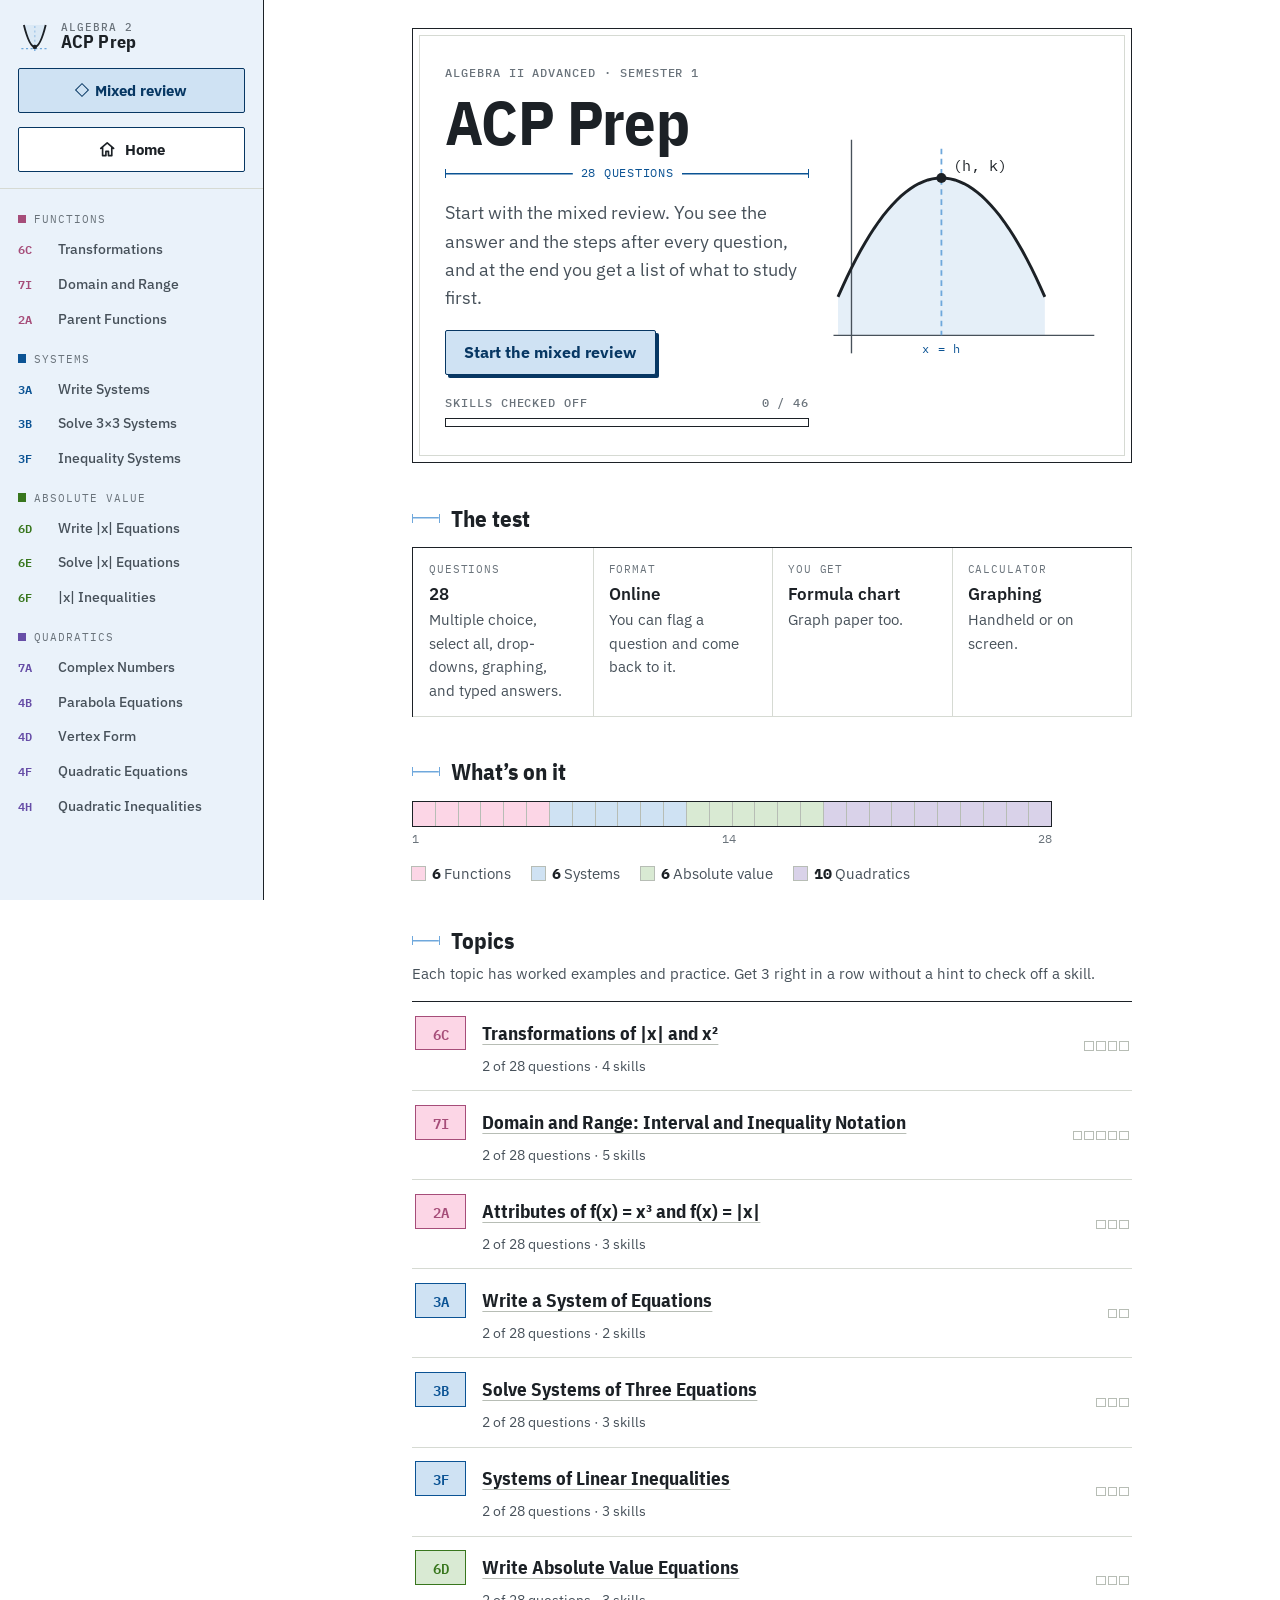
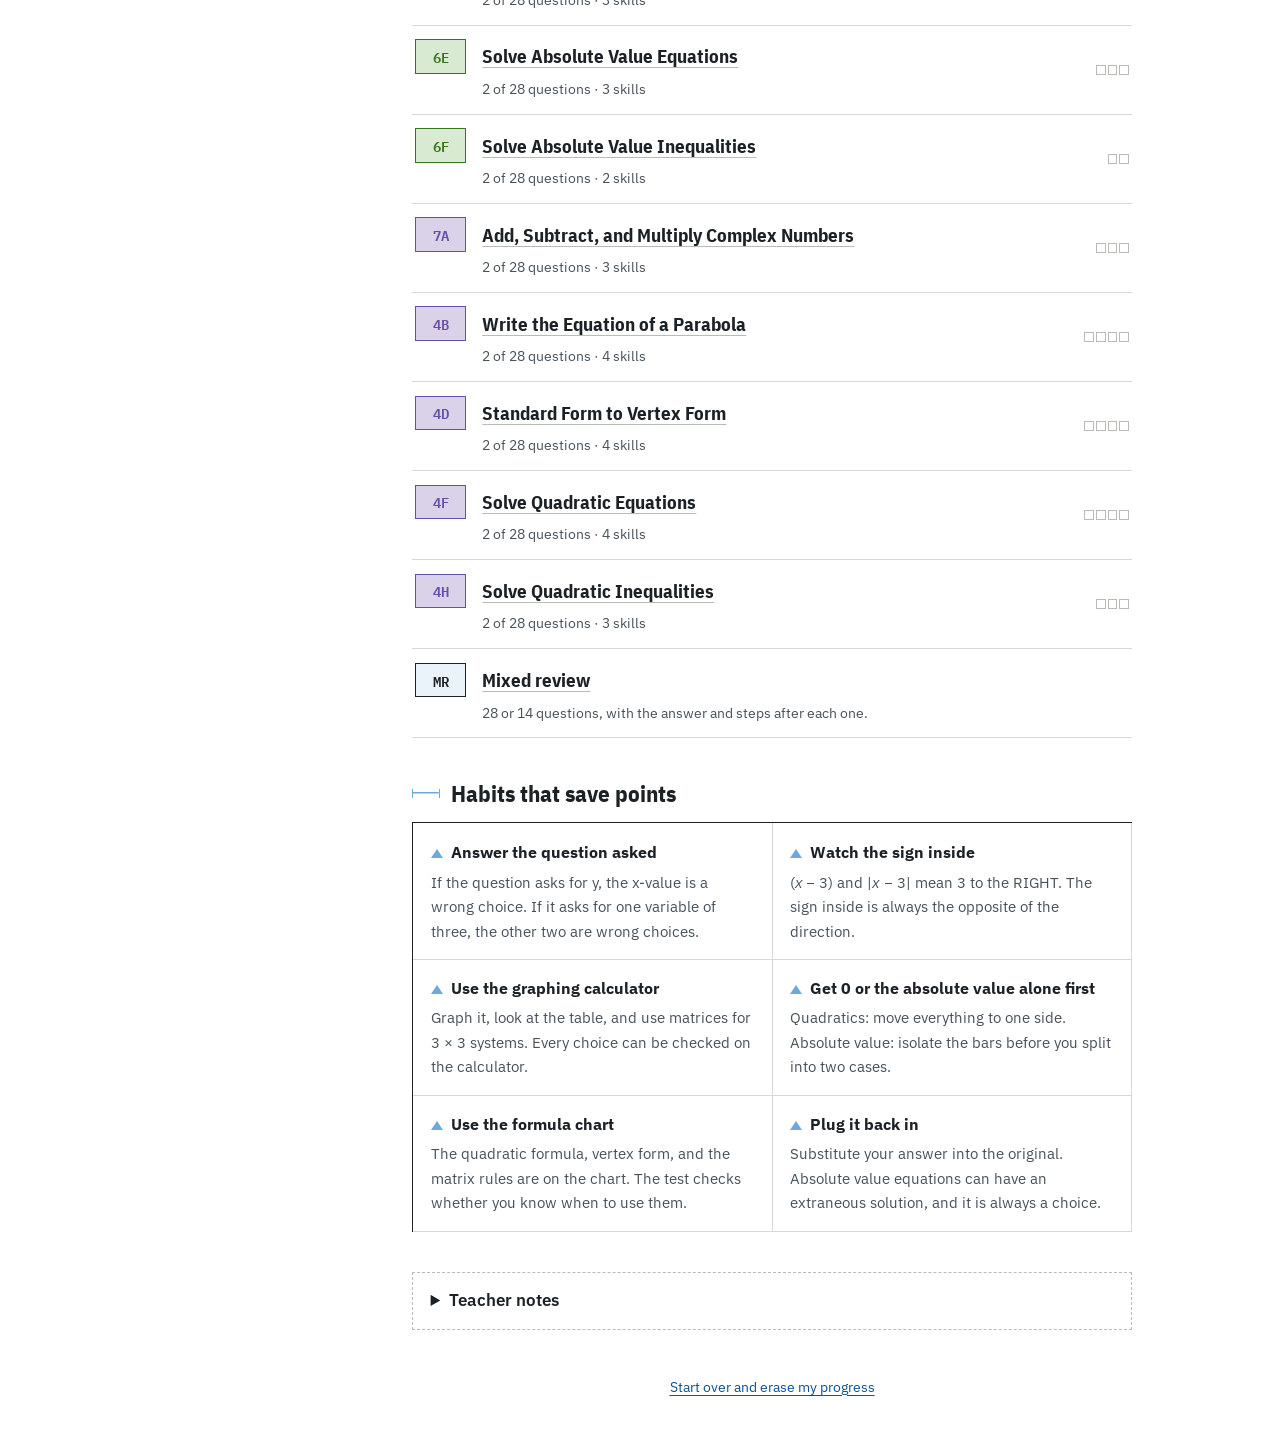
==== commit 0d51fee9: "Geometry 30-question mixed review (28 blueprint + 2A + 6B); title case side menu topics Co-Authored-" ====
--- a/algebra2/index.html
+++ b/algebra2/index.html
@@ -1686,7 +1686,7 @@
       { t: 'Parabolas move the same way', rule: '`g(x) = a(x - c)^2 + d` is `f(x) = x^2` moved the same way: the vertex goes to `(c, d)`, and a stretches, compresses, or flips it. One unit right of the vertex, the graph goes up a.', ex: ['6c_parabola', 3], watch: '`(x + 4)^2` moves the parabola LEFT 4, just like `|x + 4|`.' },
       { t: 'Graph it', rule: 'The new vertex is `(c, d)`. From the vertex, the slope of each side is a and −a.', ex: ['6c_graph', 2], watch: 'Check the direction it opens and the vertex. Wrong choices usually get one of them backward.' }
     ], tip: 'Type `f(x)` and `g(x)` into the calculator to see the change.' },
-  { id: '2A.7I', code: '7I', items: 2, strand: 'fig', short: 'Domain and range', title: 'Domain and Range: Interval and Inequality Notation',
+  { id: '2A.7I', code: '7I', items: 2, strand: 'fig', short: 'Domain and Range', title: 'Domain and Range: Interval and Inequality Notation',
     teks: 'Write the domain and range of a function in interval notation and inequalities. (Set notation is crossed out on this ACP.)',
     why: 'Domain is the x-values, read left to right. Range is the y-values, read bottom to top. Write them with brackets or with inequality signs.',
     moves: [
@@ -1696,7 +1696,7 @@
       { t: 'From an equation', rule: 'No graph? Sketch one. Find the vertex `(h, k)` and which way it opens. Absolute value graphs and parabolas use every x, and y starts at k. A cubic uses every x and every y.', ex: ['7i_equation', 3], watch: 'The range starts at k, the y-value of the vertex, not at h.' },
       { t: 'Switch between them', rule: 'Read each end on its own: the number, and whether it is included.', ex: ['7i_convert', 4], watch: 'Infinity is never included, so it never gets a bracket.' }
     ], tip: 'Trace the graph from left to right with your finger for the domain, then bottom to top for the range.' },
-  { id: '2A.2A', code: '2A', items: 2, strand: 'fig', short: 'Parent functions', title: 'Attributes of f(x) = x³ and f(x) = |x|',
+  { id: '2A.2A', code: '2A', items: 2, strand: 'fig', short: 'Parent Functions', title: 'Attributes of f(x) = x³ and f(x) = |x|',
     teks: 'Graph the functions f(x) = x³ and f(x) = |x|, and, when applicable, analyze the key attributes such as domain, range, intercepts, symmetries, and maximum and minimum given an interval.',
     why: 'Only two parent functions are tested here: the cubic and the absolute value. Know what each graph looks like, then read its vertex, intercepts, symmetry, and its maximum or minimum on an interval. (Domain and range are practiced in 7I.)',
     moves: [
@@ -1704,7 +1704,7 @@
       { t: 'Roots of a cubic', rule: 'Each root r gives a factor `(x - r)`. A root at 0 gives the factor x. Multiply the factors to get the function.', ex: ['2a_cubic_roots', 2], watch: 'A root at `x = 3` gives `(x - 3)`, not `(x + 3)`.' },
       { t: 'Max and min on an interval', rule: 'Find the y-value at both ends of the interval. For an absolute value graph, also check the vertex if it is inside the interval. The biggest is the maximum and the smallest is the minimum.', ex: ['2a_extrema', 4], watch: 'A cubic like `y = x^3` has no turning point, so on an interval its max and min are at the endpoints.' }
     ], tip: 'Put the function in the graphing calculator and look at the table. It checks intercepts and maximum or minimum values in seconds.' },
-  { id: '2A.3A', code: '3A', items: 2, strand: 'coord', short: 'Write systems', title: 'Write a System of Equations',
+  { id: '2A.3A', code: '3A', items: 2, strand: 'coord', short: 'Write Systems', title: 'Write a System of Equations',
     teks: 'Formulate systems of equations, including systems consisting of three linear equations in three variables and systems consisting of two equations, the first linear and the second quadratic.',
     why: 'Turn words or a graph into equations. Word problems become three linear equations. A graph of a line and a parabola becomes one linear and one quadratic equation.',
     moves: [
@@ -1712,7 +1712,7 @@
       { t: 'Keep the units the same', rule: 'If prices are in dollars, the total must be in dollars too. A nickel is 0.05 dollars or 5 cents. Pick one unit and use it everywhere.', ex: ['3a_three_var', 11], watch: 'A choice that mixes cents and dollars is always there.' },
       { t: 'A line and a parabola', rule: 'For the line, read the y-intercept and count rise over run. For the parabola, read the vertex `(h, k)` and step one unit to find a. Then write `y = a(x - h)^2 + k`.', ex: ['3a_linquad', 3], watch: 'Slope is rise over run. Run over rise gives the upside-down slope, and it is a choice.' }
     ], tip: 'Check your system: the solution the problem describes should make every equation true.' },
-  { id: '2A.3B', code: '3B', items: 2, strand: 'coord', short: 'Solve 3×3 systems', title: 'Solve Systems of Three Equations',
+  { id: '2A.3B', code: '3B', items: 2, strand: 'coord', short: 'Solve 3×3 Systems', title: 'Solve Systems of Three Equations',
     teks: 'Solve systems of three linear equations in three variables by using Gaussian elimination, technology with matrices, and substitution.',
     why: 'Three equations, three unknowns. Use matrices on the graphing calculator, or eliminate one variable at a time.',
     moves: [
@@ -1720,7 +1720,7 @@
       { t: 'Set up the matrix equation', rule: 'First move every variable to the left and every number to the right. Then the coefficients make matrix A, and the constants make matrix B.', ex: ['3b_matrix', 3], watch: 'When a term moves across the equals sign its sign changes. That is the most common wrong choice.' },
       { t: 'Word problems', rule: 'Name a variable for each unknown, write one equation for each fact, then solve with a matrix.', ex: ['3b_context', 2], watch: 'Answer the question that was asked. The other two values are always wrong choices.' }
     ], tip: 'You can always check a choice by substituting it into all three equations.' },
-  { id: '2A.3F', code: '3F', items: 2, strand: 'coord', short: 'Inequality systems', title: 'Systems of Linear Inequalities',
+  { id: '2A.3F', code: '3F', items: 2, strand: 'coord', short: 'Inequality Systems', title: 'Systems of Linear Inequalities',
     teks: 'Solve systems of two or more linear inequalities in two variables.',
     why: 'Graph each inequality, then find where the shadings overlap. Every point in that overlap is a solution.',
     moves: [
@@ -1728,7 +1728,7 @@
       { t: 'Shade above or below', rule: 'When the inequality is solved for y, `y >` or `y ≥` shades above the line and `y <` or `y ≤` shades below.', ex: ['3f_sys_to_graph', 3], watch: 'If you are not sure, test `(0, 0)` in the inequality. If it is true, shade the side with the origin.' },
       { t: 'Test a point', rule: 'A solution has to make every inequality true. Substitute the point into each one.', ex: ['3f_point', 6], watch: 'A point on a dashed line is not a solution.' }
     ], tip: 'Graph both inequalities on the calculator to see the overlap.' },
-  { id: '2A.6D', code: '6D', items: 2, strand: 'proof', short: 'Write |x| equations', title: 'Write Absolute Value Equations',
+  { id: '2A.6D', code: '6D', items: 2, strand: 'proof', short: 'Write |x| Equations', title: 'Write Absolute Value Equations',
     teks: 'Formulate absolute value linear equations.',
     why: 'Absolute value measures distance. `|x - c| = d` means x is d units away from c.',
     moves: [
@@ -1736,7 +1736,7 @@
       { t: 'From a graph', rule: 'Read the vertex `(h, k)` and the slope a of one side. Write `f(x) = a|x - h| + k`.', ex: ['6d_graph', 5], watch: 'The graph opens down when a is negative.' },
       { t: 'From two solutions', rule: 'The center is the average of the two solutions. The distance is how far each one is from the center.', ex: ['6d_solutions', 2], watch: 'The distance is half the gap between the solutions, not the whole gap.' }
     ], tip: 'Check: solve your equation and make sure you get the values from the problem.' },
-  { id: '2A.6E', code: '6E', items: 2, strand: 'proof', short: 'Solve |x| equations', title: 'Solve Absolute Value Equations',
+  { id: '2A.6E', code: '6E', items: 2, strand: 'proof', short: 'Solve |x| Equations', title: 'Solve Absolute Value Equations',
     teks: 'Solve absolute value linear equations.',
     why: 'Get the absolute value alone, then split into two equations. Always check your answers, because one can be extraneous.',
     moves: [
@@ -1744,7 +1744,7 @@
       { t: 'Check for extraneous solutions', rule: 'When x is on both sides, substitute each answer back in. An absolute value can never equal a negative number.', ex: ['6e_one', 4], watch: 'The extraneous answer is always one of the choices.' },
       { t: 'Set up the cases', rule: 'If a number multiplies the absolute value, undo it first. Then the second case negates the whole other side.', ex: ['6e_setup', 2], watch: 'Multiply EVERY term on the other side, not just the first one.' }
     ], tip: 'Graph both sides as two functions on the calculator. The solutions are where they meet.' },
-  { id: '2A.6F', code: '6F', items: 2, strand: 'proof', short: '|x| inequalities', title: 'Solve Absolute Value Inequalities',
+  { id: '2A.6F', code: '6F', items: 2, strand: 'proof', short: '|x| Inequalities', title: 'Solve Absolute Value Inequalities',
     teks: 'Solve absolute value linear inequalities.',
     why: 'Less than means close to the center: one interval, an AND. Greater than means far from the center: two rays, an OR.',
     moves: [
@@ -1752,7 +1752,7 @@
       { t: 'Greater than: OR', rule: '`|x - 2| > 5` becomes `x - 2 < -5` or `x - 2 > 5`. The solution is two rays going outward.', ex: ['6f_solve', 8], watch: 'Isolate the absolute value first, just like with equations.' },
       { t: 'On a number line', rule: 'Use an open circle for `<` or `>` and a closed circle for `≤` or `≥`. Shade between for AND, outward for OR.', ex: ['6f_numberline', 2], watch: 'Check the dots and the shape separately. Wrong choices change one of them.' }
     ], tip: 'Test a number from your answer in the original inequality.' },
-  { id: '2A.7A', code: '7A', items: 2, strand: 'logic', short: 'Complex numbers', title: 'Add, Subtract, and Multiply Complex Numbers',
+  { id: '2A.7A', code: '7A', items: 2, strand: 'logic', short: 'Complex Numbers', title: 'Add, Subtract, and Multiply Complex Numbers',
     teks: 'Add, subtract, and multiply complex numbers.',
     why: 'Treat i like a variable, then replace `i^2` with `-1` at the end.',
     moves: [
@@ -1760,7 +1760,7 @@
       { t: 'Multiply with FOIL', rule: 'Multiply all four pairs. The last product has `i^2`, which is `-1`, so it moves to the real part with its sign flipped.', ex: ['7a_mult', 4], watch: '`(3i)(4i) = 12i^2 = -12`. Forgetting the minus is the most common wrong choice.' },
       { t: 'Radicals', rule: '`(i√{3})^2 = i^2 · 3 = -3`. Square the i and the root separately.', ex: ['7a_radical', 2], watch: 'Keep `√{3}` with the i terms. Only the squared term loses it.' }
     ], tip: 'Your graphing calculator can do complex numbers. Use the i key.' },
-  { id: '2A.4B', code: '4B', items: 2, strand: 'logic', short: 'Parabola equations', title: 'Write the Equation of a Parabola',
+  { id: '2A.4B', code: '4B', items: 2, strand: 'logic', short: 'Parabola Equations', title: 'Write the Equation of a Parabola',
     teks: 'Write the equation of a parabola using given attributes, including vertex, x-intercept, y-intercept, and axis of symmetry.',
     why: 'Use the vertex form `y = a(x - h)^2 + k`. The vertex gives h and k. Any other point gives a.',
     moves: [
@@ -1769,7 +1769,7 @@
       { t: 'From roots and the vertex', rule: 'The vertex is halfway between the roots. Put the vertex in vertex form, then substitute a root, where y is 0, to find a.', ex: ['4b_roots', 3], watch: 'If the vertex is above the x-axis and there are roots, the parabola opens down.' },
       { t: 'Models', rule: 'For a ball or a bridge, the highest point is the vertex. Substitute the starting point, often `(0, 0)`, to find a.', ex: ['4b_context', 4], watch: 'A path that goes up and comes back down opens down, so a is negative.' }
     ], tip: 'Check your equation by putting in a point from the graph.' },
-  { id: '2A.4D', code: '4D', items: 2, strand: 'logic', short: 'Vertex form', title: 'Standard Form to Vertex Form',
+  { id: '2A.4D', code: '4D', items: 2, strand: 'logic', short: 'Vertex Form', title: 'Standard Form to Vertex Form',
     teks: 'Transform a quadratic function f(x) = ax² + bx + c to the form f(x) = a(x − h)² + k to identify the different attributes of f(x).',
     why: 'Complete the square, or use the shortcut: `h = {-b/2a}` and `k = f(h)`. The value of a stays the same.',
     moves: [
@@ -1778,7 +1778,7 @@
       { t: 'Find the mistake', rule: 'Redo each step yourself. Check the factoring, then the number added and subtracted, then the sign inside the square.', ex: ['4d_error', 2], watch: 'The ACP asks for the FIRST step with a mistake. Later steps may look wrong only because of it.' },
       { t: 'Read the attributes', rule: 'From vertex form: the vertex is `(h, k)`, the axis of symmetry is `x = h`, and k is the minimum (a > 0) or maximum (a < 0) value.', ex: ['4d_attr', 4], watch: 'The constant c is the y-intercept, not the vertex height.' }
     ], tip: 'Graph the original function on the calculator and find the minimum or maximum to check your vertex.' },
-  { id: '2A.4F', code: '4F', items: 2, strand: 'logic', short: 'Quadratic equations', title: 'Solve Quadratic Equations',
+  { id: '2A.4F', code: '4F', items: 2, strand: 'logic', short: 'Quadratic Equations', title: 'Solve Quadratic Equations',
     teks: 'Solve quadratic equations having real solutions.',
     why: 'Get zero on one side. Then factor, complete the square, or use the quadratic formula. Most have two solutions.',
     moves: [
@@ -1786,7 +1786,7 @@
       { t: 'The quadratic formula', rule: '`x = {-b ± √{b^2 - 4ac}/2a}`. Simplify the square root at the end, like `√{12} = 2√{3}`.', ex: ['4f_qf', 5], watch: 'Divide the WHOLE top by 2a, not just the −b.' },
       { t: 'Word problems', rule: 'Write the equation, solve it, and then throw out any answer that does not make sense, like a negative width.', ex: ['4f_entry', 7], watch: 'Both solutions come out of the math. Only one may fit the situation.' }
     ], tip: 'Graph the equation as `y = …` on the calculator. The x-intercepts are the solutions.' },
-  { id: '2A.4H', code: '4H', items: 2, strand: 'logic', short: 'Quadratic inequalities', title: 'Solve Quadratic Inequalities',
+  { id: '2A.4H', code: '4H', items: 2, strand: 'logic', short: 'Quadratic Inequalities', title: 'Solve Quadratic Inequalities',
     teks: 'Solve quadratic inequalities.',
     why: 'Find the roots, then decide whether the solutions are between them or outside them.',
     moves: [
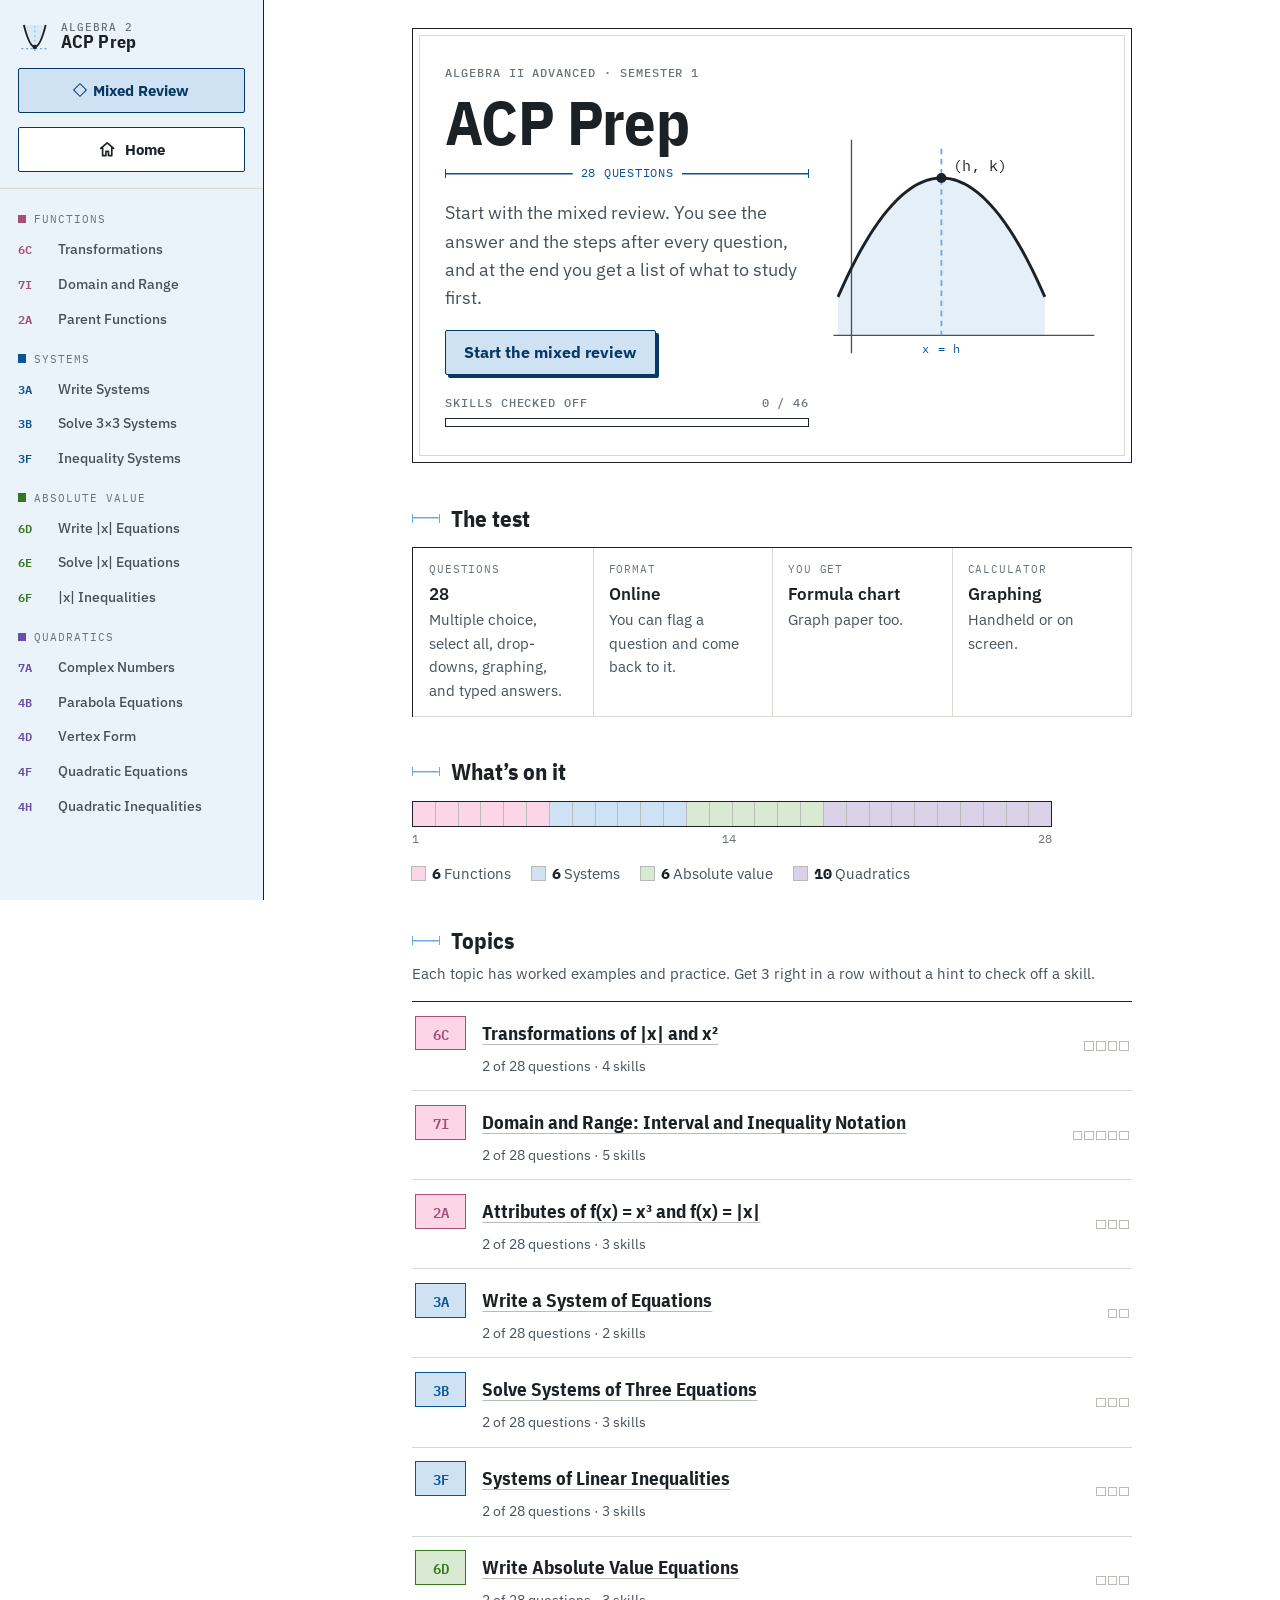
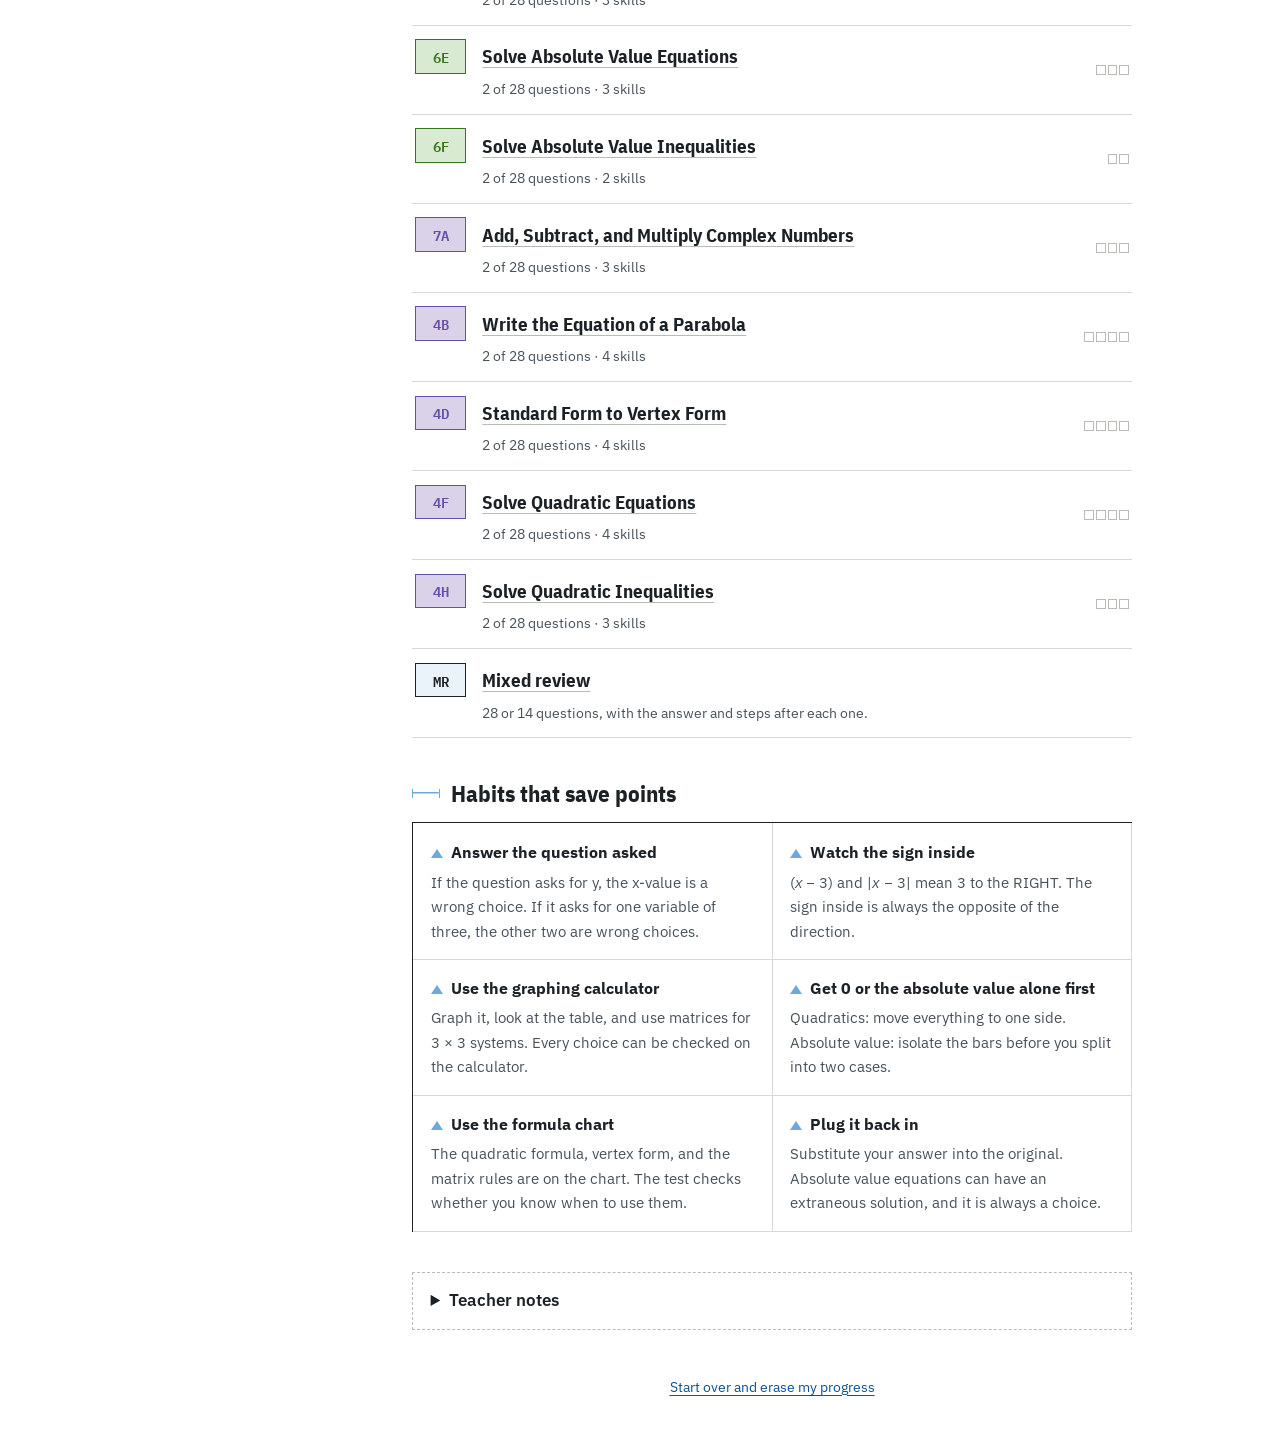
==== commit 3a68d7b0: "Title case the side buttons Co-Authored-By: Claude Opus 5.5 <noreply@anthropic.com> Claude-Session: " ====
--- a/algebra2/index.html
+++ b/algebra2/index.html
@@ -544,7 +544,7 @@
   <header class="side">
     <div class="side-top">
       <button class="brand" data-act="go" data-go="home" aria-label="Algebra 2 ACP Prep home"><svg viewBox="0 0 40 40" aria-hidden="true"><path class="ba" d="M4 34 H36 M20 37 V4"/><path class="bp" d="M7 6 Q20 58 33 6"/><circle class="bv" cx="20" cy="32" r="2.6"/></svg><span class="brand-t"><small>Algebra 2</small>ACP Prep</span></button>
-      <button class="mixbtn" data-act="go" data-go="mix" data-nav="mix">Mixed review</button>
+      <button class="mixbtn" data-act="go" data-go="mix" data-nav="mix">Mixed Review</button>
       <a class="mixbtn homelink" href="../index.html"><svg class="hico" viewBox="0 0 20 20" aria-hidden="true"><path d="M3 9.2 10 3l7 6.2M5 7.6V17h3.6v-4.6h2.8V17H15V7.6"/></svg>Home</a>
     </div>
     <nav class="tabs" aria-label="Topics" id="tabs"></nav>
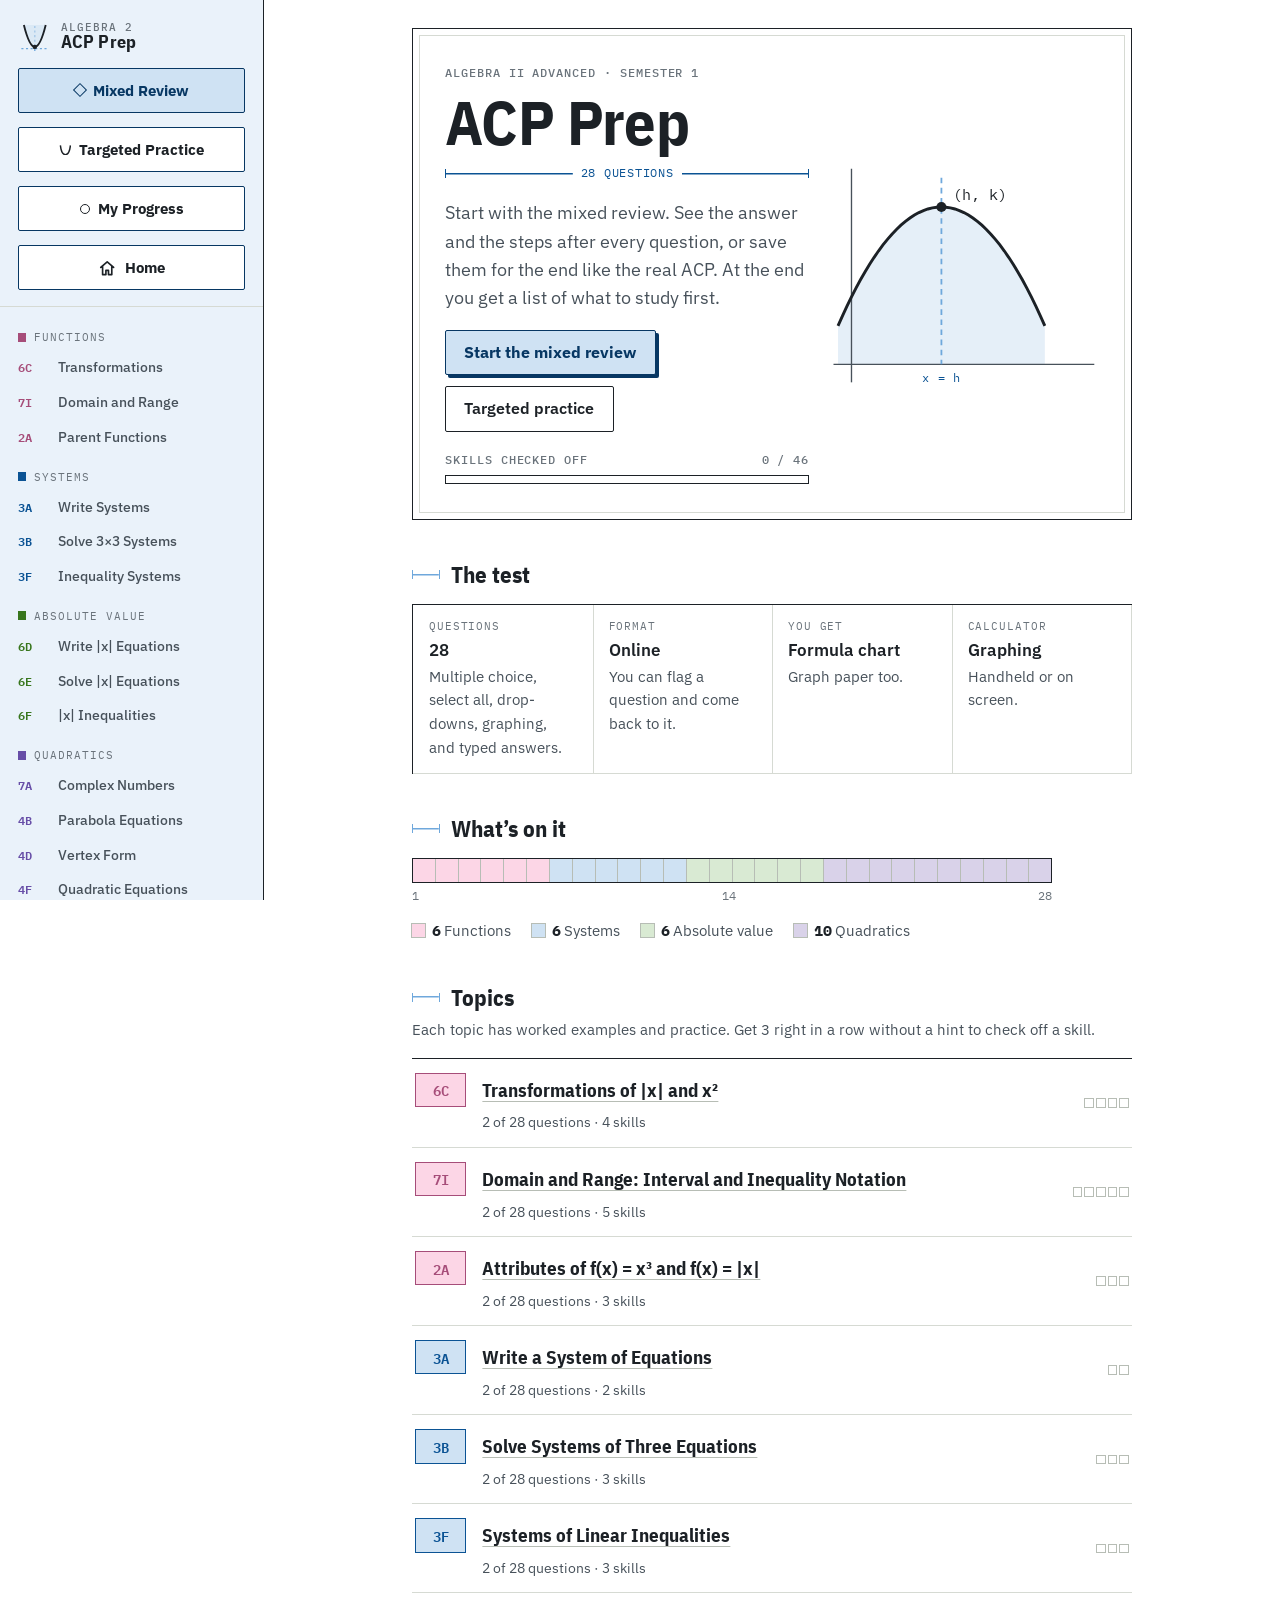
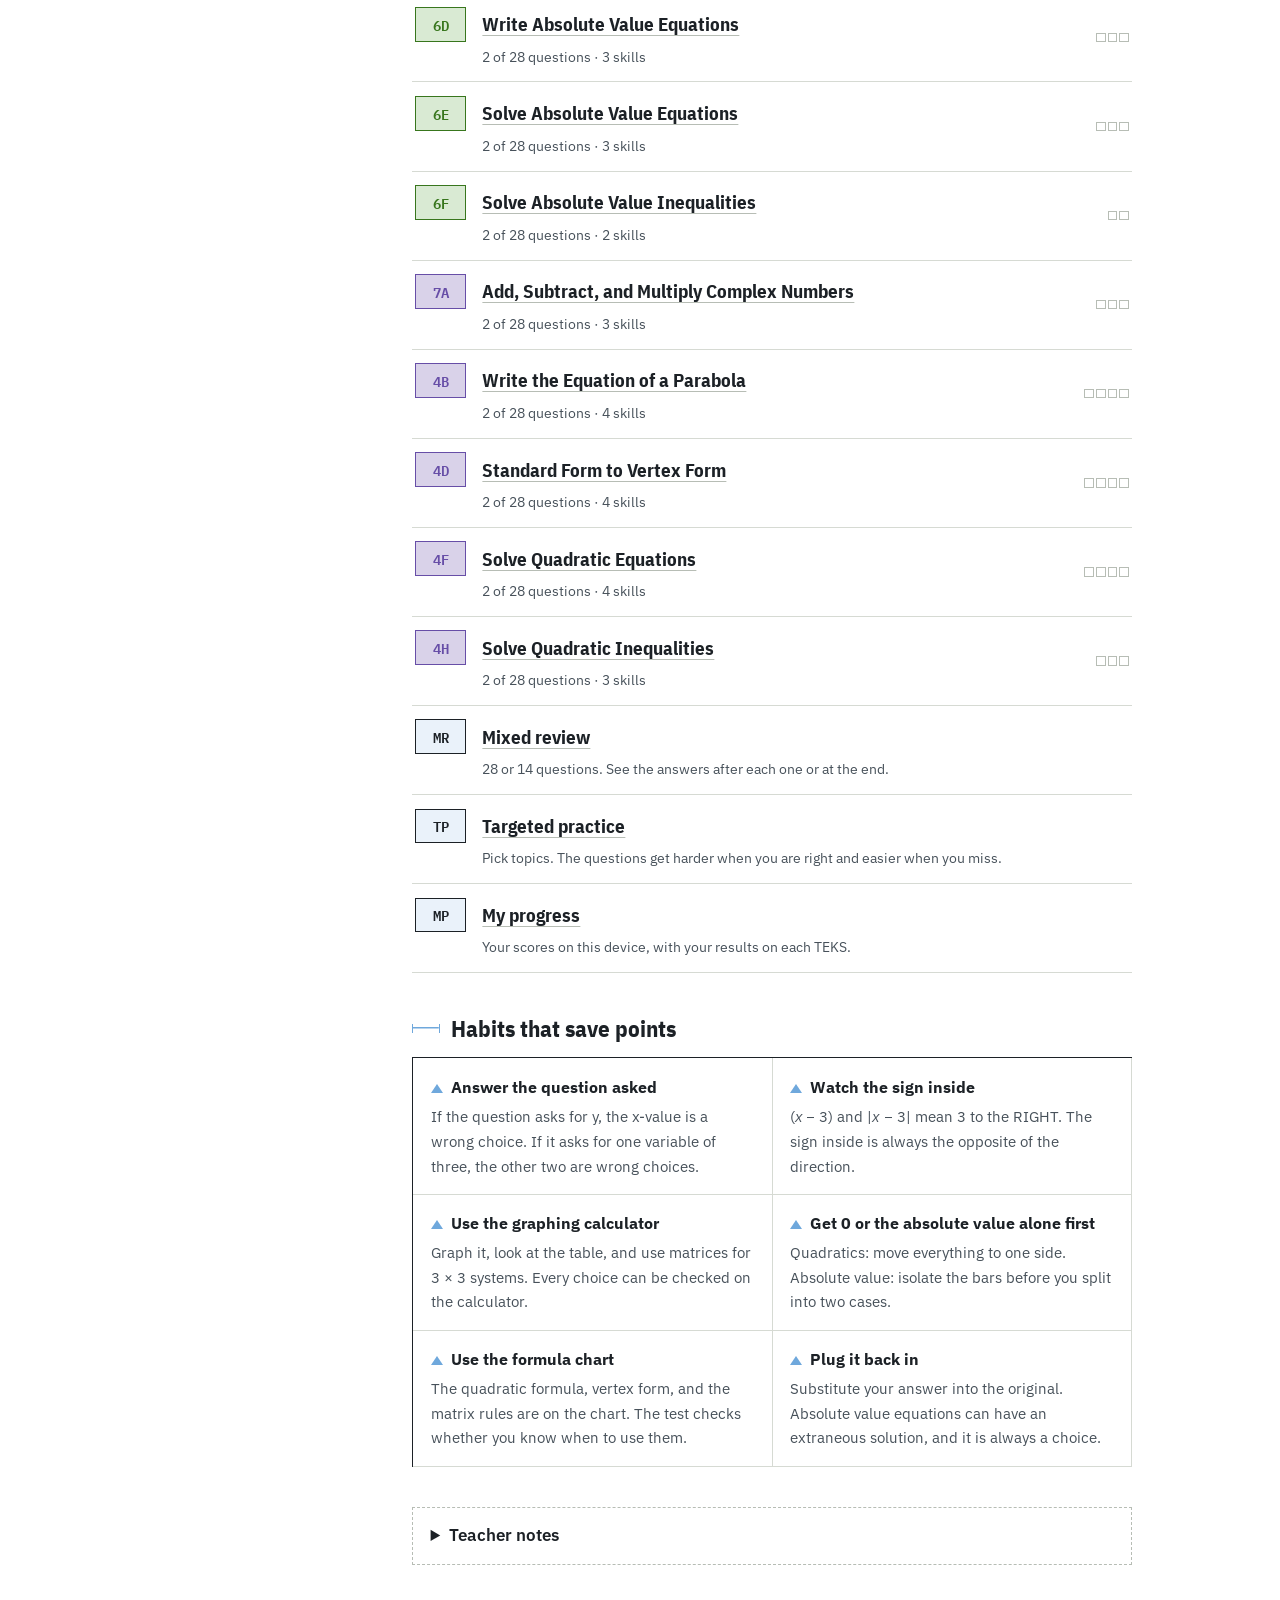
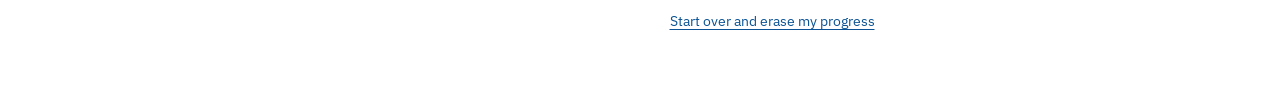
==== commit 564ae2f1: "Algebra 2: Targeted practice and My progress pages (plus answers-at-end option on the mixed review)," ====
--- a/algebra2/index.html
+++ b/algebra2/index.html
@@ -73,6 +73,34 @@
 .mixbtn { flex: none; display: inline-flex; align-items: center; gap: .5rem; border: 1.5px solid var(--ink); background: var(--btn); color: var(--on-btn); font-weight: 600; font-size: .92rem; padding: .45rem .85rem; cursor: pointer; border-radius: 2px; }
 .mixbtn::before { content: ""; width: .5rem; height: .5rem; border: 1.5px solid currentColor; transform: rotate(45deg); }
 .mixbtn[aria-current="page"] { box-shadow: 3px 3px 0 var(--npb); }
+.mixbtn.alt { background: var(--sheet); color: var(--ink); }
+.mixbtn.alt::before { border-radius: 50%; transform: none; }
+.mixbtn.tpbtn::before { display: none; }
+.mixbtn .tri { width: .8rem; height: .72rem; flex: none; fill: none; stroke: currentColor; stroke-width: 1.6; stroke-linejoin: round; }
+.nv.fl::before { content: "⚑"; position: absolute; top: 1px; right: 3px; font-size: .62rem; color: var(--bad); }
+.navkey .k.fl { background: var(--sheet); } .navkey .k.fl::after { content: "⚑"; position: absolute; top: -3px; left: 1px; font-size: .6rem; color: var(--bad); }
+.ladder { display: inline-flex; flex-direction: column; border: 1.5px solid var(--ink); background: var(--sheet); min-width: 8.5rem; }
+.ladder .rung { padding: .3rem .7rem; font-size: .85rem; font-weight: 600; color: var(--muted); border-top: 1px solid var(--rule); }
+.ladder .rung:first-child { border-top: 0; }
+.ladder .rung.below { color: var(--ink-2); }
+.ladder .rung.on { background: var(--btn); color: var(--on-btn); }
+.tphead { display: flex; gap: 1rem; align-items: center; flex-wrap: wrap; margin: .6rem 0 .2rem; }
+.tphead p { flex: 1; min-width: 14rem; margin: 0; }
+.tphead .up { color: var(--ok); } .tphead .down { color: var(--bad); }
+.tpq { margin: 1rem 0 .4rem; }
+.tpsel .chip { gap: .35rem; }
+.tpquick { display: flex; flex-wrap: wrap; gap: .3rem 1.2rem; margin: .1rem 0 .4rem; }
+.tplog { list-style: none; padding: 0; margin: .5rem 0 1rem; border-top: 1px solid var(--rule); font-size: .94rem; }
+.tplog li { display: flex; flex-wrap: wrap; align-items: center; gap: .3rem .8rem; padding: .4rem 0; border-bottom: 1px solid var(--rule); }
+.tplog li > span:first-child { font-family: var(--f-mono); min-width: 1.6rem; color: var(--muted); }
+.tplog li b { margin-left: auto; }
+.tplog li.ok b { color: var(--ok); } .tplog li.no b { color: var(--bad); }
+.history.prog li b:nth-child(2) { color: var(--ink-2); min-width: 2.6rem; }
+.progt td.num { font-family: var(--f-mono); white-space: nowrap; }
+.progt .linkbtn { display: inline-flex; gap: .4rem; align-items: baseline; text-align: left; }
+.pgbar { display: inline-block; width: 7rem; max-width: 30vw; height: .6rem; border: 1px solid var(--ink); background: var(--sheet); vertical-align: middle; }
+.pgbar i { display: block; height: 100%; background: var(--muted); }
+.pgbar.ok i { background: var(--ok); } .pgbar.mid i { background: var(--flag); } .pgbar.no i { background: var(--bad); }
 .tabs { display: flex; gap: 0; overflow-x: auto; scrollbar-width: none; border-top: 1px solid var(--rule); padding: 0 max(8px, env(safe-area-inset-right, 0px)) 0 max(8px, env(safe-area-inset-left, 0px)); }
 .tabs::-webkit-scrollbar { display: none; }
 .grp { display: none; }
@@ -535,6 +563,9 @@
 .hero-fig .pr { fill: var(--main); fill-opacity: .55; }
 .hero-fig .ax { stroke: var(--ink-2); stroke-width: 1.2; }
 .hero-fig .sy { stroke: var(--main-line); stroke-width: 1.6; stroke-dasharray: 5 4; }
+@media (min-width: 1000px) { .tab.xt { display: none; } }
+@media (max-width: 999px) { .mixbtn.alt { display: none; } }
+@media (max-width: 560px) { .mode span { white-space: normal; height: 100%; display: flex; align-items: center; justify-content: center; } }
 </style>
 <link rel="stylesheet" href="../theme.css">
 <script src="../settings.js"></script>
@@ -545,6 +576,8 @@
     <div class="side-top">
       <button class="brand" data-act="go" data-go="home" aria-label="Algebra 2 ACP Prep home"><svg viewBox="0 0 40 40" aria-hidden="true"><path class="ba" d="M4 34 H36 M20 37 V4"/><path class="bp" d="M7 6 Q20 58 33 6"/><circle class="bv" cx="20" cy="32" r="2.6"/></svg><span class="brand-t"><small>Algebra 2</small>ACP Prep</span></button>
       <button class="mixbtn" data-act="go" data-go="mix" data-nav="mix">Mixed Review</button>
+      <button class="mixbtn alt tpbtn" data-act="go" data-go="tp" data-nav="tp"><svg class="tri" viewBox="0 0 14 12.5" aria-hidden="true"><path d="M1.5 1.5 C3 15, 11 15, 12.5 1.5"/></svg>Targeted Practice</button>
+      <button class="mixbtn alt" data-act="go" data-go="prog" data-nav="prog">My Progress</button>
       <a class="mixbtn homelink" href="../index.html"><svg class="hico" viewBox="0 0 20 20" aria-hidden="true"><path d="M3 9.2 10 3l7 6.2M5 7.6V17h3.6v-4.6h2.8V17H15V7.6"/></svg>Home</a>
     </div>
     <nav class="tabs" aria-label="Topics" id="tabs"></nav>
@@ -1796,6 +1829,7 @@
 ];
 TEKS.forEach(t => { t.skills = Object.keys(G.SKILLS).filter(id => G.SKILLS[id].se === t.id); });
 const TEK = {}; TEKS.forEach(t => { TEK[t.code] = t; TEK[t.id] = t; });
+const worth = t => t.extra ? `${t.items} of 30 on the mixed review` : `${t.items} of 28 questions`;
 const ALL = Object.keys(G.SKILLS);
 const HABITS = [
   ['Answer the question asked', 'If the question asks for y, the x-value is a wrong choice. If it asks for one variable of three, the other two are wrong choices.'],
@@ -1929,9 +1963,9 @@
 const skName = sid => { const n = G.SKILLS[sid].name, hard = /\(hardest\)/.test(n); return esc(n.replace(/\s*\((entry|drop-down|select all|hardest)\)/g, '')) + (hard ? ' <span class="hb">Hardest</span>' : ''); };
 const squares = skills => `<span class="sq">${skills.map(s => `<i class="${isDone(s) ? 'on' : ''}" title="${esc(G.SKILLS[s].name)}"></i>`).join('')}</span>`;
 const doneCount = list => list.filter(isDone).length;
-function lastResult() { const r = saved.results; return r && r.length ? r[r.length - 1] : null; }
+function lastResult() { const r = (saved.results || []).filter(x => x.kind !== 'tp'); return r.length ? r[r.length - 1] : null; }
 function lastMark(t) {
-  const L = lastResult(); if (!L || !L.per || !L.per[t.id]) return '';
+  const L = lastResult(); if (!L || !L.per || !L.per[t.id] || !L.per[t.id][1]) return '';
   const [r, n] = L.per[t.id], cls = r === n ? 'ok' : r === 0 ? 'no' : 'mid';
   return `<span class="lastmk ${cls}" title="Last mixed review: ${r} of ${n} right">${r}/${n} last test</span>`;
 }
@@ -1947,7 +1981,7 @@
     <ul class="key">${ORDER.map(k => `<li><i class="c-${k}"></i><b>${STRANDS[k].of}</b>${STRANDS[k].short}</li>`).join('')}</ul>`;
 }
 function mixNote() {
-  const L = lastResult(); if (!L) return '28 or 14 questions, with the answer and steps after each one.';
+  const L = lastResult(); if (!L) return '28 or 14 questions. See the answers after each one or at the end.';
   const top = rankNeed(L.res).weak[0];
   return `Last time: ${L.score} of ${L.n} on ${modeName(L.mode)}${L.secs ? ' in ' + fmtTime(L.secs) : ''}.` + (top ? ` Study first: ${esc(top.t.short)}.` : ' Every one right.');
 }
@@ -1968,8 +2002,8 @@
       <p class="eyebrow">Algebra II Advanced · Semester 1</p>
       <h1>ACP Prep</h1>
       <div class="dimline">28 questions</div>
-      <p class="lede">Start with the mixed review. You see the answer and the steps after every question, and at the end you get a list of what to study first.</p>
-      <div class="hero-row"><button class="btn primary" data-act="go" data-go="mix">Start the mixed review</button></div>
+      <p class="lede">Start with the mixed review. See the answer and the steps after every question, or save them for the end like the real ACP. At the end you get a list of what to study first.</p>
+      <div class="hero-row"><button class="btn primary" data-act="go" data-go="mix">Start the mixed review</button><button class="btn ghost" data-act="go" data-go="tp">Targeted practice</button></div>
       <div class="progress"><p class="lbl"><span>Skills checked off</span><span>${n} / ${ALL.length}</span></p><div class="pbar"><i style="width:${pct}%"></i></div></div>
     </div><div class="hero-fig" aria-hidden="true">${heroSVG()}</div></section>
   <section class="sec"><h2>The test</h2></section>
@@ -1984,15 +2018,20 @@
   <section class="sec"><h2>Topics</h2><p class="fine">Each topic has worked examples and practice. Get 3 right in a row without a hint to check off a skill.</p></section>
   <div class="index">`;
   for (const t of TEKS) {
-    h += `<div class="irow"><span class="code c-${t.strand}">${t.code}</span><button class="ititle" data-act="go" data-go="${t.code}">${t.title}</button><span class="inote">${t.items} of 28 questions · ${t.skills.length} skills</span><div class="iside">${squares(t.skills)}${lastMark(t)}</div></div>`;
-  }
-  h += `<div class="irow"><span class="code mx">MR</span><button class="ititle" data-act="go" data-go="mix">Mixed review</button><span class="inote">${mixNote()}</span><div class="iside"></div></div></div>
+    h += `<div class="irow"><span class="code c-${t.strand}">${t.code}</span><button class="ititle" data-act="go" data-go="${t.code}">${t.title}</button><span class="inote">${worth(t)} · ${t.skills.length} skills</span><div class="iside">${squares(t.skills)}${lastMark(t)}</div></div>`;
+  }
+  h += `<div class="irow"><span class="code mx">MR</span><button class="ititle" data-act="go" data-go="mix">Mixed review</button><span class="inote">${mixNote()}</span><div class="iside"></div></div>
+  <div class="irow"><span class="code mx">TP</span><button class="ititle" data-act="go" data-go="tp">Targeted practice</button><span class="inote">Pick topics. The questions get harder when you are right and easier when you miss.</span><div class="iside"></div></div>
+  <div class="irow"><span class="code mx">MP</span><button class="ititle" data-act="go" data-go="prog">My progress</button><span class="inote">${(saved.results || []).length ? `${saved.results.length} result${saved.results.length === 1 ? '' : 's'} saved on this device, with your score on each TEKS.` : 'Your scores on this device, with your results on each TEKS.'}</span><div class="iside"></div></div></div>
   <section class="sec"><h2>Habits that save points</h2></section>
   <ul class="habits">${HABITS.map(([t, d]) => `<li><h3>${t}</h3><p>${Rp(d)}</p></li>`).join('')}</ul>
   <details class="teacher">
     <summary>Teacher notes</summary>
     <ul>
       <li>Students choose 28 or 14 questions. The 28-question set uses the blueprint’s exact counts: 2 for each of the 14 SEs. The 14-question set has 1 from every SE. Topic codes in the side index are the SEs (4D is 2A.4D).</li>
+      <li>Students choose whether to see answers <b>after each question</b> or <b>at the end</b>. At the end works like the real ACP: they can skip, flag, and change answers, and nothing is graded until they finish. Your Sheet shows “answers at end” in the Difficulty column.</li>
+      <li><b>Targeted practice</b>: students pick topics and 10 or 20 questions. Everyone starts at Medium. Two right in a row without a hint moves them up a level, and a miss moves them down one. Finished sets go to your Sheet too, with “Targeted practice” and the level they ended at in the Difficulty column.</li>
+      <li><b>My progress</b> lists every result saved in the student’s browser (up to 30) and their totals on each TEKS.</li>
       <li>When an SE gets two questions, each comes from a different property the SE names (for 2A.3A, a three-variable word problem and a line-and-parabola graph), so a right answer shows the idea, not one memorized problem type. The full list is under <b>What each SE tests</b> below.</li>
       <li>Students pick Medium, Hard, or Extra hard before they start. <b>Medium</b> is built to the level of the SchoolCity example items: mostly multiple choice, 3 to 6 typed answers, and 1 or 2 of the three hardest types (setting up a matrix equation, finding the mistake in completing the square, and setting up the cases of an absolute value equation). <b>Hard</b> uses multi-step versions, more typed answers, select-all and drop-down items, and at least 2 of the hardest types. <b>Extra hard</b> uses all 3 hardest types and turns most numeric multiple choice into typed entry.</li>
       <li>Students can skip questions and jump to any number in the grid, in any order. Each answer can be checked only once: checking shows right or wrong, why, and the worked steps, and then that question locks. They can finish early; answered but unchecked questions are graded as they are, and blank ones count as missed.</li>
@@ -2084,7 +2123,7 @@
 }
 function tekPage(code) {
   const t = TEK[code], tab = S.tab[code] || 'learn';
-  return `<header class="mod-head"><p class="eyebrow"><span class="tabn c-${t.strand}">${t.code}</span>${t.items} of 28 questions on the ACP</p><h1>${t.title}</h1><p class="why">${Rp(t.why)}</p>
+  return `<header class="mod-head"><p class="eyebrow"><span class="tabn c-${t.strand}">${t.code}</span>${t.extra ? 'Extra topic: 1 of 30 questions on the mixed review (not on the 28-question ACP blueprint)' : t.items + ' of 28 questions on the ACP'}</p><h1>${t.title}</h1><p class="why">${Rp(t.why)}</p>
     <div class="seg" role="tablist"><button role="tab" class="seg-learn" data-act="tab" data-tab="learn" aria-selected="${tab === 'learn'}"><span class="seg-n">01</span>Learn</button><button role="tab" class="seg-prac" data-act="tab" data-tab="practice" aria-selected="${tab === 'practice'}"><span class="seg-n">02</span>Practice ${squares(t.skills)}</button><button class="fcin" data-act="fc" aria-expanded="${S.fc}">Formula chart</button></div></header>
     <div class="mod-body${tab === 'learn' ? ' has-float' : ''}">${tab === 'learn' ? learn(t) : practice(t)}</div>
     ${tab === 'learn' ? `<button class="float-prac" data-act="tab" data-tab="practice">Go to Practice <span aria-hidden="true">→</span></button>` : ''}`;
@@ -2132,12 +2171,12 @@
 }
 const newId = () => Date.now().toString(36).toUpperCase().slice(-6) + Math.random().toString(36).slice(2, 5).toUpperCase();
 const modeName = m => (G.MODES[m || 1] || G.MODES[1]).name;
-function startTest(name, period, mode, len) {
+function startTest(name, period, mode, len, exam) {
   mode = +mode || 1; len = +len === 14 ? 14 : 28;
-  const T = { id: newId(), name, period, mode, len, start: Date.now(), items: buildTest(mode, len), i: 0, flags: [], qt: [], enter: Date.now() };
+  const T = { id: newId(), name, period, mode, len, exam: !!exam, start: Date.now(), items: buildTest(mode, len), i: 0, flags: [], qt: [], enter: Date.now() };
   T.ans = T.items.map(() => null); T.done = T.items.map(() => false); T.ok = T.items.map(() => false); T.st = T.items.map(() => false); T.qt = T.items.map(() => 0);
-  saved.test = T; saved.who = { name, period, mode, len }; save();
-  logEvent({ event: 'start', id: T.id, name, period, mode: modeName(mode), start: new Date(T.start).toISOString(), startLocal: day(T.start) + ' ' + clock(T.start) });
+  saved.test = T; saved.who = { name, period, mode, len, exam: !!exam }; save();
+  logEvent({ event: 'start', id: T.id, name, period, mode: modeName(mode) + (exam ? ', answers at end' : ''), start: new Date(T.start).toISOString(), startLocal: day(T.start) + ' ' + clock(T.start) });
 }
 function tickQ() { const T = saved.test; if (!T) return; const now = Date.now(); T.qt[T.i] = (T.qt[T.i] || 0) + (now - (T.enter || now)) / 1000; T.enter = now; }
 function submitTest() {
@@ -2145,13 +2184,13 @@
   const end = Date.now(), res = T.items.map((p, i) => ({ se: p.se, sid: p.skill, ok: T.done && T.done[i] ? !!T.ok[i] : grade(p, T.ans[i]), t: Math.round(T.qt[i] || 0) }));
   const per = {}; TEKS.forEach(t => { per[t.id] = [0, 0]; }); res.forEach(r => { per[r.se][1]++; if (r.ok) per[r.se][0]++; });
   const score = res.filter(r => r.ok).length;
-  const R = { id: T.id, name: T.name, period: T.period, mode: T.mode || 1, start: T.start, end, secs: Math.round((end - T.start) / 1000), score, n: res.length, per, res };
-  saved.results = (saved.results || []).concat([R]).slice(-8);
+  const R = { id: T.id, name: T.name, period: T.period, mode: T.mode || 1, exam: !!T.exam, start: T.start, end, secs: Math.round((end - T.start) / 1000), score, n: res.length, per, res };
+  saved.results = (saved.results || []).concat([R]).slice(-30);
   saved.lastTest = { id: T.id, items: T.items, ans: T.ans };
   delete saved.test; save();
   S.view = 'mix'; S.sub = false; S.copied = false; S.justDone = R.id;
-  logEvent({ event: 'finish', id: R.id, name: R.name, period: R.period, mode: modeName(R.mode), start: new Date(R.start).toISOString(), end: new Date(end).toISOString(), startLocal: day(R.start) + ' ' + clock(R.start), endLocal: clock(end), secs: R.secs, timeTaken: fmtTime(R.secs), score, total: R.n, pct: Math.round(100 * score / R.n),
-    per: Object.fromEntries(Object.entries(per).map(([k, v]) => [k, `${v[0]}/${v[1]}`])), missed: res.map((r, i) => r.ok ? null : `Q${i + 1} ${r.se}`).filter(Boolean).join(', ') });
+  logEvent({ event: 'finish', id: R.id, name: R.name, period: R.period, mode: modeName(R.mode) + (R.exam ? ', answers at end' : ''), start: new Date(R.start).toISOString(), end: new Date(end).toISOString(), startLocal: day(R.start) + ' ' + clock(R.start), endLocal: clock(end), secs: R.secs, timeTaken: fmtTime(R.secs), score, total: R.n, pct: Math.round(100 * score / R.n),
+    per: Object.fromEntries(Object.entries(per).filter(([, v]) => v[1]).map(([k, v]) => [k, `${v[0]}/${v[1]}`])), missed: res.map((r, i) => r.ok ? null : `Q${i + 1} ${r.se}`).filter(Boolean).join(', ') });
 }
 
 /* ---------- logging to the teacher's Google Sheet ---------- */
@@ -2185,15 +2224,15 @@
 }
 function recordHTML(R) {
   const pct = Math.round(100 * R.score / R.n);
-  return `<section class="record" aria-label="Completion record"><div class="record-h"><h2>Mixed review complete</h2><span class="mode-tag m${R.mode || 1}">${modeName(R.mode)}</span></div>
+  return `<section class="record" aria-label="Completion record"><div class="record-h"><h2>Mixed review complete</h2><span class="mode-tag m${R.mode || 1}">${modeName(R.mode)}</span>${R.exam ? '<span class="mode-tag">Answers at end</span>' : ''}</div>
     <dl class="tblock"><div class="big"><dt>Score</dt><dd>${R.score} <small>of ${R.n} · ${pct}%</small></dd></div>
-    <div><dt>Student</dt><dd>${esc(R.name)}</dd></div><div><dt>Period</dt><dd>${esc(R.period)}</dd></div><div><dt>Date</dt><dd>${day(R.start)}</dd></div>
+    <div><dt>Student</dt><dd>${esc(R.name)}</dd></div><div><dt>${esc(CLASS_LABEL)}</dt><dd>${esc(R.period)}</dd></div><div><dt>Date</dt><dd>${day(R.start)}</dd></div>
     <div><dt>Started</dt><dd>${clock(R.start)}</dd></div><div><dt>Finished</dt><dd>${clock(R.end)}</dd></div><div><dt>Time taken</dt><dd>${fmtTime(R.secs)}</dd></div><div class="aid-row"><dt>Attempt ID</dt><dd class="aid">${esc(R.id)}</dd></div></dl>
     <div class="record-f"><p class="logline" id="logline">${logLine(R.id)}</p><button class="btn ghost sm" data-act="copy">${S.copied ? '✓ Copied' : 'Copy my results'}</button></div></section>`;
 }
 function resultText(R) {
   const { weak } = rankNeed(R.res);
-  return `Algebra 2 ACP mixed review (${modeName(R.mode)}) | ${R.name} | ${R.period} | ${day(R.start)} | Started ${clock(R.start)} | Finished ${clock(R.end)} | Time ${fmtTime(R.secs)} | Score ${R.score}/${R.n} (${Math.round(100 * R.score / R.n)}%) | Study first: ${weak.slice(0, 3).map(g => g.t.id).join(', ') || 'none'} | Attempt ${R.id}`;
+  return `Algebra 2 ACP mixed review (${R.n} questions, ${modeName(R.mode)}${R.exam ? ', answers at end' : ''}) | ${R.name} | ${R.period} | ${day(R.start)} | Started ${clock(R.start)} | Finished ${clock(R.end)} | Time ${fmtTime(R.secs)} | Score ${R.score}/${R.n} (${Math.round(100 * R.score / R.n)}%) | Study first: ${weak.slice(0, 3).map(g => g.t.id).join(', ') || 'none'} | Attempt ${R.id}`;
 }
 function report(R) {
   const { weak, strong } = rankNeed(R.res), N = R.n, right = R.score;
@@ -2210,7 +2249,7 @@
       const tag = k === 0 ? 'Study first' : k === 1 ? 'Study next' : 'Then';
       const marks = g.qs.map(q => `<i class="${q.ok ? 'ok' : 'no'}" title="Question ${q.i + 1}: ${q.ok ? 'right' : 'missed'}"></i>`).join('');
       h += `<li class="r${Math.min(k + 1, 3)}"><div class="need-top"><span class="need-rank">${k + 1}</span><div><p class="need-tag">${tag}</p>
-        <h3><span class="tabn c-${g.t.strand}">${g.t.code}</span>${g.t.title}</h3><p class="need-stat">Missed ${g.miss} of ${g.qs.length} · worth ${g.t.items} of the 28 ACP questions</p></div>
+        <h3><span class="tabn c-${g.t.strand}">${g.t.code}</span>${g.t.title}</h3><p class="need-stat">Missed ${g.miss} of ${g.qs.length} · ${g.t.extra ? '1 of the 30 mixed review questions (extra topic)' : `worth ${g.t.items} of the 28 ACP questions`}</p></div>
         <span class="qm" role="img" aria-label="${g.qs.length - g.miss} right, ${g.miss} missed">${marks}</span></div>
         <div class="chips"><button class="btn ghost sm" data-act="learn" data-code="${g.t.code}">Review the lesson</button>${g.skills.map(sid => `<button class="chip" data-act="drill" data-skill="${sid}">Practice: ${skName(sid)}</button>`).join('')}</div></li>`;
     });
@@ -2228,8 +2267,8 @@
   }).join('')}</details>`;
 }
 function historyHTML() {
-  const rs = (saved.results || []).slice().reverse(); if (rs.length < 2) return '';
-  return `<h2 class="last-h">Your mixed reviews on this device</h2><ul class="history">${rs.map(r => `<li><b>${r.score}/${r.n}</b><span>${modeName(r.mode)}</span><span>${day(r.start)}, ${clock(r.start)}</span><span>${fmtTime(r.secs)}</span><span>${esc(r.name)}</span></li>`).join('')}</ul>`;
+  const rs = (saved.results || []).slice().reverse(); if (rs.length < 2) return `<p class="fine"><button class="linkbtn" data-act="go" data-go="prog">See all my scores on this device</button></p>`;
+  return `<h2 class="last-h">Your recent results on this device</h2><ul class="history">${rs.slice(0, 5).map(r => `<li><b>${r.score}/${r.n}</b><span>${esc(kindLabel(r))}</span><span>${day(r.start)}, ${clock(r.start)}</span><span>${fmtTime(r.secs)}</span></li>`).join('')}</ul><p class="fine"><button class="linkbtn" data-act="go" data-go="prog">See all my scores and my results on each TEKS</button></p>`;
 }
 function signIn() {
   const w = saved.who || {};
@@ -2238,20 +2277,39 @@
     <div class="field"><label for="st-last">First 3 letters of your last name</label><input id="st-last" name="last3" type="text" maxlength="3" value="${esc((w.name || '').split(' ')[1] || '')}" placeholder="e.g. Gar" autocomplete="off" autocapitalize="words" spellcheck="false"></div></div>
     <div class="field"><label for="st-per">${esc(CLASS_LABEL)}</label><select id="st-per" name="period">${PRESET ? '' : '<option value="">Choose your class</option>'}${PERIODS.map(p => `<option${(PERIODS.includes(w.period) ? w.period : PRESET) === p ? ' selected' : ''}>${esc(p)}</option>`).join('')}</select></div>
     <fieldset class="modes"><legend>Length</legend><div class="mode-row">${LENS.map(n => `<label class="mode"><input type="radio" name="len" value="${n}"${(+w.len || 28) === n ? ' checked' : ''}><span>${n} questions</span></label>`).join('')}</div></fieldset>
+    <fieldset class="modes"><legend>When do you want to see the answers?</legend><div class="mode-row">${[[0, 'After each question'], [1, 'At the end, like the ACP']].map(([v, l]) => `<label class="mode"><input type="radio" name="when" value="${v}"${(w.exam ? 1 : 0) === v ? ' checked' : ''}><span>${l}</span></label>`).join('')}</div></fieldset>
     <fieldset class="modes"><legend>Difficulty</legend><div class="mode-row">${[1, 2, 3].map(m => `<label class="mode"><input type="radio" name="mode" value="${m}"${(+w.mode || 1) === m ? ' checked' : ''}><span>${G.MODES[m].name}</span></label>`).join('')}</div></fieldset>
     ${S.signErr ? `<p class="err" role="alert">${S.signErr}</p>` : ''}
     <div><button class="btn primary" type="button" data-act="signin">Start</button></div></form>`;
 }
 /* next question that has not been checked, searching forward from i and wrapping around; -1 when all are checked */
 function nextOpen(T, i) { const n = T.items.length; for (let k = 1; k <= n; k++) { const j = (i + k) % n; if (!T.done[j]) return j; } return -1; }
+function examPage() {
+  const T = saved.test, n = T.items.length, p = T.items[T.i];
+  T.flags = T.flags || [];
+  const nAns = T.items.filter((q, i) => answered(q, T.ans[i])).length, blank = n - nAns, nFlag = T.items.filter((q, i) => T.flags[i]).length;
+  let h = `<header class="mod-head"><p class="eyebrow">Mixed review · answers at the end</p>
+    <div class="tstat"><span class="who">${esc(T.name)} · ${esc(T.period)}</span><span class="mode-tag m${T.mode || 1}">${modeName(T.mode)}</span><span class="timer" id="timer" aria-label="Time so far">${S.hideTimer ? 'Timer hidden' : fmtTime((Date.now() - T.start) / 1000)}</span><button class="linkbtn" data-act="timer">${S.hideTimer ? 'Show timer' : 'Hide timer'}</button><span class="runscore">${nAns} of ${n} answered</span><button class="btn ghost sm fcin" data-act="fc" aria-expanded="${S.fc}">Formula chart</button></div>
+    <nav class="navgrid" aria-label="Questions. Tap a number to jump to it." style="--cols:14;--colsm:7">${T.items.map((q, i) => { const has = answered(q, T.ans[i]); const cls = (i === T.i ? ' cur' : '') + (has ? ' ans' : '') + (T.flags[i] ? ' fl' : ''); return `<button class="nv${cls}" data-act="goto" data-i="${i}" aria-label="Question ${i + 1}${has ? ', answered' : ', not answered'}${T.flags[i] ? ', flagged' : ''}"${i === T.i ? ' aria-current="step"' : ''}>${i + 1}</button>`; }).join('')}</nav>
+    <p class="navkey fine"><span class="k ans"></span>answered <span class="k"></span>not answered <span class="k fl"></span>flagged</p></header>`;
+  h += `<article class="card prob" id="card"><div class="card-top"><p class="eyebrow">Question ${T.i + 1} of ${n}</p><span class="fmt">${FMT[p.type]}</span></div>${itemHTML(p, { a: T.ans[T.i], done: false }, 'test')}`;
+  h += `<p class="once fine">Like the real ACP, you see what you got right after you finish. You can change any answer until then.</p>`;
+  h += `<div class="tnav"><button class="btn ghost" data-act="tprev"${T.i === 0 ? ' disabled' : ''}>Previous</button><div class="grp2"><button class="btn ghost" data-act="tflag" aria-pressed="${!!T.flags[T.i]}">${T.flags[T.i] ? '⚑ Flagged' : 'Flag for review'}</button>${T.i < n - 1 ? '<button class="btn primary" data-act="tgo">Next question</button>' : '<button class="btn primary" data-act="fin-arm">Finish the test</button>'}</div></div></article>`;
+  h += S.armFinish
+    ? `<div class="finish-arm" id="finarm"><p><b>Finish and see your results?</b> ${blank ? `${blank} question${blank === 1 ? ' is' : 's are'} blank and will count as missed. ` : 'Every question has an answer. '}${nFlag ? `${nFlag} flagged.` : ''}</p><div class="reset-row"><button class="btn primary sm" data-act="finish">Finish and see results</button><button class="btn ghost sm" data-act="fin-no">Keep working</button></div></div>`
+    : `<p class="fine center"><button class="linkbtn" data-act="fin-arm">Finish the test</button> · ${blank} not answered${nFlag ? ` · ${nFlag} flagged` : ''}</p>`;
+  h += '<p class="fine center keys">Keys: A to D to pick, Enter for the next question.</p>';
+  return h;
+}
 function testPage() {
   const T = saved.test, n = T.items.length;
+  if (T.exam) return examPage();
   if (!T.done) { T.done = T.items.map(() => false); T.ok = T.items.map(() => false); T.st = T.items.map(() => false); }
   const p = T.items[T.i], done = !!T.done[T.i], nxt = nextOpen(T, T.i), left = T.done.filter(d => !d).length;
   const nDone = T.done.filter(Boolean).length, nOk = T.done.filter((d, i) => d && T.ok[i]).length;
   let h = `<header class="mod-head"><p class="eyebrow">Mixed review</p>
     <div class="tstat"><span class="who">${esc(T.name)} · ${esc(T.period)}</span><span class="mode-tag m${T.mode || 1}">${modeName(T.mode)}</span><span class="timer" id="timer" aria-label="Time so far">${S.hideTimer ? 'Timer hidden' : fmtTime((Date.now() - T.start) / 1000)}</span><button class="linkbtn" data-act="timer">${S.hideTimer ? 'Show timer' : 'Hide timer'}</button><span class="runscore">${nOk} of ${nDone} right</span><button class="btn ghost sm fcin" data-act="fc" aria-expanded="${S.fc}">Formula chart</button></div>
-    <nav class="navgrid" aria-label="Questions. Tap a number to jump to it." style="--cols:${n === 15 ? 15 : 14};--colsm:${n === 15 ? 8 : 10}">${T.items.map((q, i) => { const has = !T.done[i] && answered(q, T.ans[i]); const cls = (i === T.i ? ' cur' : '') + (T.done[i] ? (T.ok[i] ? ' ok' : ' no') : has ? ' ans' : ''); return `<button class="nv${cls}" data-act="goto" data-i="${i}" aria-label="Question ${i + 1}${T.done[i] ? (T.ok[i] ? ', right' : ', missed') : has ? ', answered, not checked' : ', not answered'}"${i === T.i ? ' aria-current="step"' : ''}>${i + 1}</button>`; }).join('')}</nav>
+    <nav class="navgrid" aria-label="Questions. Tap a number to jump to it." style="--cols:14;--colsm:7">${T.items.map((q, i) => { const has = !T.done[i] && answered(q, T.ans[i]); const cls = (i === T.i ? ' cur' : '') + (T.done[i] ? (T.ok[i] ? ' ok' : ' no') : has ? ' ans' : ''); return `<button class="nv${cls}" data-act="goto" data-i="${i}" aria-label="Question ${i + 1}${T.done[i] ? (T.ok[i] ? ', right' : ', missed') : has ? ', answered, not checked' : ', not answered'}"${i === T.i ? ' aria-current="step"' : ''}>${i + 1}</button>`; }).join('')}</nav>
     <p class="navkey fine"><span class="k ok"></span>right <span class="k no"></span>missed <span class="k ans"></span>answered, not checked <span class="k"></span>not answered</p></header>`;
   h += `<article class="card prob" id="card"><div class="card-top"><p class="eyebrow">Question ${T.i + 1} of ${n}</p><span class="fmt">${FMT[p.type]}</span></div>${itemHTML(p, { a: T.ans[T.i], done }, done ? 'review' : 'test')}`;
   if (!done) {
@@ -2279,11 +2337,126 @@
   const L = lastResult(), just = L && S.justDone === L.id;
   let h = '<header class="mod-head"><p class="eyebrow">ACP practice</p><h1>Mixed review</h1>';
   if (just) return h + '</header>' + recordHTML(L) + report(L) + reviewHTML(L) + `<div class="next-row start"><button class="btn primary" data-act="again">Take another set</button></div>` + historyHTML();
-  h += `<p class="why">Questions like the real ACP. Skip around in any order. Check each answer once to see if you got it right and how to solve it. When you finish, you get a list of what to study first.</p></header>`;
+  h += `<p class="why">Questions like the real ACP. Skip around in any order. Choose to check each answer as you go, or to see everything at the end like the real test. When you finish, you get a list of what to study first.</p></header>`;
   h += signIn();
   if (L) h += `<h2 class="last-h">Your last result${L.start ? `, ${day(L.start)}` : ''}</h2>` + recordHTML(L) + report(L) + reviewHTML(L) + historyHTML();
   return h;
 }
+/* ---------- targeted practice: pick topics, the level moves with you ---------- */
+const TP_LV = [1, 2, 3];
+const tpActive = () => !!(saved.tp && !saved.tp.fin);
+function tpPick(T) {
+  const code = T.order[T.i % T.order.length], t = TEK[code];
+  const [id, f] = pickTek(t, 1, G.MODES[T.lv].fac, T.lv)[0] || [t.skills[0], null];
+  T.P = { p: G.generate(id, T.lv, f), a: null, done: false, hint: false, steps: false, lv: T.lv };
+}
+function tpStart(name, period, codes, n) {
+  const order = []; while (order.length < n) order.push(...G.shuffle(codes));
+  const T = { id: newId(), kind: 'tp', name, period, codes, n, order: order.slice(0, n), lv: 1, up: 0, top: 1, i: 0, log: [], start: Date.now() };
+  tpPick(T); saved.tp = T; saved.who = Object.assign({}, saved.who, { name, period }); saved.tpCodes = codes; saved.tpN = n; save();
+  logEvent({ event: 'start', id: T.id, name, period, mode: 'Targeted practice', start: new Date(T.start).toISOString(), startLocal: day(T.start) + ' ' + clock(T.start) });
+}
+function tpAfterCheck(ok) {
+  const T = saved.tp, P = T.P;
+  T.log.push({ se: P.p.se, sid: P.p.skill, ok, lv: P.lv, h: !!P.hint });
+  if (ok && !P.hint) { T.up++; if (T.up >= 2 && T.lv < 3) { T.lv++; T.up = 0; T.moved = 'up'; } else T.moved = ''; }
+  else if (!ok) { T.up = 0; if (T.lv > 1) { T.lv--; T.moved = 'down'; } else T.moved = ''; }
+  else T.moved = '';
+  T.top = Math.max(T.top, T.lv); save();
+}
+function tpNext() {
+  const T = saved.tp; if (!T) return;
+  T.i++; T.moved = '';
+  if (T.i >= T.n) return tpFinish();
+  tpPick(T); save(); render(true);
+}
+function tpFinish() {
+  const T = saved.tp; if (!T) return;
+  const end = Date.now(), res = T.log.map(x => ({ se: x.se, sid: x.sid, ok: x.ok, t: 0 }));
+  const per = {}; TEKS.forEach(t => { per[t.id] = [0, 0]; }); res.forEach(r => { per[r.se][1]++; if (r.ok) per[r.se][0]++; });
+  const score = res.filter(r => r.ok).length;
+  const R = { id: T.id, kind: 'tp', name: T.name, period: T.period, mode: T.lv, top: T.top, start: T.start, end, secs: Math.round((end - T.start) / 1000), score, n: res.length, per, res };
+  saved.results = (saved.results || []).concat([R]).slice(-30);
+  T.fin = R.id; save(); S.copied = false;
+  if (res.length) logEvent({ event: 'finish', id: R.id, name: R.name, period: R.period, mode: `Targeted practice, ended at ${modeName(T.lv)}`, start: new Date(R.start).toISOString(), end: new Date(end).toISOString(), startLocal: day(R.start) + ' ' + clock(R.start), endLocal: clock(end), secs: R.secs, timeTaken: fmtTime(R.secs), score, total: R.n, pct: Math.round(100 * score / R.n),
+    per: Object.fromEntries(Object.entries(per).filter(([, v]) => v[1]).map(([k, v]) => [k, `${v[0]}/${v[1]}`])), missed: res.map((r, i) => r.ok ? null : `Q${i + 1} ${r.se}`).filter(Boolean).join(', ') });
+  render(true);
+}
+function ladderHTML(lv) {
+  return `<div class="ladder" role="img" aria-label="Level ${lv} of 3: ${modeName(lv)}">${[3, 2, 1].map(l => `<span class="rung${l === lv ? ' on' : ''}${l < lv ? ' below' : ''}">${modeName(l)}</span>`).join('')}</div>`;
+}
+function tpSetup() {
+  const w = saved.who || {}, L = lastResult(), sel = new Set(S.tpSel || saved.tpCodes || TEKS.map(t => t.code)), n0 = S.tpN || saved.tpN || 20;
+  S.tpSel = [...sel];
+  const weak = L ? rankNeed(L.res).weak.map(g => g.t.code) : [];
+  let h = `<form class="signin card" id="tpform" autocomplete="off" novalidate>
+    <div class="namerow"><div class="field"><label for="st-first">First 3 letters of your first name</label><input id="st-first" type="text" maxlength="3" value="${esc((w.name || '').split(' ')[0] || '')}" placeholder="e.g. Mar" autocomplete="off" spellcheck="false"></div>
+    <div class="field"><label for="st-last">First 3 letters of your last name</label><input id="st-last" type="text" maxlength="3" value="${esc((w.name || '').split(' ')[1] || '')}" placeholder="e.g. Gar" autocomplete="off" spellcheck="false"></div></div>
+    <div class="field"><label for="st-per">${esc(CLASS_LABEL)}</label><select id="st-per">${PRESET ? '' : '<option value="">Choose your class</option>'}${PERIODS.map(p => `<option${(PERIODS.includes(w.period) ? w.period : PRESET) === p ? ' selected' : ''}>${esc(p)}</option>`).join('')}</select></div>
+    <fieldset class="modes"><legend>Topics</legend><div class="chips tpsel">${ORDER.flatMap(k => TEKS.filter(t => t.strand === k)).map(t => `<button type="button" class="chip" data-act="tptog" data-code="${t.code}" aria-pressed="${sel.has(t.code)}"><span class="tabn c-${t.strand}">${t.code}</span>${esc(t.short)}</button>`).join('')}</div>
+      <div class="tpquick"><button type="button" class="linkbtn" data-act="tpall">All topics</button><button type="button" class="linkbtn" data-act="tpnone">Clear</button>${weak.length ? `<button type="button" class="linkbtn" data-act="tpweak">The topics I missed on my last mixed review</button>` : ''}</div></fieldset>
+    <fieldset class="modes"><legend>Length</legend><div class="mode-row">${[10, 20].map(n => `<label class="mode"><input type="radio" name="tplen" value="${n}"${n0 === n ? ' checked' : ''}><span>${n} questions</span></label>`).join('')}</div></fieldset>
+    ${S.signErr ? `<p class="err" role="alert">${S.signErr}</p>` : ''}
+    <div><button class="btn primary" type="button" data-act="tpstart">Start targeted practice</button></div></form>`;
+  return h;
+}
+function tpPage() {
+  let h = '<header class="mod-head"><p class="eyebrow">Practice</p><h1>Targeted practice</h1>';
+  const T = saved.tp;
+  if (T && T.fin) {
+    const R = (saved.results || []).find(r => r.id === T.fin);
+    if (R && S.tpShow !== false) {
+      h += '</header>' + tpResult(R, T);
+      return h;
+    }
+  }
+  if (!tpActive()) {
+    h += `<p class="why">Pick the topics you want. Questions start at Medium. Get 2 right in a row without a hint and the next question moves up a level. Miss one and it moves down a level. You see the answer and the steps after every question.</p></header>`;
+    return h + tpSetup();
+  }
+  const P = T.P, right = T.log.filter(x => x.ok).length;
+  h += `<div class="tstat"><span class="who">${esc(T.name)} · ${esc(T.period)}</span><span class="runscore">${right} of ${T.log.length} right</span><button class="btn ghost sm fcin" data-act="fc" aria-expanded="${S.fc}">Formula chart</button></div>
+    <div class="tphead">${ladderHTML(P.lv)}<p class="fine">${T.moved === 'up' && !P.done ? '<b class="up">Level up.</b> ' : T.moved === 'down' && !P.done ? '<b class="down">Back down one level.</b> ' : ''}${P.lv < 3 ? `${T.up === 1 ? 'One more right without a hint moves you up.' : 'Two right in a row without a hint moves you up a level.'}` : 'You are at the top level. Keep it going.'} A miss moves you down one.</p></div></header>`;
+  h += `<p class="eyebrow tpq">Question ${T.i + 1} of ${T.n}</p><div id="card">${pracCard(P).replace('data-act="next">Next problem', `data-act="next">${T.i + 1 >= T.n ? 'See my results' : 'Next question'}`)}</div>`;
+  h += `<p class="fine center"><button class="linkbtn" data-act="tpend">End now and see my results</button></p>`;
+  return h;
+}
+function tpResult(R, T) {
+  const pct = R.n ? Math.round(100 * R.score / R.n) : 0;
+  let h = `<section class="record" aria-label="Targeted practice record"><div class="record-h"><h2>Targeted practice complete</h2><span class="mode-tag m${R.mode}">Ended at ${modeName(R.mode)}</span></div>
+    <dl class="tblock"><div class="big"><dt>Score</dt><dd>${R.score} <small>of ${R.n} · ${pct}%</small></dd></div>
+    <div><dt>Student</dt><dd>${esc(R.name)}</dd></div><div><dt>${esc(CLASS_LABEL)}</dt><dd>${esc(R.period)}</dd></div><div><dt>Date</dt><dd>${day(R.start)}</dd></div>
+    <div><dt>Highest level</dt><dd>${modeName(R.top)}</dd></div><div><dt>Time taken</dt><dd>${fmtTime(R.secs)}</dd></div><div class="aid-row"><dt>Attempt ID</dt><dd class="aid">${esc(R.id)}</dd></div></dl>
+    <div class="record-f"><p class="logline" id="logline">${logLine(R.id)}</p></div></section>`;
+  h += `<h2 class="last-h">Each question</h2><ol class="tplog">${T.log.map((x, i) => `<li class="${x.ok ? 'ok' : 'no'}"><span>${i + 1}</span><span class="tabn c-${TEK[x.se].strand}">${TEK[x.se].code}</span><span>${skName(x.sid)}</span><span class="mode-tag m${x.lv}">${modeName(x.lv)}</span><b>${x.ok ? '✓ Right' : '✗ Missed'}${x.h ? ' · hint' : ''}</b></li>`).join('')}</ol>`;
+  h += report(R);
+  h += `<div class="next-row start"><button class="btn primary" data-act="tpagain">Practice the same topics again</button><button class="btn ghost" data-act="tpnew">Choose different topics</button><button class="btn ghost" data-act="go" data-go="prog">See all my scores</button></div>`;
+  return h;
+}
+
+/* ---------- my progress: every result saved on this device ---------- */
+function kindLabel(r) {
+  if (r.kind === 'tp') return `Targeted practice, ended at ${modeName(r.mode)}`;
+  return `Mixed review, ${r.n} questions, ${modeName(r.mode)}${r.exam ? ', answers at the end' : ''}`;
+}
+function progPage() {
+  const rs = (saved.results || []).slice().reverse();
+  let h = `<header class="mod-head"><p class="eyebrow">Saved on this device</p><h1>My progress</h1><p class="why">Every mixed review and targeted practice you finish in this browser is listed here, newest first, with your results on each TEKS.</p></header>`;
+  if (!rs.length) return h + `<div class="card"><p>No results yet. Take a mixed review or a targeted practice and your scores show up here.</p><div class="next-row start"><button class="btn primary" data-act="go" data-go="mix">Start a mixed review</button><button class="btn ghost" data-act="go" data-go="tp">Targeted practice</button></div></div>`;
+  h += `<h2 class="last-h">Your scores</h2><ul class="history prog">${rs.map(r => `<li><b>${r.score}/${r.n}</b><b>${Math.round(100 * r.score / Math.max(1, r.n))}%</b><span>${esc(kindLabel(r))}</span><span>${day(r.start)}, ${clock(r.start)}</span><span>${fmtTime(r.secs)}</span></li>`).join('')}</ul>`;
+  const rows = ORDER.flatMap(k => TEKS.filter(t => t.strand === k)).map(t => {
+    let rr = 0, nn = 0, last = null;
+    rs.slice().reverse().forEach(r => { const v = r.per && r.per[t.id]; if (v && v[1]) { rr += v[0]; nn += v[1]; last = v; } });
+    return { t, rr, nn, last };
+  });
+  h += `<h2 class="last-h">By TEKS, all attempts together</h2><div class="tbl"><table class="words progt"><thead><tr><th>TEKS</th><th>Right</th><th></th><th>Most recent</th><th>Skills checked off</th></tr></thead><tbody>${rows.map(({ t, rr, nn, last }) => {
+    const p = nn ? rr / nn : 0, cls = !nn ? '' : p >= 0.8 ? 'ok' : p >= 0.5 ? 'mid' : 'no';
+    return `<tr><td><button class="linkbtn" data-act="go" data-go="${t.code}"><span class="tabn c-${t.strand}">${t.code}</span>${esc(t.short)}</button></td><td class="num">${nn ? `${rr}/${nn}` : '–'}</td><td><span class="pgbar ${cls}"><i style="width:${Math.round(100 * p)}%"></i></span></td><td class="num">${last ? `${last[0]}/${last[1]}` : '–'}</td><td class="num">${doneCount(t.skills)}/${t.skills.length}</td></tr>`;
+  }).join('')}</tbody></table></div>
+  <p class="fine">Scores are saved only in this browser on this device. Clearing your browser data, or <b>Start over</b> on the home page, erases them.</p>`;
+  return h;
+}
+
 /* ---------- formula chart ---------- */
 function cenFig() { // a median cut into thirds by the centroid
   const F = new G.Fig(), y = 40, x0 = 6, x1 = 246, t = (x1 - x0) / 3, xg = x0 + 2 * t;
@@ -2310,7 +2483,7 @@
 /* ---------- render ---------- */
 function renderTabs() {
   const nav = document.getElementById('tabs'); if (!nav) return;
-  let h = ``;
+  let h = `<button class="tab xt" data-act="go" data-go="tp" data-nav="tp"><span class="tt">Targeted Practice</span></button><button class="tab xt" data-act="go" data-go="prog" data-nav="prog"><span class="tt">My Progress</span></button>`;
   for (const k of ORDER) {
     h += `<p class="grp c-${k}">${STRANDS[k].short}</p>`;
     h += TEKS.filter(t => t.strand === k).map(t => { const all = doneCount(t.skills) === t.skills.length; return `<button class="tab c-${t.strand}" data-act="go" data-go="${t.code}" data-nav="${t.code}" title="${esc(t.title)}"><span class="n">${t.code}</span><span class="tt">${t.short}</span>${all ? '<span class="tck" aria-label="all skills checked off">✓</span>' : ''}</button>`; }).join('');
@@ -2328,17 +2501,18 @@
 }
 function render(scrollTop) {
   renderTabs(); fitTop();
-  app.innerHTML = (S.view === 'home' ? home() : S.view === 'mix' ? mixPage() : TEK[S.view] ? tekPage(S.view) : home()) + drawer();
+  app.innerHTML = (S.view === 'home' ? home() : S.view === 'mix' ? mixPage() : S.view === 'tp' ? tpPage() : S.view === 'prog' ? progPage() : TEK[S.view] ? tekPage(S.view) : home()) + drawer();
   if (scrollTop) window.scrollTo(0, 0);
 }
 function current() {
   if (S.view === 'mix' && saved.test) return { T: saved.test, test: true };
+  if (S.view === 'tp' && tpActive()) return { P: saved.tp.P, tp: true };
   const t = TEK[S.view]; if (t && S.tab[t.code] === 'practice') return { P: S.prac[t.code], code: t.code };
   return null;
 }
 function refreshCard() {
   const c = current(); if (!c) return render();
-  if (c.test) return render();
+  if (c.test || c.tp) return render();
   document.getElementById('card').innerHTML = pracCard(c.P);
   const st = document.getElementById('streak'); if (st) st.innerHTML = streakLine(c.P, TEK[c.code]);
   document.querySelectorAll('.chip[data-skill]').forEach(b => { const s = b.dataset.skill; if (s !== 'mix') b.innerHTML = skName(s) + dots(s); });
@@ -2352,11 +2526,13 @@
   P.done = true; st.t++;
   if (ok) { st.r++; if (!P.hint) st.s++; P.steps = true; } else st.s = 0;
   if (st.s >= 3) st.d = true;
+  if (c.tp) tpAfterCheck(ok);
   save(); if (st.d) renderTabs(); refreshCard();
   const fb = document.querySelector('.fb'); if (fb) fb.scrollIntoView({ block: 'nearest', behavior: matchMedia('(prefers-reduced-motion: reduce)').matches ? 'auto' : 'smooth' });
 }
 function nextProblem() {
   const c = current(); if (!c || c.test) return;
+  if (c.tp) return tpNext();
   newProblem(c.P, c.code); refreshCard();
   const card = document.getElementById('card'); if (card && card.getBoundingClientRect().top < 0) card.scrollIntoView({ block: 'start' });
 }
@@ -2369,8 +2545,9 @@
 function testNext() { const T = saved.test; if (!T) return; const j = nextOpen(T, T.i); if (j === -1) { submitTest(); render(true); return; } gotoQ(j); window.scrollTo(0, 0); }
 function testSkip() { const T = saved.test; if (!T || T.done[T.i]) return; const j = nextOpen(T, T.i); if (j >= 0) { gotoQ(j); window.scrollTo(0, 0); } }
 function gotoQ(i) { const T = saved.test; if (!T) return; tickQ(); S.armFinish = false; T.i = Math.max(0, Math.min(T.items.length - 1, i)); save(); render(); const cd = document.getElementById('card'); if (cd && cd.getBoundingClientRect().top < 0) cd.scrollIntoView({ block: 'start' }); }
-function go(v) { if (saved.test && S.view === 'mix' && v !== 'mix') tickQ(); S.view = v; S.arm = false; S.erased = false; S.fc = false; render(true); try { history.replaceState(null, '', v === 'home' ? location.pathname + location.search : '#' + (v === 'mix' ? 'mix' : 'a' + v.toLowerCase())); } catch (e) { /* ignore */ } if (saved.test && v === 'mix') saved.test.enter = Date.now(); }
-function fromHash() { const h = (location.hash || '').slice(1).toLowerCase(); if (h === 'mix') return 'mix'; const t = TEKS.find(x => 'a' + x.code.toLowerCase() === h); return t ? t.code : 'home'; }
+const HASH = { mix: 'mix', tp: 'targeted', prog: 'progress' };
+function go(v) { if (saved.test && S.view === 'mix' && v !== 'mix') tickQ(); S.view = v; S.arm = false; S.erased = false; S.fc = false; S.signErr = ''; render(true); try { history.replaceState(null, '', v === 'home' ? location.pathname + location.search : '#' + (HASH[v] || 'a' + v.toLowerCase())); } catch (e) { /* ignore */ } if (saved.test && v === 'mix') saved.test.enter = Date.now(); }
+function fromHash() { const h = (location.hash || '').slice(1).toLowerCase(); if (h === 'mix') return 'mix'; if (h === 'targeted') return 'tp'; if (h === 'progress') return 'prog'; const t = TEKS.find(x => 'a' + x.code.toLowerCase() === h); return t ? t.code : 'home'; }
 
 /* ---------- events ---------- */
 document.addEventListener('click', e => {
@@ -2396,6 +2573,15 @@
   if (a === 'tcheck') return testCheck();
   if (a === 'tsteps') { const y0 = b.getBoundingClientRect().top, T = saved.test; T.st[T.i] = !T.st[T.i]; save(); render(); const nb = document.querySelector('[data-act="tsteps"]'), sol = document.querySelector('#card .sol'); follow(y0, nb, sol, sol); return; }
   if (a === 'tnext') return testNext();
+  if (a === 'tgo') { const T = saved.test; if (T) { gotoQ(Math.min(T.items.length - 1, T.i + 1)); window.scrollTo(0, 0); } return; }
+  if (a === 'tprev') { const T = saved.test; if (T) { gotoQ(Math.max(0, T.i - 1)); window.scrollTo(0, 0); } return; }
+  if (a === 'tflag') { const T = saved.test; if (T) { T.flags = T.flags || []; T.flags[T.i] = !T.flags[T.i]; save(); render(); } return; }
+  if (a === 'tptog') { const set = new Set(S.tpSel || []), k = b.dataset.code; set.has(k) ? set.delete(k) : set.add(k); S.tpSel = TEKS.map(t => t.code).filter(x => set.has(x)); b.setAttribute('aria-pressed', String(set.has(k))); return; }
+  if (a === 'tpall' || a === 'tpnone' || a === 'tpweak') { const L = lastResult(); S.tpSel = a === 'tpall' ? TEKS.map(t => t.code) : a === 'tpnone' ? [] : rankNeed(L.res).weak.map(g => g.t.code); tpKeep(); render(); return; }
+  if (a === 'tpstart') return doTpStart();
+  if (a === 'tpend') { const T = saved.tp; if (T && T.P && T.P.done) T.i++; return tpFinish(); }
+  if (a === 'tpagain') { const T = saved.tp; tpStart(T.name, T.period, T.codes, T.n); render(true); return; }
+  if (a === 'tpnew') { S.tpSel = saved.tp.codes; delete saved.tp; save(); render(true); return; }
   if (a === 'finish') { S.armFinish = false; submitTest(); render(true); return; }
   if (a === 'tskip') return testSkip();
   if (a === 'fin-arm') { S.armFinish = true; render(); const f = document.getElementById('finarm'); if (f) f.scrollIntoView({ block: 'center' }); return; }
@@ -2416,7 +2602,7 @@
   }
   if (a === 'reset') { S.arm = true; S.erased = false; render(); document.getElementById('reset').scrollIntoView({ block: 'center' }); return; }
   if (a === 'reset-no') { S.arm = false; render(); document.getElementById('reset').scrollIntoView({ block: 'center' }); return; }
-  if (a === 'reset-yes') { saved.st = {}; saved.results = []; delete saved.lastTest; delete saved.test; save(); Object.assign(S, { arm: false, erased: true, prac: {}, ex: {} }); render(); document.getElementById('reset').scrollIntoView({ block: 'center' }); return; }
+  if (a === 'reset-yes') { saved.st = {}; saved.results = []; delete saved.lastTest; delete saved.test; delete saved.tp; save(); Object.assign(S, { arm: false, erased: true, prac: {}, ex: {} }); render(); document.getElementById('reset').scrollIntoView({ block: 'center' }); return; }
 });
 /* Keep the page with the student after a step button: the button stays under the cursor, the new step stays in view,
    and anything that opens below the button scrolls up into view. topEl is the top of the newly shown content. */
@@ -2435,19 +2621,38 @@
   const ta = el.querySelector('textarea'); ta.focus(); ta.select();
 }
 document.addEventListener('toggle', e => { if (e.target.matches && e.target.matches('details.rev')) S.revOpen = e.target.open; }, true);
+function tpKeep() { // keep what the student typed when the topic list redraws
+  const f = document.getElementById('st-first'), l = document.getElementById('st-last'), p = document.getElementById('st-per'), n = document.querySelector('input[name="tplen"]:checked');
+  if (f && l && p) saved.who = Object.assign({}, saved.who, { name: f.value + ' ' + l.value, period: p.value });
+  if (n) S.tpN = +n.value;
+}
+function doTpStart() {
+  const cap = v => v ? v[0].toUpperCase() + v.slice(1).toLowerCase() : v;
+  const f3 = document.getElementById('st-first').value.replace(/\s+/g, ''), l3 = document.getElementById('st-last').value.replace(/\s+/g, '');
+  const three = v => [...v].length === 3 && /^\p{L}+_*$/u.test(v);
+  const name = cap(f3) + ' ' + cap(l3), period = document.getElementById('st-per').value, n = +((document.querySelector('input[name="tplen"]:checked') || {}).value || 20);
+  saved.who = Object.assign({}, saved.who, { name, period }); S.tpN = n;
+  const codes = S.tpSel || [];
+  if (!three(f3)) { S.signErr = 'Type exactly 3 letters from the start of your first name (example: Maria → Mar). For a short name, fill with _ (Al → Al_).'; render(); document.getElementById('st-first').focus(); return; }
+  if (!three(l3)) { S.signErr = 'Type exactly 3 letters from the start of your last name (example: Garcia → Gar). For a short name, fill with _ (Li → Li_).'; render(); document.getElementById('st-last').focus(); return; }
+  if (!period) { S.signErr = 'Choose your class.'; render(); document.getElementById('st-per').focus(); return; }
+  if (!codes.length) { S.signErr = 'Pick at least one topic.'; render(); return; }
+  S.signErr = ''; tpStart(name, period, codes, n); render(true);
+}
 /* Sign-in runs from a click (and Enter), not a form submission: the published page's sandbox blocks form submissions. */
-document.addEventListener('submit', e => { if (e.target.id === 'signin') { e.preventDefault(); doSignIn(); } });
+document.addEventListener('submit', e => { if (e.target.id === 'signin') { e.preventDefault(); doSignIn(); } if (e.target.id === 'tpform') { e.preventDefault(); doTpStart(); } });
 function doSignIn() {
   const cap = v => v ? v[0].toUpperCase() + v.slice(1).toLowerCase() : v;
   const f3 = document.getElementById('st-first').value.replace(/\s+/g, ''), l3 = document.getElementById('st-last').value.replace(/\s+/g, '');
   const three = v => [...v].length === 3 && /^\p{L}+_*$/u.test(v); // short names pad with _ (Al_)
   const name = cap(f3) + ' ' + cap(l3), period = document.getElementById('st-per').value;
   const mode = +((document.querySelector('input[name="mode"]:checked') || {}).value || 1), len = +((document.querySelector('input[name="len"]:checked') || {}).value || 28);
-  saved.who = { name, period, mode, len };
+  const exam = +((document.querySelector('input[name="when"]:checked') || {}).value || 0) === 1;
+  saved.who = { name, period, mode, len, exam };
   if (!three(f3)) { S.signErr = 'Type exactly 3 letters from the start of your first name (example: Maria → Mar). For a short name, fill with _ (Al → Al_).'; render(); document.getElementById('st-first').focus(); return; }
   if (!three(l3)) { S.signErr = 'Type exactly 3 letters from the start of your last name (example: Garcia → Gar). For a short name, fill with _ (Li → Li_).'; render(); document.getElementById('st-last').focus(); return; }
   if (!period) { S.signErr = 'Choose your class.'; render(); document.getElementById('st-per').focus(); return; }
-  S.signErr = ''; startTest(name, period, mode, len); render(true);
+  S.signErr = ''; startTest(name, period, mode, len, exam); render(true);
 }
 document.addEventListener('input', e => {
   if (e.target.dataset.act !== 'num') return; const c = current(); if (!c) return;
@@ -2471,7 +2676,7 @@
 });
 document.addEventListener('keydown', e => {
   if (e.ctrlKey || e.metaKey || e.altKey) return;
-  const tag = (e.target.tagName || '').toLowerCase(); if (tag === 'input' || tag === 'textarea' || tag === 'select') { if (e.key === 'Enter' && e.target.closest && e.target.closest('#signin')) { e.preventDefault(); doSignIn(); return; } if (e.key === 'Enter' && tag === 'input' && e.target.dataset.act === 'num') { const c = current(); if (c) { e.preventDefault(); c.test ? testCheck() : check(); } } return; }
+  const tag = (e.target.tagName || '').toLowerCase(); if (tag === 'input' || tag === 'textarea' || tag === 'select') { if (e.key === 'Enter' && e.target.closest && e.target.closest('#signin')) { e.preventDefault(); doSignIn(); return; } if (e.key === 'Enter' && e.target.closest && e.target.closest('#tpform')) { e.preventDefault(); doTpStart(); return; } if (e.key === 'Enter' && tag === 'input' && e.target.dataset.act === 'num') { const c = current(); if (c) { e.preventDefault(); c.test ? (c.T.exam ? (c.T.i < c.T.items.length - 1 && gotoQ(c.T.i + 1)) : testCheck()) : check(); } } return; }
   if (e.key === 'Escape' && S.fc) { S.fc = false; render(); return; }
   const c = current(); if (!c) return;
   const p = c.test ? c.T.items[c.T.i] : c.P.p, done = c.test ? !!(c.T.done && c.T.done[c.T.i]) : c.P.done;
@@ -2480,6 +2685,7 @@
     if (p.type === 'mc') setA(c, idx); else { const cur = (getA(c) || []).slice(), j = cur.indexOf(idx); if (j >= 0) cur.splice(j, 1); else cur.push(idx); setA(c, cur); }
     c.test ? render() : refreshCard(); e.preventDefault(); return;
   }
+  if (c.test && c.T.exam) { if (k === 'enter' && !(tag === 'button' && e.target.closest('#card'))) { if (c.T.i < c.T.items.length - 1) gotoQ(c.T.i + 1); else { S.armFinish = true; render(); } e.preventDefault(); } return; }
   if (k === 's' && c.test && !done) { testSkip(); e.preventDefault(); return; }
   if (k === 'enter' && !(tag === 'button' && e.target.closest('#card'))) {
     if (c.test) { const T = c.T; if (T.done[T.i]) testNext(); else if (answered(p, T.ans[T.i])) testCheck(); else return; e.preventDefault(); return; }
